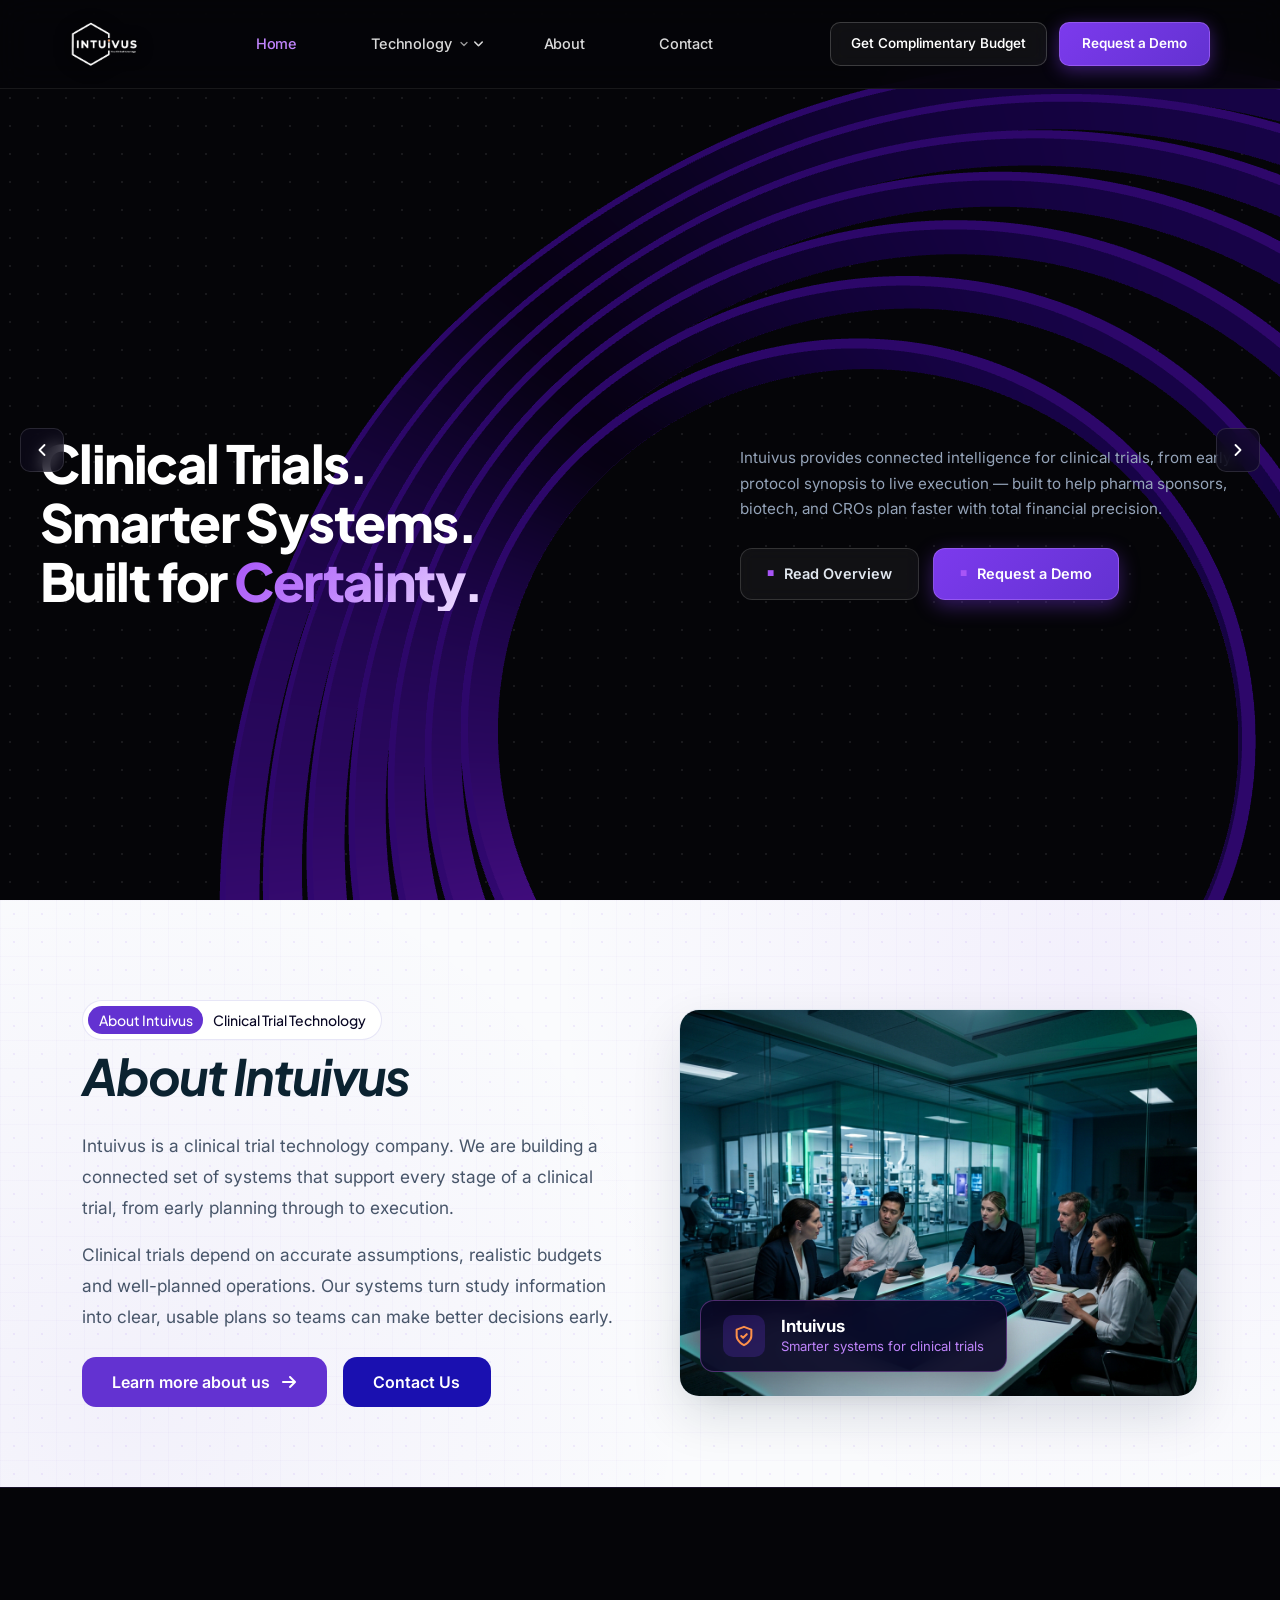
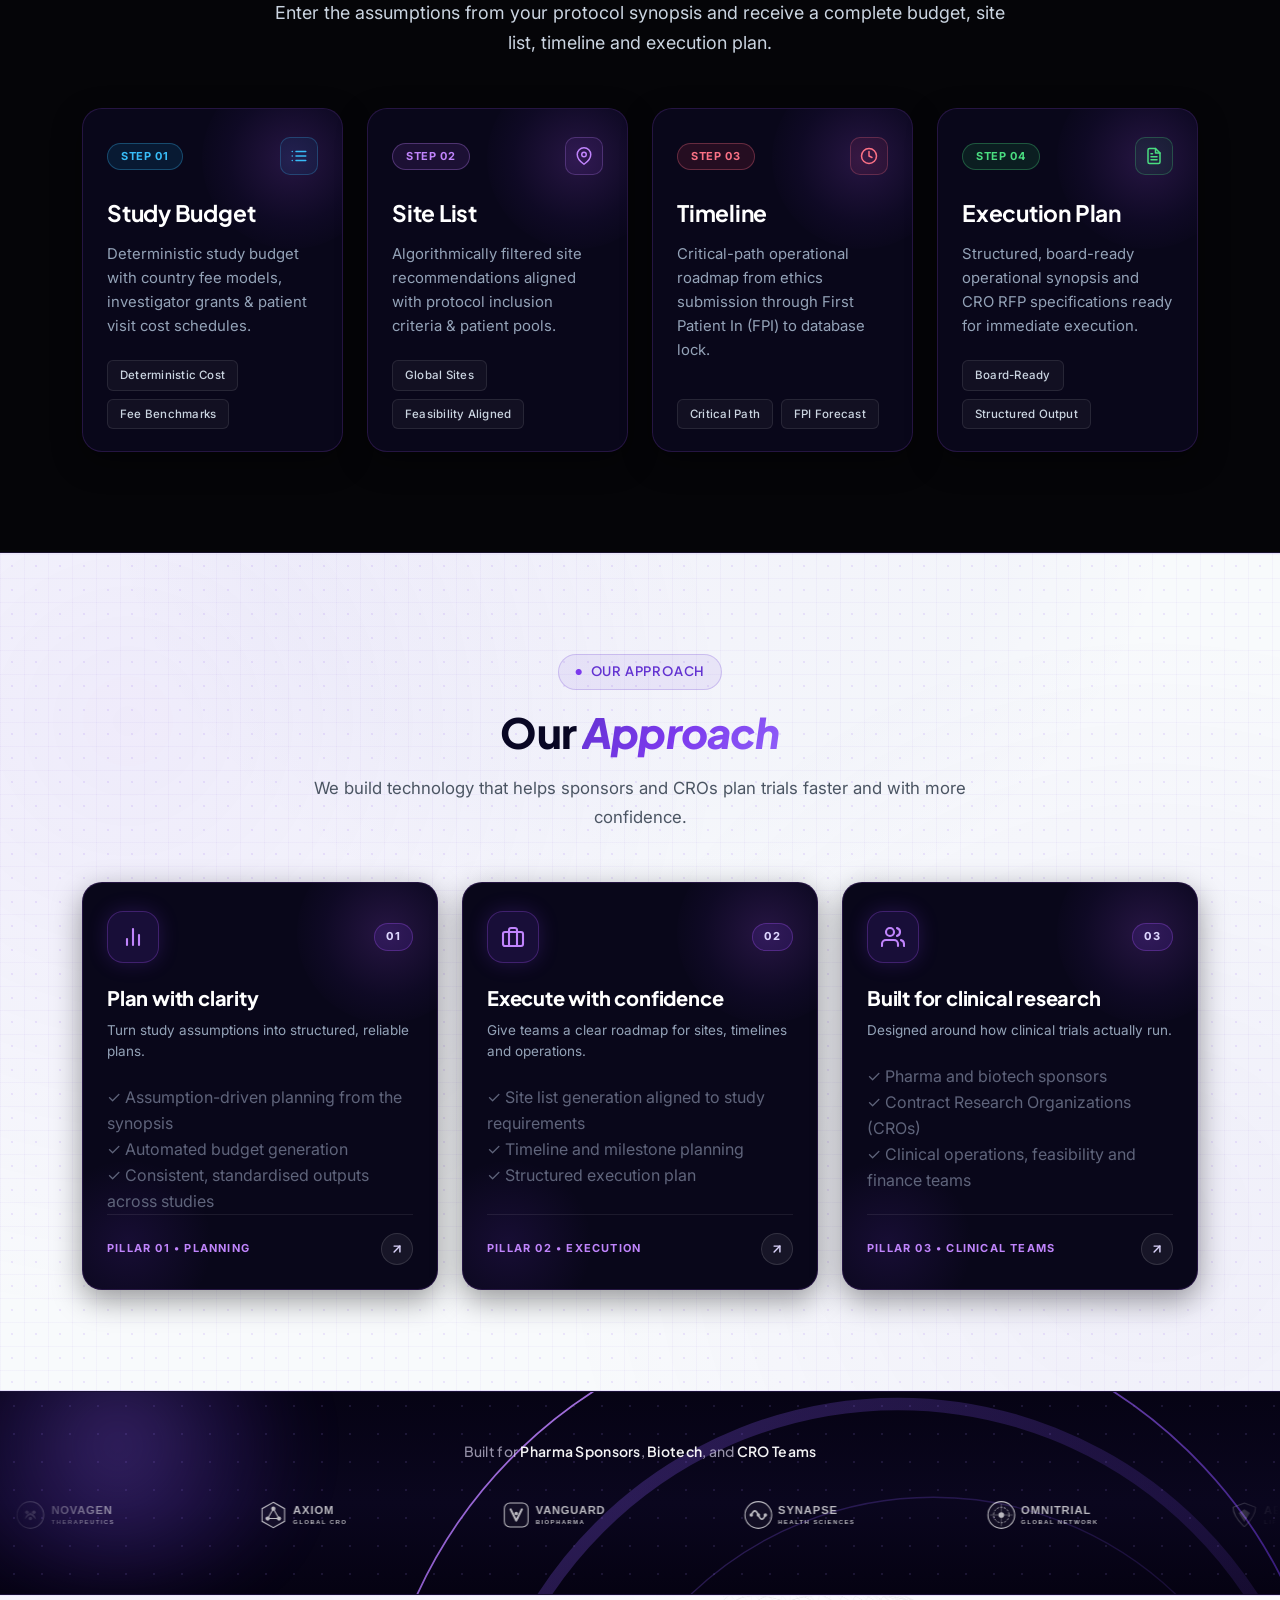
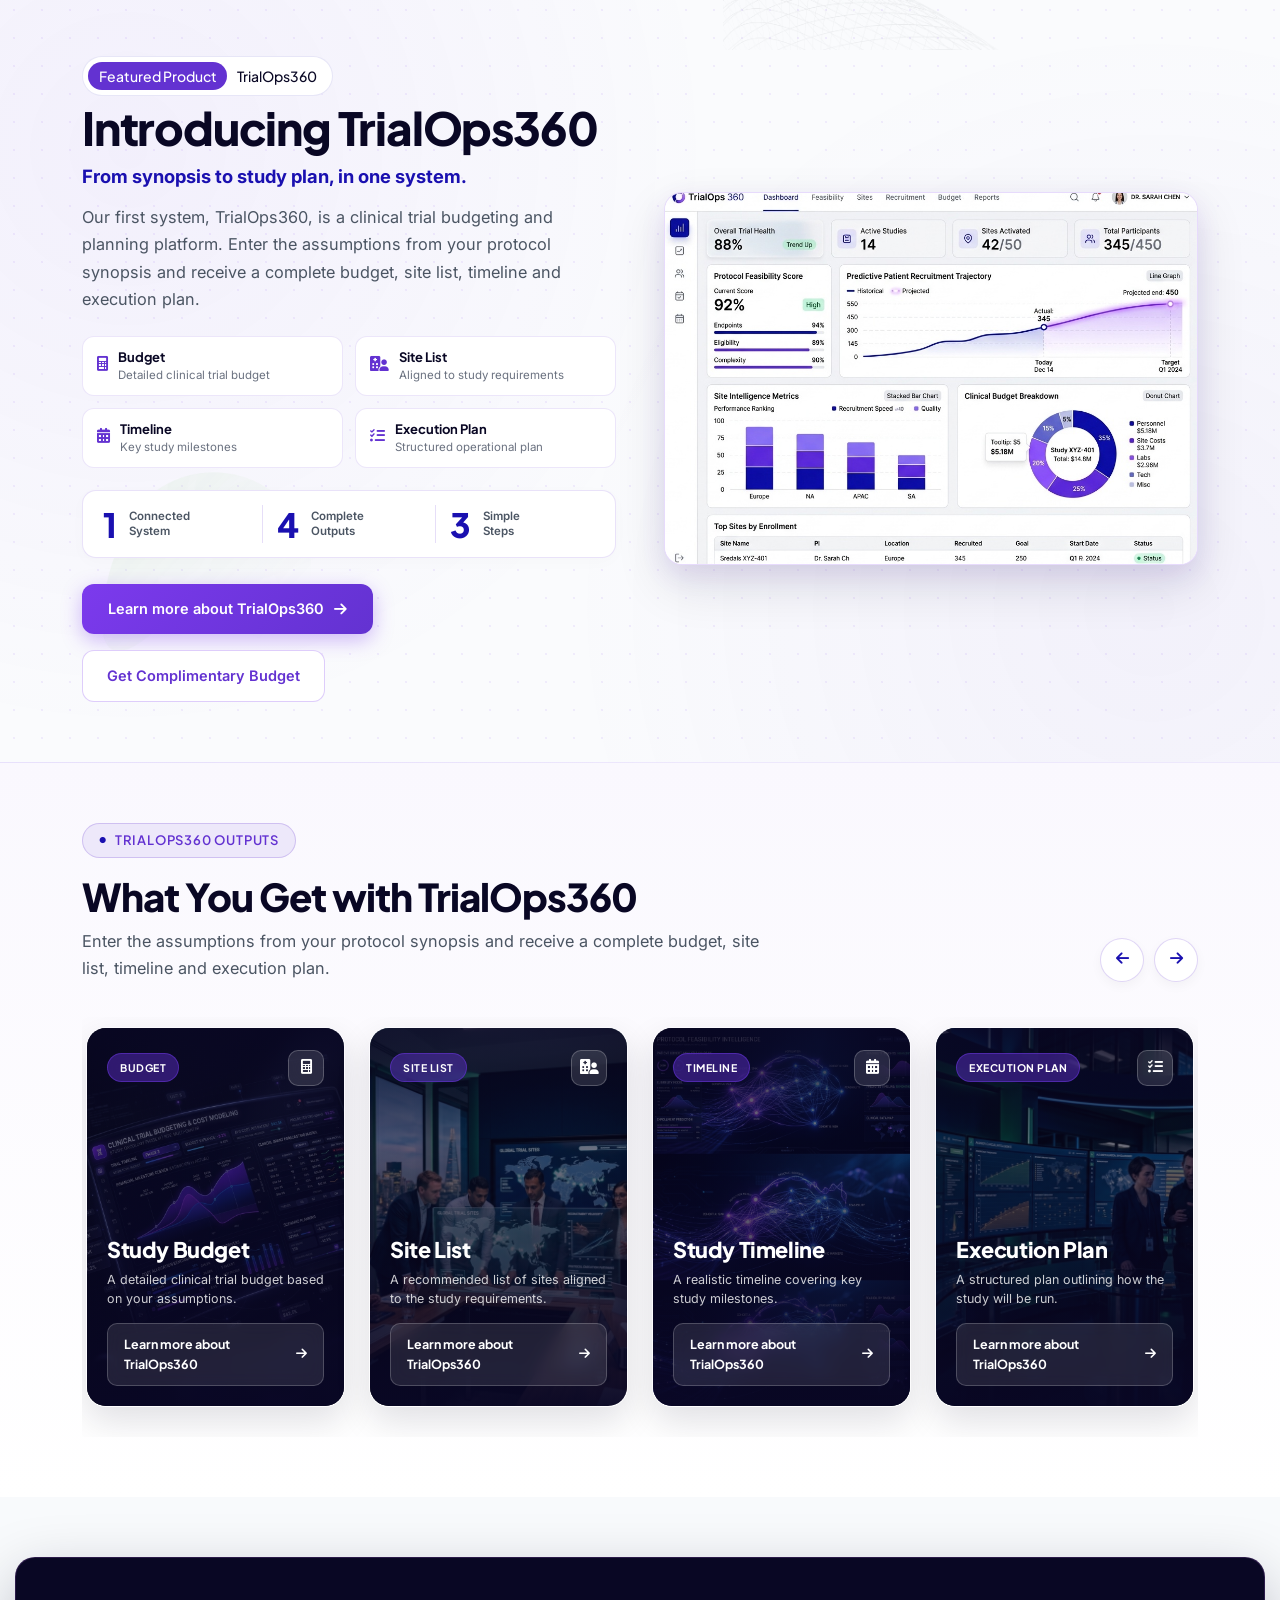
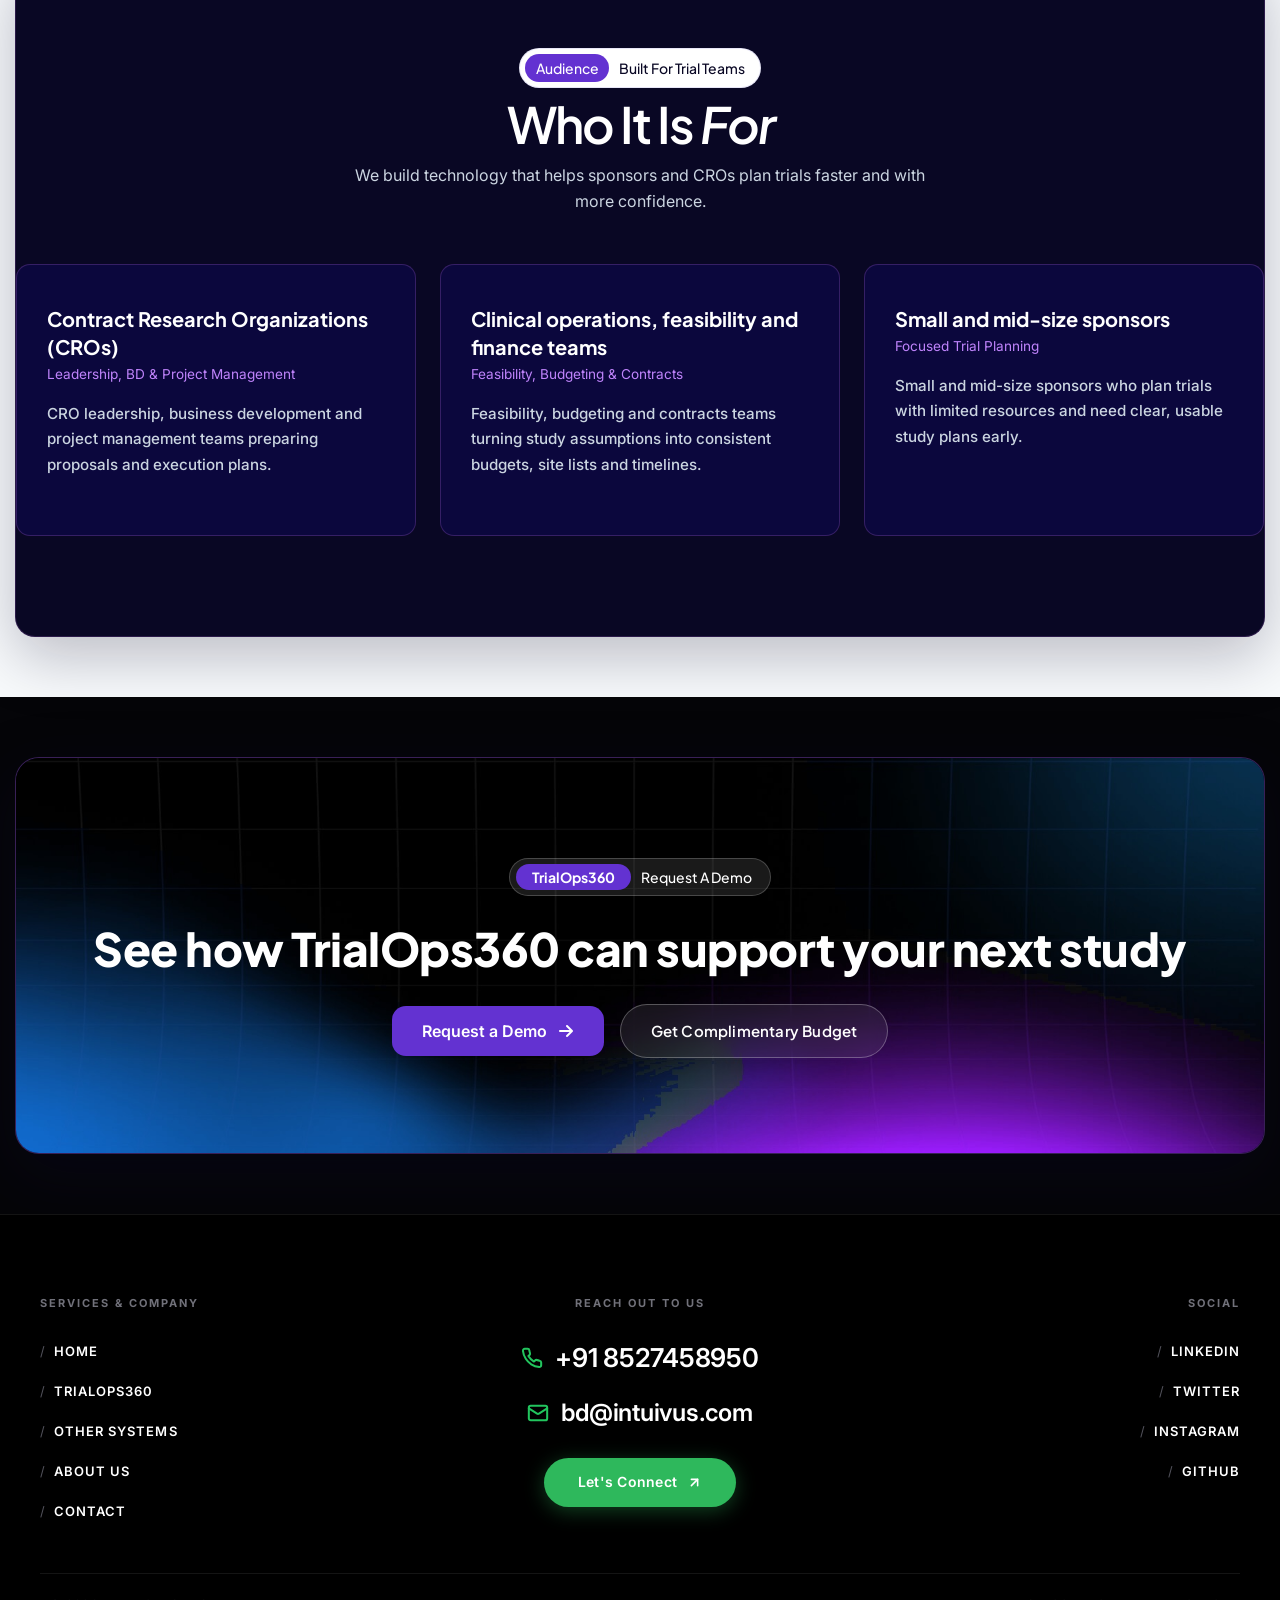
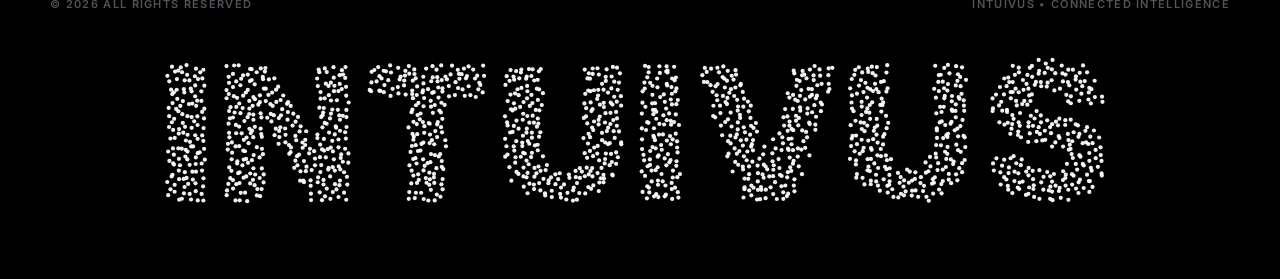
==== index.html @ eaa9f109 "Add WebTycoons style footer with interactive dot matrix INTUIVUS particle text effect" ====
<!DOCTYPE html>
<html lang="en" class="has-loader">
<head>
  <script>document.documentElement.classList.add("has-loader");</script>
  

<head>
  <meta charset="utf-8" />
  <title>Intuivus | Clinical Trial Technology Systems</title>
  <meta name="description" content="Smarter systems for clinical trials, from planning to execution. Intuivus builds clinical trial technology including TrialOps360, a clinical trial budgeting and planning system." />
  <meta name="keywords" content="clinical trial budgeting software, clinical trial planning system, clinical trial budget, site list, study timeline, TrialOps360" />

  <!-- Google Fonts: Inter & Plus Jakarta Sans (Enterprise Life Sciences Typography) -->
  <link rel="preconnect" href="https://fonts.googleapis.com">
  <link rel="preconnect" href="https://fonts.gstatic.com" crossorigin>
  <link
    href="https://fonts.googleapis.com/css2?family=Inter:ital,opsz,wght@0,14..32,100..900;1,14..32,100..900&family=Plus+Jakarta+Sans:ital,wght@0,200..800;1,200..800&display=swap"
    rel="stylesheet">

  <link href="css/bootstrap.min.css" rel="stylesheet">
  <link href="css/swiper.min.css" rel="stylesheet">
  <link href="css/style.css?v=8.5" rel="stylesheet">

  <link rel="shortcut icon" href="images/favicon.png?v=3" type="image/x-icon">
  <link rel="icon" href="images/favicon.png?v=3" type="image/png">

  <!-- Responsive -->
  <meta http-equiv="X-UA-Compatible" content="IE=edge">
  <meta name="viewport" content="width=device-width, initial-scale=1.0">
</head>

<body class="home-page-tlp">
  <div class="page-wrapper">

  <!-- Partner Clleancode Style Dynamic Preloader -->
  <div class="o-loader" data-loader role="status" aria-live="polite" aria-label="Loading">
    <div class="o-loader__stack" data-loader-stack aria-hidden="true">
      <img class="o-loader__shot" style="--shot-x: -16px; --shot-y: -12px; --shot-out-r: -12deg; --shot-r: -5deg; z-index: 1;" src="images/loader/loader-shot-1.webp" width="340" height="340" alt="" decoding="async">
      <img class="o-loader__shot" style="--shot-x: 14px; --shot-y: 9px; --shot-out-r: 9deg; --shot-r: 4deg; z-index: 2;" src="images/loader/loader-shot-2.webp" width="340" height="340" alt="" decoding="async">
      <img class="o-loader__shot" style="--shot-x: -6px; --shot-y: 14px; --shot-out-r: -6deg; --shot-r: -2.5deg; z-index: 3;" src="images/loader/loader-shot-3.webp" width="340" height="340" alt="" decoding="async">
      <img class="o-loader__shot" style="--shot-x: 18px; --shot-y: -8px; --shot-out-r: 14deg; --shot-r: 6deg; z-index: 4;" src="images/loader/loader-shot-4.webp" width="340" height="340" alt="" decoding="async">
      <img class="o-loader__shot" style="--shot-x: -20px; --shot-y: 4px; --shot-out-r: -15deg; --shot-r: -3.5deg; z-index: 5;" src="images/loader/loader-shot-5.webp" width="340" height="340" alt="" decoding="async">
      <img class="o-loader__shot" style="--shot-x: 8px; --shot-y: -16px; --shot-out-r: 7deg; --shot-r: 2deg; z-index: 6;" src="images/loader/loader-shot-6.webp" width="340" height="340" alt="" decoding="async">
      <img class="o-loader__shot" style="--shot-x: -10px; --shot-y: -6px; --shot-out-r: -9deg; --shot-r: 5deg; z-index: 7;" src="images/loader/loader-shot-7.webp" width="340" height="340" alt="" decoding="async">
      <img class="o-loader__shot" style="--shot-x: 16px; --shot-y: 12px; --shot-out-r: 11deg; --shot-r: -4.5deg; z-index: 8;" src="images/loader/loader-shot-8.webp" width="340" height="340" alt="" decoding="async">
    </div>

    <div class="o-loader__word" aria-hidden="true">
      <span class="o-loader__part">intui</span>
      <span class="o-loader__gap" data-loader-gap>
        <span class="o-loader__count"><span data-loader-count>0</span>%</span>
      </span>
      <span class="o-loader__part">vus.</span>
    </div>
  </div>

  <!-- Preloader start -->

<!-- Preloader end -->

    <!-- Shared Header Placeholder -->
    <div id="site-header"></div>

    <!-- The Lonely Pixel Style Hero Slider (Powered by Swiper.js) -->
        <!-- Hero Slider Section (Full-Width Background Image + Centered Typography & Actions) -->
        <!-- Hyperiux Vault Inspired Enterprise Hero Slider -->
    <section class="hyper-hero-section" id="hero-showcase">
      <!-- 3D Concentric Toroidal Metallic Ribbon & Authentic Eulerian Fluid Interactive Stage -->
      <div class="hyper-torus-stage" id="hyperTorusStage" aria-hidden="true">
        <canvas id="hyperDotsCanvas" class="hyper-dots-canvas" aria-hidden="true"></canvas>
        <canvas id="hyperRibbonCanvas" class="hyper-ribbon-canvas" aria-hidden="true"></canvas>
        <canvas id="hyperInkCanvas" class="hyper-ink-canvas" aria-hidden="true"></canvas>
        <div class="hyper-cursor-spotlight" id="hyperSpotlight" aria-hidden="true"></div>
        <div class="hyper-ring-cursor" id="hyperRingCursor" aria-hidden="true"></div>
      </div>

      <!-- Main Swiper Slider Container -->
      <div class="hyper-main-swiper swiper">
        <div class="swiper-wrapper">

          <!-- Slide 1: Clinical Trials. Smarter Systems. Built for Certainty. -->
          <div class="swiper-slide hyper-slide-item">
            <div class="hyper-slide-inner container">
              <div class="hyper-split-row">
                <!-- Left Column: Giant Display Title -->
                <div class="hyper-col-left">
                  <h1 class="hyper-title">
                    Clinical Trials.<br>
                    Smarter Systems.<br>
                    Built for <span class="hyper-accent">Certainty.</span>
                  </h1>
                </div>

                <!-- Right Column: Description & Action Buttons -->
                <div class="hyper-col-right">
                  <p class="hyper-desc">
                    Intuivus provides connected intelligence for clinical trials, from early protocol synopsis to live execution — built to help pharma sponsors, biotech, and CROs plan faster with total financial precision.
                  </p>
                  <div class="hyper-actions">
                    <a href="#about" class="hyper-btn hyper-btn-secondary">
                      <span class="btn-sq" aria-hidden="true">■</span>
                      <span>Read Overview</span>
                    </a>
                    <a href="contact.html?enquiry=demo" class="hyper-btn hyper-btn-primary">
                      <span class="btn-sq" aria-hidden="true">■</span>
                      <span>Request a Demo</span>
                    </a>
                  </div>
                </div>
              </div>
            </div>
          </div>

          <!-- Slide 2: Accurate Budgets. Deterministic Costs. Zero Surprises. -->
          <div class="swiper-slide hyper-slide-item">
            <div class="hyper-slide-inner container">
              <div class="hyper-split-row">
                <!-- Left Column: Giant Display Title -->
                <div class="hyper-col-left">
                  <h1 class="hyper-title">
                    Accurate Budgets.<br>
                    Deterministic Costs.<br>
                    Zero <span class="hyper-accent">Surprises.</span>
                  </h1>
                </div>

                <!-- Right Column: Description & Action Buttons -->
                <div class="hyper-col-right">
                  <p class="hyper-desc">
                    Automated financial modeling powered by real protocol assumptions. Deterministic cost benchmarks, country fee models, and predictable site payment curves.
                  </p>
                  <div class="hyper-actions">
                    <a href="contact.html?enquiry=pricing" class="hyper-btn hyper-btn-secondary">
                      <span class="btn-sq" aria-hidden="true">■</span>
                      <span>Cost Models</span>
                    </a>
                    <a href="contact.html?enquiry=budget" class="hyper-btn hyper-btn-primary">
                      <span class="btn-sq" aria-hidden="true">■</span>
                      <span>Get Instant Budget</span>
                    </a>
                  </div>
                </div>
              </div>
            </div>
          </div>

          <!-- Slide 3: Connected Operations. Milestone Clarity. Quietly Ahead. -->
          <div class="swiper-slide hyper-slide-item">
            <div class="hyper-slide-inner container">
              <div class="hyper-split-row">
                <!-- Left Column: Giant Display Title -->
                <div class="hyper-col-left">
                  <h1 class="hyper-title">
                    Connected Operations.<br>
                    Milestone Clarity.<br>
                    Quietly <span class="hyper-accent">Ahead.</span>
                  </h1>
                </div>

                <!-- Right Column: Description & Action Buttons -->
                <div class="hyper-col-right">
                  <p class="hyper-desc">
                    Align global site selection, critical path milestones, and clinical workflows into one cohesive execution plan — reducing timeline slippage with complete clarity.
                  </p>
                  <div class="hyper-actions">
                    <a href="#about" class="hyper-btn hyper-btn-secondary">
                      <span class="btn-sq" aria-hidden="true">■</span>
                      <span>Explore Platform</span>
                    </a>
                    <a href="contact.html?enquiry=demo" class="hyper-btn hyper-btn-primary">
                      <span class="btn-sq" aria-hidden="true">■</span>
                      <span>Schedule Walkthrough</span>
                    </a>
                  </div>
                </div>
              </div>
            </div>
          </div>

        </div>

        <!-- Sleek Glass Navigation Arrows -->
        <button type="button" class="hyper-nav-btn hyper-nav-prev" aria-label="Previous Slide">
          <svg width="20" height="20" viewBox="0 0 24 24" fill="none" stroke="currentColor" stroke-width="2.2" stroke-linecap="round" stroke-linejoin="round">
            <polyline points="15 18 9 12 15 6"></polyline>
          </svg>
        </button>
        <button type="button" class="hyper-nav-btn hyper-nav-next" aria-label="Next Slide">
          <svg width="20" height="20" viewBox="0 0 24 24" fill="none" stroke="currentColor" stroke-width="2.2" stroke-linecap="round" stroke-linejoin="round">
            <polyline points="9 18 15 12 9 6"></polyline>
          </svg>
        </button>

        <!-- Bottom Controls Bar -->
        <div class="hyper-bottom-bar">
          <div class="hyper-bottom-inner container">
            
            <div class="hyper-swiper-pagination"></div>
          </div>
        </div>
      </div>
    </section>
    <!-- End The Lonely Pixel Style Scrollytelling Hero Section -->

    <!-- Section 2: About Intuivus (short) -->
    <section class="about-section pt-100 pb-80" id="about" style="scroll-margin-top: 90px;">
      <div class="container">
        <div class="row align-items-center">
          <div class="col-xl-6 col-lg-6 about-reveal-wrap">
            <div class="sec-title mb-4">
              <span class="sub-title about-reveal-subtitle"><span>About Intuivus</span> Clinical Trial Technology</span>
              <h2 class="title about-reveal-title" style="color: #0B2230; font-weight: 700;">About Intuivus</h2>
            </div>
            <div class="text mb-4">
              <p class="mb-3 about-reveal-para" style="color: #475569; font-size: 1.08rem; line-height: 1.8;">
                Intuivus is a clinical trial technology company. We are building a connected set of systems that support every stage of a clinical trial, from early planning through to execution.
              </p>
              <p class="mb-3 about-reveal-para" style="color: #475569; font-size: 1.08rem; line-height: 1.8;">
                Clinical trials depend on accurate assumptions, realistic budgets and well-planned operations. Our systems turn study information into clear, usable plans so teams can make better decisions early.
              </p>
            </div>
            <div class="btn-box d-flex flex-wrap align-items-center gap-3 mt-4 about-reveal-btns">
              <a class="btn-style-one" href="about.html"><span class="btn-text">Learn more about us <i
                    class="fa fa-arrow-right ms-2"></i></span></a>
              <a class="btn-style-two" href="contact.html"><span class="btn-text">Contact Us</span></a>
            </div>
          </div>
          <div class="col-xl-6 col-lg-6 mt-5 mt-lg-0">
            <div class="about-image-wrapper position-relative ps-xl-4" data-aos="fade-left" data-aos-duration="1000">
              <div class="image-inner position-relative"
                style="border-radius: 20px; overflow: hidden; box-shadow: 0 20px 50px rgba(11, 34, 48, 0.12); border: 1px solid #e2e8f0;">
                <img src="images/resource/about-clinical-research.jpg" alt="Intuivus Clinical Research Team"
                  class="w-100 h-auto" style="display: block; object-fit: cover;">
              </div>
              <div class="experience-badge position-absolute"
                style="bottom: 25px; left: 45px; background: rgba(9, 7, 36, 0.92); backdrop-filter: blur(10px); border: 1px solid rgba(180, 99, 219, 0.4); border-radius: 14px; padding: 14px 22px; z-index: 2; box-shadow: 0 10px 30px rgba(0,0,0,0.35);">
                <div class="d-flex align-items-center gap-3">
                  <div
                    style="width: 42px; height: 42px; border-radius: 10px; background: rgba(99, 50, 209, 0.25); display: flex; align-items: center; justify-content: center; color: #FD904A; font-size: 1.25rem; flex-shrink: 0;">
                    <svg width="22" height="22" viewBox="0 0 24 24" fill="none" stroke="currentColor" stroke-width="2.2"
                      stroke-linecap="round" stroke-linejoin="round">
                      <path d="M12 22s8-4 8-10V5l-8-3-8 3v7c0 6 8 10 8 10z"></path>
                      <path d="m9 12 2 2 4-4"></path>
                    </svg>
                  </div>
                  <div>
                    <div style="color: #ffffff; font-weight: 700; font-size: 1.05rem; line-height: 1.2;">Intuivus</div>
                    <div style="color: #C084FC; font-size: 0.82rem;">Smarter systems for clinical trials</div>
                  </div>
                </div>
              </div>
            </div>
          </div>
        </div>
      </div>
    </section>
    <!-- End About Us Section -->

    <!-- Dark Obsidian 4-Card Section (TrialOps360 Outputs Overview) -->
    <!-- 4-Card Section: Protocol Synopsis to Live Execution (Exact Image 1 Spec) -->
    <section class="metrics-section synopsis-flow-section pt-100 pb-100" id="metrics">
      <div class="container">
        <div class="sec-title text-center mb-50" data-aos="fade-up">
          <p class="metrics-sub-desc mx-auto" style="max-width: 760px; color: #CBD5E1; font-size: 1.12rem; line-height: 1.7; font-weight: 400;">
            Enter the assumptions from your protocol synopsis and receive a complete budget, site list, timeline and execution plan.
          </p>
        </div>

        <div class="row g-4 justify-content-center">
          <!-- Card 1: Step 01 Study Budget -->
          <div class="col-xl-3 col-lg-6 col-md-6 col-12" data-aos="fade-up" data-aos-delay="100">
            <div class="hyper-ref-card">
              <div class="hyper-card-glow-bg" aria-hidden="true"></div>
              
              <div class="hyper-card-content">
                <div>
                  <div class="hyper-card-top-row">
                    <span class="hyper-step-pill pill-step-1">STEP 01</span>
                    <div class="hyper-step-icon icon-step-1" aria-hidden="true">
                      <svg width="18" height="18" viewBox="0 0 24 24" fill="none" stroke="currentColor" stroke-width="2" stroke-linecap="round" stroke-linejoin="round">
                        <line x1="8" y1="6" x2="21" y2="6"></line>
                        <line x1="8" y1="12" x2="21" y2="12"></line>
                        <line x1="8" y1="18" x2="21" y2="18"></line>
                        <line x1="3" y1="6" x2="3.01" y2="6"></line>
                        <line x1="3" y1="12" x2="3.01" y2="12"></line>
                        <line x1="3" y1="18" x2="3.01" y2="18"></line>
                      </svg>
                    </div>
                  </div>
                  <h3 class="hyper-step-title">Study Budget</h3>
                  <p class="hyper-step-desc">
                    Deterministic study budget with country fee models, investigator grants &amp; patient visit cost schedules.
                  </p>
                </div>

                <div class="hyper-step-tags">
                  <span class="hyper-tag">Deterministic Cost</span>
                  <span class="hyper-tag">Fee Benchmarks</span>
                </div>
              </div>
            </div>
          </div>

          <!-- Card 2: Step 02 Site List -->
          <div class="col-xl-3 col-lg-6 col-md-6 col-12" data-aos="fade-up" data-aos-delay="200">
            <div class="hyper-ref-card">
              <div class="hyper-card-glow-bg" aria-hidden="true"></div>
              
              <div class="hyper-card-content">
                <div>
                  <div class="hyper-card-top-row">
                    <span class="hyper-step-pill pill-step-2">STEP 02</span>
                    <div class="hyper-step-icon icon-step-2" aria-hidden="true">
                      <svg width="18" height="18" viewBox="0 0 24 24" fill="none" stroke="currentColor" stroke-width="2" stroke-linecap="round" stroke-linejoin="round">
                        <path d="M21 10c0 7-9 13-9 13s-9-6-9-13a9 9 0 0 1 18 0z"></path>
                        <circle cx="12" cy="10" r="3"></circle>
                      </svg>
                    </div>
                  </div>
                  <h3 class="hyper-step-title">Site List</h3>
                  <p class="hyper-step-desc">
                    Algorithmically filtered site recommendations aligned with protocol inclusion criteria &amp; patient pools.
                  </p>
                </div>

                <div class="hyper-step-tags">
                  <span class="hyper-tag">Global Sites</span>
                  <span class="hyper-tag">Feasibility Aligned</span>
                </div>
              </div>
            </div>
          </div>

          <!-- Card 3: Step 03 Timeline -->
          <div class="col-xl-3 col-lg-6 col-md-6 col-12" data-aos="fade-up" data-aos-delay="300">
            <div class="hyper-ref-card">
              <div class="hyper-card-glow-bg" aria-hidden="true"></div>
              
              <div class="hyper-card-content">
                <div>
                  <div class="hyper-card-top-row">
                    <span class="hyper-step-pill pill-step-3">STEP 03</span>
                    <div class="hyper-step-icon icon-step-3" aria-hidden="true">
                      <svg width="18" height="18" viewBox="0 0 24 24" fill="none" stroke="currentColor" stroke-width="2" stroke-linecap="round" stroke-linejoin="round">
                        <circle cx="12" cy="12" r="10"></circle>
                        <polyline points="12 6 12 12 16 14"></polyline>
                      </svg>
                    </div>
                  </div>
                  <h3 class="hyper-step-title">Timeline</h3>
                  <p class="hyper-step-desc">
                    Critical-path operational roadmap from ethics submission through First Patient In (FPI) to database lock.
                  </p>
                </div>

                <div class="hyper-step-tags">
                  <span class="hyper-tag">Critical Path</span>
                  <span class="hyper-tag">FPI Forecast</span>
                </div>
              </div>
            </div>
          </div>

          <!-- Card 4: Step 04 Execution Plan -->
          <div class="col-xl-3 col-lg-6 col-md-6 col-12" data-aos="fade-up" data-aos-delay="400">
            <div class="hyper-ref-card">
              <div class="hyper-card-glow-bg" aria-hidden="true"></div>
              
              <div class="hyper-card-content">
                <div>
                  <div class="hyper-card-top-row">
                    <span class="hyper-step-pill pill-step-4">STEP 04</span>
                    <div class="hyper-step-icon icon-step-4" aria-hidden="true">
                      <svg width="18" height="18" viewBox="0 0 24 24" fill="none" stroke="currentColor" stroke-width="2" stroke-linecap="round" stroke-linejoin="round">
                        <path d="M14 2H6a2 2 0 0 0-2 2v16a2 2 0 0 0 2 2h12a2 2 0 0 0 2-2V8z"></path>
                        <polyline points="14 2 14 8 20 8"></polyline>
                        <line x1="16" y1="13" x2="8" y2="13"></line>
                        <line x1="16" y1="17" x2="8" y2="17"></line>
                        <polyline points="10 9 9 9 8 9"></polyline>
                      </svg>
                    </div>
                  </div>
                  <h3 class="hyper-step-title">Execution Plan</h3>
                  <p class="hyper-step-desc">
                    Structured, board-ready operational synopsis and CRO RFP specifications ready for immediate execution.
                  </p>
                </div>

                <div class="hyper-step-tags">
                  <span class="hyper-tag">Board-Ready</span>
                  <span class="hyper-tag">Structured Output</span>
                </div>
              </div>
            </div>
          </div>
        </div>
      </div>
    </section>
    <!-- End Metrics Section -->

    <!-- Section 3: Our Approach (3-Pillar Minimalist Grid) -->
    <section class="why-us-section pt-100 pb-100" id="our-approach">
      <div class="container">
        <div class="sec-title text-center mb-55" data-aos="fade-up">
          <span class="metrics-pill-badge mb-3">
            <span class="badge-dot">●</span> Our Approach
          </span>
          <h2 class="title" style="font-size: 2.6rem; font-weight: 800; color: #090724 !important; line-height: 1.25; letter-spacing: -0.02em;">
            Our <span class="approach-gradient-text">Approach</span>
          </h2>
          <div class="text mx-auto mt-3" style="max-width: 680px; color: #4B5563 !important; font-size: 1.05rem; line-height: 1.75;">
            We build technology that helps sponsors and CROs plan trials faster and with more confidence.
          </div>
        </div>

        <div class="row g-4 justify-content-center">
          <!-- Card 1: Plan with clarity -->
          <div class="col-lg-4 col-md-6 col-12" data-aos="fade-up" data-aos-delay="100">
            <div class="hyper-ref-card">
              <div class="hyper-card-glow-bg" aria-hidden="true"></div>
              <div class="hyper-card-glow-bg-bottom" aria-hidden="true"></div>

              <div class="hyper-card-content">
                <div>
                  <div class="hyper-card-top-row">
                    <div class="hyper-card-icon-box" aria-hidden="true">
                      <svg width="24" height="24" viewBox="0 0 24 24" fill="none" stroke="currentColor" stroke-width="2.1" stroke-linecap="round" stroke-linejoin="round">
                        <line x1="18" y1="20" x2="18" y2="10"></line>
                        <line x1="12" y1="20" x2="12" y2="4"></line>
                        <line x1="6" y1="20" x2="6" y2="14"></line>
                      </svg>
                    </div>
                    <span class="hyper-card-badge-pill">01</span>
                  </div>
                  <h3 class="hyper-card-title">Plan with clarity</h3>
                  <p class="hyper-card-desc">
                    Turn study assumptions into structured, reliable plans.
                  </p>

                  <ul class="hyper-card-points">
                    <li class="hyper-card-point-item">
                      <span class="hyper-card-check">✓</span>
                      <span>Assumption-driven planning from the synopsis</span>
                    </li>
                    <li class="hyper-card-point-item">
                      <span class="hyper-card-check">✓</span>
                      <span>Automated budget generation</span>
                    </li>
                    <li class="hyper-card-point-item">
                      <span class="hyper-card-check">✓</span>
                      <span>Consistent, standardised outputs across studies</span>
                    </li>
                  </ul>
                </div>

                <div class="hyper-card-footer">
                  <span class="hyper-card-footer-label">PILLAR 01 &bull; PLANNING</span>
                  <div class="hyper-card-arrow-btn" aria-label="Explore Plan with clarity">
                    <svg width="14" height="14" viewBox="0 0 24 24" fill="none" stroke="currentColor" stroke-width="2.4" stroke-linecap="round" stroke-linejoin="round">
                      <line x1="7" y1="17" x2="17" y2="7"></line>
                      <polyline points="7 7 17 7 17 17"></polyline>
                    </svg>
                  </div>
                </div>
              </div>
            </div>
          </div>

          <!-- Card 2: Execute with confidence -->
          <div class="col-lg-4 col-md-6 col-12" data-aos="fade-up" data-aos-delay="200">
            <div class="hyper-ref-card">
              <div class="hyper-card-glow-bg" aria-hidden="true"></div>
              <div class="hyper-card-glow-bg-bottom" aria-hidden="true"></div>

              <div class="hyper-card-content">
                <div>
                  <div class="hyper-card-top-row">
                    <div class="hyper-card-icon-box" aria-hidden="true">
                      <svg width="24" height="24" viewBox="0 0 24 24" fill="none" stroke="currentColor" stroke-width="2.1" stroke-linecap="round" stroke-linejoin="round">
                        <rect x="2" y="7" width="20" height="14" rx="2" ry="2"></rect>
                        <path d="M16 21V5a2 2 0 0 0-2-2h-4a2 2 0 0 0-2 2v16"></path>
                      </svg>
                    </div>
                    <span class="hyper-card-badge-pill">02</span>
                  </div>
                  <h3 class="hyper-card-title">Execute with confidence</h3>
                  <p class="hyper-card-desc">
                    Give teams a clear roadmap for sites, timelines and operations.
                  </p>

                  <ul class="hyper-card-points">
                    <li class="hyper-card-point-item">
                      <span class="hyper-card-check">✓</span>
                      <span>Site list generation aligned to study requirements</span>
                    </li>
                    <li class="hyper-card-point-item">
                      <span class="hyper-card-check">✓</span>
                      <span>Timeline and milestone planning</span>
                    </li>
                    <li class="hyper-card-point-item">
                      <span class="hyper-card-check">✓</span>
                      <span>Structured execution plan</span>
                    </li>
                  </ul>
                </div>

                <div class="hyper-card-footer">
                  <span class="hyper-card-footer-label">PILLAR 02 &bull; EXECUTION</span>
                  <div class="hyper-card-arrow-btn" aria-label="Explore Execute with confidence">
                    <svg width="14" height="14" viewBox="0 0 24 24" fill="none" stroke="currentColor" stroke-width="2.4" stroke-linecap="round" stroke-linejoin="round">
                      <line x1="7" y1="17" x2="17" y2="7"></line>
                      <polyline points="7 7 17 7 17 17"></polyline>
                    </svg>
                  </div>
                </div>
              </div>
            </div>
          </div>

          <!-- Card 3: Built for clinical research -->
          <div class="col-lg-4 col-md-6 col-12" data-aos="fade-up" data-aos-delay="300">
            <div class="hyper-ref-card">
              <div class="hyper-card-glow-bg" aria-hidden="true"></div>
              <div class="hyper-card-glow-bg-bottom" aria-hidden="true"></div>

              <div class="hyper-card-content">
                <div>
                  <div class="hyper-card-top-row">
                    <div class="hyper-card-icon-box" aria-hidden="true">
                      <svg width="24" height="24" viewBox="0 0 24 24" fill="none" stroke="currentColor" stroke-width="2.1" stroke-linecap="round" stroke-linejoin="round">
                        <path d="M17 21v-2a4 4 0 0 0-4-4H5a4 4 0 0 0-4 4v2"></path>
                        <circle cx="9" cy="7" r="4"></circle>
                        <path d="M23 21v-2a4 4 0 0 0-3-3.87"></path>
                        <path d="M16 3.13a4 4 0 0 1 0 7.75"></path>
                      </svg>
                    </div>
                    <span class="hyper-card-badge-pill">03</span>
                  </div>
                  <h3 class="hyper-card-title">Built for clinical research</h3>
                  <p class="hyper-card-desc">
                    Designed around how clinical trials actually run.
                  </p>

                  <ul class="hyper-card-points">
                    <li class="hyper-card-point-item">
                      <span class="hyper-card-check">✓</span>
                      <span>Pharma and biotech sponsors</span>
                    </li>
                    <li class="hyper-card-point-item">
                      <span class="hyper-card-check">✓</span>
                      <span>Contract Research Organizations (CROs)</span>
                    </li>
                    <li class="hyper-card-point-item">
                      <span class="hyper-card-check">✓</span>
                      <span>Clinical operations, feasibility and finance teams</span>
                    </li>
                  </ul>
                </div>

                <div class="hyper-card-footer">
                  <span class="hyper-card-footer-label">PILLAR 03 &bull; CLINICAL TEAMS</span>
                  <div class="hyper-card-arrow-btn" aria-label="Explore Built for clinical research">
                    <svg width="14" height="14" viewBox="0 0 24 24" fill="none" stroke="currentColor" stroke-width="2.4" stroke-linecap="round" stroke-linejoin="round">
                      <line x1="7" y1="17" x2="17" y2="7"></line>
                      <polyline points="7 7 17 7 17 17"></polyline>
                    </svg>
                  </div>
                </div>
              </div>
            </div>
          </div>
        </div>
      </div>
    </section>
    <!-- End Our Approach Section -->

    <!-- Section 4: Featured Product, TrialOps360 (Original Command Canvas Layout) -->
    <!-- Clients Section (Dark Orbital Ticker Strip) -->
    <section class="clients-section clients-orbital-strip" aria-label="Built for clinical trial teams">
      <div class="clients-orbital-dots" aria-hidden="true"></div>
      <div class="clients-orbital-glow" aria-hidden="true"></div>
      <svg class="clients-orbital-arcs" viewBox="0 0 1440 240" preserveAspectRatio="xMidYMid slice" fill="none" aria-hidden="true">
        <defs>
          <linearGradient id="intuivus-arc-bright" x1="25%" y1="0%" x2="85%" y2="100%">
            <stop offset="0%" stop-color="#c084fc" stop-opacity="0.9" />
            <stop offset="50%" stop-color="#6332D1" stop-opacity="0.55" />
            <stop offset="100%" stop-color="#6332D1" stop-opacity="0.05" />
          </linearGradient>
          <linearGradient id="intuivus-arc-soft" x1="15%" y1="0%" x2="100%" y2="90%">
            <stop offset="0%" stop-color="#8b5cf6" stop-opacity="0.28" />
            <stop offset="100%" stop-color="#6332D1" stop-opacity="0.04" />
          </linearGradient>
        </defs>
        <circle cx="960" cy="460" r="540" stroke="url(#intuivus-arc-bright)" stroke-width="2" />
        <circle cx="1010" cy="495" r="475" stroke="url(#intuivus-arc-soft)" stroke-width="14" />
        <circle cx="1050" cy="520" r="395" stroke="url(#intuivus-arc-soft)" stroke-width="1.5" />
        <circle cx="1105" cy="555" r="310" stroke="url(#intuivus-arc-bright)" stroke-width="4" opacity="0.45" />
      </svg>

      <div class="container position-relative" style="z-index: 3;">
        <h3 class="client-title">
          Built for <span>Pharma Sponsors</span>, <span>Biotech</span>, and <span>CRO Teams</span>
        </h3>
      </div>

      <div class="clients-marquee-viewport">
        <div class="clients-marquee-track">
          <div class="clients-marquee-logo"><img src="images/resource/client-placeholder-1.svg" alt="Novagen Therapeutics"></div>
          <div class="clients-marquee-logo"><img src="images/resource/client-placeholder-2.svg" alt="Axiom Global CRO"></div>
          <div class="clients-marquee-logo"><img src="images/resource/client-placeholder-3.svg" alt="Vanguard Biopharma"></div>
          <div class="clients-marquee-logo"><img src="images/resource/client-placeholder-4.svg" alt="Synapse Health Sciences"></div>
          <div class="clients-marquee-logo"><img src="images/resource/client-placeholder-5.svg" alt="OmniTrial Global Network"></div>
          <div class="clients-marquee-logo"><img src="images/resource/client-placeholder-6.svg" alt="Aegis Life Sciences"></div>
          <!-- Duplicate track for seamless loop -->
          <div class="clients-marquee-logo" aria-hidden="true"><img src="images/resource/client-placeholder-1.svg" alt=""></div>
          <div class="clients-marquee-logo" aria-hidden="true"><img src="images/resource/client-placeholder-2.svg" alt=""></div>
          <div class="clients-marquee-logo" aria-hidden="true"><img src="images/resource/client-placeholder-3.svg" alt=""></div>
          <div class="clients-marquee-logo" aria-hidden="true"><img src="images/resource/client-placeholder-4.svg" alt=""></div>
          <div class="clients-marquee-logo" aria-hidden="true"><img src="images/resource/client-placeholder-5.svg" alt=""></div>
          <div class="clients-marquee-logo" aria-hidden="true"><img src="images/resource/client-placeholder-6.svg" alt=""></div>
        </div>
      </div>
    </section>
    <!-- End Clients Section -->



    <section class="trialops-canvas-section pt-60 pb-60" id="flagship-product">
      <div class="large-container">
        <div class="trialops-canvas-box">
          <div class="trialops-canvas-mesh bounce-x">
            <img src="images/icons/shape-40.png" alt="" loading="lazy">
          </div>
          <div class="trialops-canvas-shape2 bounce-y">
            <img src="images/icons/shape-41.png" alt="" loading="lazy">
          </div>

          <div class="container position-relative" style="z-index: 2;">
            <div class="row align-items-center g-5">
              <div class="col-xl-6 col-lg-6 col-12" data-aos="fade-right">
                <div class="sec-title light mb-0">
                  <div class="sub-title">
                    <span>Featured Product</span> TrialOps360
                  </div>

                  <h2 class="flagship-heading">Introducing TrialOps360</h2>

                  <span class="flagship-tagline">From synopsis to study plan, <span>in one system.</span></span>

                  <p class="flagship-description">
                    Our first system, TrialOps360, is a clinical trial budgeting and planning platform. Enter the assumptions from your protocol synopsis and receive a complete budget, site list, timeline and execution plan.
                  </p>

                  <!-- Simple 4-icon row: Budget, Site List, Timeline, Execution Plan -->
                  <div class="flagship-caps-grid">
                    <div class="flagship-cap-item">
                      <i class="fa-solid fa-calculator"></i>
                      <div>
                        <div class="flagship-cap-title">Budget</div>
                        <div class="flagship-cap-desc">Detailed clinical trial budget</div>
                      </div>
                    </div>
                    <div class="flagship-cap-item">
                      <i class="fa-solid fa-hospital-user"></i>
                      <div>
                        <div class="flagship-cap-title">Site List</div>
                        <div class="flagship-cap-desc">Aligned to study requirements</div>
                      </div>
                    </div>
                    <div class="flagship-cap-item">
                      <i class="fa-solid fa-calendar-days"></i>
                      <div>
                        <div class="flagship-cap-title">Timeline</div>
                        <div class="flagship-cap-desc">Key study milestones</div>
                      </div>
                    </div>
                    <div class="flagship-cap-item">
                      <i class="fa-solid fa-list-check"></i>
                      <div>
                        <div class="flagship-cap-title">Execution Plan</div>
                        <div class="flagship-cap-desc">Structured operational plan</div>
                      </div>
                    </div>
                  </div>

                  <!-- Metrics Band -->
                  <div class="flagship-metrics-band">
                    <div class="flagship-metric-pod">
                      <span class="num">1</span>
                      <span class="lbl">Connected<br>System</span>
                    </div>
                    <div class="flagship-metric-divider"></div>
                    <div class="flagship-metric-pod">
                      <span class="num">4</span>
                      <span class="lbl">Complete<br>Outputs</span>
                    </div>
                    <div class="flagship-metric-divider"></div>
                    <div class="flagship-metric-pod">
                      <span class="num">3</span>
                      <span class="lbl">Simple<br>Steps</span>
                    </div>
                  </div>

                  <!-- Action Buttons -->
                  <div class="trialops-btn-group d-flex flex-wrap align-items-center gap-3">
                    <a class="trialops-primary-btn" href="trialops360.html">
                      <span>Learn more about TrialOps360</span>
                      <i class="fa-solid fa-arrow-right"></i>
                    </a>
                    <a class="trialops-ghost-btn" href="contact.html?enquiry=budget">
                      <span>Get Complimentary Budget</span>
                    </a>
                  </div>
                </div>
              </div>

              <div class="col-xl-6 col-lg-6 col-12" data-aos="fade-left">
                <div class="trialops-canvas-visual-box">
                  <div class="image text-center">
                    <img src="images/resource/trialops-360-dashboard-full.jpg"
                      alt="TrialOps360 clinical trial budgeting and planning platform"
                      class="img-fluid trialops-img-frame" loading="lazy">
                  </div>
                </div>
              </div>
            </div>
          </div>
        </div>
      </div>
    </section>
    <!-- End TrialOps360 Canvas Section -->

    <!-- Section 5B: Modular Outputs Carousel (Original modular-card-visual Swiper Carousel) -->
    <section class="modular-products-section pt-60 pb-60" id="products">
      <div class="container">
        <div class="modular-section-header-wrap" data-aos="fade-up">
          <div class="row align-items-end">
            <div class="col-lg-8 col-md-8 col-12">
              <span class="metrics-pill-badge mb-3">
                <span class="badge-dot">●</span> TrialOps360 Outputs
              </span>
              <h2 class="title"
                style="font-size: 2.4rem; font-weight: 800; color: #090724; line-height: 1.2; letter-spacing: -1px; margin-bottom: 8px;">
                What You Get with TrialOps360
              </h2>
              <div class="text" style="color: #4B5563; font-size: 1.02rem; line-height: 1.65; max-width: 680px;">
                Enter the assumptions from your protocol synopsis and receive a complete budget, site list, timeline and execution plan.
              </div>
            </div>
            <div class="col-lg-4 col-md-4 col-12 text-md-end mt-3 mt-md-0">
              <div class="modular-carousel-controls">
                <button class="modular-nav-btn modular-prev-btn" aria-label="Previous Slide">
                  <i class="fa-solid fa-arrow-left"></i>
                </button>
                <button class="modular-nav-btn modular-next-btn" aria-label="Next Slide">
                  <i class="fa-solid fa-arrow-right"></i>
                </button>
              </div>
            </div>
          </div>
        </div>

        <div class="swiper-container modular-products-swiper">
          <div class="swiper-wrapper" id="modular-products-container">
            <!-- Slide 1: Study Budget -->
            <div class="swiper-slide">
              <div class="modular-card-visual">
                <div class="modular-card-bg" style="background-image: url('images/resource/product-bg-budget.jpg');"></div>
                <div class="modular-card-overlay"></div>
                <div class="modular-card-top">
                  <span class="modular-cat-glass-badge">Budget</span>
                  <div class="modular-card-glass-icon">
                    <i class="fa-solid fa-calculator"></i>
                  </div>
                </div>
                <div class="modular-card-content">
                  <h3 class="modular-card-title">
                    <a href="trialops360.html#what-you-get">Study Budget</a>
                  </h3>
                  <p class="modular-card-desc">A detailed clinical trial budget based on your assumptions.</p>
                  <div class="modular-card-action">
                    <a href="trialops360.html#what-you-get" class="modular-action-btn">
                      <span>Learn more about TrialOps360</span>
                      <i class="fa-solid fa-arrow-right"></i>
                    </a>
                  </div>
                </div>
              </div>
            </div>

            <!-- Slide 2: Site List -->
            <div class="swiper-slide">
              <div class="modular-card-visual">
                <div class="modular-card-bg" style="background-image: url('images/resource/product-bg-site.jpg');"></div>
                <div class="modular-card-overlay"></div>
                <div class="modular-card-top">
                  <span class="modular-cat-glass-badge">Site List</span>
                  <div class="modular-card-glass-icon">
                    <i class="fa-solid fa-hospital-user"></i>
                  </div>
                </div>
                <div class="modular-card-content">
                  <h3 class="modular-card-title">
                    <a href="trialops360.html#what-you-get">Site List</a>
                  </h3>
                  <p class="modular-card-desc">A recommended list of sites aligned to the study requirements.</p>
                  <div class="modular-card-action">
                    <a href="trialops360.html#what-you-get" class="modular-action-btn">
                      <span>Learn more about TrialOps360</span>
                      <i class="fa-solid fa-arrow-right"></i>
                    </a>
                  </div>
                </div>
              </div>
            </div>

            <!-- Slide 3: Study Timeline -->
            <div class="swiper-slide">
              <div class="modular-card-visual">
                <div class="modular-card-bg" style="background-image: url('images/resource/product-bg-feasibility.jpg');"></div>
                <div class="modular-card-overlay"></div>
                <div class="modular-card-top">
                  <span class="modular-cat-glass-badge">Timeline</span>
                  <div class="modular-card-glass-icon">
                    <i class="fa-solid fa-calendar-days"></i>
                  </div>
                </div>
                <div class="modular-card-content">
                  <h3 class="modular-card-title">
                    <a href="trialops360.html#what-you-get">Study Timeline</a>
                  </h3>
                  <p class="modular-card-desc">A realistic timeline covering key study milestones.</p>
                  <div class="modular-card-action">
                    <a href="trialops360.html#what-you-get" class="modular-action-btn">
                      <span>Learn more about TrialOps360</span>
                      <i class="fa-solid fa-arrow-right"></i>
                    </a>
                  </div>
                </div>
              </div>
            </div>

            <!-- Slide 4: Execution Plan -->
            <div class="swiper-slide">
              <div class="modular-card-visual">
                <div class="modular-card-bg" style="background-image: url('images/resource/product-bg-recruitment.jpg');"></div>
                <div class="modular-card-overlay"></div>
                <div class="modular-card-top">
                  <span class="modular-cat-glass-badge">Execution Plan</span>
                  <div class="modular-card-glass-icon">
                    <i class="fa-solid fa-list-check"></i>
                  </div>
                </div>
                <div class="modular-card-content">
                  <h3 class="modular-card-title">
                    <a href="trialops360.html#what-you-get">Execution Plan</a>
                  </h3>
                  <p class="modular-card-desc">A structured plan outlining how the study will be run.</p>
                  <div class="modular-card-action">
                    <a href="trialops360.html#what-you-get" class="modular-action-btn">
                      <span>Learn more about TrialOps360</span>
                      <i class="fa-solid fa-arrow-right"></i>
                    </a>
                  </div>
                </div>
              </div>
            </div>
          </div>
          <div class="swiper-pagination modular-swiper-pagination text-center mt-4"></div>
        </div>
      </div>
    </section>
    <!-- End Modular Section -->

    <!-- Section 6: Who It Is For (Original Dark Obsidian Card Slider Layout) -->
    <section class="testimonial-section pt-60 pb-60" id="who-it-is-for" style="background: #f8fafc;">
      <div class="large-container">
        <div class="outer-box pt-90 pb-80"
          style="background: #090724; border: 1px solid rgba(180, 99, 219, 0.2); border-radius: 20px; position: relative; overflow: hidden; box-shadow: 0 20px 60px rgba(9, 7, 36, 0.25);">
          <div class="sec-title text-center light mb-50">
            <span class="sub-title"><span>Audience</span> Built for Trial Teams</span>
            <div class="h2 title" style="color: #ffffff;">Who It Is <span>For</span></div>
            <div class="text mx-auto mt-2" style="max-width: 600px; color: #cbd5e1; font-size: 1rem;">
              We build technology that helps sponsors and CROs plan trials faster and with more confidence.
            </div>
          </div>

          <div class="swiper-outer">
            <div class="swiper testimonial-swiper-h1">
              <div class="swiper-wrapper">
                <!-- Card 1 -->
                <div class="swiper-slide">
                  <div class="testimonial-block">
                    <div class="inner-block"
                      style="background: rgba(26, 16, 176, 0.18); border: 1px solid rgba(180, 99, 219, 0.25); border-radius: 14px; padding: 40px 30px;">
                      <div class="author-box mb-3 d-flex align-items-center gap-3">
                        <div class="author-info">
                          <div class="h6 name" style="color: #ffffff; font-weight: 700; margin-bottom: 2px;">Pharma and biotech sponsors</div>
                          <div class="designation" style="color: #C084FC; font-size: 0.85rem;">Clinical Operations &amp; Development</div>
                        </div>
                      </div>
                      <div class="text mb-3" style="color: #cbd5e1; font-size: 0.95rem; line-height: 1.7;">
                        Clinical operations and clinical development heads at pharma and biotech companies planning studies from synopsis to execution.
                      </div>
                    </div>
                  </div>
                </div>

                <!-- Card 2 -->
                <div class="swiper-slide">
                  <div class="testimonial-block">
                    <div class="inner-block"
                      style="background: rgba(26, 16, 176, 0.18); border: 1px solid rgba(180, 99, 219, 0.25); border-radius: 14px; padding: 40px 30px;">
                      <div class="author-box mb-3 d-flex align-items-center gap-3">
                        <div class="author-info">
                          <div class="h6 name" style="color: #ffffff; font-weight: 700; margin-bottom: 2px;">Contract Research Organizations (CROs)</div>
                          <div class="designation" style="color: #C084FC; font-size: 0.85rem;">Leadership, BD &amp; Project Management</div>
                        </div>
                      </div>
                      <div class="text mb-3" style="color: #cbd5e1; font-size: 0.95rem; line-height: 1.7;">
                        CRO leadership, business development and project management teams preparing proposals and execution plans.
                      </div>
                    </div>
                  </div>
                </div>

                <!-- Card 3 -->
                <div class="swiper-slide">
                  <div class="testimonial-block">
                    <div class="inner-block"
                      style="background: rgba(26, 16, 176, 0.18); border: 1px solid rgba(180, 99, 219, 0.25); border-radius: 14px; padding: 40px 30px;">
                      <div class="author-box mb-3 d-flex align-items-center gap-3">
                        <div class="author-info">
                          <div class="h6 name" style="color: #ffffff; font-weight: 700; margin-bottom: 2px;">Clinical operations, feasibility and finance teams</div>
                          <div class="designation" style="color: #C084FC; font-size: 0.85rem;">Feasibility, Budgeting &amp; Contracts</div>
                        </div>
                      </div>
                      <div class="text mb-3" style="color: #cbd5e1; font-size: 0.95rem; line-height: 1.7;">
                        Feasibility, budgeting and contracts teams turning study assumptions into consistent budgets, site lists and timelines.
                      </div>
                    </div>
                  </div>
                </div>

                <!-- Card 4 -->
                <div class="swiper-slide">
                  <div class="testimonial-block">
                    <div class="inner-block"
                      style="background: rgba(26, 16, 176, 0.18); border: 1px solid rgba(180, 99, 219, 0.25); border-radius: 14px; padding: 40px 30px;">
                      <div class="author-box mb-3 d-flex align-items-center gap-3">
                        <div class="author-info">
                          <div class="h6 name" style="color: #ffffff; font-weight: 700; margin-bottom: 2px;">Small and mid-size sponsors</div>
                          <div class="designation" style="color: #C084FC; font-size: 0.85rem;">Focused Trial Planning</div>
                        </div>
                      </div>
                      <div class="text mb-3" style="color: #cbd5e1; font-size: 0.95rem; line-height: 1.7;">
                        Small and mid-size sponsors who plan trials with limited resources and need clear, usable study plans early.
                      </div>
                    </div>
                  </div>
                </div>
              </div>
            </div>
          </div>
        </div>
      </div>
    </section>
    <!-- End Audience Section -->

    <!-- Section 5: Closing Call to Action -->
    <section class="cta-section-layout1 pt-60 pb-60" id="cta">
      <div class="shape1 bounce-x"><img src="images/icons/shape-45.png" alt="" loading="lazy"></div>
      <div class="large-container">
        <div class="outer-box">
          <div class="bg-image bg"><img src="images/background/cta4-bg-intuivus.jpg" alt="" loading="lazy"></div>
          <div class="sec-title text-center light mb-0">
            <span class="sub-title"><span>TrialOps360</span> Request a Demo</span>
            <div class="h2 title">See how TrialOps360 can support your next study</div>
          </div>
          <div class="cta-action-wrap text-center mt-4 pt-1">
            <div class="d-flex flex-wrap align-items-center justify-content-center gap-3">
              <a href="contact.html?enquiry=demo" class="btn-style-one theme-btn">
                <span class="btn-text">Request a Demo <i class="fa fa-arrow-right ms-2"></i></span>
              </a>
              <a href="contact.html?enquiry=budget" class="cta-glass-btn">
                <span>Get Complimentary Budget</span>
              </a>
            </div>
          </div>
        </div>
      </div>
    </section>
    <!-- End Closing CTA Section -->

    <!-- Shared Footer Placeholder -->
    <div id="site-footer"></div>

  </div>
  <!-- End Page Wrapper -->

  <!-- Theme Scripts -->
  <script src="js/jquery.js"></script>
  <script src="js/popper.min.js"></script>
  <script src="js/bootstrap.min.js"></script>
  <script src="js/jquery.fancybox.js"></script>
  <script src="js/jquery-ui.js"></script>
  <script src="js/wow.js"></script>
  <script src="js/select2.min.js"></script>
  <script src="js/appear.js"></script>
  <script src="js/knob.js"></script>
  <script src="js/three.min.js"></script>
  <script src="js/swiper.min.js"></script>
  <script src="js/aos.js"></script>
  <script src="js/gsap.min.js"></script>
  <script src="js/nice-select.min.js"></script>
  <script src="js/ScrollTrigger.min.js"></script>
  <script src="js/splitType.js"></script>
  <script src="js/gsap-scroll-smoother.js"></script>
  <script src="js/gsap-scroll-to-plugin.js"></script>
  <script src="js/SplitText.min.js"></script>
  <script src="js/custom-gsap.js"></script>
  <script src="js/script.js?v=7.1"></script>

  <!-- Shared Partials & Dynamic Nav Loader -->
  <script src="js/footer-particles.js?v=1.0"></script>
<script src="js/include-partials.js?v=9.0"></script>

  <!-- Swiper & Card Equal Heights Initializer -->
  <script>
    let modularSwiperInstance = null;

    function initModularSwiper() {
      if (typeof Swiper === 'undefined') return;
      if (modularSwiperInstance) {
        modularSwiperInstance.update();
        return;
      }
      modularSwiperInstance = new Swiper('.modular-products-swiper', {
        slidesPerView: 1,
        spaceBetween: 20,
        grabCursor: true,
        loop: false,
        autoplay: {
          delay: 4500,
          disableOnInteraction: false,
          pauseOnMouseEnter: true
        },
        navigation: {
          nextEl: '.modular-next-btn',
          prevEl: '.modular-prev-btn'
        },
        pagination: {
          el: '.modular-swiper-pagination',
          clickable: true
        },
        breakpoints: {
          576: {
            slidesPerView: 2,
            spaceBetween: 20
          },
          992: {
            slidesPerView: 3,
            spaceBetween: 22
          },
          1200: {
            slidesPerView: 4,
            spaceBetween: 24
          }
        }
      });
    }

    function initTestimonialEqualHeights() {
      const swiperContainer = document.querySelector('.testimonial-swiper-h1');
      if (!swiperContainer) return;

      function syncTestimonialHeights() {
        const innerBlocks = swiperContainer.querySelectorAll('.testimonial-block .inner-block');
        if (!innerBlocks.length) return;

        innerBlocks.forEach(function (block) {
          block.style.minHeight = '';
        });

        let maxCardHeight = 0;
        innerBlocks.forEach(function (block) {
          const h = block.offsetHeight;
          if (h > maxCardHeight) {
            maxCardHeight = h;
          }
        });

        if (maxCardHeight > 0) {
          innerBlocks.forEach(function (block) {
            block.style.minHeight = maxCardHeight + 'px';
          });
        }
      }

      syncTestimonialHeights();
      setTimeout(syncTestimonialHeights, 200);
      setTimeout(syncTestimonialHeights, 600);
      setTimeout(syncTestimonialHeights, 1200);

      let resizeTimer = null;
      window.addEventListener('resize', function () {
        clearTimeout(resizeTimer);
        resizeTimer = setTimeout(syncTestimonialHeights, 50);
      });

      if (document.fonts && document.fonts.ready) {
        document.fonts.ready.then(syncTestimonialHeights);
      }

      if (window.ResizeObserver) {
        const ro = new ResizeObserver(function () {
          syncTestimonialHeights();
        });
        ro.observe(swiperContainer);
      }
    }

    document.addEventListener('DOMContentLoaded', function () {
      initModularSwiper();
      initTestimonialEqualHeights();
    });
  </script>

  <!-- The Lonely Pixel Style Scrollytelling Script -->
    <!-- Partner Clleancode Style Dynamic Preloader Script -->
  <script>
  (function initClleanLoader() {
    var loader = document.querySelector('[data-loader]');
    if (!loader) return;

    var docEl = document.documentElement;
    var gap = loader.querySelector('[data-loader-gap]');
    var countEl = loader.querySelector('[data-loader-count]');
    var stack = loader.querySelector('[data-loader-stack]');
    var shots = stack ? Array.from(stack.querySelectorAll('.o-loader__shot')) : [];

    function completeLoader() {
      docEl.classList.remove('has-loader', 'is-ready', 'is-filling', 'is-loaded');
      if (loader && loader.parentNode) {
        loader.parentNode.removeChild(loader);
      }
      document.dispatchEvent(new CustomEvent('loader:complete'));
      if (window.ScrollTrigger) ScrollTrigger.refresh();
      if (window.heroSwiperInstance) {
        window.heroSwiperInstance.update();
      }
      window.dispatchEvent(new Event("resize"));
    }

    function easeOutCubic(t) {
      return 1 - Math.pow(1 - t, 3);
    }

    var currentVal = 0;
    var isWindowLoaded = false;
    var isCompleted = false;
    var startTime = performance.now();

    function setProgress(val) {
      currentVal = val;
      if (countEl) countEl.textContent = String(Math.round(val));
      if (gap) {
        var maxGap = Math.max(96, Math.min(0.32 * window.innerWidth, 380));
        gap.style.setProperty('--loader-gap', (val / 100 * maxGap) + 'px');
      }
    }

    var isFinishing = false;
    function finishLoader() {
      if (isFinishing || isCompleted) return;
      isFinishing = true;

      var startVal = currentVal;
      var finishStartTime = performance.now();

      function stepFinish(time) {
        if (isCompleted) return;
        var p = Math.min(1, (time - finishStartTime) / 360);
        setProgress(startVal + (100 - startVal) * easeOutCubic(p));

        if (p < 1) {
          requestAnimationFrame(stepFinish);
        } else {
          if (isCompleted) return;
          isCompleted = true;

          var r = gap.getBoundingClientRect();
          var scaleX = (window.innerWidth / Math.max(r.width, 1)) * 1.06;
          var scaleY = (window.innerHeight / Math.max(r.height, 1)) * 1.06;

          docEl.classList.add('is-filling');
          setTimeout(function() {
            gap.style.transform = 'scale(' + scaleX + ', ' + scaleY + ')';
            setTimeout(function() {
              docEl.classList.add('is-loaded');
              setTimeout(completeLoader, 550);
            }, 380);
          }, 140);
        }
      }
      requestAnimationFrame(stepFinish);
    }

    function stepProgress(time) {
      if (isCompleted || isFinishing) return;
      var p = Math.min(1, (time - startTime) / 850);
      setProgress(Math.max(currentVal, 94 * easeOutCubic(p)));

      if (p >= 1 && isWindowLoaded) {
        finishLoader();
      } else {
        requestAnimationFrame(stepProgress);
      }
    }

    function onWindowLoaded() {
      isWindowLoaded = true;
    }

    setProgress(0);

    function startWordPhase() {
      requestAnimationFrame(function() {
        requestAnimationFrame(function() {
          docEl.classList.add('is-ready');
        });
      });
      setTimeout(function() {
        startTime = performance.now();
        requestAnimationFrame(stepProgress);
      }, 260);
    }

    // Phase 1: Stack Animation (images deal in staggered, then fly up out)
    if (shots.length) {
      shots.forEach(function(shot, idx) {
        shot.style.zIndex = String(idx + 1);
        setTimeout(function() {
          shot.classList.add('is-in');
        }, 110 * idx);
      });

      var totalInTime = 110 * (shots.length - 1) + 160;
      setTimeout(function() {
        shots.slice().reverse().forEach(function(shot, idx) {
          setTimeout(function() {
            shot.classList.add('is-out');
          }, 40 * idx);
        });

        var totalOutTime = 40 * (shots.length - 1);
        setTimeout(startWordPhase, totalOutTime + 450);
      }, totalInTime);
    } else {
      startWordPhase();
    }

    if (document.readyState === 'complete') {
      onWindowLoaded();
    } else {
      window.addEventListener('load', onWindowLoaded, { once: true });
    }

    // Safety timeout: never hang more than 5s
    setTimeout(function() {
      onWindowLoaded();
      finishLoader();
    }, 5000);
  })();
  </script>

  <!-- 3D Concentric Toroidal Metallic Ribbon & Authentic Eulerian Fluid Interactive Stage -->
  <script>
(function () {
    'use strict';

    function initHyperInteractiveStage() {
      var hero = document.getElementById('hero-showcase');
      var stage = document.getElementById('hyperTorusStage');
      var ribbonCanvas = document.getElementById('hyperRibbonCanvas');
      var dotsCanvas = document.getElementById('hyperDotsCanvas');
      var inkCanvas = document.getElementById('hyperInkCanvas');
      var spotlight = document.getElementById('hyperSpotlight');
      var ring = document.getElementById('hyperRingCursor');

      if (!stage || !ribbonCanvas || !dotsCanvas || !inkCanvas || typeof THREE === 'undefined') return;

      var width = hero ? hero.clientWidth : window.innerWidth;
      var height = hero ? hero.clientHeight : window.innerHeight;
      var dpr = Math.min(window.devicePixelRatio || 1, 2);

      // ==========================================
      // 1. EULERIAN FLUID INK & DOT GRID ENGINE
      // ==========================================
      var cell = 18;
      var iterations = 10;
      var dyeDecay = 0.984;
      var velocityDamping = 0.988;
      var dotSpacing = 28;
      var dotColor = 'rgba(255, 255, 255, 0.16)';
      var dotHotColor = [224, 185, 255]; // Luminous Lilac
      var pointerForce = 0.52;
      var pointerInk = 0.040;

      var nCtx = inkCanvas.getContext('2d');
      var oCtx = dotsCanvas.getContext('2d');

      var iWidth, iHeight, uGrid, vGrid, prevU, prevV, dens, prevDens, pGrid, divGrid;
      var imgData, dotBuf;
      var ptr = { x: -1, y: -1, px: -1, py: -1 };

      function fIdx(x, y) {
        var cx = x < 0 ? 0 : x >= iWidth ? iWidth - 1 : x;
        var cy = y < 0 ? 0 : y >= iHeight ? iHeight - 1 : y;
        return cy * iWidth + cx;
      }

      function fSample(arr, x, y) {
        var fx = Math.floor(x), fy = Math.floor(y);
        var s = x - fx, t = y - fy;
        return (arr[fIdx(fx, fy)] * (1 - s) + arr[fIdx(fx + 1, fy)] * s) * (1 - t) +
               (arr[fIdx(fx, fy + 1)] * (1 - s) + arr[fIdx(fx + 1, fy + 1)] * s) * t;
      }

      function injectFluid(x, y, vx, vy, radius, amount) {
        var gx = x / cell + 1;
        var gy = y / cell + 1;
        var rad = Math.ceil(1.6 * radius);
        for (var j = Math.floor(gy - rad); j <= gy + rad; j++) {
          for (var i = Math.floor(gx - rad); i <= gx + rad; i++) {
            if (i < 1 || j < 1 || i >= iWidth - 1 || j >= iHeight - 1) continue;
            var dx = i - gx, dy = j - gy;
            var w = Math.exp(-(dx * dx + dy * dy) / (radius * radius));
            var id = j * iWidth + i;
            uGrid[id] += vx * w;
            vGrid[id] += vy * w;
            dens[id] = Math.min(2.0, dens[id] + amount * w);
          }
        }
      }

      function resizeFluid() {
        iWidth = Math.ceil(width / cell) + 2;
        iHeight = Math.ceil(height / cell) + 2;
        var totalCells = iWidth * iHeight;

        uGrid = new Float32Array(totalCells);
        vGrid = new Float32Array(totalCells);
        prevU = new Float32Array(totalCells);
        prevV = new Float32Array(totalCells);
        dens = new Float32Array(totalCells);
        prevDens = new Float32Array(totalCells);
        pGrid = new Float32Array(totalCells);
        divGrid = new Float32Array(totalCells);

        inkCanvas.width = iWidth;
        inkCanvas.height = iHeight;
        imgData = nCtx.createImageData(iWidth, iHeight);

        var maxDots = Math.ceil(width / dotSpacing + 1) * Math.ceil(height / dotSpacing + 1);
        dotBuf = new Float32Array(maxDots * 4);

        dotsCanvas.width = width * dpr;
        dotsCanvas.height = height * dpr;
      }

      function stepFluid() {
        if (ptr.px >= 0 && ptr.x >= 0) {
          var dx = ptr.x - ptr.px;
          var dy = ptr.y - ptr.py;
          var speed = Math.sqrt(dx * dx + dy * dy);
          if (speed > 0.2) {
            injectFluid(ptr.x, ptr.y, (dx / cell) * pointerForce, (dy / cell) * pointerForce, 2.5, Math.min(0.85, speed * pointerInk));
          }
        }
        ptr.px = ptr.x;
        ptr.py = ptr.y;

        prevU.set(uGrid);
        prevV.set(vGrid);
        prevDens.set(dens);

        for (var j = 1; j < iHeight - 1; j++) {
          for (var i = 1; i < iWidth - 1; i++) {
            var cIdx = j * iWidth + i;
            var srcX = i - prevU[cIdx];
            var srcY = j - prevV[cIdx];
            uGrid[cIdx] = fSample(prevU, srcX, srcY);
            vGrid[cIdx] = fSample(prevV, srcX, srcY);
            dens[cIdx] = fSample(prevDens, srcX, srcY) * dyeDecay;
          }
        }

        for (var j = 1; j < iHeight - 1; j++) {
          for (var i = 1; i < iWidth - 1; i++) {
            var cIdx = j * iWidth + i;
            divGrid[cIdx] = -0.5 * (uGrid[cIdx + 1] - uGrid[cIdx - 1] + vGrid[cIdx + iWidth] - vGrid[cIdx - iWidth]);
            pGrid[cIdx] = 0;
          }
        }

        for (var it = 0; it < iterations; it++) {
          for (var j = 1; j < iHeight - 1; j++) {
            for (var i = 1; i < iWidth - 1; i++) {
              var cIdx = j * iWidth + i;
              pGrid[cIdx] = (divGrid[cIdx] + pGrid[cIdx - 1] + pGrid[cIdx + 1] + pGrid[cIdx - iWidth] + pGrid[cIdx + iWidth]) * 0.25;
            }
          }
        }

        for (var j = 1; j < iHeight - 1; j++) {
          for (var i = 1; i < iWidth - 1; i++) {
            var cIdx = j * iWidth + i;
            uGrid[cIdx] = (uGrid[cIdx] - 0.5 * (pGrid[cIdx + 1] - pGrid[cIdx - 1])) * velocityDamping;
            vGrid[cIdx] = (vGrid[cIdx] - 0.5 * (pGrid[cIdx + iWidth] - pGrid[cIdx - iWidth])) * velocityDamping;
          }
        }

        // Render ink canvas with Intuivus Royal Violet / Electric Amethyst ramp
        var data = imgData.data;
        for (var e = 0; e < iWidth * iHeight; e++) {
          var d = Math.min(1.0, dens[e]);
          var r, gVal, b;
          if (d < 0.45) {
            var f = d / 0.45;
            r = 138 + 42 * f;
            gVal = 58 + 42 * f;
            b = 245 + 10 * f;
          } else {
            var f = (d - 0.45) / 0.55;
            r = 180 + 75 * f;
            gVal = 100 + 130 * f;
            b = 255;
          }
          var pIdx = e * 4;
          data[pIdx] = r;
          data[pIdx + 1] = gVal;
          data[pIdx + 2] = b;
          data[pIdx + 3] = Math.min(255, Math.pow(d, 0.78) * 255 * 1.25);
        }
        nCtx.putImageData(imgData, 0, 0);

        // Render dot grid
        oCtx.setTransform(dpr, 0, 0, dpr, 0, 0);
        oCtx.clearRect(0, 0, width, height);

        var spacing = dotSpacing;
        var offsetX = (width % spacing) / 2;
        var hotCount = 0;

        oCtx.beginPath();
        for (var y = spacing / 2; y < height; y += spacing) {
          for (var x = offsetX; x < width; x += spacing) {
            var gx = x / cell + 1;
            var gy = y / cell + 1;
            var uVel = fSample(uGrid, gx, gy);
            var vVel = fSample(vGrid, gx, gy);
            var dVal = fSample(dens, gx, gy);

            var size = 1.4 + 2.0 * Math.min(1.0, dVal);
            var px = x + uVel * cell * 0.85 - size / 2;
            var py = y + vVel * cell * 0.85 - size / 2;

            if (dVal > 0.05) {
              dotBuf[hotCount++] = px;
              dotBuf[hotCount++] = py;
              dotBuf[hotCount++] = size;
              dotBuf[hotCount++] = dVal;
            } else {
              oCtx.rect(px, py, size, size);
            }
          }
        }
        oCtx.fillStyle = dotColor;
        oCtx.fill();

        for (var h = 0; h < hotCount; h += 4) {
          var glowAlpha = Math.min(0.98, 0.30 + 0.70 * dotBuf[h + 3]);
          oCtx.fillStyle = 'rgba(' + dotHotColor[0] + ',' + dotHotColor[1] + ',' + dotHotColor[2] + ',' + glowAlpha + ')';
          oCtx.fillRect(dotBuf[h], dotBuf[h + 1], dotBuf[h + 2], dotBuf[h + 2]);
        }
      }

      // ==========================================
      // 2. THREE.JS 3D CONCENTRIC RIBBON SCENE
      // ==========================================
      var scene = new THREE.Scene();
      var camera = new THREE.PerspectiveCamera(42, width / height, 0.1, 100);
      camera.position.set(0, 0, 19.5);

      var renderer = new THREE.WebGLRenderer({
        canvas: ribbonCanvas,
        alpha: true,
        antialias: true,
        powerPreference: 'high-performance'
      });
      renderer.setPixelRatio(dpr);
      renderer.setSize(width, height);
      renderer.toneMapping = THREE.ACESFilmicToneMapping;
      renderer.toneMappingExposure = 1.25;

      var ambientLight = new THREE.AmbientLight(0xffffff, 0.95);
      scene.add(ambientLight);

      var dirLight1 = new THREE.DirectionalLight(0xD8B4FE, 3.4);
      dirLight1.position.set(6, 9, 8);
      scene.add(dirLight1);

      var dirLight2 = new THREE.DirectionalLight(0xA855F7, 2.2);
      dirLight2.position.set(-8, -4, 4);
      scene.add(dirLight2);

      var rimLight = new THREE.DirectionalLight(0xEDE9FE, 2.0);
      rimLight.position.set(0, 12, -4);
      scene.add(rimLight);

      var group = new THREE.Group();
      scene.add(group);

      // Hyperiux Authentic 3D Ribbon Pose: starts from right top and gracefully arches over
      group.position.set(2.8, -4.6, 0);
      group.rotation.set(-0.28, -0.42, 0.22);
      var baseScale = Math.min(Math.max(1 + (width - 1440) / 1600, 0.96), 1.25);
      group.scale.setScalar(1.12 * baseScale);

      var mouse = {
        x: -9999, y: -9999,
        targetX: -9999, targetY: -9999,
        vx: 0, vy: 0,
        intensity: 0, targetIntensity: 0
      };
      var raycaster = new THREE.Raycaster();
      var mouseNorm = new THREE.Vector2(-999, -999);
      var groupPlane = new THREE.Plane(new THREE.Vector3(0, 0, 1), 0);
      var intersectPt = new THREE.Vector3(99, 99, 0);

      var TRAIL_COUNT = 6;
      var trail = [];
      var uTrailArray = [];
      for (var i = 0; i < TRAIL_COUNT; i++) {
        trail.push({ x: -9999, y: -9999, w: 0 });
        uTrailArray.push(new THREE.Vector4(99, 99, 0, 0));
      }

      var uTime = { value: 0 };
      var uniforms = {
        uTime: uTime,
        uTrail: { value: uTrailArray }
      };

      var vShaderHeader = `
        uniform float uTime;
        uniform vec4 uTrail[6];
        varying float vGlow;
      `;

      var vShaderWarp = `
        #include <begin_vertex>
        vec3 wp = (modelMatrix * vec4(transformed, 1.0)).xyz;
        float bul = 0.0;
        for (int i = 0; i < 6; i++) {
          float d = distance(wp, uTrail[i].xyz);
          bul += exp(-d * d * 0.18) * uTrail[i].w;
        }
        float dv = distance(wp, uTrail[0].xyz);
        float wake = sin(dv * 1.5 - uTime * 2.6) * exp(-dv * 0.42) * uTrail[0].w * 0.28;
        float idle = sin(wp.x * 0.35 + uTime * 1.05) * sin(wp.y * 0.3 + uTime * 2.1) * 0.12;
        vec2 rdir = normalize(position.xy + vec2(0.0001));
        transformed.xy += rdir * (bul * 0.42 + wake + idle);
        vGlow = bul;
      `;

      var fShaderHeader = `
        varying float vGlow;
      `;

      var fShaderGlow = `
        #include <emissivemap_fragment>
        totalEmissiveRadiance += vec3(0.78, 0.45, 1.0) * clamp(vGlow, 0.0, 1.5) * 0.75;
      `;

      function buildRibbonGeometry(curveFunc, minAngle, maxAngle, segments) {
        var positions = [];
        var normals = [];
        var uvs = [];
        var indices = [];

        var getNormal = function(angle) {
          var cosA = Math.cos(angle);
          var sinA = 0.92 * Math.sin(angle);
          var len = Math.hypot(cosA, sinA);
          return [cosA / len, sinA / len];
        };

        var faces = [
          [[-1, 1], [1, 1], function() { return [0, 0, 1]; }],
          [[1, -1], [-1, -1], function() { return [0, 0, -1]; }],
          [[1, 1], [1, -1], function(p) { return [p[0], p[1], 0]; }],
          [[-1, -1], [-1, 1], function(p) { return [-p[0], -p[1], 0]; }]
        ];

        faces.forEach(function(face) {
          var v1 = face[0];
          var v2 = face[1];
          var getFaceN = face[2];
          var baseIndex = positions.length / 3;

          for (var r = 0; r <= segments; r++) {
            var angle = minAngle + (maxAngle - minAngle) * r / segments;
            var pt = curveFunc(angle);
            var norm = getNormal(angle);
            var faceN = getFaceN(norm);

            [v1, v2].forEach(function(side) {
              positions.push(
                pt.x + norm[0] * side[0] * 0.16 / 2,
                pt.y + norm[1] * side[0] * 0.16 / 2,
                pt.z + 1.05 * side[1] / 2
              );
              normals.push(faceN[0], faceN[1], faceN[2]);
              uvs.push(r / segments, side[0] > 0 ? 1 : 0);
            });
          }

          for (var e = 0; e < segments; e++) {
            var idx = baseIndex + 2 * e;
            indices.push(idx, idx + 1, idx + 2, idx + 1, idx + 3, idx + 2);
          }
        });

        var geo = new THREE.BufferGeometry();
        geo.setAttribute('position', new THREE.Float32BufferAttribute(positions, 3));
        geo.setAttribute('normal', new THREE.Float32BufferAttribute(normals, 3));
        geo.setAttribute('uv', new THREE.Float32BufferAttribute(uvs, 2));
        geo.setIndex(indices);
        return geo;
      }

      var maxAngle = 1.42 * Math.PI;
      var minAngle = -1.0;
      var ribbonCount = 7;

      var sharedMaterial = new THREE.MeshPhysicalMaterial({
        color: new THREE.Color('#160728'),
        metalness: 0.52,
        roughness: 0.22,
        clearcoat: 1.0,
        clearcoatRoughness: 0.12,
        envMapIntensity: 1.35,
        side: THREE.DoubleSide
      });

      sharedMaterial.onBeforeCompile = function(shader) {
        Object.assign(shader.uniforms, uniforms);
        shader.vertexShader = vShaderHeader + shader.vertexShader.replace('#include <begin_vertex>', vShaderWarp);
        shader.fragmentShader = fShaderHeader + shader.fragmentShader.replace('#include <emissivemap_fragment>', fShaderGlow);
      };

      for (var e = 0; e < ribbonCount; e++) {
        (function(idx) {
          var radius = 6.2 + 1.32 * idx;
          var curveFunc = function(n) {
            return new THREE.Vector3(
              Math.cos(n) * radius,
              Math.sin(n) * radius * 0.92,
              0.90 * Math.sin(1.3 * n + 0.4 * idx) - 0.55 * idx
            );
          };
          var geo = buildRibbonGeometry(curveFunc, minAngle, maxAngle, 360);
          var mesh = new THREE.Mesh(geo, sharedMaterial);
          group.add(mesh);
        })(e);
      }

      // ==========================================
      // 3. ZERO-LAG MOUSE TRACKING & INTERACTION
      // ==========================================
      window.addEventListener('mousemove', function(e) {
        if (!hero) return;
        var rect = hero.getBoundingClientRect();
        if (e.clientX >= rect.left && e.clientX <= rect.right && e.clientY >= rect.top && e.clientY <= rect.bottom) {
          var curX = e.clientX - rect.left;
          var curY = e.clientY - rect.top;

          ptr.x = curX;
          ptr.y = curY;
          mouse.targetX = curX;
          mouse.targetY = curY;
          mouse.targetIntensity = 1;

          // ZERO-LAG Concentric Spotlight & Ring Cursor Positioning
          if (spotlight) {
            spotlight.style.transform = 'translate3d(' + curX + 'px, ' + curY + 'px, 0)';
            spotlight.classList.add('is-active');
          }
          if (ring) {
            ring.style.transform = 'translate3d(' + curX + 'px, ' + curY + 'px, 0)';
            ring.classList.add('is-active');
          }
        } else {
          ptr.x = ptr.px = -1;
          mouse.targetIntensity = 0;
          if (spotlight) spotlight.classList.remove('is-active');
          if (ring) {
            ring.classList.remove('is-active');
            ring.classList.remove('on-ribbon');
          }
        }
      }, { passive: true });

      window.addEventListener('mouseleave', function() {
        ptr.x = ptr.px = -1;
        mouse.targetIntensity = 0;
        if (spotlight) spotlight.classList.remove('is-active');
        if (ring) {
          ring.classList.remove('is-active');
          ring.classList.remove('on-ribbon');
        }
      }, { passive: true });

      function onResize() {
        width = hero ? hero.clientWidth : window.innerWidth;
        height = hero ? hero.clientHeight : window.innerHeight;
        dpr = Math.min(window.devicePixelRatio || 1, 2);

        camera.aspect = width / height;
        camera.updateProjectionMatrix();
        renderer.setSize(width, height);
        renderer.setPixelRatio(dpr);

        var s = Math.min(Math.max(1 + (width - 1440) / 1600, 0.96), 1.25);
        group.scale.setScalar(1.12 * s);

        resizeFluid();
      }

      window.addEventListener('resize', onResize);
      document.addEventListener('loader:complete', onResize);
      resizeFluid();

      var clock = new THREE.Clock();

      function render() {
        requestAnimationFrame(render);
        var dt = clock.getDelta();
        var elapsed = clock.getElapsedTime();
        uTime.value = elapsed;

        // Step fluid simulation & render dot grid
        stepFluid();

        // Smooth ribbon warp response
        mouse.x += (mouse.targetX - mouse.x) * 0.35;
        mouse.y += (mouse.targetY - mouse.y) * 0.35;
        mouse.intensity += (mouse.targetIntensity - mouse.intensity) * 0.15;

        if (mouse.intensity > 0.01) {
          mouseNorm.x = (mouse.x / width) * 2 - 1;
          mouseNorm.y = -(mouse.y / height) * 2 + 1;
          raycaster.setFromCamera(mouseNorm, camera);
          raycaster.ray.intersectPlane(groupPlane, intersectPt);

          trail[0].x = intersectPt.x;
          trail[0].y = intersectPt.y;
          trail[0].w = mouse.intensity;

          // Check if cursor is over the 3D ribbons
          var intersects = raycaster.intersectObjects(group.children);
          if (intersects.length > 0 && ring) {
            ring.classList.add('on-ribbon');
          } else if (ring) {
            ring.classList.remove('on-ribbon');
          }
        } else {
          trail[0].w *= 0.90;
        }

        for (var t = 1; t < TRAIL_COUNT; t++) {
          trail[t].x += (trail[t - 1].x - trail[t].x) * 0.35;
          trail[t].y += (trail[t - 1].y - trail[t].y) * 0.35;
          trail[t].w += (trail[t - 1].w - trail[t].w) * 0.35;
        }

        for (var u = 0; u < TRAIL_COUNT; u++) {
          uTrailArray[u].set(trail[u].x, trail[u].y, 0, trail[u].w);
        }

        var mxNorm = mouse.intensity > 0 ? (mouse.x / width - 0.5) : 0;
        var myNorm = mouse.intensity > 0 ? (mouse.y / height - 0.5) : 0;
        group.rotation.y = -0.42 + mxNorm * 0.10;
        group.rotation.x = -0.28 + myNorm * 0.08;

        renderer.render(scene, camera);
        window.__threeRendered = true;
      }

      render();
    }

    if (document.readyState === 'loading') {
      document.addEventListener('DOMContentLoaded', initHyperInteractiveStage);
    } else {
      initHyperInteractiveStage();
    }
  })();
  </script>
</body>

</html>
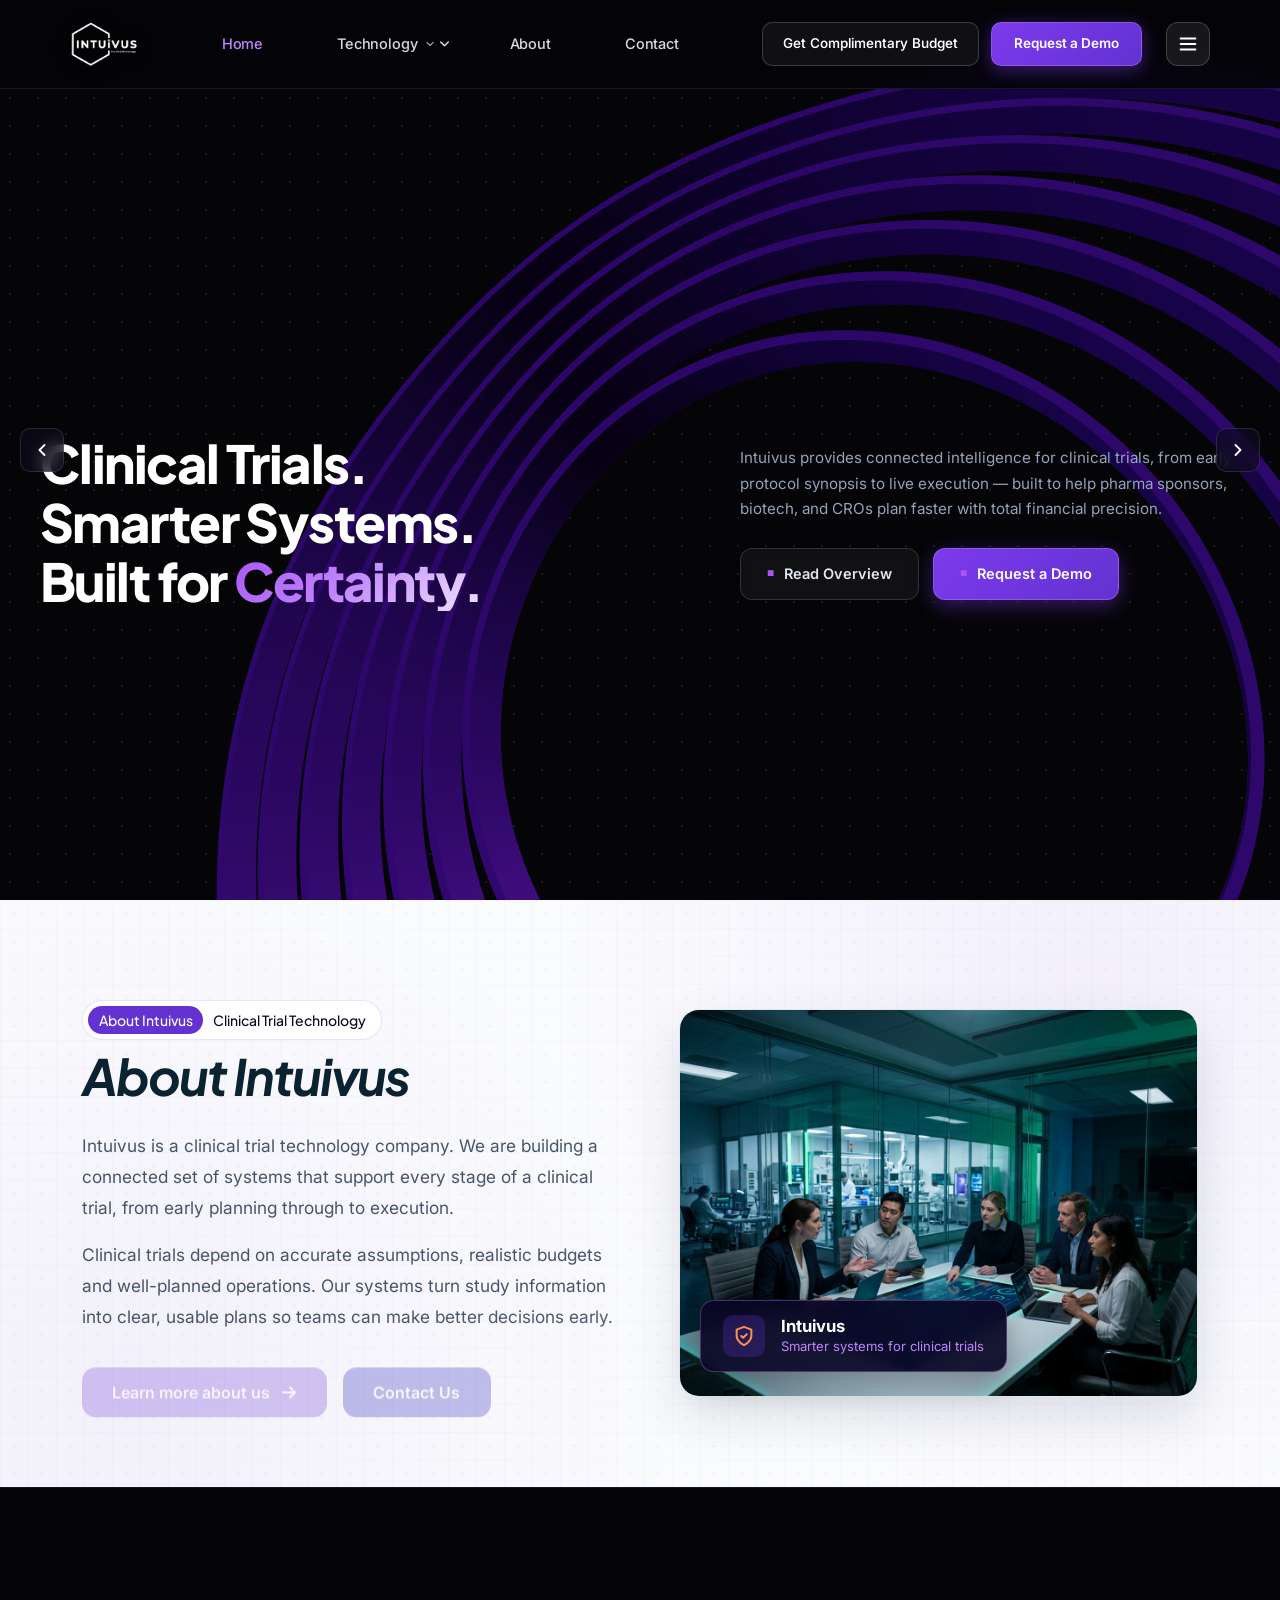
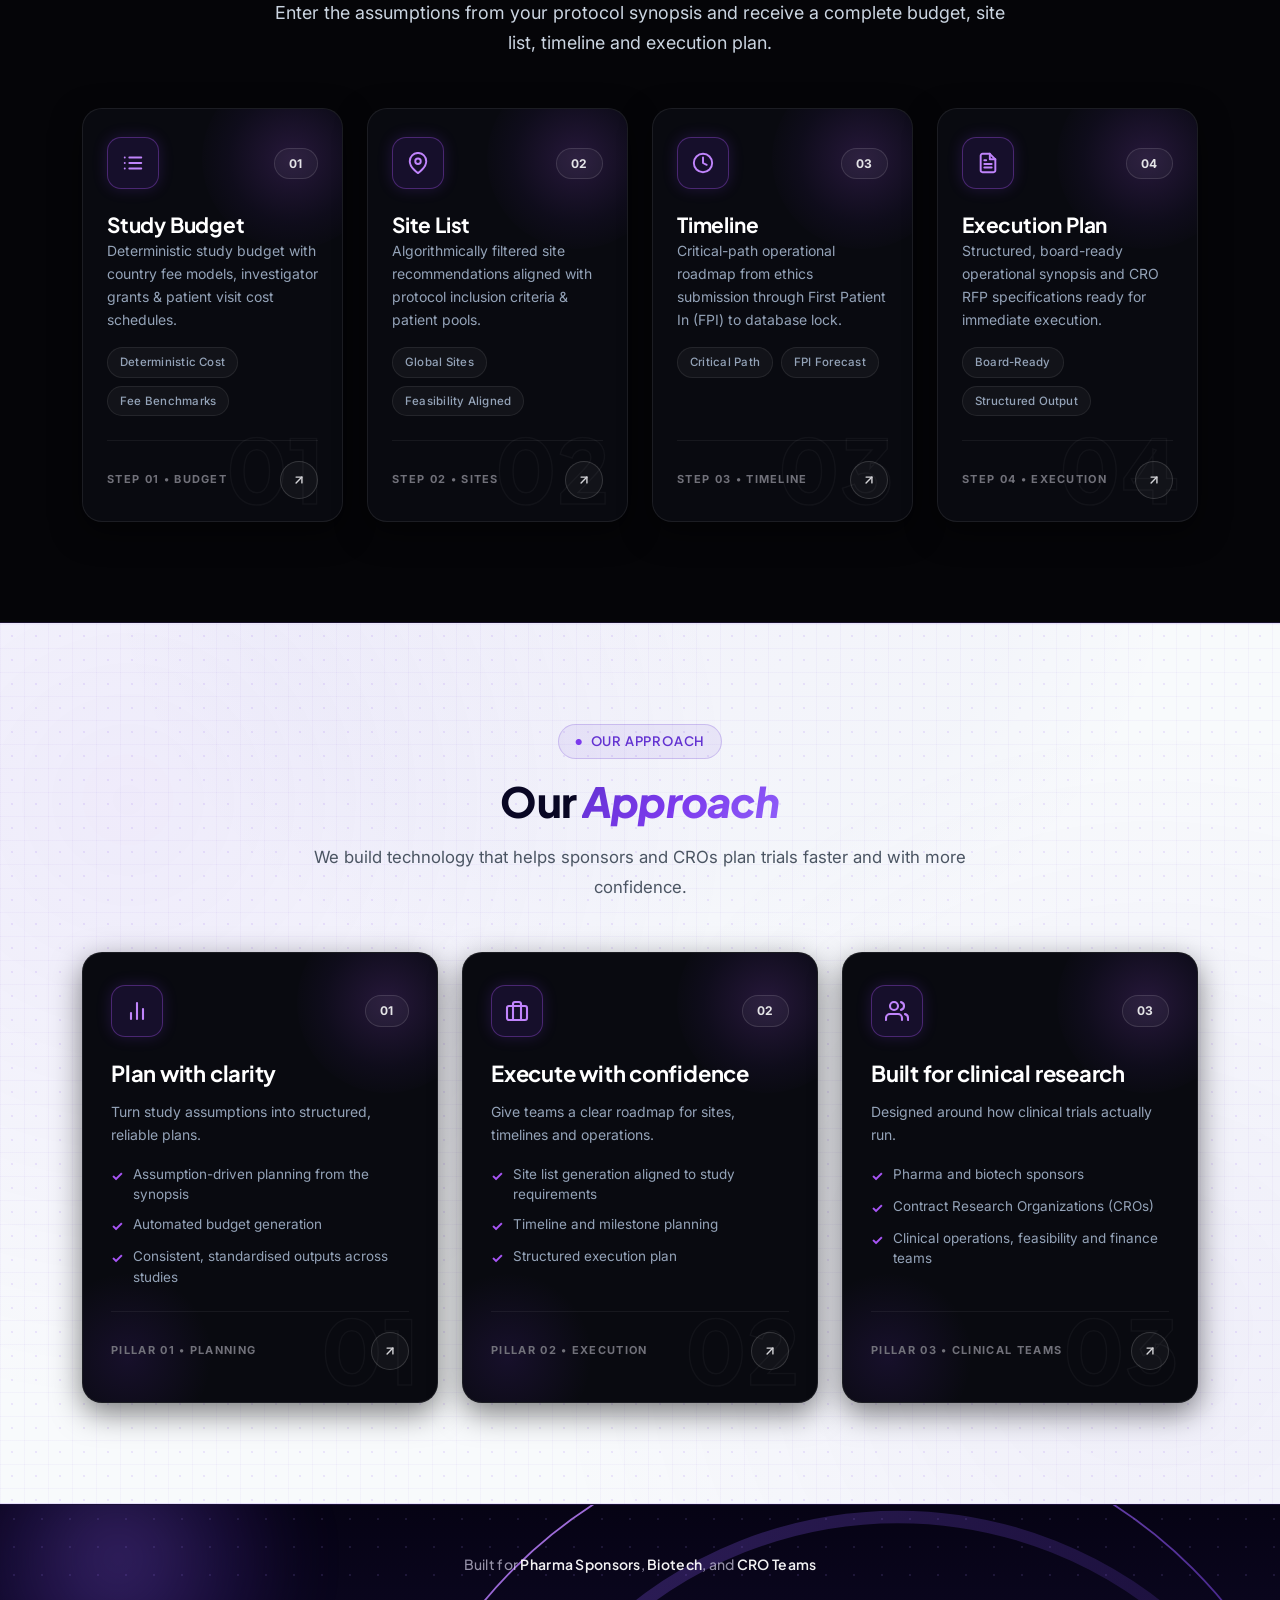
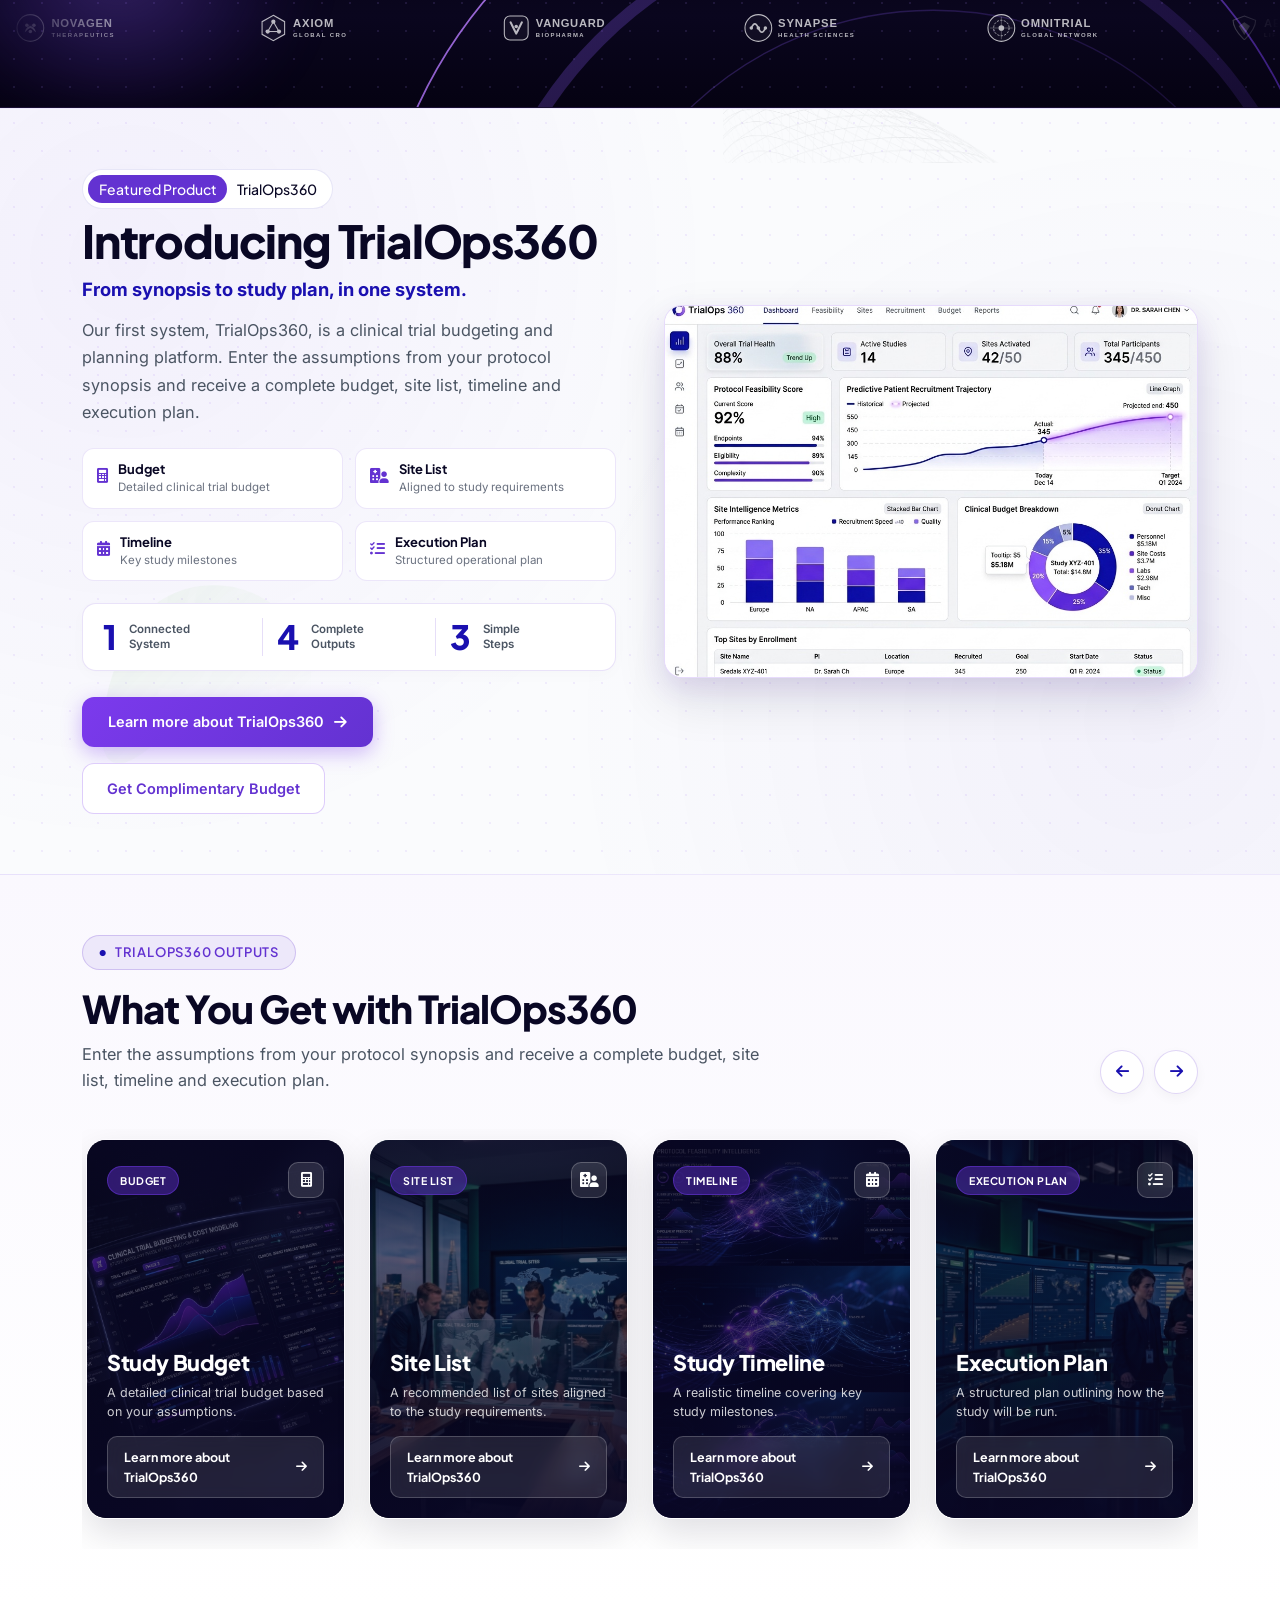
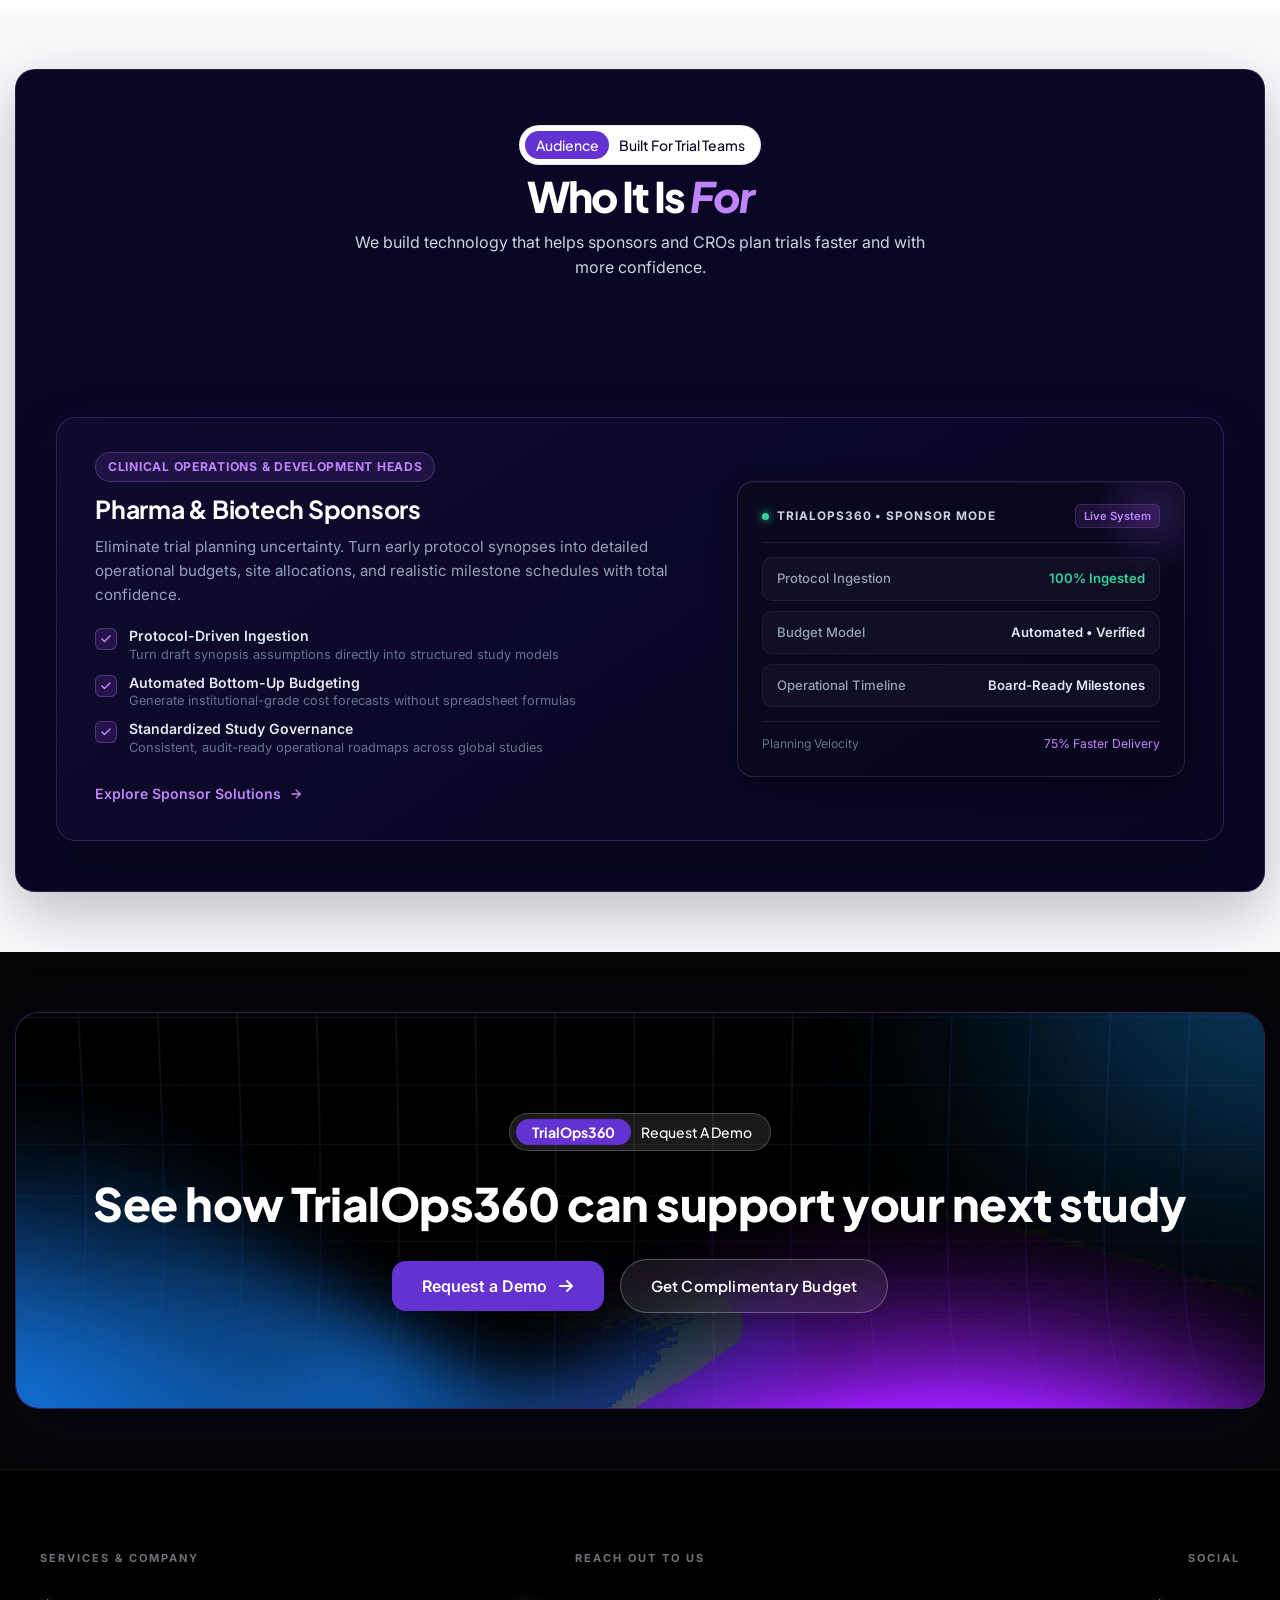
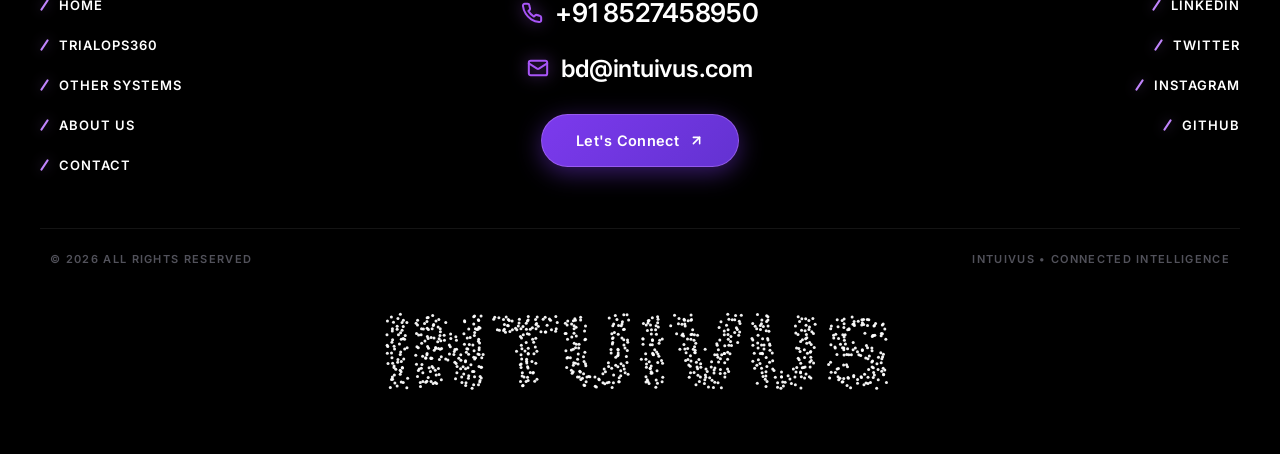
==== commit 54899308: "fix content" ====
--- a/index.html
+++ b/index.html
@@ -27,6 +27,7 @@
   <!-- Responsive -->
   <meta http-equiv="X-UA-Compatible" content="IE=edge">
   <meta name="viewport" content="width=device-width, initial-scale=1.0">
+  <link rel="stylesheet" href="css/responsive-fixes.css">
 </head>
 
 <body class="home-page-tlp">
@@ -271,13 +272,13 @@
           <div class="col-xl-3 col-lg-6 col-md-6 col-12" data-aos="fade-up" data-aos-delay="100">
             <div class="hyper-ref-card">
               <div class="hyper-card-glow-bg" aria-hidden="true"></div>
+              <span class="hyper-card-watermark" aria-hidden="true">01</span>
               
               <div class="hyper-card-content">
                 <div>
                   <div class="hyper-card-top-row">
-                    <span class="hyper-step-pill pill-step-1">STEP 01</span>
-                    <div class="hyper-step-icon icon-step-1" aria-hidden="true">
-                      <svg width="18" height="18" viewBox="0 0 24 24" fill="none" stroke="currentColor" stroke-width="2" stroke-linecap="round" stroke-linejoin="round">
+                    <div class="hyper-card-icon-box" aria-hidden="true">
+                      <svg width="22" height="22" viewBox="0 0 24 24" fill="none" stroke="currentColor" stroke-width="2.1" stroke-linecap="round" stroke-linejoin="round">
                         <line x1="8" y1="6" x2="21" y2="6"></line>
                         <line x1="8" y1="12" x2="21" y2="12"></line>
                         <line x1="8" y1="18" x2="21" y2="18"></line>
@@ -286,16 +287,26 @@
                         <line x1="3" y1="18" x2="3.01" y2="18"></line>
                       </svg>
                     </div>
-                  </div>
-                  <h3 class="hyper-step-title">Study Budget</h3>
-                  <p class="hyper-step-desc">
+                    <span class="hyper-card-badge-pill">01</span>
+                  </div>
+                  <h3 class="hyper-card-title">Study Budget</h3>
+                  <p class="hyper-card-desc">
                     Deterministic study budget with country fee models, investigator grants &amp; patient visit cost schedules.
                   </p>
-                </div>
-
-                <div class="hyper-step-tags">
-                  <span class="hyper-tag">Deterministic Cost</span>
-                  <span class="hyper-tag">Fee Benchmarks</span>
+                  <div class="hyper-step-tags mt-3">
+                    <span class="hyper-tag">Deterministic Cost</span>
+                    <span class="hyper-tag">Fee Benchmarks</span>
+                  </div>
+                </div>
+
+                <div class="hyper-card-footer mt-4">
+                  <span class="hyper-card-footer-label">STEP 01 &bull; BUDGET</span>
+                  <div class="hyper-card-arrow-btn" aria-label="Explore Study Budget">
+                    <svg width="14" height="14" viewBox="0 0 24 24" fill="none" stroke="currentColor" stroke-width="2.4" stroke-linecap="round" stroke-linejoin="round">
+                      <line x1="7" y1="17" x2="17" y2="7"></line>
+                      <polyline points="7 7 17 7 17 17"></polyline>
+                    </svg>
+                  </div>
                 </div>
               </div>
             </div>
@@ -305,27 +316,37 @@
           <div class="col-xl-3 col-lg-6 col-md-6 col-12" data-aos="fade-up" data-aos-delay="200">
             <div class="hyper-ref-card">
               <div class="hyper-card-glow-bg" aria-hidden="true"></div>
+              <span class="hyper-card-watermark" aria-hidden="true">02</span>
               
               <div class="hyper-card-content">
                 <div>
                   <div class="hyper-card-top-row">
-                    <span class="hyper-step-pill pill-step-2">STEP 02</span>
-                    <div class="hyper-step-icon icon-step-2" aria-hidden="true">
-                      <svg width="18" height="18" viewBox="0 0 24 24" fill="none" stroke="currentColor" stroke-width="2" stroke-linecap="round" stroke-linejoin="round">
+                    <div class="hyper-card-icon-box" aria-hidden="true">
+                      <svg width="22" height="22" viewBox="0 0 24 24" fill="none" stroke="currentColor" stroke-width="2.1" stroke-linecap="round" stroke-linejoin="round">
                         <path d="M21 10c0 7-9 13-9 13s-9-6-9-13a9 9 0 0 1 18 0z"></path>
                         <circle cx="12" cy="10" r="3"></circle>
                       </svg>
                     </div>
-                  </div>
-                  <h3 class="hyper-step-title">Site List</h3>
-                  <p class="hyper-step-desc">
+                    <span class="hyper-card-badge-pill">02</span>
+                  </div>
+                  <h3 class="hyper-card-title">Site List</h3>
+                  <p class="hyper-card-desc">
                     Algorithmically filtered site recommendations aligned with protocol inclusion criteria &amp; patient pools.
                   </p>
-                </div>
-
-                <div class="hyper-step-tags">
-                  <span class="hyper-tag">Global Sites</span>
-                  <span class="hyper-tag">Feasibility Aligned</span>
+                  <div class="hyper-step-tags mt-3">
+                    <span class="hyper-tag">Global Sites</span>
+                    <span class="hyper-tag">Feasibility Aligned</span>
+                  </div>
+                </div>
+
+                <div class="hyper-card-footer mt-4">
+                  <span class="hyper-card-footer-label">STEP 02 &bull; SITES</span>
+                  <div class="hyper-card-arrow-btn" aria-label="Explore Site List">
+                    <svg width="14" height="14" viewBox="0 0 24 24" fill="none" stroke="currentColor" stroke-width="2.4" stroke-linecap="round" stroke-linejoin="round">
+                      <line x1="7" y1="17" x2="17" y2="7"></line>
+                      <polyline points="7 7 17 7 17 17"></polyline>
+                    </svg>
+                  </div>
                 </div>
               </div>
             </div>
@@ -335,27 +356,37 @@
           <div class="col-xl-3 col-lg-6 col-md-6 col-12" data-aos="fade-up" data-aos-delay="300">
             <div class="hyper-ref-card">
               <div class="hyper-card-glow-bg" aria-hidden="true"></div>
+              <span class="hyper-card-watermark" aria-hidden="true">03</span>
               
               <div class="hyper-card-content">
                 <div>
                   <div class="hyper-card-top-row">
-                    <span class="hyper-step-pill pill-step-3">STEP 03</span>
-                    <div class="hyper-step-icon icon-step-3" aria-hidden="true">
-                      <svg width="18" height="18" viewBox="0 0 24 24" fill="none" stroke="currentColor" stroke-width="2" stroke-linecap="round" stroke-linejoin="round">
+                    <div class="hyper-card-icon-box" aria-hidden="true">
+                      <svg width="22" height="22" viewBox="0 0 24 24" fill="none" stroke="currentColor" stroke-width="2.1" stroke-linecap="round" stroke-linejoin="round">
                         <circle cx="12" cy="12" r="10"></circle>
                         <polyline points="12 6 12 12 16 14"></polyline>
                       </svg>
                     </div>
-                  </div>
-                  <h3 class="hyper-step-title">Timeline</h3>
-                  <p class="hyper-step-desc">
+                    <span class="hyper-card-badge-pill">03</span>
+                  </div>
+                  <h3 class="hyper-card-title">Timeline</h3>
+                  <p class="hyper-card-desc">
                     Critical-path operational roadmap from ethics submission through First Patient In (FPI) to database lock.
                   </p>
-                </div>
-
-                <div class="hyper-step-tags">
-                  <span class="hyper-tag">Critical Path</span>
-                  <span class="hyper-tag">FPI Forecast</span>
+                  <div class="hyper-step-tags mt-3">
+                    <span class="hyper-tag">Critical Path</span>
+                    <span class="hyper-tag">FPI Forecast</span>
+                  </div>
+                </div>
+
+                <div class="hyper-card-footer mt-4">
+                  <span class="hyper-card-footer-label">STEP 03 &bull; TIMELINE</span>
+                  <div class="hyper-card-arrow-btn" aria-label="Explore Timeline">
+                    <svg width="14" height="14" viewBox="0 0 24 24" fill="none" stroke="currentColor" stroke-width="2.4" stroke-linecap="round" stroke-linejoin="round">
+                      <line x1="7" y1="17" x2="17" y2="7"></line>
+                      <polyline points="7 7 17 7 17 17"></polyline>
+                    </svg>
+                  </div>
                 </div>
               </div>
             </div>
@@ -365,13 +396,13 @@
           <div class="col-xl-3 col-lg-6 col-md-6 col-12" data-aos="fade-up" data-aos-delay="400">
             <div class="hyper-ref-card">
               <div class="hyper-card-glow-bg" aria-hidden="true"></div>
+              <span class="hyper-card-watermark" aria-hidden="true">04</span>
               
               <div class="hyper-card-content">
                 <div>
                   <div class="hyper-card-top-row">
-                    <span class="hyper-step-pill pill-step-4">STEP 04</span>
-                    <div class="hyper-step-icon icon-step-4" aria-hidden="true">
-                      <svg width="18" height="18" viewBox="0 0 24 24" fill="none" stroke="currentColor" stroke-width="2" stroke-linecap="round" stroke-linejoin="round">
+                    <div class="hyper-card-icon-box" aria-hidden="true">
+                      <svg width="22" height="22" viewBox="0 0 24 24" fill="none" stroke="currentColor" stroke-width="2.1" stroke-linecap="round" stroke-linejoin="round">
                         <path d="M14 2H6a2 2 0 0 0-2 2v16a2 2 0 0 0 2 2h12a2 2 0 0 0 2-2V8z"></path>
                         <polyline points="14 2 14 8 20 8"></polyline>
                         <line x1="16" y1="13" x2="8" y2="13"></line>
@@ -379,16 +410,26 @@
                         <polyline points="10 9 9 9 8 9"></polyline>
                       </svg>
                     </div>
-                  </div>
-                  <h3 class="hyper-step-title">Execution Plan</h3>
-                  <p class="hyper-step-desc">
+                    <span class="hyper-card-badge-pill">04</span>
+                  </div>
+                  <h3 class="hyper-card-title">Execution Plan</h3>
+                  <p class="hyper-card-desc">
                     Structured, board-ready operational synopsis and CRO RFP specifications ready for immediate execution.
                   </p>
-                </div>
-
-                <div class="hyper-step-tags">
-                  <span class="hyper-tag">Board-Ready</span>
-                  <span class="hyper-tag">Structured Output</span>
+                  <div class="hyper-step-tags mt-3">
+                    <span class="hyper-tag">Board-Ready</span>
+                    <span class="hyper-tag">Structured Output</span>
+                  </div>
+                </div>
+
+                <div class="hyper-card-footer mt-4">
+                  <span class="hyper-card-footer-label">STEP 04 &bull; EXECUTION</span>
+                  <div class="hyper-card-arrow-btn" aria-label="Explore Execution Plan">
+                    <svg width="14" height="14" viewBox="0 0 24 24" fill="none" stroke="currentColor" stroke-width="2.4" stroke-linecap="round" stroke-linejoin="round">
+                      <line x1="7" y1="17" x2="17" y2="7"></line>
+                      <polyline points="7 7 17 7 17 17"></polyline>
+                    </svg>
+                  </div>
                 </div>
               </div>
             </div>
@@ -417,6 +458,7 @@
           <!-- Card 1: Plan with clarity -->
           <div class="col-lg-4 col-md-6 col-12" data-aos="fade-up" data-aos-delay="100">
             <div class="hyper-ref-card">
+              <span class="hyper-card-watermark" aria-hidden="true">01</span>
               <div class="hyper-card-glow-bg" aria-hidden="true"></div>
               <div class="hyper-card-glow-bg-bottom" aria-hidden="true"></div>
 
@@ -469,6 +511,7 @@
           <!-- Card 2: Execute with confidence -->
           <div class="col-lg-4 col-md-6 col-12" data-aos="fade-up" data-aos-delay="200">
             <div class="hyper-ref-card">
+              <span class="hyper-card-watermark" aria-hidden="true">02</span>
               <div class="hyper-card-glow-bg" aria-hidden="true"></div>
               <div class="hyper-card-glow-bg-bottom" aria-hidden="true"></div>
 
@@ -520,6 +563,7 @@
           <!-- Card 3: Built for clinical research -->
           <div class="col-lg-4 col-md-6 col-12" data-aos="fade-up" data-aos-delay="300">
             <div class="hyper-ref-card">
+              <span class="hyper-card-watermark" aria-hidden="true">03</span>
               <div class="hyper-card-glow-bg" aria-hidden="true"></div>
               <div class="hyper-card-glow-bg-bottom" aria-hidden="true"></div>
 
@@ -643,7 +687,7 @@
                     <span>Featured Product</span> TrialOps360
                   </div>
 
-                  <h2 class="flagship-heading">Introducing TrialOps360</h2>
+                  <h2 class="flagship-heading">Introducing <span class="d-inline-block">TrialOps360</span></h2>
 
                   <span class="flagship-tagline">From synopsis to study plan, <span>in one system.</span></span>
 
@@ -872,96 +916,408 @@
     </section>
     <!-- End Modular Section -->
 
-    <!-- Section 6: Who It Is For (Original Dark Obsidian Card Slider Layout) -->
+    <!-- Section 6: Who It Is For (Target Audience Section) -->
     <section class="testimonial-section pt-60 pb-60" id="who-it-is-for" style="background: #f8fafc;">
       <div class="large-container">
-        <div class="outer-box pt-90 pb-80"
+        <div class="outer-box who-it-is-for-box"
           style="background: #090724; border: 1px solid rgba(180, 99, 219, 0.2); border-radius: 20px; position: relative; overflow: hidden; box-shadow: 0 20px 60px rgba(9, 7, 36, 0.25);">
           <div class="sec-title text-center light mb-50">
             <span class="sub-title"><span>Audience</span> Built for Trial Teams</span>
-            <div class="h2 title" style="color: #ffffff;">Who It Is <span>For</span></div>
-            <div class="text mx-auto mt-2" style="max-width: 600px; color: #cbd5e1; font-size: 1rem;">
+            <h2 class="title" style="color: #ffffff; font-weight: 800; font-size: clamp(26px, 6vw, 42px); line-height: 1.2;">Who It Is <span style="color: #C084FC;">For</span></h2>
+            <div class="text mx-auto mt-2" style="max-width: 600px; color: #cbd5e1; font-size: 1rem; line-height: 1.6;">
               We build technology that helps sponsors and CROs plan trials faster and with more confidence.
             </div>
           </div>
 
-          <div class="swiper-outer">
-            <div class="swiper testimonial-swiper-h1">
-              <div class="swiper-wrapper">
-                <!-- Card 1 -->
-                <div class="swiper-slide">
-                  <div class="testimonial-block">
-                    <div class="inner-block"
-                      style="background: rgba(26, 16, 176, 0.18); border: 1px solid rgba(180, 99, 219, 0.25); border-radius: 14px; padding: 40px 30px;">
-                      <div class="author-box mb-3 d-flex align-items-center gap-3">
-                        <div class="author-info">
-                          <div class="h6 name" style="color: #ffffff; font-weight: 700; margin-bottom: 2px;">Pharma and biotech sponsors</div>
-                          <div class="designation" style="color: #C084FC; font-size: 0.85rem;">Clinical Operations &amp; Development</div>
-                        </div>
-                      </div>
-                      <div class="text mb-3" style="color: #cbd5e1; font-size: 0.95rem; line-height: 1.7;">
-                        Clinical operations and clinical development heads at pharma and biotech companies planning studies from synopsis to execution.
-                      </div>
-                    </div>
-                  </div>
-                </div>
-
-                <!-- Card 2 -->
-                <div class="swiper-slide">
-                  <div class="testimonial-block">
-                    <div class="inner-block"
-                      style="background: rgba(26, 16, 176, 0.18); border: 1px solid rgba(180, 99, 219, 0.25); border-radius: 14px; padding: 40px 30px;">
-                      <div class="author-box mb-3 d-flex align-items-center gap-3">
-                        <div class="author-info">
-                          <div class="h6 name" style="color: #ffffff; font-weight: 700; margin-bottom: 2px;">Contract Research Organizations (CROs)</div>
-                          <div class="designation" style="color: #C084FC; font-size: 0.85rem;">Leadership, BD &amp; Project Management</div>
-                        </div>
-                      </div>
-                      <div class="text mb-3" style="color: #cbd5e1; font-size: 0.95rem; line-height: 1.7;">
-                        CRO leadership, business development and project management teams preparing proposals and execution plans.
-                      </div>
-                    </div>
-                  </div>
-                </div>
-
-                <!-- Card 3 -->
-                <div class="swiper-slide">
-                  <div class="testimonial-block">
-                    <div class="inner-block"
-                      style="background: rgba(26, 16, 176, 0.18); border: 1px solid rgba(180, 99, 219, 0.25); border-radius: 14px; padding: 40px 30px;">
-                      <div class="author-box mb-3 d-flex align-items-center gap-3">
-                        <div class="author-info">
-                          <div class="h6 name" style="color: #ffffff; font-weight: 700; margin-bottom: 2px;">Clinical operations, feasibility and finance teams</div>
-                          <div class="designation" style="color: #C084FC; font-size: 0.85rem;">Feasibility, Budgeting &amp; Contracts</div>
-                        </div>
-                      </div>
-                      <div class="text mb-3" style="color: #cbd5e1; font-size: 0.95rem; line-height: 1.7;">
-                        Feasibility, budgeting and contracts teams turning study assumptions into consistent budgets, site lists and timelines.
-                      </div>
-                    </div>
-                  </div>
-                </div>
-
-                <!-- Card 4 -->
-                <div class="swiper-slide">
-                  <div class="testimonial-block">
-                    <div class="inner-block"
-                      style="background: rgba(26, 16, 176, 0.18); border: 1px solid rgba(180, 99, 219, 0.25); border-radius: 14px; padding: 40px 30px;">
-                      <div class="author-box mb-3 d-flex align-items-center gap-3">
-                        <div class="author-info">
-                          <div class="h6 name" style="color: #ffffff; font-weight: 700; margin-bottom: 2px;">Small and mid-size sponsors</div>
-                          <div class="designation" style="color: #C084FC; font-size: 0.85rem;">Focused Trial Planning</div>
-                        </div>
-                      </div>
-                      <div class="text mb-3" style="color: #cbd5e1; font-size: 0.95rem; line-height: 1.7;">
-                        Small and mid-size sponsors who plan trials with limited resources and need clear, usable study plans early.
-                      </div>
-                    </div>
-                  </div>
-                </div>
-              </div>
-            </div>
-          </div>
+          <!-- Interactive Tabbed Switcher Navigation -->
+          <div class="audience-tabs-wrapper" data-aos="fade-up">
+            <nav class="audience-tabs-nav" role="tablist" aria-label="Who It Is For Tabs">
+              <button class="audience-tab-btn active" role="tab" aria-selected="true" aria-controls="panel-sponsors" data-target="panel-sponsors">
+                <span class="tab-dot" aria-hidden="true"></span>
+                <svg width="15" height="15" viewBox="0 0 24 24" fill="none" stroke="currentColor" stroke-width="2.2" stroke-linecap="round" stroke-linejoin="round" aria-hidden="true">
+                  <path d="M10 2v7.31"></path>
+                  <path d="M14 9.3V2"></path>
+                  <path d="M8.5 2h7"></path>
+                  <path d="M14 9.3a6.5 6.5 0 1 1-4 0"></path>
+                  <path d="M5.52 16h12.96"></path>
+                </svg>
+                <span>Pharma &amp; Biotech</span>
+              </button>
+
+              <button class="audience-tab-btn" role="tab" aria-selected="false" aria-controls="panel-cros" data-target="panel-cros">
+                <span class="tab-dot" aria-hidden="true"></span>
+                <svg width="15" height="15" viewBox="0 0 24 24" fill="none" stroke="currentColor" stroke-width="2.2" stroke-linecap="round" stroke-linejoin="round" aria-hidden="true">
+                  <rect x="2" y="7" width="20" height="14" rx="2" ry="2"></rect>
+                  <path d="M16 21V5a2 2 0 0 0-2-2h-4a2 2 0 0 0-2 2v16"></path>
+                </svg>
+                <span>CRO Teams</span>
+              </button>
+
+              <button class="audience-tab-btn" role="tab" aria-selected="false" aria-controls="panel-clinops" data-target="panel-clinops">
+                <span class="tab-dot" aria-hidden="true"></span>
+                <svg width="15" height="15" viewBox="0 0 24 24" fill="none" stroke="currentColor" stroke-width="2.2" stroke-linecap="round" stroke-linejoin="round" aria-hidden="true">
+                  <line x1="18" y1="20" x2="18" y2="10"></line>
+                  <line x1="12" y1="20" x2="12" y2="4"></line>
+                  <line x1="6" y1="20" x2="6" y2="14"></line>
+                </svg>
+                <span>ClinOps &amp; Finance</span>
+              </button>
+
+              <button class="audience-tab-btn" role="tab" aria-selected="false" aria-controls="panel-biotech" data-target="panel-biotech">
+                <span class="tab-dot" aria-hidden="true"></span>
+                <svg width="15" height="15" viewBox="0 0 24 24" fill="none" stroke="currentColor" stroke-width="2.2" stroke-linecap="round" stroke-linejoin="round" aria-hidden="true">
+                  <circle cx="12" cy="12" r="10"></circle>
+                  <circle cx="12" cy="12" r="6"></circle>
+                  <circle cx="12" cy="12" r="2"></circle>
+                </svg>
+                <span>Small &amp; Mid-Size</span>
+              </button>
+            </nav>
+          </div>
+
+          <!-- Showcase Panels Container -->
+          <div class="audience-showcase-container" data-aos="fade-up" data-aos-delay="100">
+            <!-- Panel 1: Pharma & Biotech Sponsors -->
+            <div class="audience-showcase-panel active" id="panel-sponsors" role="tabpanel">
+              <div class="audience-panel-grid">
+                <div class="audience-panel-left">
+                  <span class="audience-role-pill">Clinical Operations &amp; Development Heads</span>
+                  <h3 class="audience-panel-title">Pharma &amp; Biotech Sponsors</h3>
+                  <p class="audience-panel-desc">
+                    Eliminate trial planning uncertainty. Turn early protocol synopses into detailed operational budgets, site allocations, and realistic milestone schedules with total confidence.
+                  </p>
+                  <div class="audience-checklist">
+                    <div class="audience-check-item">
+                      <div class="audience-check-icon">
+                        <svg width="12" height="12" viewBox="0 0 24 24" fill="none" stroke="currentColor" stroke-width="3" stroke-linecap="round" stroke-linejoin="round"><polyline points="20 6 9 17 4 12"></polyline></svg>
+                      </div>
+                      <div class="audience-check-text">
+                        <strong>Protocol-Driven Ingestion</strong>
+                        <span>Turn draft synopsis assumptions directly into structured study models</span>
+                      </div>
+                    </div>
+                    <div class="audience-check-item">
+                      <div class="audience-check-icon">
+                        <svg width="12" height="12" viewBox="0 0 24 24" fill="none" stroke="currentColor" stroke-width="3" stroke-linecap="round" stroke-linejoin="round"><polyline points="20 6 9 17 4 12"></polyline></svg>
+                      </div>
+                      <div class="audience-check-text">
+                        <strong>Automated Bottom-Up Budgeting</strong>
+                        <span>Generate institutional-grade cost forecasts without spreadsheet formulas</span>
+                      </div>
+                    </div>
+                    <div class="audience-check-item">
+                      <div class="audience-check-icon">
+                        <svg width="12" height="12" viewBox="0 0 24 24" fill="none" stroke="currentColor" stroke-width="3" stroke-linecap="round" stroke-linejoin="round"><polyline points="20 6 9 17 4 12"></polyline></svg>
+                      </div>
+                      <div class="audience-check-text">
+                        <strong>Standardized Study Governance</strong>
+                        <span>Consistent, audit-ready operational roadmaps across global studies</span>
+                      </div>
+                    </div>
+                  </div>
+                  <a href="#cta" class="audience-cta-link">
+                    Explore Sponsor Solutions
+                    <svg width="14" height="14" viewBox="0 0 24 24" fill="none" stroke="currentColor" stroke-width="2.2" stroke-linecap="round" stroke-linejoin="round"><line x1="5" y1="12" x2="19" y2="12"></line><polyline points="12 5 19 12 12 19"></polyline></svg>
+                  </a>
+                </div>
+
+                <div class="audience-panel-right">
+                  <div class="audience-preview-widget">
+                    <div class="widget-header">
+                      <div class="widget-header-title">
+                        <span class="live-pulse"></span>
+                        TrialOps360 &bull; Sponsor Mode
+                      </div>
+                      <span class="widget-header-badge">Live System</span>
+                    </div>
+                    <div class="widget-rows">
+                      <div class="widget-row">
+                        <span class="widget-row-label">Protocol Ingestion</span>
+                        <span class="widget-row-value val-accent">100% Ingested</span>
+                      </div>
+                      <div class="widget-row">
+                        <span class="widget-row-label">Budget Model</span>
+                        <span class="widget-row-value">Automated &bull; Verified</span>
+                      </div>
+                      <div class="widget-row">
+                        <span class="widget-row-label">Operational Timeline</span>
+                        <span class="widget-row-value">Board-Ready Milestones</span>
+                      </div>
+                    </div>
+                    <div class="widget-footer">
+                      <span>Planning Velocity</span>
+                      <strong>75% Faster Delivery</strong>
+                    </div>
+                  </div>
+                </div>
+              </div>
+            </div>
+
+            <!-- Panel 2: CRO Leadership & Teams -->
+            <div class="audience-showcase-panel" id="panel-cros" role="tabpanel">
+              <div class="audience-panel-grid">
+                <div class="audience-panel-left">
+                  <span class="audience-role-pill">BD, Proposals &amp; Project Management</span>
+                  <h3 class="audience-panel-title">CRO Leadership &amp; Teams</h3>
+                  <p class="audience-panel-desc">
+                    Empower proposal and operations teams to build competitive, transparent study budgets and execution plans that defend margins and win sponsor trust.
+                  </p>
+                  <div class="audience-checklist">
+                    <div class="audience-check-item">
+                      <div class="audience-check-icon">
+                        <svg width="12" height="12" viewBox="0 0 24 24" fill="none" stroke="currentColor" stroke-width="3" stroke-linecap="round" stroke-linejoin="round"><polyline points="20 6 9 17 4 12"></polyline></svg>
+                      </div>
+                      <div class="audience-check-text">
+                        <strong>Rapid RFP Turnaround</strong>
+                        <span>Build compliant bids in hours instead of weeks with high confidence</span>
+                      </div>
+                    </div>
+                    <div class="audience-check-item">
+                      <div class="audience-check-icon">
+                        <svg width="12" height="12" viewBox="0 0 24 24" fill="none" stroke="currentColor" stroke-width="3" stroke-linecap="round" stroke-linejoin="round"><polyline points="20 6 9 17 4 12"></polyline></svg>
+                      </div>
+                      <div class="audience-check-text">
+                        <strong>Site Feasibility Alignment</strong>
+                        <span>Accurate country-specific site counts and patient recruitment rates</span>
+                      </div>
+                    </div>
+                    <div class="audience-check-item">
+                      <div class="audience-check-icon">
+                        <svg width="12" height="12" viewBox="0 0 24 24" fill="none" stroke="currentColor" stroke-width="3" stroke-linecap="round" stroke-linejoin="round"><polyline points="20 6 9 17 4 12"></polyline></svg>
+                      </div>
+                      <div class="audience-check-text">
+                        <strong>Transparent Cost Defenses</strong>
+                        <span>Line-item clarity that satisfies sponsor procurement and finance</span>
+                      </div>
+                    </div>
+                  </div>
+                  <a href="#cta" class="audience-cta-link">
+                    Explore CRO Solutions
+                    <svg width="14" height="14" viewBox="0 0 24 24" fill="none" stroke="currentColor" stroke-width="2.2" stroke-linecap="round" stroke-linejoin="round"><line x1="5" y1="12" x2="19" y2="12"></line><polyline points="12 5 19 12 12 19"></polyline></svg>
+                  </a>
+                </div>
+
+                <div class="audience-panel-right">
+                  <div class="audience-preview-widget">
+                    <div class="widget-header">
+                      <div class="widget-header-title">
+                        <span class="live-pulse"></span>
+                        TrialOps360 &bull; CRO Bid Suite
+                      </div>
+                      <span class="widget-header-badge">Proposal Mode</span>
+                    </div>
+                    <div class="widget-rows">
+                      <div class="widget-row">
+                        <span class="widget-row-label">RFP Turnaround</span>
+                        <span class="widget-row-value val-accent">&lt; 48 Hours</span>
+                      </div>
+                      <div class="widget-row">
+                        <span class="widget-row-label">Site Feasibility</span>
+                        <span class="widget-row-value">Country-Level Accuracy</span>
+                      </div>
+                      <div class="widget-row">
+                        <span class="widget-row-label">Cost Transparency</span>
+                        <span class="widget-row-value">Defensible Line Items</span>
+                      </div>
+                    </div>
+                    <div class="widget-footer">
+                      <span>Bid Readiness</span>
+                      <strong>100% Sponsor Aligned</strong>
+                    </div>
+                  </div>
+                </div>
+              </div>
+            </div>
+
+            <!-- Panel 3: ClinOps, Feasibility & Finance -->
+            <div class="audience-showcase-panel" id="panel-clinops" role="tabpanel">
+              <div class="audience-panel-grid">
+                <div class="audience-panel-left">
+                  <span class="audience-role-pill">Feasibility, Budgets &amp; Contracts</span>
+                  <h3 class="audience-panel-title">ClinOps, Feasibility &amp; Finance</h3>
+                  <p class="audience-panel-desc">
+                    Connect clinical feasibility directly with financial execution. Replace chaotic spreadsheet templates with a synchronized, error-free planning engine.
+                  </p>
+                  <div class="audience-checklist">
+                    <div class="audience-check-item">
+                      <div class="audience-check-icon">
+                        <svg width="12" height="12" viewBox="0 0 24 24" fill="none" stroke="currentColor" stroke-width="3" stroke-linecap="round" stroke-linejoin="round"><polyline points="20 6 9 17 4 12"></polyline></svg>
+                      </div>
+                      <div class="audience-check-text">
+                        <strong>Zero Spreadsheet Fragility</strong>
+                        <span>Eliminate broken formulas and unlinked version errors permanently</span>
+                      </div>
+                    </div>
+                    <div class="audience-check-item">
+                      <div class="audience-check-icon">
+                        <svg width="12" height="12" viewBox="0 0 24 24" fill="none" stroke="currentColor" stroke-width="3" stroke-linecap="round" stroke-linejoin="round"><polyline points="20 6 9 17 4 12"></polyline></svg>
+                      </div>
+                      <div class="audience-check-text">
+                        <strong>Milestone-Based Accruals</strong>
+                        <span>Predictable cash flow curves tied directly to study gate progress</span>
+                      </div>
+                    </div>
+                    <div class="audience-check-item">
+                      <div class="audience-check-icon">
+                        <svg width="12" height="12" viewBox="0 0 24 24" fill="none" stroke="currentColor" stroke-width="3" stroke-linecap="round" stroke-linejoin="round"><polyline points="20 6 9 17 4 12"></polyline></svg>
+                      </div>
+                      <div class="audience-check-text">
+                        <strong>Reliable Trial Benchmarks</strong>
+                        <span>Validated assumptions for investigator grants and pass-through costs</span>
+                      </div>
+                    </div>
+                  </div>
+                  <a href="#cta" class="audience-cta-link">
+                    Explore Finance Solutions
+                    <svg width="14" height="14" viewBox="0 0 24 24" fill="none" stroke="currentColor" stroke-width="2.2" stroke-linecap="round" stroke-linejoin="round"><line x1="5" y1="12" x2="19" y2="12"></line><polyline points="12 5 19 12 12 19"></polyline></svg>
+                  </a>
+                </div>
+
+                <div class="audience-panel-right">
+                  <div class="audience-preview-widget">
+                    <div class="widget-header">
+                      <div class="widget-header-title">
+                        <span class="live-pulse"></span>
+                        TrialOps360 &bull; Financial Engine
+                      </div>
+                      <span class="widget-header-badge">Real-Time Sync</span>
+                    </div>
+                    <div class="widget-rows">
+                      <div class="widget-row">
+                        <span class="widget-row-label">Spreadsheets</span>
+                        <span class="widget-row-value val-accent">Fully Replaced</span>
+                      </div>
+                      <div class="widget-row">
+                        <span class="widget-row-label">Variance Tracking</span>
+                        <span class="widget-row-value">&lt; 2% Projected Drift</span>
+                      </div>
+                      <div class="widget-row">
+                        <span class="widget-row-label">Milestone Accrual</span>
+                        <span class="widget-row-value">Synchronized Curve</span>
+                      </div>
+                    </div>
+                    <div class="widget-footer">
+                      <span>Financial Precision</span>
+                      <strong>100% Audit Ready</strong>
+                    </div>
+                  </div>
+                </div>
+              </div>
+            </div>
+
+            <!-- Panel 4: Small & Mid-Size Sponsors -->
+            <div class="audience-showcase-panel" id="panel-biotech" role="tabpanel">
+              <div class="audience-panel-grid">
+                <div class="audience-panel-left">
+                  <span class="audience-role-pill">Focused Trial Planning &amp; Agile Teams</span>
+                  <h3 class="audience-panel-title">Small &amp; Mid-Size Sponsors</h3>
+                  <p class="audience-panel-desc">
+                    Built for agile teams with focused resources who need institutional-grade study plans, realistic timelines, and investor-grade capital allocations early.
+                  </p>
+                  <div class="audience-checklist">
+                    <div class="audience-check-item">
+                      <div class="audience-check-icon">
+                        <svg width="12" height="12" viewBox="0 0 24 24" fill="none" stroke="currentColor" stroke-width="3" stroke-linecap="round" stroke-linejoin="round"><polyline points="20 6 9 17 4 12"></polyline></svg>
+                      </div>
+                      <div class="audience-check-text">
+                        <strong>Lean Team Acceleration</strong>
+                        <span>Empower small teams to plan like large pharma without bloated overhead</span>
+                      </div>
+                    </div>
+                    <div class="audience-check-item">
+                      <div class="audience-check-icon">
+                        <svg width="12" height="12" viewBox="0 0 24 24" fill="none" stroke="currentColor" stroke-width="3" stroke-linecap="round" stroke-linejoin="round"><polyline points="20 6 9 17 4 12"></polyline></svg>
+                      </div>
+                      <div class="audience-check-text">
+                        <strong>Early Decision Certainty</strong>
+                        <span>Model multiple trial designs before committing clinical runway</span>
+                      </div>
+                    </div>
+                    <div class="audience-check-item">
+                      <div class="audience-check-icon">
+                        <svg width="12" height="12" viewBox="0 0 24 24" fill="none" stroke="currentColor" stroke-width="3" stroke-linecap="round" stroke-linejoin="round"><polyline points="20 6 9 17 4 12"></polyline></svg>
+                      </div>
+                      <div class="audience-check-text">
+                        <strong>Investor-Ready Plans</strong>
+                        <span>Comprehensive documentation formatted for funding gates and board signoff</span>
+                      </div>
+                    </div>
+                  </div>
+                  <a href="#cta" class="audience-cta-link">
+                    Explore Biotech Solutions
+                    <svg width="14" height="14" viewBox="0 0 24 24" fill="none" stroke="currentColor" stroke-width="2.2" stroke-linecap="round" stroke-linejoin="round"><line x1="5" y1="12" x2="19" y2="12"></line><polyline points="12 5 19 12 12 19"></polyline></svg>
+                  </a>
+                </div>
+
+                <div class="audience-panel-right">
+                  <div class="audience-preview-widget">
+                    <div class="widget-header">
+                      <div class="widget-header-title">
+                        <span class="live-pulse"></span>
+                        TrialOps360 &bull; Agile Suite
+                      </div>
+                      <span class="widget-header-badge">Investor Ready</span>
+                    </div>
+                    <div class="widget-rows">
+                      <div class="widget-row">
+                        <span class="widget-row-label">Study Options</span>
+                        <span class="widget-row-value val-accent">Multi-Scenario Modeled</span>
+                      </div>
+                      <div class="widget-row">
+                        <span class="widget-row-label">Capital Runway</span>
+                        <span class="widget-row-value">Optimized Allocations</span>
+                      </div>
+                      <div class="widget-row">
+                        <span class="widget-row-label">Board Reporting</span>
+                        <span class="widget-row-value">Instant Export</span>
+                      </div>
+                    </div>
+                    <div class="widget-footer">
+                      <span>Resource Efficiency</span>
+                      <strong>3x Team Leverage</strong>
+                    </div>
+                  </div>
+                </div>
+              </div>
+            </div>
+          </div>
+
+          <script>
+            (function() {
+              function setupAudienceTabs() {
+                var tabBtns = document.querySelectorAll('.audience-tab-btn');
+                var panels = document.querySelectorAll('.audience-showcase-panel');
+                if (!tabBtns.length || !panels.length) return;
+
+                tabBtns.forEach(function(btn) {
+                  btn.addEventListener('click', function(e) {
+                    e.preventDefault();
+                    var targetId = btn.getAttribute('data-target');
+                    tabBtns.forEach(function(b) {
+                      b.classList.remove('active');
+                      b.setAttribute('aria-selected', 'false');
+                    });
+                    btn.classList.add('active');
+                    btn.setAttribute('aria-selected', 'true');
+
+                    panels.forEach(function(panel) {
+                      if (panel.id === targetId) {
+                        panel.classList.add('active');
+                      } else {
+                        panel.classList.remove('active');
+                      }
+                    });
+                  });
+                });
+              }
+
+              if (document.readyState === 'loading') {
+                document.addEventListener('DOMContentLoaded', setupAudienceTabs);
+              } else {
+                setupAudienceTabs();
+              }
+            })();
+          </script>
         </div>
       </div>
     </section>
@@ -1023,7 +1379,7 @@
 
   <!-- Shared Partials & Dynamic Nav Loader -->
   <script src="js/footer-particles.js?v=1.0"></script>
-<script src="js/include-partials.js?v=9.0"></script>
+<script src="js/include-partials.js?v=9.5"></script>
 
   <!-- Swiper & Card Equal Heights Initializer -->
   <script>
--- a/css/style.css
+++ b/css/style.css
@@ -12983,7 +12983,9 @@
   letter-spacing: -1.2px;
   line-height: 1.15;
   margin-bottom: 8px;
-  white-space: nowrap;
+  white-space: normal;
+  word-break: normal;
+  overflow-wrap: break-word;
 }
 
 .flagship-tagline {
@@ -25028,7 +25030,7 @@
 
 
 /* ==========================================================================
-   TYCOON STYLE FOOTER WITH DOTTED PARTICLE BRAND
+   TYCOON STYLE FOOTER WITH DOTTED PARTICLE BRAND (THEME PURPLE ACCENT)
    ========================================================================== */
 
 .tycoon-footer {
@@ -25084,23 +25086,42 @@
   text-transform: uppercase !important;
   display: inline-flex !important;
   align-items: center !important;
-  gap: 8px !important;
+  gap: 10px !important;
   transition: all 0.25s ease !important;
 }
 
+/* Stylish Diagonal Icon / Bullet */
+.tycoon-footer .footer-link-item a .slash-icon,
 .tycoon-footer .footer-link-item a .slash {
-  color: #52525b !important;
-  font-weight: 400 !important;
-  transition: color 0.25s ease !important;
+  display: inline-flex !important;
+  align-items: center !important;
+  justify-content: center !important;
+  color: #C084FC !important; /* Intuivus theme accent */
+  font-weight: 800 !important;
+  font-size: 14px !important;
+  line-height: 1 !important;
+  transition: all 0.25s ease !important;
+  filter: drop-shadow(0 0 6px rgba(192, 132, 252, 0.4));
+}
+
+.tycoon-footer .footer-link-item a .slash-icon svg {
+  stroke: #C084FC !important;
+  transition: all 0.25s ease !important;
 }
 
 .tycoon-footer .footer-link-item a:hover {
-  color: #22c55e !important;
+  color: #C084FC !important;
   transform: translateX(4px);
 }
 
+.tycoon-footer .footer-link-item a:hover .slash-icon,
 .tycoon-footer .footer-link-item a:hover .slash {
-  color: #22c55e !important;
+  color: #E879F9 !important;
+  filter: drop-shadow(0 0 10px rgba(232, 121, 249, 0.8));
+}
+
+.tycoon-footer .footer-link-item a:hover .slash-icon svg {
+  stroke: #E879F9 !important;
 }
 
 /* Center Reach Out Col */
@@ -25128,7 +25149,7 @@
   font-size: 26px !important;
   font-weight: 600 !important;
   letter-spacing: -0.01em !important;
-  transition: color 0.25s ease !important;
+  transition: all 0.25s ease !important;
 }
 
 .tycoon-footer .footer-contact-line.email-line {
@@ -25136,47 +25157,57 @@
 }
 
 .tycoon-footer .footer-contact-line:hover {
-  color: #22c55e !important;
-}
-
+  color: #C084FC !important;
+}
+
+/* Intuivus Theme Color Icons */
 .tycoon-footer .footer-contact-icon {
-  color: #22c55e !important;
+  color: #A855F7 !important;
   display: inline-flex;
   align-items: center;
   justify-content: center;
+  filter: drop-shadow(0 0 8px rgba(168, 85, 247, 0.65));
+  transition: transform 0.25s ease, filter 0.25s ease;
 }
 
 .tycoon-footer .footer-contact-icon svg {
-  stroke: #22c55e !important;
-}
-
+  stroke: #A855F7 !important;
+}
+
+.tycoon-footer .footer-contact-line:hover .footer-contact-icon {
+  transform: scale(1.1);
+  filter: drop-shadow(0 0 12px rgba(192, 132, 252, 0.9));
+}
+
+/* Intuivus Theme Gradient Connect Button */
 .tycoon-footer .footer-connect-btn {
   display: inline-flex !important;
   align-items: center !important;
   justify-content: center !important;
   gap: 10px !important;
-  background: #2eb85c !important;
-  color: #ffffff !important;
+  background: linear-gradient(135deg, #7C3AED 0%, #6332D1 100%) !important;
+  color: #FFFFFF !important;
   text-decoration: none !important;
-  padding: 13px 34px !important;
+  padding: 14px 34px !important;
   border-radius: 9999px !important;
-  font-size: 14px !important;
+  font-size: 14.5px !important;
   font-weight: 600 !important;
   letter-spacing: 0.02em !important;
+  border: 1px solid rgba(192, 132, 252, 0.45) !important;
+  box-shadow: 0 6px 24px rgba(124, 58, 237, 0.45) !important;
   transition: all 0.3s cubic-bezier(0.2, 0.8, 0.2, 1) !important;
-  box-shadow: 0 4px 20px rgba(46, 184, 92, 0.35) !important;
 }
 
 .tycoon-footer .footer-connect-btn:hover {
-  background: #34d399 !important;
-  transform: translateY(-2px);
-  box-shadow: 0 8px 30px rgba(46, 184, 92, 0.55) !important;
-  color: #030408 !important;
+  background: linear-gradient(135deg, #8B5CF6 0%, #7C3AED 100%) !important;
+  transform: translateY(-2px) !important;
+  box-shadow: 0 10px 32px rgba(124, 58, 237, 0.70) !important;
+  color: #FFFFFF !important;
 }
 
 .tycoon-footer .footer-connect-btn svg {
   transition: transform 0.25s ease;
-  stroke: currentColor !important;
+  stroke: #FFFFFF !important;
 }
 
 .tycoon-footer .footer-connect-btn:hover svg {
@@ -25218,7 +25249,7 @@
   width: 100%;
   max-width: 1440px;
   margin: 0 auto;
-  height: 220px;
+  height: 140px;
   position: relative;
   cursor: crosshair;
 }
@@ -25252,6 +25283,436 @@
     font-size: 18px !important;
   }
   .tycoon-footer .footer-particle-container {
-    height: 140px;
-  }
-}
+    height: 90px;
+  }
+}
+
+
+/* ==========================================================================
+   IMAGE 1 REPLICA CARD DESIGN & FULL MOBILE RESPONSIVENESS
+   ========================================================================== */
+
+/* --- CARD DESIGN (Matching Image 1: Client-First, Innovation, Integrity, Passion) --- */
+.hyper-ref-card {
+  position: relative !important;
+  background: #090A10 !important;
+  border: 1px solid rgba(255, 255, 255, 0.08) !important;
+  border-radius: 20px !important;
+  padding: 32px 28px !important;
+  overflow: hidden !important;
+  transition: all 0.35s cubic-bezier(0.16, 1, 0.3, 1) !important;
+  display: flex !important;
+  flex-direction: column !important;
+  justify-content: space-between !important;
+  height: 100% !important;
+  min-height: 380px !important;
+  box-shadow: 0 10px 30px rgba(0, 0, 0, 0.5) !important;
+}
+
+/* Synopsis section cards can match height gracefully */
+.synopsis-flow-section .hyper-ref-card {
+  min-height: 380px !important;
+}
+
+/* Card Content Container */
+.hyper-card-content {
+  position: relative !important;
+  z-index: 2 !important;
+  display: flex !important;
+  flex-direction: column !important;
+  justify-content: space-between !important;
+  height: 100% !important;
+}
+
+/* Top Row: Squircle Icon Left, Number Badge Right */
+.hyper-card-top-row {
+  display: flex !important;
+  align-items: center !important;
+  justify-content: space-between !important;
+  margin-bottom: 22px !important;
+}
+
+/* Squircle Icon Box (Image 1 style) */
+.hyper-card-icon-box {
+  width: 52px !important;
+  height: 52px !important;
+  border-radius: 14px !important;
+  background: rgba(124, 58, 237, 0.12) !important;
+  border: 1px solid rgba(168, 85, 247, 0.35) !important;
+  display: flex !important;
+  align-items: center !important;
+  justify-content: center !important;
+  color: #C084FC !important;
+  box-shadow: 0 0 15px rgba(124, 58, 237, 0.20) !important;
+  transition: all 0.35s ease !important;
+}
+
+.hyper-card-icon-box svg {
+  stroke: #C084FC !important;
+  transition: all 0.35s ease !important;
+}
+
+/* Number Badge Pill (Image 1 style e.g. 01, 02, 03, 04) */
+.hyper-card-badge-pill {
+  display: inline-flex !important;
+  align-items: center !important;
+  justify-content: center !important;
+  padding: 5px 14px !important;
+  border-radius: 9999px !important;
+  background: rgba(255, 255, 255, 0.04) !important;
+  border: 1px solid rgba(255, 255, 255, 0.12) !important;
+  font-size: 12px !important;
+  font-weight: 700 !important;
+  letter-spacing: 0.05em !important;
+  color: #E4E4E7 !important;
+  transition: all 0.35s ease !important;
+}
+
+/* Card Title */
+.hyper-card-title,
+.hyper-step-title {
+  font-size: 22px !important;
+  font-weight: 700 !important;
+  color: #FFFFFF !important;
+  margin-top: 20px !important;
+  margin-bottom: 12px !important;
+  line-height: 1.3 !important;
+  letter-spacing: -0.01em !important;
+}
+
+/* Card Description */
+.hyper-card-desc,
+.hyper-step-desc {
+  font-size: 14px !important;
+  color: #94A3B8 !important;
+  line-height: 1.65 !important;
+  margin-bottom: 0 !important;
+}
+
+/* Tags in 4-Step Synopsis */
+.hyper-step-tags {
+  display: flex !important;
+  flex-wrap: wrap !important;
+  gap: 8px !important;
+  margin-top: 16px !important;
+}
+
+.hyper-tag {
+  display: inline-flex !important;
+  align-items: center !important;
+  padding: 5px 12px !important;
+  border-radius: 9999px !important;
+  background: rgba(255, 255, 255, 0.04) !important;
+  border: 1px solid rgba(255, 255, 255, 0.08) !important;
+  font-size: 11.5px !important;
+  font-weight: 500 !important;
+  color: #94A3B8 !important;
+  transition: all 0.25s ease !important;
+}
+
+.hyper-ref-card:hover .hyper-tag {
+  border-color: rgba(168, 85, 247, 0.3) !important;
+  color: #E4E4E7 !important;
+}
+
+/* Card Points list in Our Approach */
+.hyper-card-points {
+  list-style: none !important;
+  padding: 0 !important;
+  margin: 18px 0 0 0 !important;
+  display: flex !important;
+  flex-direction: column !important;
+  gap: 10px !important;
+}
+
+.hyper-card-point-item {
+  display: flex !important;
+  align-items: flex-start !important;
+  gap: 10px !important;
+  font-size: 13.5px !important;
+  color: #94A3B8 !important;
+  line-height: 1.5 !important;
+}
+
+.hyper-card-check {
+  color: #A855F7 !important;
+  font-weight: 700 !important;
+  font-size: 14px !important;
+  margin-top: 1px !important;
+}
+
+/* Card Footer Row: Tag Left, Arrow Button Right */
+.hyper-card-footer {
+  display: flex !important;
+  align-items: center !important;
+  justify-content: space-between !important;
+  padding-top: 20px !important;
+  margin-top: 24px !important;
+  border-top: 1px solid rgba(255, 255, 255, 0.06) !important;
+  position: relative !important;
+  z-index: 3 !important;
+}
+
+.hyper-card-footer-label {
+  font-size: 11px !important;
+  font-weight: 700 !important;
+  letter-spacing: 0.12em !important;
+  text-transform: uppercase !important;
+  color: #71717A !important;
+  transition: color 0.3s ease !important;
+}
+
+/* Circular Arrow Button (Image 1 style ↗) */
+.hyper-card-arrow-btn {
+  width: 38px !important;
+  height: 38px !important;
+  border-radius: 50% !important;
+  background: rgba(255, 255, 255, 0.04) !important;
+  border: 1px solid rgba(255, 255, 255, 0.15) !important;
+  color: #D4D4D8 !important;
+  display: flex !important;
+  align-items: center !important;
+  justify-content: center !important;
+  cursor: pointer !important;
+  transition: all 0.3s cubic-bezier(0.2, 0.8, 0.2, 1) !important;
+  flex-shrink: 0 !important;
+}
+
+.hyper-card-arrow-btn svg {
+  stroke: currentColor !important;
+  transition: transform 0.25s ease !important;
+}
+
+/* Giant Subtle Watermark Number (Image 1 style) */
+.hyper-card-watermark {
+  position: absolute !important;
+  right: 18px !important;
+  bottom: 8px !important;
+  font-family: 'Plus Jakarta Sans', sans-serif !important;
+  font-size: 88px !important;
+  font-weight: 900 !important;
+  line-height: 1 !important;
+  color: transparent !important;
+  -webkit-text-stroke: 1.5px rgba(255, 255, 255, 0.04) !important;
+  pointer-events: none !important;
+  user-select: none !important;
+  z-index: 1 !important;
+  transition: all 0.35s ease !important;
+}
+
+/* --- ACTIVE / HOVER STATE (Matching Card 3 "Integrity" in Image 1) --- */
+.hyper-ref-card.is-highlighted,
+.hyper-ref-card:hover {
+  border-color: rgba(168, 85, 247, 0.75) !important;
+  transform: translateY(-5px) !important;
+  box-shadow: 0 20px 45px rgba(0, 0, 0, 0.6), 0 0 35px rgba(124, 58, 237, 0.32) !important;
+  background: radial-gradient(circle at 50% 0%, rgba(168, 85, 247, 0.22) 0%, #090A10 70%) !important;
+}
+
+.hyper-ref-card.is-highlighted .hyper-card-icon-box,
+.hyper-ref-card:hover .hyper-card-icon-box {
+  border-color: #C084FC !important;
+  background: rgba(124, 58, 237, 0.28) !important;
+  box-shadow: 0 0 24px rgba(168, 85, 247, 0.65) !important;
+  color: #FFFFFF !important;
+  transform: scale(1.05);
+}
+
+.hyper-ref-card.is-highlighted .hyper-card-icon-box svg,
+.hyper-ref-card:hover .hyper-card-icon-box svg {
+  stroke: #FFFFFF !important;
+}
+
+.hyper-ref-card.is-highlighted .hyper-card-badge-pill,
+.hyper-ref-card:hover .hyper-card-badge-pill {
+  border-color: rgba(168, 85, 247, 0.5) !important;
+  color: #FFFFFF !important;
+  box-shadow: 0 0 12px rgba(124, 58, 237, 0.3) !important;
+}
+
+.hyper-ref-card.is-highlighted .hyper-card-footer-label,
+.hyper-ref-card:hover .hyper-card-footer-label {
+  color: #C084FC !important;
+}
+
+.hyper-ref-card.is-highlighted .hyper-card-arrow-btn,
+.hyper-ref-card:hover .hyper-card-arrow-btn {
+  background: #7C3AED !important;
+  color: #FFFFFF !important;
+  border-color: #A855F7 !important;
+  box-shadow: 0 0 16px rgba(124, 58, 237, 0.6) !important;
+  transform: scale(1.08);
+}
+
+.hyper-ref-card.is-highlighted .hyper-card-arrow-btn svg,
+.hyper-ref-card:hover .hyper-card-arrow-btn svg {
+  transform: translate(2px, -2px);
+}
+
+.hyper-ref-card.is-highlighted .hyper-card-watermark,
+.hyper-ref-card:hover .hyper-card-watermark {
+  -webkit-text-stroke: 1.5px rgba(168, 85, 247, 0.16) !important;
+  transform: scale(1.04);
+}
+
+
+/* ==========================================================================
+   FULL MOBILE RESPONSIVENESS FIXES (Screen <= 991px & iPhone SE 375px)
+   ========================================================================== */
+
+/* Prevent any horizontal screen shifting / overflow on mobile */
+html, body {
+  overflow-x: hidden !important;
+  max-width: 100vw !important;
+  position: relative !important;
+}
+
+@media (max-width: 991px) {
+  /* 1. Header Mobile Responsiveness */
+  .main-header .action-box .header-btn {
+    display: none !important; /* Hide oversized desktop buttons from header on mobile */
+  }
+
+  .main-header .action-box {
+    display: flex !important;
+    align-items: center !important;
+    justify-content: flex-end !important;
+    margin: 0 !important;
+    padding: 0 !important;
+  }
+
+  .main-header .mobile-nav-toggler {
+    display: flex !important;
+    align-items: center !important;
+    justify-content: center !important;
+    width: 42px !important;
+    height: 42px !important;
+    border-radius: 10px !important;
+    background: rgba(255, 255, 255, 0.08) !important;
+    border: 1px solid rgba(255, 255, 255, 0.15) !important;
+    color: #FFFFFF !important;
+    font-size: 20px !important;
+    cursor: pointer !important;
+    margin: 0 !important;
+    transition: all 0.2s ease !important;
+  }
+
+  .main-header .mobile-nav-toggler:hover {
+    background: rgba(124, 58, 237, 0.25) !important;
+    border-color: #A855F7 !important;
+  }
+
+  .main-header .logo img {
+    height: 38px !important;
+    width: auto !important;
+    max-width: 135px !important;
+  }
+
+  .main-header .main-box {
+    display: flex !important;
+    align-items: center !important;
+    justify-content: space-between !important;
+    padding: 12px 16px !important;
+    width: 100% !important;
+  }
+
+  .header-lower {
+    padding: 0 !important;
+  }
+
+  /* 2. Hero Section Mobile Responsiveness */
+  .hyper-split-row {
+    flex-direction: column !important;
+    align-items: flex-start !important;
+    gap: 20px !important;
+    margin-top: 15px !important;
+    padding: 0 16px !important;
+    width: 100% !important;
+  }
+
+  .hyper-col-left,
+  .hyper-col-right {
+    flex: 1 1 100% !important;
+    max-width: 100% !important;
+    width: 100% !important;
+  }
+
+  .hyper-title {
+    font-size: clamp(28px, 7.8vw, 42px) !important;
+    line-height: 1.15 !important;
+    letter-spacing: -0.02em !important;
+    margin-bottom: 12px !important;
+    word-break: break-word !important;
+  }
+
+  .hyper-subtext {
+    font-size: 14.5px !important;
+    line-height: 1.6 !important;
+    color: #CBD5E1 !important;
+    margin-bottom: 22px !important;
+  }
+
+  .hyper-btn-group {
+    display: flex !important;
+    flex-direction: column !important;
+    width: 100% !important;
+    gap: 12px !important;
+  }
+
+  .hyper-btn {
+    width: 100% !important;
+    justify-content: center !important;
+    text-align: center !important;
+    padding: 13px 20px !important;
+    font-size: 14.5px !important;
+  }
+
+  /* Hide floating navigation buttons on mobile to prevent blocking text */
+  .hyper-nav-btn {
+    display: none !important;
+  }
+
+  .hyper-hero-slider {
+    padding: 40px 0 60px !important;
+    min-height: auto !important;
+  }
+}
+
+@media (max-width: 767px) {
+  /* Cards Mobile Padding & Watermark Scale */
+  .hyper-ref-card {
+    padding: 24px 20px 22px !important;
+    min-height: auto !important;
+    border-radius: 18px !important;
+  }
+
+  .synopsis-flow-section .hyper-ref-card {
+    min-height: auto !important;
+  }
+
+  .hyper-card-title,
+  .hyper-step-title {
+    font-size: 19px !important;
+  }
+
+  .hyper-card-desc,
+  .hyper-step-desc {
+    font-size: 13.5px !important;
+  }
+
+  .hyper-card-watermark {
+    font-size: 64px !important;
+    right: 12px !important;
+    bottom: 4px !important;
+  }
+
+  .sec-title h2.title {
+    font-size: 2rem !important;
+  }
+
+  .metrics-section,
+  .why-us-section {
+    padding-top: 60px !important;
+    padding-bottom: 60px !important;
+  }
+}
--- a/css/responsive-fixes.css
+++ b/css/responsive-fixes.css
@@ -0,0 +1,1175 @@
+/* ==========================================================================
+   IMAGE 1 REPLICA CARD DESIGN & FULL MOBILE RESPONSIVENESS
+   ========================================================================== */
+
+/* --- CARD DESIGN (Matching Image 1: Client-First, Innovation, Integrity, Passion) --- */
+.hyper-ref-card {
+  position: relative !important;
+  background: #090A10 !important;
+  border: 1px solid rgba(255, 255, 255, 0.08) !important;
+  border-radius: 20px !important;
+  padding: 32px 28px !important;
+  overflow: hidden !important;
+  transition: all 0.35s cubic-bezier(0.16, 1, 0.3, 1) !important;
+  display: flex !important;
+  flex-direction: column !important;
+  justify-content: space-between !important;
+  height: 100% !important;
+  min-height: 380px !important;
+  box-shadow: 0 10px 30px rgba(0, 0, 0, 0.5) !important;
+}
+
+/* Synopsis section cards can match height gracefully */
+.synopsis-flow-section .hyper-ref-card {
+  min-height: 380px !important;
+}
+
+/* Card Content Container */
+.hyper-card-content {
+  position: relative !important;
+  z-index: 2 !important;
+  display: flex !important;
+  flex-direction: column !important;
+  justify-content: space-between !important;
+  height: 100% !important;
+}
+
+/* Top Row: Squircle Icon Left, Number Badge Right */
+.hyper-card-top-row {
+  display: flex !important;
+  align-items: center !important;
+  justify-content: space-between !important;
+  margin-bottom: 22px !important;
+}
+
+/* Squircle Icon Box (Image 1 style) */
+.hyper-card-icon-box {
+  width: 52px !important;
+  height: 52px !important;
+  border-radius: 14px !important;
+  background: rgba(124, 58, 237, 0.12) !important;
+  border: 1px solid rgba(168, 85, 247, 0.35) !important;
+  display: flex !important;
+  align-items: center !important;
+  justify-content: center !important;
+  color: #C084FC !important;
+  box-shadow: 0 0 15px rgba(124, 58, 237, 0.20) !important;
+  transition: all 0.35s ease !important;
+}
+
+.hyper-card-icon-box svg {
+  stroke: #C084FC !important;
+  transition: all 0.35s ease !important;
+}
+
+/* Number Badge Pill (Image 1 style e.g. 01, 02, 03, 04) */
+.hyper-card-badge-pill {
+  display: inline-flex !important;
+  align-items: center !important;
+  justify-content: center !important;
+  padding: 5px 14px !important;
+  border-radius: 9999px !important;
+  background: rgba(255, 255, 255, 0.04) !important;
+  border: 1px solid rgba(255, 255, 255, 0.12) !important;
+  font-size: 12px !important;
+  font-weight: 700 !important;
+  letter-spacing: 0.05em !important;
+  color: #E4E4E7 !important;
+  transition: all 0.35s ease !important;
+}
+
+/* Card Title */
+.hyper-card-title,
+.hyper-step-title {
+  font-size: 22px !important;
+  font-weight: 700 !important;
+  color: #FFFFFF !important;
+  margin-top: 20px !important;
+  margin-bottom: 12px !important;
+  line-height: 1.3 !important;
+  letter-spacing: -0.01em !important;
+}
+
+/* Card Description */
+.hyper-card-desc,
+.hyper-step-desc {
+  font-size: 14px !important;
+  color: #94A3B8 !important;
+  line-height: 1.65 !important;
+  margin-bottom: 0 !important;
+}
+
+/* Tags in 4-Step Synopsis */
+.hyper-step-tags {
+  display: flex !important;
+  flex-wrap: wrap !important;
+  gap: 8px !important;
+  margin-top: 16px !important;
+}
+
+.hyper-tag {
+  display: inline-flex !important;
+  align-items: center !important;
+  padding: 5px 12px !important;
+  border-radius: 9999px !important;
+  background: rgba(255, 255, 255, 0.04) !important;
+  border: 1px solid rgba(255, 255, 255, 0.08) !important;
+  font-size: 11.5px !important;
+  font-weight: 500 !important;
+  color: #94A3B8 !important;
+  transition: all 0.25s ease !important;
+}
+
+.hyper-ref-card:hover .hyper-tag {
+  border-color: rgba(168, 85, 247, 0.3) !important;
+  color: #E4E4E7 !important;
+}
+
+/* Card Points list in Our Approach */
+.hyper-card-points {
+  list-style: none !important;
+  padding: 0 !important;
+  margin: 18px 0 0 0 !important;
+  display: flex !important;
+  flex-direction: column !important;
+  gap: 10px !important;
+}
+
+.hyper-card-point-item {
+  display: flex !important;
+  align-items: flex-start !important;
+  gap: 10px !important;
+  font-size: 13.5px !important;
+  color: #94A3B8 !important;
+  line-height: 1.5 !important;
+}
+
+.hyper-card-check {
+  color: #A855F7 !important;
+  font-weight: 700 !important;
+  font-size: 14px !important;
+  margin-top: 1px !important;
+}
+
+/* Card Footer Row: Tag Left, Arrow Button Right */
+.hyper-card-footer {
+  display: flex !important;
+  align-items: center !important;
+  justify-content: space-between !important;
+  padding-top: 20px !important;
+  margin-top: 24px !important;
+  border-top: 1px solid rgba(255, 255, 255, 0.06) !important;
+  position: relative !important;
+  z-index: 3 !important;
+}
+
+.hyper-card-footer-label {
+  font-size: 11px !important;
+  font-weight: 700 !important;
+  letter-spacing: 0.12em !important;
+  text-transform: uppercase !important;
+  color: #71717A !important;
+  transition: color 0.3s ease !important;
+}
+
+/* Circular Arrow Button (Image 1 style ↗) */
+.hyper-card-arrow-btn {
+  width: 38px !important;
+  height: 38px !important;
+  border-radius: 50% !important;
+  background: rgba(255, 255, 255, 0.04) !important;
+  border: 1px solid rgba(255, 255, 255, 0.15) !important;
+  color: #D4D4D8 !important;
+  display: flex !important;
+  align-items: center !important;
+  justify-content: center !important;
+  cursor: pointer !important;
+  transition: all 0.3s cubic-bezier(0.2, 0.8, 0.2, 1) !important;
+  flex-shrink: 0 !important;
+}
+
+.hyper-card-arrow-btn svg {
+  stroke: currentColor !important;
+  transition: transform 0.25s ease !important;
+}
+
+/* Giant Subtle Watermark Number (Image 1 style) */
+.hyper-card-watermark {
+  position: absolute !important;
+  right: 18px !important;
+  bottom: 8px !important;
+  font-family: 'Plus Jakarta Sans', sans-serif !important;
+  font-size: 88px !important;
+  font-weight: 900 !important;
+  line-height: 1 !important;
+  color: transparent !important;
+  -webkit-text-stroke: 1.5px rgba(255, 255, 255, 0.04) !important;
+  pointer-events: none !important;
+  user-select: none !important;
+  z-index: 1 !important;
+  transition: all 0.35s ease !important;
+}
+
+/* --- PREMIUM SLEEK HOVER STATE (High Contrast, Deep Dark, Neon Accents) --- */
+.hyper-ref-card:hover {
+  border-color: rgba(168, 85, 247, 0.7) !important;
+  transform: translateY(-8px) !important;
+  box-shadow: 0 24px 50px rgba(0, 0, 0, 0.75), 0 0 35px rgba(124, 58, 237, 0.28) !important;
+  background: linear-gradient(180deg, #100C22 0%, #090A10 100%) !important;
+}
+
+.hyper-ref-card:hover .hyper-card-icon-box {
+  border-color: #C084FC !important;
+  background: rgba(124, 58, 237, 0.28) !important;
+  box-shadow: 0 0 24px rgba(168, 85, 247, 0.6) !important;
+  color: #FFFFFF !important;
+  transform: scale(1.06);
+}
+
+.hyper-ref-card:hover .hyper-card-icon-box svg {
+  stroke: #FFFFFF !important;
+}
+
+.hyper-ref-card:hover .hyper-card-badge-pill {
+  border-color: rgba(168, 85, 247, 0.55) !important;
+  background: rgba(124, 58, 237, 0.16) !important;
+  color: #FFFFFF !important;
+  box-shadow: 0 0 14px rgba(124, 58, 237, 0.35) !important;
+}
+
+.hyper-ref-card:hover .hyper-card-footer-label {
+  color: #C084FC !important;
+}
+
+.hyper-ref-card:hover .hyper-card-arrow-btn {
+  background: linear-gradient(135deg, #8B5CF6 0%, #6D28D9 100%) !important;
+  color: #FFFFFF !important;
+  border-color: #A855F7 !important;
+  box-shadow: 0 0 18px rgba(124, 58, 237, 0.65) !important;
+  transform: scale(1.08);
+}
+
+.hyper-ref-card:hover .hyper-card-arrow-btn svg {
+  stroke: #FFFFFF !important;
+  transform: translate(2.5px, -2.5px);
+}
+
+.hyper-ref-card:hover .hyper-card-watermark {
+  -webkit-text-stroke: 1.5px rgba(168, 85, 247, 0.2) !important;
+  transform: scale(1.05);
+}
+
+.hyper-ref-card:hover .hyper-tag {
+  border-color: rgba(168, 85, 247, 0.4) !important;
+  background: rgba(124, 58, 237, 0.12) !important;
+  color: #F1F5F9 !important;
+}
+
+.hyper-ref-card:hover .hyper-card-point-item {
+  color: #E2E8F0 !important;
+}
+
+
+/* ==========================================================================
+   FULL MOBILE RESPONSIVENESS FIXES (Screen <= 991px & iPhone SE 375px)
+   ========================================================================== */
+
+/* Prevent any horizontal screen shifting / overflow on mobile */
+html, body {
+  overflow-x: hidden !important;
+  max-width: 100vw !important;
+  position: relative !important;
+}
+
+@media (max-width: 991px) {
+  /* 1. Header Mobile Responsiveness */
+  .main-header .action-box .header-btn {
+    display: none !important; /* Hide oversized desktop buttons from header on mobile */
+  }
+
+  .main-header .action-box {
+    display: flex !important;
+    align-items: center !important;
+    justify-content: flex-end !important;
+    margin: 0 !important;
+    padding: 0 !important;
+  }
+
+  .main-header .mobile-nav-toggler {
+    display: flex !important;
+    align-items: center !important;
+    justify-content: center !important;
+    width: 42px !important;
+    height: 42px !important;
+    border-radius: 10px !important;
+    background: rgba(255, 255, 255, 0.08) !important;
+    border: 1px solid rgba(255, 255, 255, 0.15) !important;
+    color: #FFFFFF !important;
+    font-size: 20px !important;
+    cursor: pointer !important;
+    margin: 0 !important;
+    transition: all 0.2s ease !important;
+  }
+
+  .main-header .mobile-nav-toggler:hover {
+    background: rgba(124, 58, 237, 0.25) !important;
+    border-color: #A855F7 !important;
+  }
+
+  .main-header .logo img {
+    height: 38px !important;
+    width: auto !important;
+    max-width: 135px !important;
+  }
+
+  .main-header .main-box {
+    display: flex !important;
+    align-items: center !important;
+    justify-content: space-between !important;
+    padding: 12px 16px !important;
+    width: 100% !important;
+  }
+
+  .header-lower {
+    padding: 0 !important;
+  }
+
+  /* 2. Hero Section Mobile Responsiveness */
+  .hyper-split-row {
+    flex-direction: column !important;
+    align-items: flex-start !important;
+    gap: 20px !important;
+    margin-top: 15px !important;
+    padding: 0 16px !important;
+    width: 100% !important;
+  }
+
+  .hyper-col-left,
+  .hyper-col-right {
+    flex: 1 1 100% !important;
+    max-width: 100% !important;
+    width: 100% !important;
+  }
+
+  .hyper-title {
+    font-size: clamp(28px, 7.8vw, 42px) !important;
+    line-height: 1.15 !important;
+    letter-spacing: -0.02em !important;
+    margin-bottom: 12px !important;
+    word-break: break-word !important;
+  }
+
+  .hyper-subtext {
+    font-size: 14.5px !important;
+    line-height: 1.6 !important;
+    color: #CBD5E1 !important;
+    margin-bottom: 22px !important;
+  }
+
+  .hyper-btn-group {
+    display: flex !important;
+    flex-direction: column !important;
+    width: 100% !important;
+    gap: 12px !important;
+  }
+
+  .hyper-btn {
+    width: 100% !important;
+    justify-content: center !important;
+    text-align: center !important;
+    padding: 13px 20px !important;
+    font-size: 14.5px !important;
+  }
+
+  /* Hide floating navigation buttons on mobile to prevent blocking text */
+  .hyper-nav-btn {
+    display: none !important;
+  }
+
+  .hyper-hero-slider {
+    padding: 40px 0 60px !important;
+    min-height: auto !important;
+  }
+}
+
+@media (max-width: 767px) {
+  /* Cards Mobile Padding & Watermark Scale */
+  .hyper-ref-card {
+    padding: 24px 20px 22px !important;
+    min-height: auto !important;
+    border-radius: 18px !important;
+  }
+
+  .synopsis-flow-section .hyper-ref-card {
+    min-height: auto !important;
+  }
+
+  .hyper-card-title,
+  .hyper-step-title {
+    font-size: 19px !important;
+  }
+
+  .hyper-card-desc,
+  .hyper-step-desc {
+    font-size: 13.5px !important;
+  }
+
+  .hyper-card-watermark {
+    font-size: 64px !important;
+    right: 12px !important;
+    bottom: 4px !important;
+  }
+
+  .sec-title h2.title {
+    font-size: 2rem !important;
+  }
+
+  .metrics-section,
+  .why-us-section {
+    padding-top: 60px !important;
+    padding-bottom: 60px !important;
+  }
+
+  /* Flagship Spotlight (TrialOps360) Heading Mobile Fix */
+  .flagship-spotlight-section {
+    padding: 60px 0 70px !important;
+  }
+
+  .flagship-heading {
+    white-space: normal !important;
+    word-break: normal !important;
+    overflow-wrap: break-word !important;
+    font-size: clamp(24px, 7vw, 32px) !important;
+    line-height: 1.22 !important;
+    letter-spacing: -0.02em !important;
+    margin-bottom: 10px !important;
+  }
+
+  .flagship-tagline {
+    font-size: 15px !important;
+    line-height: 1.45 !important;
+    white-space: normal !important;
+  }
+
+  .flagship-description {
+    font-size: 14px !important;
+    line-height: 1.62 !important;
+  }
+
+  .flagship-caps-grid {
+    grid-template-columns: 1fr !important;
+    gap: 10px !important;
+  }
+}
+
+/* ==========================================================================
+   WHO IT IS FOR (AUDIENCE) SECTION RESPONSIVE STYLING
+   ========================================================================== */
+.who-it-is-for-box {
+  padding: 80px 40px 75px !important;
+}
+
+@media (max-width: 991px) {
+  .who-it-is-for-box {
+    padding: 50px 24px 45px !important;
+  }
+}
+
+@media (max-width: 575px) {
+  .who-it-is-for-box {
+    padding: 36px 16px 36px !important;
+    border-radius: 16px !important;
+  }
+
+  .testimonial-section {
+    padding-top: 40px !important;
+    padding-bottom: 40px !important;
+  }
+
+  .testimonial-section .sec-title {
+    margin-bottom: 30px !important;
+  }
+}
+
+/* ==========================================================================
+   WHO IT IS FOR - INTERACTIVE TABBED SWITCHER STYLING
+   ========================================================================== */
+.who-it-is-for-box {
+  padding: 55px 40px 50px !important;
+}
+
+.audience-tabs-wrapper {
+  display: flex;
+  justify-content: center;
+  margin-bottom: 30px;
+  position: relative;
+  z-index: 5;
+}
+
+.audience-tabs-nav {
+  display: inline-flex;
+  align-items: center;
+  gap: 6px;
+  background: rgba(18, 14, 52, 0.7);
+  border: 1px solid rgba(192, 132, 252, 0.22);
+  border-radius: 999px;
+  padding: 6px;
+  backdrop-filter: blur(12px);
+  -webkit-backdrop-filter: blur(12px);
+  max-width: 100%;
+}
+
+.audience-tab-btn {
+  display: inline-flex;
+  align-items: center;
+  gap: 8px;
+  padding: 9px 18px;
+  font-size: 0.86rem;
+  font-weight: 600;
+  color: #94a3b8;
+  border-radius: 999px;
+  background: transparent;
+  border: 1px solid transparent;
+  transition: all 0.25s cubic-bezier(0.2, 0.8, 0.2, 1);
+  cursor: pointer;
+  white-space: nowrap;
+  user-select: none;
+}
+
+.audience-tab-btn:hover {
+  color: #e2e8f0;
+  background: rgba(255, 255, 255, 0.05);
+}
+
+.audience-tab-btn.active {
+  background: linear-gradient(135deg, rgba(168, 85, 247, 0.28) 0%, rgba(147, 51, 234, 0.45) 100%);
+  color: #ffffff;
+  border-color: rgba(192, 132, 252, 0.45);
+  box-shadow: 0 4px 16px rgba(147, 51, 234, 0.35);
+}
+
+.audience-tab-btn .tab-dot {
+  width: 6px;
+  height: 6px;
+  border-radius: 50%;
+  background: #c084fc;
+  box-shadow: 0 0 8px #c084fc;
+  display: none;
+}
+
+.audience-tab-btn.active .tab-dot {
+  display: inline-block;
+}
+
+.audience-tab-btn svg {
+  color: #c084fc;
+  flex-shrink: 0;
+  transition: transform 0.25s ease;
+}
+
+.audience-tab-btn.active svg {
+  color: #ffffff;
+}
+
+/* Showcase Container & Panels */
+.audience-showcase-container {
+  position: relative;
+  z-index: 3;
+}
+
+.audience-showcase-panel {
+  display: none;
+  background: linear-gradient(145deg, rgba(16, 12, 48, 0.9) 0%, rgba(8, 6, 32, 0.96) 100%);
+  border: 1px solid rgba(192, 132, 252, 0.2);
+  border-radius: 20px;
+  padding: 34px 38px;
+  box-shadow: 0 16px 45px rgba(0, 0, 0, 0.4), 0 0 30px rgba(147, 51, 234, 0.08);
+  backdrop-filter: blur(14px);
+  -webkit-backdrop-filter: blur(14px);
+  animation: panelFadeIn 0.35s cubic-bezier(0.2, 0.8, 0.2, 1) forwards;
+}
+
+.audience-showcase-panel.active {
+  display: block;
+}
+
+@keyframes panelFadeIn {
+  from {
+    opacity: 0;
+    transform: translateY(8px);
+  }
+  to {
+    opacity: 1;
+    transform: translateY(0);
+  }
+}
+
+.audience-panel-grid {
+  display: grid;
+  grid-template-columns: 1.15fr 0.85fr;
+  gap: 36px;
+  align-items: center;
+}
+
+/* Left Column */
+.audience-role-pill {
+  display: inline-block;
+  font-size: 0.76rem;
+  font-weight: 700;
+  letter-spacing: 0.06em;
+  text-transform: uppercase;
+  color: #c084fc;
+  background: rgba(168, 85, 247, 0.12);
+  border: 1px solid rgba(192, 132, 252, 0.25);
+  padding: 4px 12px;
+  border-radius: 999px;
+  margin-bottom: 12px;
+}
+
+.audience-panel-title {
+  color: #ffffff;
+  font-size: 1.55rem;
+  font-weight: 700;
+  line-height: 1.25;
+  margin-bottom: 10px;
+  letter-spacing: -0.01em;
+}
+
+.audience-panel-desc {
+  color: #94a3b8;
+  font-size: 0.94rem;
+  line-height: 1.6;
+  margin-bottom: 20px;
+}
+
+.audience-checklist {
+  display: flex;
+  flex-direction: column;
+  gap: 11px;
+  margin-bottom: 24px;
+}
+
+.audience-check-item {
+  display: flex;
+  align-items: flex-start;
+  gap: 12px;
+}
+
+.audience-check-icon {
+  width: 22px;
+  height: 22px;
+  border-radius: 6px;
+  background: rgba(168, 85, 247, 0.15);
+  border: 1px solid rgba(192, 132, 252, 0.3);
+  display: flex;
+  align-items: center;
+  justify-content: center;
+  color: #c084fc;
+  flex-shrink: 0;
+  margin-top: 1px;
+}
+
+.audience-check-text strong {
+  display: block;
+  color: #e2e8f0;
+  font-size: 0.88rem;
+  font-weight: 600;
+  line-height: 1.3;
+}
+
+.audience-check-text span {
+  display: block;
+  color: #64748b;
+  font-size: 0.8rem;
+  line-height: 1.35;
+}
+
+.audience-cta-link {
+  display: inline-flex;
+  align-items: center;
+  gap: 8px;
+  font-size: 0.88rem;
+  font-weight: 600;
+  color: #c084fc;
+  transition: all 0.25s ease;
+  text-decoration: none;
+}
+
+.audience-cta-link:hover {
+  color: #e9d5ff;
+  transform: translateX(4px);
+}
+
+/* Right Column: Preview Widget */
+.audience-preview-widget {
+  background: rgba(10, 8, 30, 0.75);
+  border: 1px solid rgba(192, 132, 252, 0.18);
+  border-radius: 16px;
+  padding: 22px 24px;
+  position: relative;
+  overflow: hidden;
+  box-shadow: inset 0 1px 0 rgba(255, 255, 255, 0.06), 0 8px 24px rgba(0, 0, 0, 0.35);
+}
+
+.audience-preview-widget::before {
+  content: '';
+  position: absolute;
+  top: -30px;
+  right: -30px;
+  width: 120px;
+  height: 120px;
+  background: radial-gradient(circle, rgba(168, 85, 247, 0.18) 0%, transparent 70%);
+  pointer-events: none;
+}
+
+.widget-header {
+  display: flex;
+  align-items: center;
+  justify-content: space-between;
+  padding-bottom: 14px;
+  margin-bottom: 14px;
+  border-bottom: 1px solid rgba(255, 255, 255, 0.08);
+}
+
+.widget-header-title {
+  display: flex;
+  align-items: center;
+  gap: 8px;
+  font-size: 0.74rem;
+  font-weight: 700;
+  letter-spacing: 0.08em;
+  text-transform: uppercase;
+  color: #cbd5e1;
+}
+
+.widget-header-title .live-pulse {
+  width: 7px;
+  height: 7px;
+  border-radius: 50%;
+  background: #34d399;
+  box-shadow: 0 0 8px #34d399;
+}
+
+.widget-header-badge {
+  font-size: 0.7rem;
+  font-weight: 600;
+  color: #c084fc;
+  background: rgba(168, 85, 247, 0.12);
+  padding: 2px 8px;
+  border-radius: 6px;
+  border: 1px solid rgba(192, 132, 252, 0.2);
+}
+
+.widget-rows {
+  display: flex;
+  flex-direction: column;
+  gap: 10px;
+  margin-bottom: 14px;
+}
+
+.widget-row {
+  display: flex;
+  align-items: center;
+  justify-content: space-between;
+  background: rgba(255, 255, 255, 0.03);
+  border: 1px solid rgba(255, 255, 255, 0.06);
+  border-radius: 10px;
+  padding: 10px 14px;
+  font-size: 0.82rem;
+}
+
+.widget-row-label {
+  color: #94a3b8;
+  font-weight: 500;
+}
+
+.widget-row-value {
+  color: #e2e8f0;
+  font-weight: 600;
+  display: flex;
+  align-items: center;
+  gap: 5px;
+}
+
+.widget-row-value.val-accent {
+  color: #34d399;
+}
+
+.widget-footer {
+  padding-top: 12px;
+  border-top: 1px solid rgba(255, 255, 255, 0.08);
+  display: flex;
+  align-items: center;
+  justify-content: space-between;
+  font-size: 0.76rem;
+  color: #64748b;
+}
+
+.widget-footer strong {
+  color: #c084fc;
+}
+
+/* Responsive Rules for Tabbed Switcher */
+@media (max-width: 991px) {
+  .who-it-is-for-box {
+    padding: 40px 22px 36px !important;
+  }
+
+  .audience-tabs-wrapper {
+    overflow-x: auto;
+    justify-content: flex-start;
+    -webkit-overflow-scrolling: touch;
+    scrollbar-width: none;
+    padding-bottom: 6px;
+    margin-bottom: 22px;
+  }
+
+  .audience-tabs-wrapper::-webkit-scrollbar {
+    display: none;
+  }
+
+  .audience-panel-grid {
+    grid-template-columns: 1fr;
+    gap: 26px;
+  }
+
+  .audience-showcase-panel {
+    padding: 26px 20px;
+  }
+
+  .audience-panel-title {
+    font-size: 1.3rem;
+  }
+}
+
+@media (max-width: 575px) {
+  .audience-tab-btn {
+    padding: 8px 14px;
+    font-size: 0.8rem;
+  }
+
+  .audience-panel-title {
+    font-size: 1.2rem;
+  }
+
+  .audience-panel-desc {
+    font-size: 0.88rem;
+  }
+
+  .widget-row {
+    padding: 8px 10px;
+    font-size: 0.78rem;
+  }
+}
+
+/* ==========================================================================
+   MOBILE MENU DRAWER & TOGGLER FULLSCREEN FIXES
+   ========================================================================== */
+
+/* 1. Toggler button in header */
+.main-header .mobile-nav-toggler {
+  display: flex !important;
+  align-items: center !important;
+  justify-content: center !important;
+  width: 44px !important;
+  height: 44px !important;
+  border-radius: 12px !important;
+  background: rgba(255, 255, 255, 0.08) !important;
+  border: 1px solid rgba(255, 255, 255, 0.18) !important;
+  color: #FFFFFF !important;
+  font-size: 20px !important;
+  cursor: pointer !important;
+  margin: 0 !important;
+  position: relative !important;
+  z-index: 100 !important;
+  pointer-events: auto !important;
+  user-select: none !important;
+  -webkit-tap-highlight-color: transparent !important;
+  transition: all 0.25s ease !important;
+}
+
+.main-header .mobile-nav-toggler:hover,
+.main-header .mobile-nav-toggler:active {
+  background: rgba(124, 58, 237, 0.25) !important;
+  border-color: #A855F7 !important;
+  color: #C084FC !important;
+  transform: scale(1.05);
+}
+
+.main-header .mobile-nav-toggler svg,
+.main-header .mobile-nav-toggler i {
+  pointer-events: none !important;
+}
+
+/* 2. Fullscreen Mobile Menu Overlay Container */
+.mobile-menu {
+  position: fixed !important;
+  top: 0 !important;
+  left: 0 !important;
+  right: 0 !important;
+  bottom: 0 !important;
+  width: 100vw !important;
+  height: 100vh !important;
+  height: 100dvh !important;
+  max-width: 100vw !important;
+  max-height: 100vh !important;
+  z-index: 99999999 !important;
+  opacity: 0 !important;
+  visibility: hidden !important;
+  pointer-events: none !important;
+  margin: 0 !important;
+  padding: 0 !important;
+  transition: opacity 0.32s cubic-bezier(0.16, 1, 0.3, 1), visibility 0.32s !important;
+}
+
+body.mobile-menu-visible {
+  overflow: hidden !important;
+}
+
+body.mobile-menu-visible .mobile-menu {
+  opacity: 1 !important;
+  visibility: visible !important;
+  pointer-events: auto !important;
+}
+
+/* 3. Dimmed Backdrop covering full screen */
+.mobile-menu .menu-backdrop {
+  position: fixed !important;
+  top: 0 !important;
+  left: 0 !important;
+  right: 0 !important;
+  bottom: 0 !important;
+  width: 100% !important;
+  height: 100% !important;
+  background: rgba(4, 3, 10, 0.8) !important;
+  backdrop-filter: blur(8px) !important;
+  -webkit-backdrop-filter: blur(8px) !important;
+  z-index: 1 !important;
+  cursor: pointer !important;
+  opacity: 0 !important;
+  visibility: hidden !important;
+  transition: opacity 0.3s ease, visibility 0.3s !important;
+}
+
+body.mobile-menu-visible .mobile-menu .menu-backdrop {
+  opacity: 1 !important;
+  visibility: visible !important;
+}
+
+/* 4. Sliding Drawer from Right */
+.mobile-menu .menu-box {
+  position: fixed !important;
+  top: 0 !important;
+  right: 0 !important;
+  left: auto !important;
+  bottom: 0 !important;
+  width: 320px !important;
+  max-width: 86vw !important;
+  height: 100% !important;
+  height: 100vh !important;
+  height: 100dvh !important;
+  background: #090815 !important;
+  border-left: 1px solid rgba(168, 85, 247, 0.28) !important;
+  box-shadow: -12px 0 40px rgba(0, 0, 0, 0.85), 0 0 30px rgba(124, 58, 237, 0.15) !important;
+  z-index: 2 !important;
+  display: flex !important;
+  flex-direction: column !important;
+  justify-content: space-between !important;
+  overflow-y: auto !important;
+  overflow-x: hidden !important;
+  padding: 0 !important;
+  margin: 0 !important;
+  opacity: 1 !important;
+  visibility: visible !important;
+  transform: translateX(105%) !important;
+  transition: transform 0.35s cubic-bezier(0.16, 1, 0.3, 1) !important;
+}
+
+body.mobile-menu-visible .mobile-menu .menu-box {
+  transform: translateX(0%) !important;
+}
+
+/* 5. Upper Box inside Drawer (Logo + Close Button) */
+.mobile-menu .upper-box {
+  display: flex !important;
+  align-items: center !important;
+  justify-content: space-between !important;
+  padding: 20px 20px 16px !important;
+  border-bottom: 1px solid rgba(255, 255, 255, 0.08) !important;
+  width: 100% !important;
+  flex-shrink: 0 !important;
+}
+
+.mobile-menu .nav-logo img {
+  height: 38px !important;
+  width: auto !important;
+  max-width: 140px !important;
+  object-fit: contain !important;
+}
+
+.mobile-menu .close-btn {
+  width: 38px !important;
+  height: 38px !important;
+  border-radius: 10px !important;
+  background: rgba(255, 255, 255, 0.06) !important;
+  border: 1px solid rgba(255, 255, 255, 0.12) !important;
+  color: #FFFFFF !important;
+  display: flex !important;
+  align-items: center !important;
+  justify-content: center !important;
+  cursor: pointer !important;
+  font-size: 16px !important;
+  top: 0 !important;
+  transform: none !important;
+  transition: all 0.25s ease !important;
+}
+
+.mobile-menu .close-btn:hover {
+  background: rgba(239, 68, 68, 0.2) !important;
+  border-color: #EF4444 !important;
+  color: #EF4444 !important;
+}
+
+/* 6. Navigation Links inside Drawer */
+.mobile-menu .navigation {
+  list-style: none !important;
+  padding: 12px 0 !important;
+  margin: 0 !important;
+  width: 100% !important;
+  flex: 1 1 auto !important;
+  overflow-y: auto !important;
+  border-top: none !important;
+}
+
+.mobile-menu .navigation li {
+  position: relative !important;
+  border-bottom: 1px solid rgba(255, 255, 255, 0.05) !important;
+}
+
+.mobile-menu .navigation li > a {
+  display: flex !important;
+  align-items: center !important;
+  justify-content: space-between !important;
+  padding: 13px 22px !important;
+  color: #E2E8F0 !important;
+  font-size: 15.5px !important;
+  font-weight: 500 !important;
+  text-decoration: none !important;
+  transition: all 0.2s ease !important;
+}
+
+.mobile-menu .navigation li:hover > a,
+.mobile-menu .navigation li.current > a {
+  color: #C084FC !important;
+  background: rgba(168, 85, 247, 0.08) !important;
+  padding-left: 26px !important;
+}
+
+/* 7. Dropdown Submenu inside Drawer */
+.mobile-menu .navigation li.dropdown .dropdown-btn {
+  position: absolute !important;
+  right: 14px !important;
+  top: 9px !important;
+  width: 34px !important;
+  height: 34px !important;
+  border-radius: 8px !important;
+  background: rgba(255, 255, 255, 0.06) !important;
+  display: flex !important;
+  align-items: center !important;
+  justify-content: center !important;
+  color: #A1A1AA !important;
+  cursor: pointer !important;
+  transition: all 0.25s ease !important;
+  z-index: 5 !important;
+}
+
+.mobile-menu .navigation li.dropdown .dropdown-btn.active {
+  background: rgba(168, 85, 247, 0.25) !important;
+  color: #C084FC !important;
+  transform: rotate(180deg);
+}
+
+.mobile-menu .navigation li.dropdown > ul {
+  display: none;
+  background: rgba(0, 0, 0, 0.4) !important;
+  border-top: 1px solid rgba(255, 255, 255, 0.04) !important;
+  padding: 8px 0 !important;
+  margin: 0 !important;
+  list-style: none !important;
+  position: static !important;
+  width: 100% !important;
+  transform: none !important;
+  opacity: 1 !important;
+  visibility: visible !important;
+  pointer-events: auto !important;
+  box-shadow: none !important;
+  border-radius: 0 !important;
+}
+
+.mobile-menu .navigation li.dropdown.open > ul {
+  display: block !important;
+}
+
+.mobile-menu .navigation li.dropdown > ul a {
+  padding: 10px 22px 10px 36px !important;
+  font-size: 14px !important;
+  color: #CBD5E1 !important;
+  display: block !important;
+}
+
+.mobile-menu .navigation li.dropdown > ul .nav-dd-header {
+  display: none !important;
+}
+
+.mobile-menu .navigation li.dropdown > ul .nav-dd-card {
+  display: flex !important;
+  align-items: center !important;
+  gap: 12px !important;
+  padding: 10px 22px 10px 32px !important;
+  background: transparent !important;
+  border: none !important;
+}
+
+.mobile-menu .navigation li.dropdown > ul .nav-dd-icon {
+  display: flex !important;
+  color: #A855F7 !important;
+  font-size: 16px !important;
+}
+
+.mobile-menu .navigation li.dropdown > ul .nav-dd-title {
+  color: #FFFFFF !important;
+  font-size: 14px !important;
+  font-weight: 600 !important;
+}
+
+.mobile-menu .navigation li.dropdown > ul .nav-dd-desc {
+  color: #94A3B8 !important;
+  font-size: 12px !important;
+  display: block !important;
+}
+
+/* 8. Bottom CTA Buttons in Drawer */
+.mobile-menu .drawer-cta-box {
+  padding: 18px 20px 24px !important;
+  border-top: 1px solid rgba(255, 255, 255, 0.08) !important;
+  display: flex !important;
+  flex-direction: column !important;
+  gap: 10px !important;
+  flex-shrink: 0 !important;
+  background: rgba(5, 5, 10, 0.6) !important;
+}
+
+.mobile-menu .drawer-cta-box .header-btn-primary,
+.mobile-menu .drawer-cta-box .header-btn-secondary {
+  display: flex !important;
+  align-items: center !important;
+  justify-content: center !important;
+  width: 100% !important;
+  padding: 12px 16px !important;
+  border-radius: 10px !important;
+  font-size: 14px !important;
+  font-weight: 600 !important;
+  text-decoration: none !important;
+}
+
+
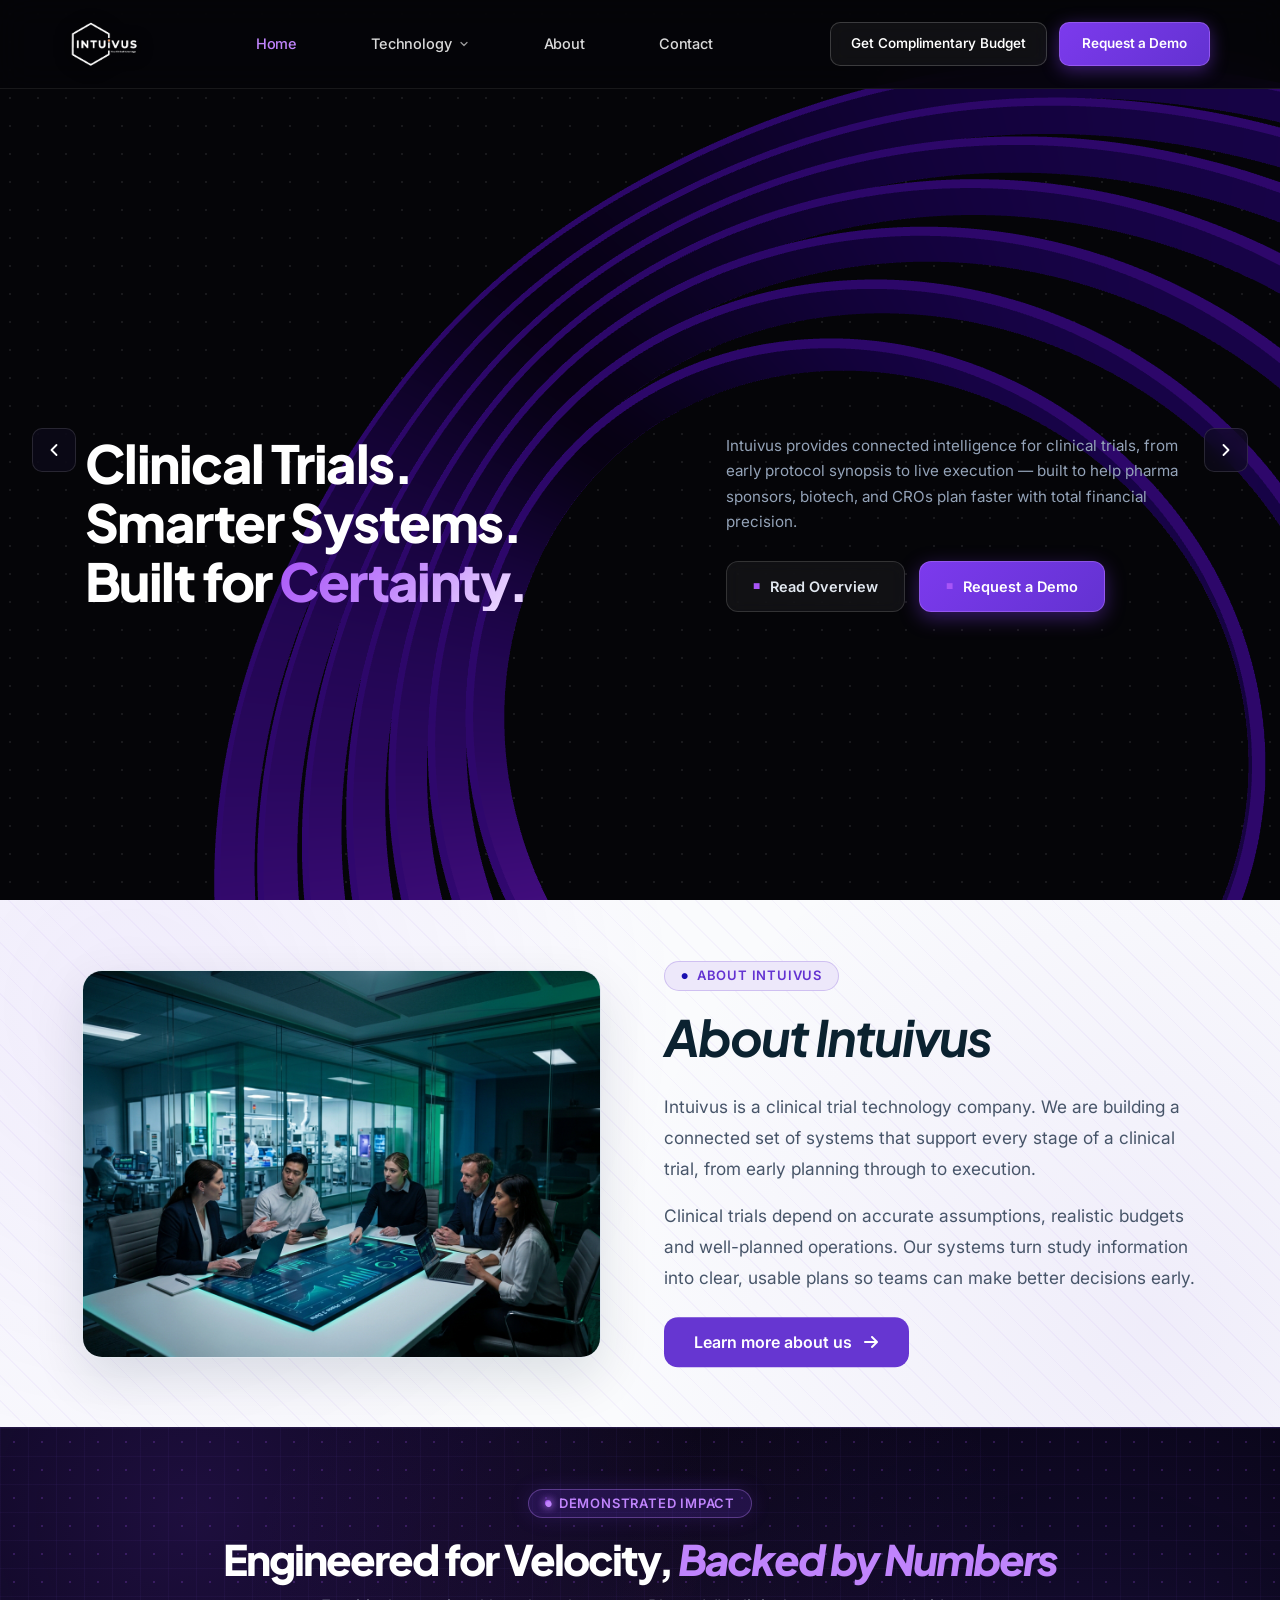
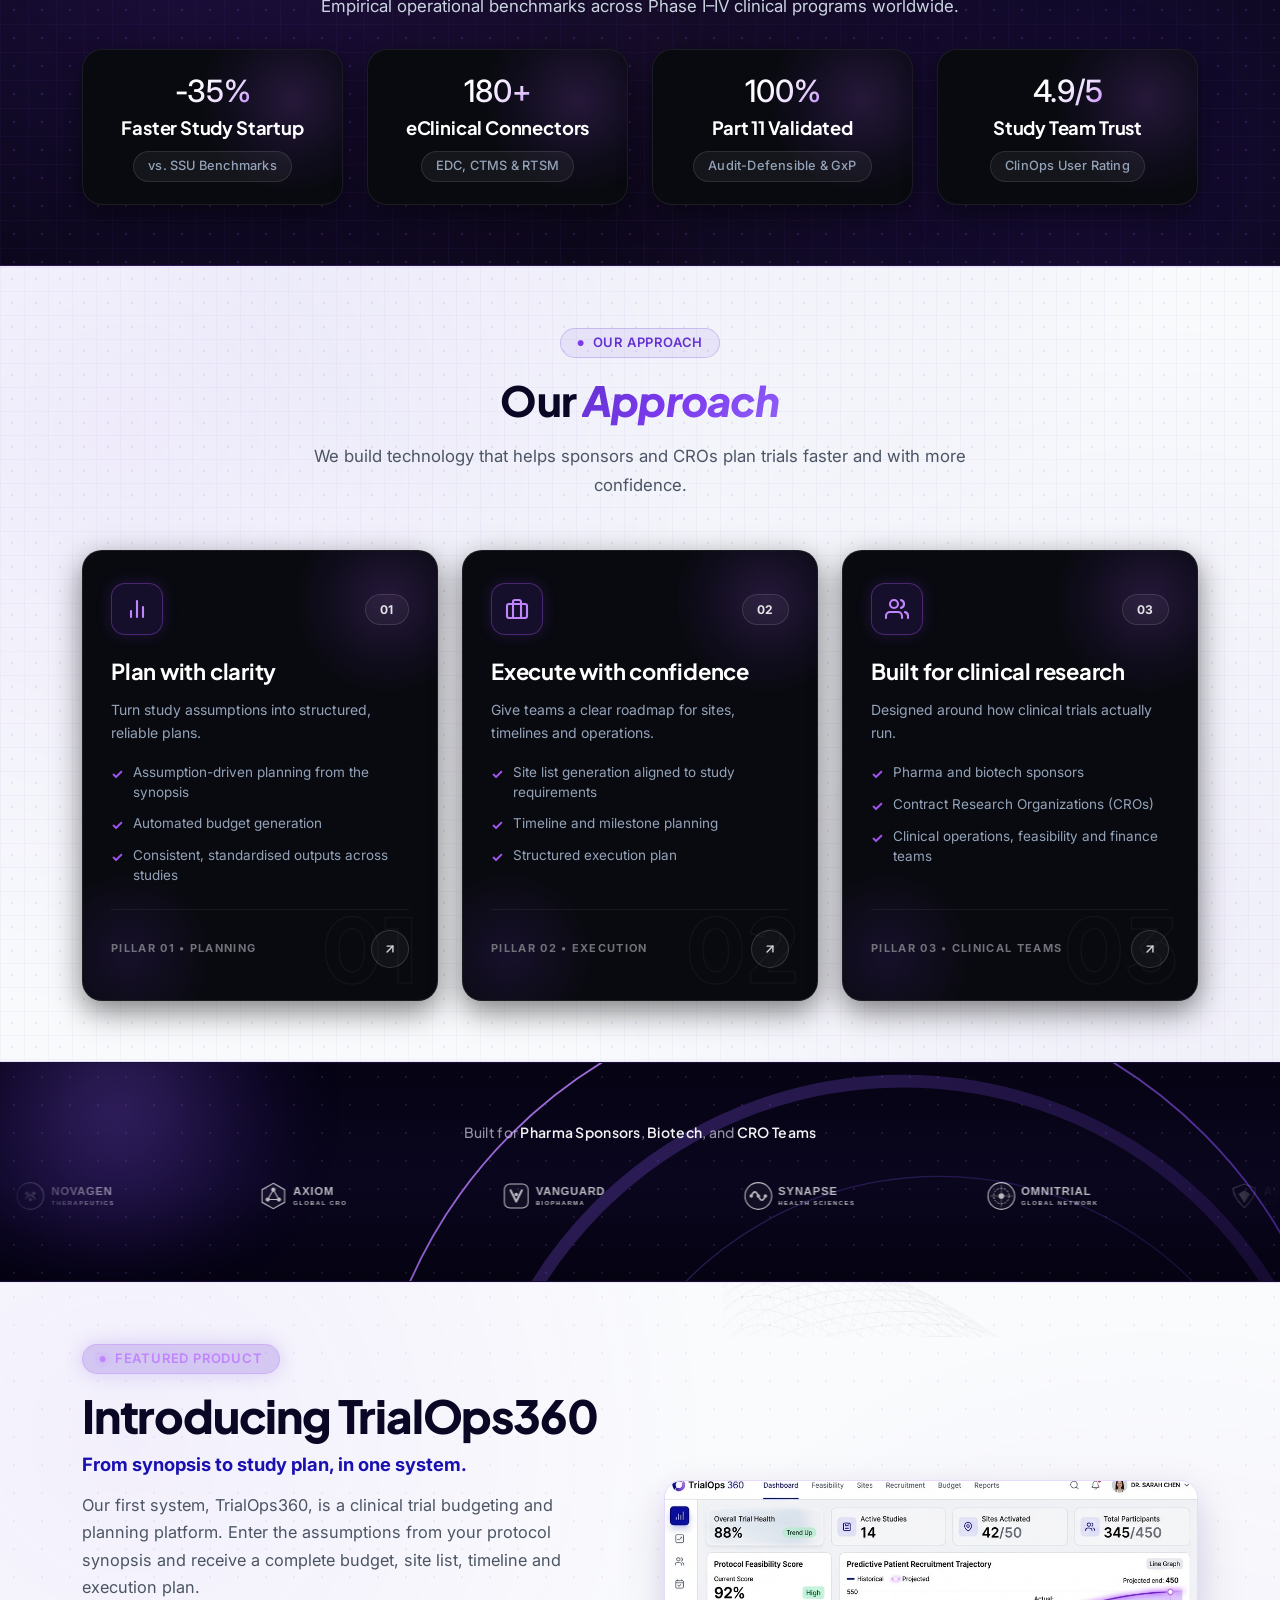
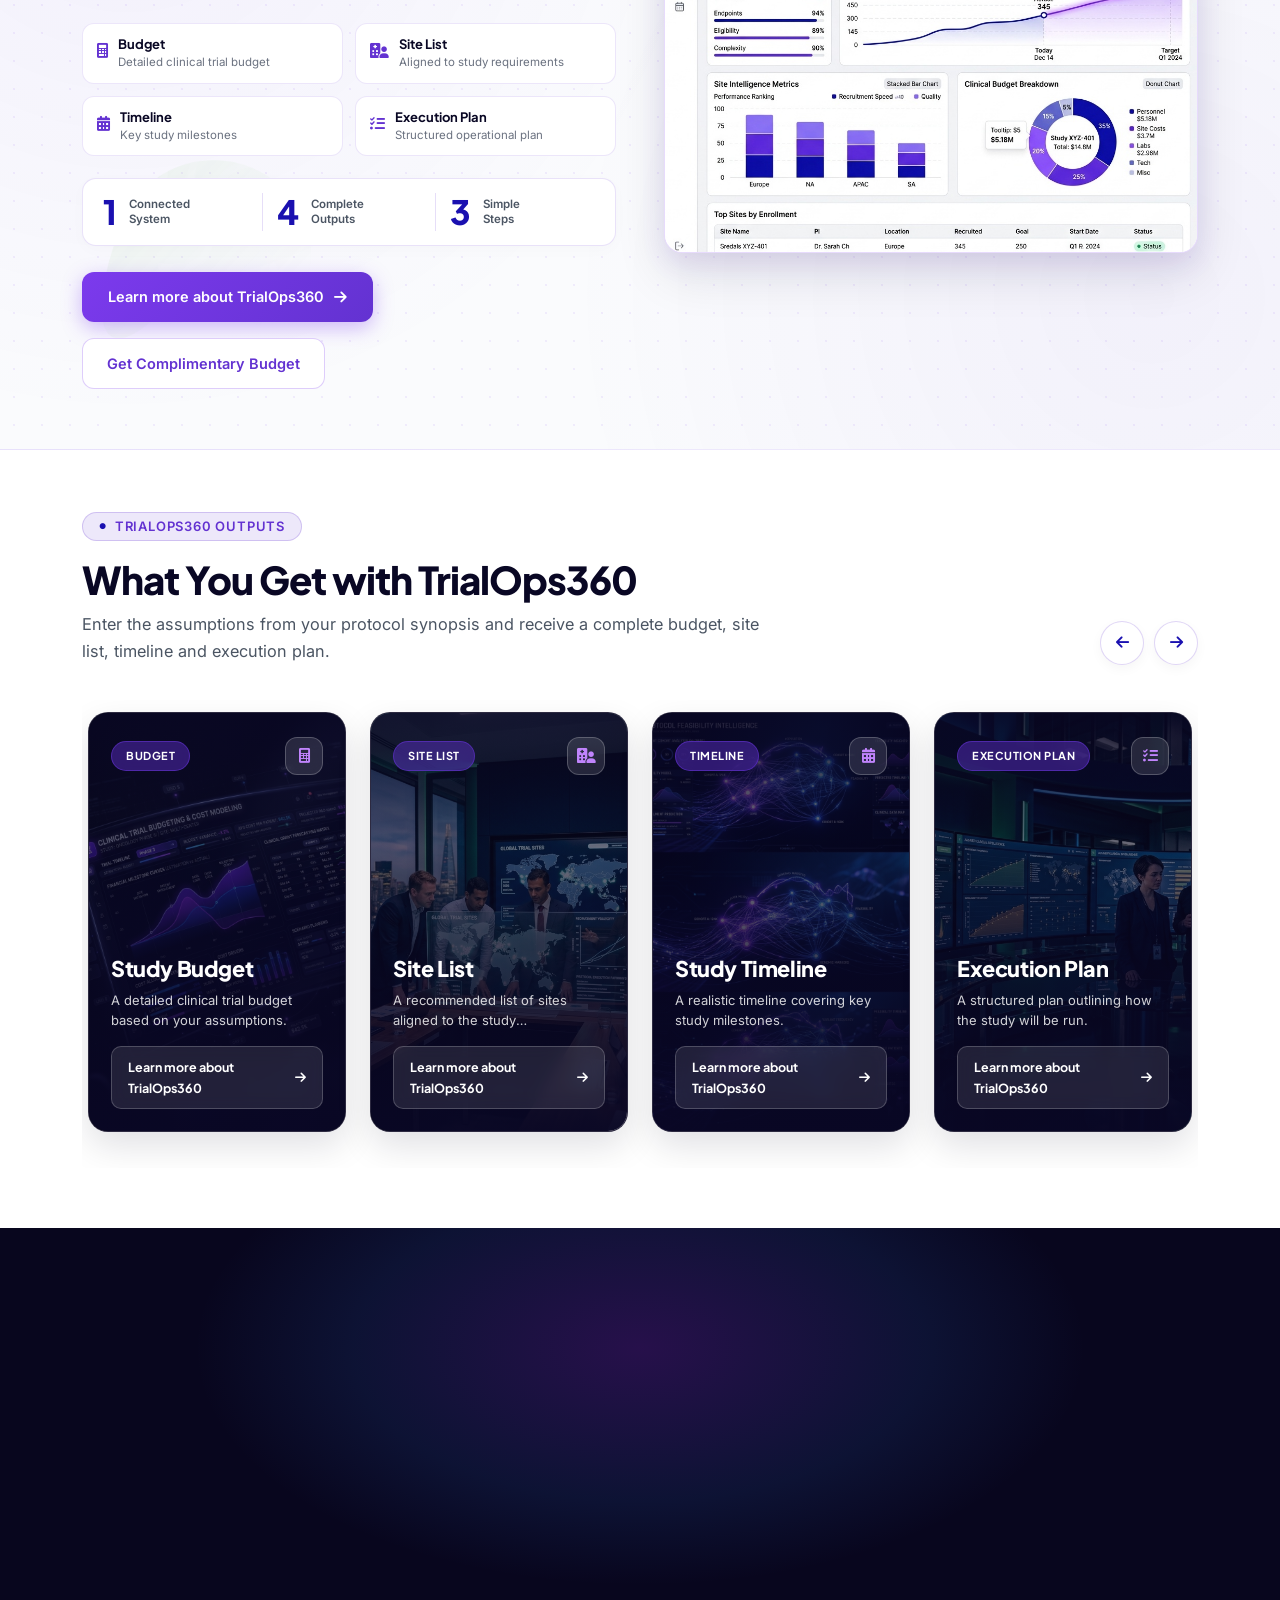
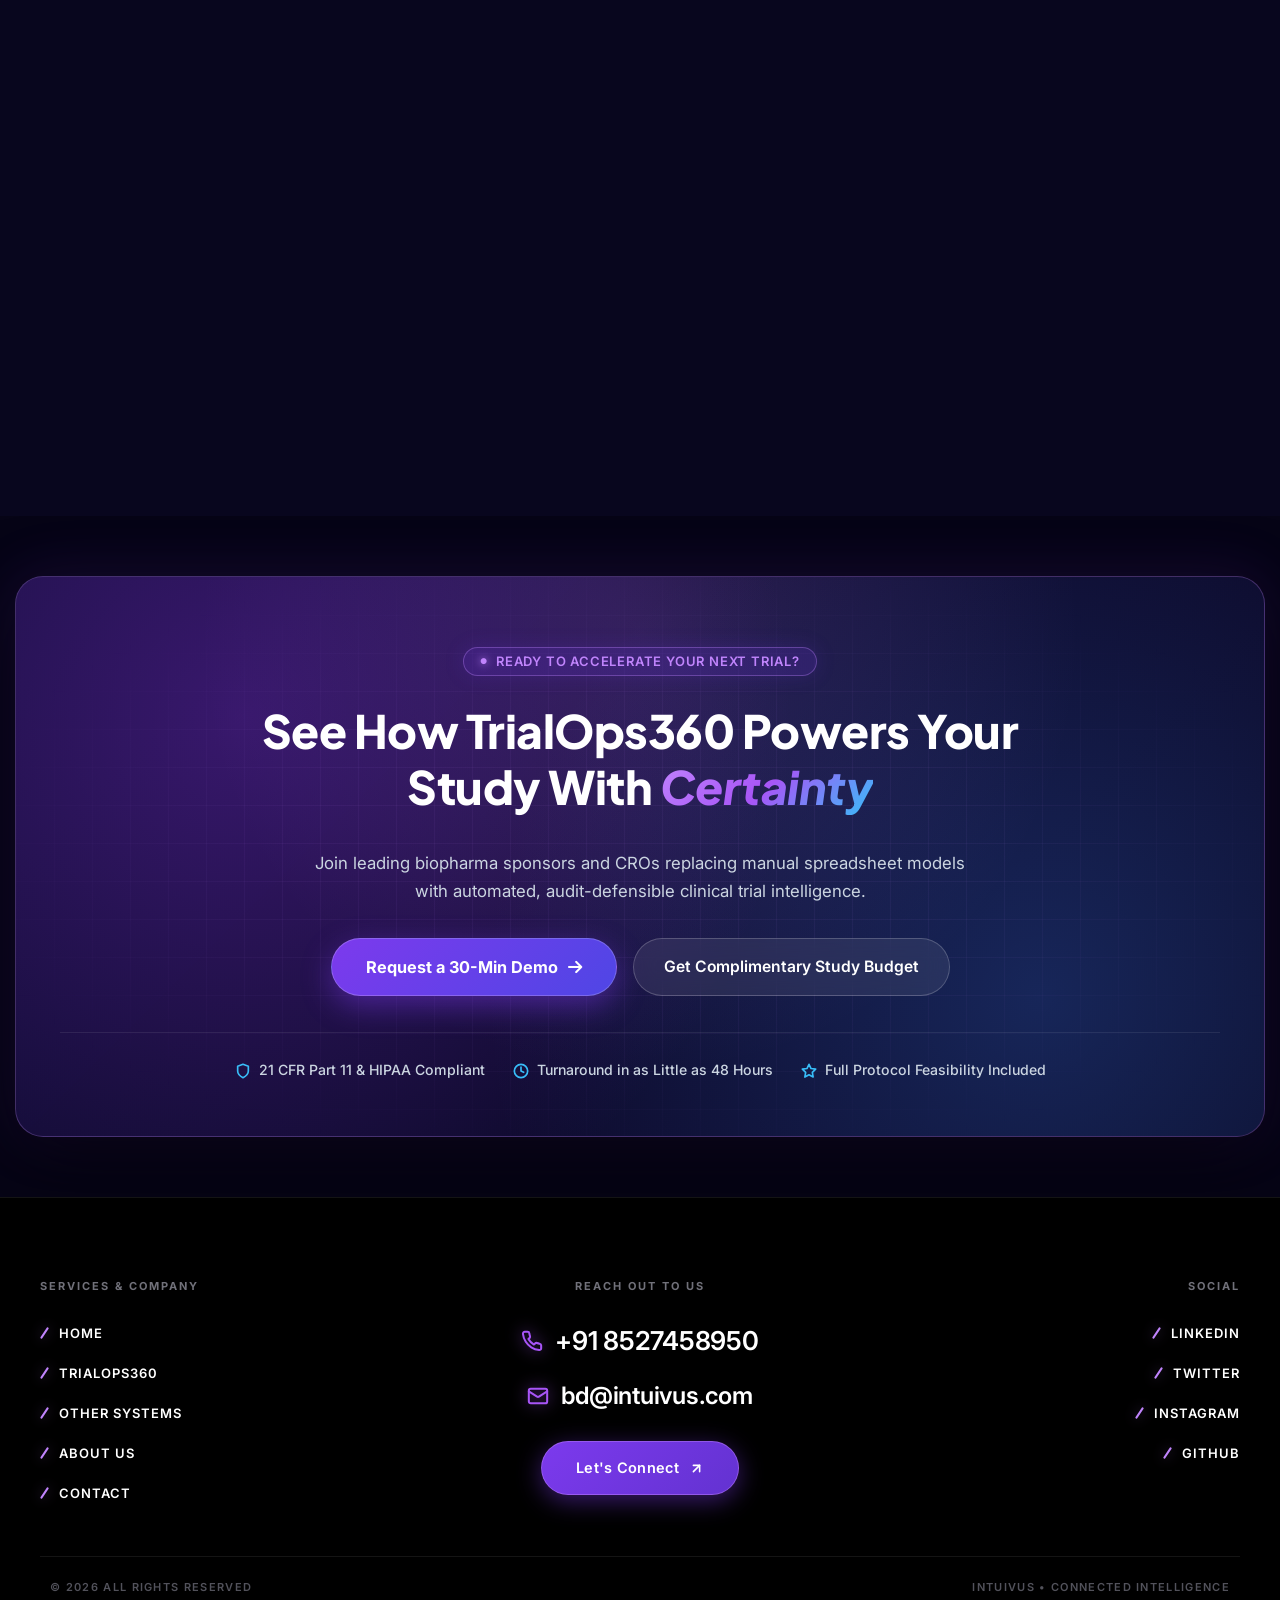
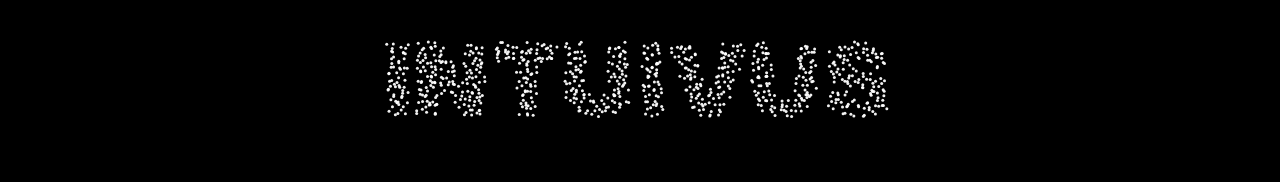
==== commit c7d09ca9: "fix content" ====
--- a/index.html
+++ b/index.html
@@ -204,12 +204,25 @@
     <!-- End The Lonely Pixel Style Scrollytelling Hero Section -->
 
     <!-- Section 2: About Intuivus (short) -->
-    <section class="about-section pt-100 pb-80" id="about" style="scroll-margin-top: 90px;">
+    <section class="about-section pt-60 pb-60" id="about" style="scroll-margin-top: 90px;">
       <div class="container">
         <div class="row align-items-center">
-          <div class="col-xl-6 col-lg-6 about-reveal-wrap">
+          <!-- Swapped: Image on Left -->
+          <div class="col-xl-6 col-lg-6 mb-5 mb-lg-0">
+            <div class="about-image-wrapper position-relative pe-xl-4" data-aos="fade-right" data-aos-duration="1000">
+              <div class="image-inner position-relative"
+                style="border-radius: 20px; overflow: hidden; box-shadow: 0 20px 50px rgba(11, 34, 48, 0.12); border: 1px solid #e2e8f0;">
+                <img src="images/resource/about-clinical-research.jpg" alt="Intuivus Clinical Research Team"
+                  class="w-100 h-auto" style="display: block; object-fit: cover;">
+              </div>
+            </div>
+          </div>
+          <!-- Swapped: Content on Right -->
+          <div class="col-xl-6 col-lg-6 about-reveal-wrap ps-xl-4" data-aos="fade-left" data-aos-duration="1000">
             <div class="sec-title mb-4">
-              <span class="sub-title about-reveal-subtitle"><span>About Intuivus</span> Clinical Trial Technology</span>
+              <span class="metrics-pill-badge mb-3">
+                <span class="badge-dot">●</span> About Intuivus
+              </span>
               <h2 class="title about-reveal-title" style="color: #0B2230; font-weight: 700;">About Intuivus</h2>
             </div>
             <div class="text mb-4">
@@ -223,33 +236,6 @@
             <div class="btn-box d-flex flex-wrap align-items-center gap-3 mt-4 about-reveal-btns">
               <a class="btn-style-one" href="about.html"><span class="btn-text">Learn more about us <i
                     class="fa fa-arrow-right ms-2"></i></span></a>
-              <a class="btn-style-two" href="contact.html"><span class="btn-text">Contact Us</span></a>
-            </div>
-          </div>
-          <div class="col-xl-6 col-lg-6 mt-5 mt-lg-0">
-            <div class="about-image-wrapper position-relative ps-xl-4" data-aos="fade-left" data-aos-duration="1000">
-              <div class="image-inner position-relative"
-                style="border-radius: 20px; overflow: hidden; box-shadow: 0 20px 50px rgba(11, 34, 48, 0.12); border: 1px solid #e2e8f0;">
-                <img src="images/resource/about-clinical-research.jpg" alt="Intuivus Clinical Research Team"
-                  class="w-100 h-auto" style="display: block; object-fit: cover;">
-              </div>
-              <div class="experience-badge position-absolute"
-                style="bottom: 25px; left: 45px; background: rgba(9, 7, 36, 0.92); backdrop-filter: blur(10px); border: 1px solid rgba(180, 99, 219, 0.4); border-radius: 14px; padding: 14px 22px; z-index: 2; box-shadow: 0 10px 30px rgba(0,0,0,0.35);">
-                <div class="d-flex align-items-center gap-3">
-                  <div
-                    style="width: 42px; height: 42px; border-radius: 10px; background: rgba(99, 50, 209, 0.25); display: flex; align-items: center; justify-content: center; color: #FD904A; font-size: 1.25rem; flex-shrink: 0;">
-                    <svg width="22" height="22" viewBox="0 0 24 24" fill="none" stroke="currentColor" stroke-width="2.2"
-                      stroke-linecap="round" stroke-linejoin="round">
-                      <path d="M12 22s8-4 8-10V5l-8-3-8 3v7c0 6 8 10 8 10z"></path>
-                      <path d="m9 12 2 2 4-4"></path>
-                    </svg>
-                  </div>
-                  <div>
-                    <div style="color: #ffffff; font-weight: 700; font-size: 1.05rem; line-height: 1.2;">Intuivus</div>
-                    <div style="color: #C084FC; font-size: 0.82rem;">Smarter systems for clinical trials</div>
-                  </div>
-                </div>
-              </div>
             </div>
           </div>
         </div>
@@ -259,177 +245,77 @@
 
     <!-- Dark Obsidian 4-Card Section (TrialOps360 Outputs Overview) -->
     <!-- 4-Card Section: Protocol Synopsis to Live Execution (Exact Image 1 Spec) -->
-    <section class="metrics-section synopsis-flow-section pt-100 pb-100" id="metrics">
+    <!-- Demonstrated Impact Metrics Section (Exact Image 2 Spec with Image 1 Card Design) -->
+    <section class="metrics-section synopsis-flow-section pt-60 pb-60" id="metrics">
       <div class="container">
-        <div class="sec-title text-center mb-50" data-aos="fade-up">
-          <p class="metrics-sub-desc mx-auto" style="max-width: 760px; color: #CBD5E1; font-size: 1.12rem; line-height: 1.7; font-weight: 400;">
-            Enter the assumptions from your protocol synopsis and receive a complete budget, site list, timeline and execution plan.
-          </p>
+        <div class="sec-title text-center light mb-35" data-aos="fade-up">
+          <span class="metrics-pill-badge mb-3">
+            <span class="badge-dot">●</span> Demonstrated Impact
+          </span>
+          <h2 class="title" style="color: #ffffff; font-weight: 800; font-size: clamp(26px, 5.5vw, 42px); line-height: 1.2;">
+            Engineered for Velocity, <span style="color: #C084FC;">Backed by Numbers</span>
+          </h2>
+          <div class="text mx-auto mt-2" style="max-width: 720px; color: #cbd5e1; font-size: 1.05rem; line-height: 1.6;">
+            Empirical operational benchmarks across Phase I&ndash;IV clinical programs worldwide.
+          </div>
         </div>
 
         <div class="row g-4 justify-content-center">
-          <!-- Card 1: Step 01 Study Budget -->
+          <!-- Card 1: Faster Study Startup -->
           <div class="col-xl-3 col-lg-6 col-md-6 col-12" data-aos="fade-up" data-aos-delay="100">
             <div class="hyper-ref-card">
               <div class="hyper-card-glow-bg" aria-hidden="true"></div>
-              <span class="hyper-card-watermark" aria-hidden="true">01</span>
               
-              <div class="hyper-card-content">
-                <div>
-                  <div class="hyper-card-top-row">
-                    <div class="hyper-card-icon-box" aria-hidden="true">
-                      <svg width="22" height="22" viewBox="0 0 24 24" fill="none" stroke="currentColor" stroke-width="2.1" stroke-linecap="round" stroke-linejoin="round">
-                        <line x1="8" y1="6" x2="21" y2="6"></line>
-                        <line x1="8" y1="12" x2="21" y2="12"></line>
-                        <line x1="8" y1="18" x2="21" y2="18"></line>
-                        <line x1="3" y1="6" x2="3.01" y2="6"></line>
-                        <line x1="3" y1="12" x2="3.01" y2="12"></line>
-                        <line x1="3" y1="18" x2="3.01" y2="18"></line>
-                      </svg>
-                    </div>
-                    <span class="hyper-card-badge-pill">01</span>
-                  </div>
-                  <h3 class="hyper-card-title">Study Budget</h3>
-                  <p class="hyper-card-desc">
-                    Deterministic study budget with country fee models, investigator grants &amp; patient visit cost schedules.
-                  </p>
-                  <div class="hyper-step-tags mt-3">
-                    <span class="hyper-tag">Deterministic Cost</span>
-                    <span class="hyper-tag">Fee Benchmarks</span>
-                  </div>
-                </div>
-
-                <div class="hyper-card-footer mt-4">
-                  <span class="hyper-card-footer-label">STEP 01 &bull; BUDGET</span>
-                  <div class="hyper-card-arrow-btn" aria-label="Explore Study Budget">
-                    <svg width="14" height="14" viewBox="0 0 24 24" fill="none" stroke="currentColor" stroke-width="2.4" stroke-linecap="round" stroke-linejoin="round">
-                      <line x1="7" y1="17" x2="17" y2="7"></line>
-                      <polyline points="7 7 17 7 17 17"></polyline>
-                    </svg>
-                  </div>
-                </div>
-              </div>
-            </div>
-          </div>
-
-          <!-- Card 2: Step 02 Site List -->
+              <div class="hyper-card-content text-center">
+                <div class="hyper-stat-number">-35%</div>
+                <h3 class="hyper-card-title">Faster Study Startup</h3>
+                <div class="hyper-step-tags justify-content-center">
+                  <span class="hyper-tag">vs. SSU Benchmarks</span>
+                </div>
+              </div>
+            </div>
+          </div>
+
+          <!-- Card 2: eClinical Connectors -->
           <div class="col-xl-3 col-lg-6 col-md-6 col-12" data-aos="fade-up" data-aos-delay="200">
             <div class="hyper-ref-card">
               <div class="hyper-card-glow-bg" aria-hidden="true"></div>
-              <span class="hyper-card-watermark" aria-hidden="true">02</span>
               
-              <div class="hyper-card-content">
-                <div>
-                  <div class="hyper-card-top-row">
-                    <div class="hyper-card-icon-box" aria-hidden="true">
-                      <svg width="22" height="22" viewBox="0 0 24 24" fill="none" stroke="currentColor" stroke-width="2.1" stroke-linecap="round" stroke-linejoin="round">
-                        <path d="M21 10c0 7-9 13-9 13s-9-6-9-13a9 9 0 0 1 18 0z"></path>
-                        <circle cx="12" cy="10" r="3"></circle>
-                      </svg>
-                    </div>
-                    <span class="hyper-card-badge-pill">02</span>
-                  </div>
-                  <h3 class="hyper-card-title">Site List</h3>
-                  <p class="hyper-card-desc">
-                    Algorithmically filtered site recommendations aligned with protocol inclusion criteria &amp; patient pools.
-                  </p>
-                  <div class="hyper-step-tags mt-3">
-                    <span class="hyper-tag">Global Sites</span>
-                    <span class="hyper-tag">Feasibility Aligned</span>
-                  </div>
-                </div>
-
-                <div class="hyper-card-footer mt-4">
-                  <span class="hyper-card-footer-label">STEP 02 &bull; SITES</span>
-                  <div class="hyper-card-arrow-btn" aria-label="Explore Site List">
-                    <svg width="14" height="14" viewBox="0 0 24 24" fill="none" stroke="currentColor" stroke-width="2.4" stroke-linecap="round" stroke-linejoin="round">
-                      <line x1="7" y1="17" x2="17" y2="7"></line>
-                      <polyline points="7 7 17 7 17 17"></polyline>
-                    </svg>
-                  </div>
-                </div>
-              </div>
-            </div>
-          </div>
-
-          <!-- Card 3: Step 03 Timeline -->
+              <div class="hyper-card-content text-center">
+                <div class="hyper-stat-number">180+</div>
+                <h3 class="hyper-card-title">eClinical Connectors</h3>
+                <div class="hyper-step-tags justify-content-center">
+                  <span class="hyper-tag">EDC, CTMS &amp; RTSM</span>
+                </div>
+              </div>
+            </div>
+          </div>
+
+          <!-- Card 3: Part 11 Validated -->
           <div class="col-xl-3 col-lg-6 col-md-6 col-12" data-aos="fade-up" data-aos-delay="300">
             <div class="hyper-ref-card">
               <div class="hyper-card-glow-bg" aria-hidden="true"></div>
-              <span class="hyper-card-watermark" aria-hidden="true">03</span>
               
-              <div class="hyper-card-content">
-                <div>
-                  <div class="hyper-card-top-row">
-                    <div class="hyper-card-icon-box" aria-hidden="true">
-                      <svg width="22" height="22" viewBox="0 0 24 24" fill="none" stroke="currentColor" stroke-width="2.1" stroke-linecap="round" stroke-linejoin="round">
-                        <circle cx="12" cy="12" r="10"></circle>
-                        <polyline points="12 6 12 12 16 14"></polyline>
-                      </svg>
-                    </div>
-                    <span class="hyper-card-badge-pill">03</span>
-                  </div>
-                  <h3 class="hyper-card-title">Timeline</h3>
-                  <p class="hyper-card-desc">
-                    Critical-path operational roadmap from ethics submission through First Patient In (FPI) to database lock.
-                  </p>
-                  <div class="hyper-step-tags mt-3">
-                    <span class="hyper-tag">Critical Path</span>
-                    <span class="hyper-tag">FPI Forecast</span>
-                  </div>
-                </div>
-
-                <div class="hyper-card-footer mt-4">
-                  <span class="hyper-card-footer-label">STEP 03 &bull; TIMELINE</span>
-                  <div class="hyper-card-arrow-btn" aria-label="Explore Timeline">
-                    <svg width="14" height="14" viewBox="0 0 24 24" fill="none" stroke="currentColor" stroke-width="2.4" stroke-linecap="round" stroke-linejoin="round">
-                      <line x1="7" y1="17" x2="17" y2="7"></line>
-                      <polyline points="7 7 17 7 17 17"></polyline>
-                    </svg>
-                  </div>
-                </div>
-              </div>
-            </div>
-          </div>
-
-          <!-- Card 4: Step 04 Execution Plan -->
+              <div class="hyper-card-content text-center">
+                <div class="hyper-stat-number">100%</div>
+                <h3 class="hyper-card-title">Part 11 Validated</h3>
+                <div class="hyper-step-tags justify-content-center">
+                  <span class="hyper-tag">Audit-Defensible &amp; GxP</span>
+                </div>
+              </div>
+            </div>
+          </div>
+
+          <!-- Card 4: Study Team Trust -->
           <div class="col-xl-3 col-lg-6 col-md-6 col-12" data-aos="fade-up" data-aos-delay="400">
             <div class="hyper-ref-card">
               <div class="hyper-card-glow-bg" aria-hidden="true"></div>
-              <span class="hyper-card-watermark" aria-hidden="true">04</span>
               
-              <div class="hyper-card-content">
-                <div>
-                  <div class="hyper-card-top-row">
-                    <div class="hyper-card-icon-box" aria-hidden="true">
-                      <svg width="22" height="22" viewBox="0 0 24 24" fill="none" stroke="currentColor" stroke-width="2.1" stroke-linecap="round" stroke-linejoin="round">
-                        <path d="M14 2H6a2 2 0 0 0-2 2v16a2 2 0 0 0 2 2h12a2 2 0 0 0 2-2V8z"></path>
-                        <polyline points="14 2 14 8 20 8"></polyline>
-                        <line x1="16" y1="13" x2="8" y2="13"></line>
-                        <line x1="16" y1="17" x2="8" y2="17"></line>
-                        <polyline points="10 9 9 9 8 9"></polyline>
-                      </svg>
-                    </div>
-                    <span class="hyper-card-badge-pill">04</span>
-                  </div>
-                  <h3 class="hyper-card-title">Execution Plan</h3>
-                  <p class="hyper-card-desc">
-                    Structured, board-ready operational synopsis and CRO RFP specifications ready for immediate execution.
-                  </p>
-                  <div class="hyper-step-tags mt-3">
-                    <span class="hyper-tag">Board-Ready</span>
-                    <span class="hyper-tag">Structured Output</span>
-                  </div>
-                </div>
-
-                <div class="hyper-card-footer mt-4">
-                  <span class="hyper-card-footer-label">STEP 04 &bull; EXECUTION</span>
-                  <div class="hyper-card-arrow-btn" aria-label="Explore Execution Plan">
-                    <svg width="14" height="14" viewBox="0 0 24 24" fill="none" stroke="currentColor" stroke-width="2.4" stroke-linecap="round" stroke-linejoin="round">
-                      <line x1="7" y1="17" x2="17" y2="7"></line>
-                      <polyline points="7 7 17 7 17 17"></polyline>
-                    </svg>
-                  </div>
+              <div class="hyper-card-content text-center">
+                <div class="hyper-stat-number">4.9/5</div>
+                <h3 class="hyper-card-title">Study Team Trust</h3>
+                <div class="hyper-step-tags justify-content-center">
+                  <span class="hyper-tag">ClinOps User Rating</span>
                 </div>
               </div>
             </div>
@@ -440,7 +326,7 @@
     <!-- End Metrics Section -->
 
     <!-- Section 3: Our Approach (3-Pillar Minimalist Grid) -->
-    <section class="why-us-section pt-100 pb-100" id="our-approach">
+    <section class="why-us-section pt-60 pb-60" id="our-approach">
       <div class="container">
         <div class="sec-title text-center mb-55" data-aos="fade-up">
           <span class="metrics-pill-badge mb-3">
@@ -683,9 +569,9 @@
             <div class="row align-items-center g-5">
               <div class="col-xl-6 col-lg-6 col-12" data-aos="fade-right">
                 <div class="sec-title light mb-0">
-                  <div class="sub-title">
-                    <span>Featured Product</span> TrialOps360
-                  </div>
+                  <span class="metrics-pill-badge mb-3">
+                    <span class="badge-dot">●</span> Featured Product
+                  </span>
 
                   <h2 class="flagship-heading">Introducing <span class="d-inline-block">TrialOps360</span></h2>
 
@@ -804,7 +690,8 @@
           </div>
         </div>
 
-        <div class="swiper-container modular-products-swiper">
+        <!-- Modular Outputs Swiper Carousel (Standard Clean Modern SaaS Slider) -->
+        <div class="swiper swiper-container modular-products-swiper">
           <div class="swiper-wrapper" id="modular-products-container">
             <!-- Slide 1: Study Budget -->
             <div class="swiper-slide">
@@ -916,16 +803,17 @@
     </section>
     <!-- End Modular Section -->
 
-    <!-- Section 6: Who It Is For (Target Audience Section) -->
-    <section class="testimonial-section pt-60 pb-60" id="who-it-is-for" style="background: #f8fafc;">
+        <!-- Section 6: Who It Is For (Target Audience Section - Redesigned Modern SaaS) -->
+    <section class="testimonial-section pt-60 pb-60" id="who-it-is-for">
       <div class="large-container">
-        <div class="outer-box who-it-is-for-box"
-          style="background: #090724; border: 1px solid rgba(180, 99, 219, 0.2); border-radius: 20px; position: relative; overflow: hidden; box-shadow: 0 20px 60px rgba(9, 7, 36, 0.25);">
-          <div class="sec-title text-center light mb-50">
-            <span class="sub-title"><span>Audience</span> Built for Trial Teams</span>
-            <h2 class="title" style="color: #ffffff; font-weight: 800; font-size: clamp(26px, 6vw, 42px); line-height: 1.2;">Who It Is <span style="color: #C084FC;">For</span></h2>
-            <div class="text mx-auto mt-2" style="max-width: 600px; color: #cbd5e1; font-size: 1rem; line-height: 1.6;">
-              We build technology that helps sponsors and CROs plan trials faster and with more confidence.
+        <div class="outer-box who-it-is-for-box">
+          <div class="sec-title text-center light mb-50" data-aos="fade-up">
+            <span class="metrics-pill-badge mb-3">
+              <span class="badge-dot">●</span> Built for Clinical Teams
+            </span>
+            <h2 class="title" style="color: #ffffff; font-weight: 800; font-size: clamp(28px, 5vw, 44px); line-height: 1.2;">Who It Is <span style="background: linear-gradient(135deg, #c084fc 0%, #a855f7 100%); -webkit-background-clip: text; -webkit-text-fill-color: transparent;">For</span></h2>
+            <div class="text mx-auto mt-2" style="max-width: 650px; color: #94a3b8; font-size: 1.02rem; line-height: 1.65;">
+              Purpose-built intelligence workflows designed for sponsors, CROs, clinops leaders, and emerging biotech innovators.
             </div>
           </div>
 
@@ -968,7 +856,7 @@
                 <svg width="15" height="15" viewBox="0 0 24 24" fill="none" stroke="currentColor" stroke-width="2.2" stroke-linecap="round" stroke-linejoin="round" aria-hidden="true">
                   <circle cx="12" cy="12" r="10"></circle>
                   <circle cx="12" cy="12" r="6"></circle>
-                  <circle cx="12" cy="12" r="2"></circle>
+                  <circle cx="12" cy="2" r="2"></circle>
                 </svg>
                 <span>Small &amp; Mid-Size</span>
               </button>
@@ -982,41 +870,28 @@
               <div class="audience-panel-grid">
                 <div class="audience-panel-left">
                   <span class="audience-role-pill">Clinical Operations &amp; Development Heads</span>
-                  <h3 class="audience-panel-title">Pharma &amp; Biotech Sponsors</h3>
+                  <h3 class="audience-panel-title">Turn Protocol Synopses into Board-Approved Budgets in Days</h3>
                   <p class="audience-panel-desc">
-                    Eliminate trial planning uncertainty. Turn early protocol synopses into detailed operational budgets, site allocations, and realistic milestone schedules with total confidence.
+                    Eliminate trial planning uncertainty. Replace weeks of fragmented spreadsheet modeling with automated bottom-up budgets, site allocations, and realistic milestone schedules with total certainty.
                   </p>
-                  <div class="audience-checklist">
-                    <div class="audience-check-item">
-                      <div class="audience-check-icon">
-                        <svg width="12" height="12" viewBox="0 0 24 24" fill="none" stroke="currentColor" stroke-width="3" stroke-linecap="round" stroke-linejoin="round"><polyline points="20 6 9 17 4 12"></polyline></svg>
-                      </div>
-                      <div class="audience-check-text">
-                        <strong>Protocol-Driven Ingestion</strong>
-                        <span>Turn draft synopsis assumptions directly into structured study models</span>
-                      </div>
-                    </div>
-                    <div class="audience-check-item">
-                      <div class="audience-check-icon">
-                        <svg width="12" height="12" viewBox="0 0 24 24" fill="none" stroke="currentColor" stroke-width="3" stroke-linecap="round" stroke-linejoin="round"><polyline points="20 6 9 17 4 12"></polyline></svg>
-                      </div>
-                      <div class="audience-check-text">
-                        <strong>Automated Bottom-Up Budgeting</strong>
-                        <span>Generate institutional-grade cost forecasts without spreadsheet formulas</span>
-                      </div>
-                    </div>
-                    <div class="audience-check-item">
-                      <div class="audience-check-icon">
-                        <svg width="12" height="12" viewBox="0 0 24 24" fill="none" stroke="currentColor" stroke-width="3" stroke-linecap="round" stroke-linejoin="round"><polyline points="20 6 9 17 4 12"></polyline></svg>
-                      </div>
-                      <div class="audience-check-text">
-                        <strong>Standardized Study Governance</strong>
-                        <span>Consistent, audit-ready operational roadmaps across global studies</span>
-                      </div>
-                    </div>
-                  </div>
+
+                  <div class="audience-metrics-grid">
+                    <div class="audience-metric-card">
+                      <div class="audience-metric-num"><span class="metric-icon">⚡</span> 75% Faster</div>
+                      <div class="audience-metric-label">Operational Model Delivery</div>
+                    </div>
+                    <div class="audience-metric-card">
+                      <div class="audience-metric-num"><span class="metric-icon">🎯</span> 98%+ Accuracy</div>
+                      <div class="audience-metric-label">Site Feasibility &amp; Capacity</div>
+                    </div>
+                    <div class="audience-metric-card">
+                      <div class="audience-metric-num"><span class="metric-icon">🛡️</span> 100% GxP</div>
+                      <div class="audience-metric-label">Part 11 Audit-Defensible</div>
+                    </div>
+                  </div>
+
                   <a href="#cta" class="audience-cta-link">
-                    Explore Sponsor Solutions
+                    <span>Explore Sponsor Solutions</span>
                     <svg width="14" height="14" viewBox="0 0 24 24" fill="none" stroke="currentColor" stroke-width="2.2" stroke-linecap="round" stroke-linejoin="round"><line x1="5" y1="12" x2="19" y2="12"></line><polyline points="12 5 19 12 12 19"></polyline></svg>
                   </a>
                 </div>
@@ -1024,20 +899,34 @@
                 <div class="audience-panel-right">
                   <div class="audience-preview-widget">
                     <div class="widget-header">
-                      <div class="widget-header-title">
-                        <span class="live-pulse"></span>
-                        TrialOps360 &bull; Sponsor Mode
+                      <div class="widget-header-left">
+                        <div class="widget-mac-dots"><span></span><span></span><span></span></div>
+                        <div class="widget-header-title">
+                          <span class="live-pulse"></span>
+                          TrialOps360 &bull; Sponsor Mode
+                        </div>
                       </div>
                       <span class="widget-header-badge">Live System</span>
                     </div>
+
+                    <div class="widget-progress-wrap">
+                      <div class="widget-progress-header">
+                        <span>Study Budget Allocation</span>
+                        <strong>$18.4M Total Forecast</strong>
+                      </div>
+                      <div class="widget-progress-track">
+                        <div class="widget-progress-fill" style="width: 82%;"></div>
+                      </div>
+                    </div>
+
                     <div class="widget-rows">
                       <div class="widget-row">
                         <span class="widget-row-label">Protocol Ingestion</span>
-                        <span class="widget-row-value val-accent">100% Ingested</span>
+                        <span class="widget-row-value val-accent">100% Ingested &bull; Verified</span>
                       </div>
                       <div class="widget-row">
-                        <span class="widget-row-label">Budget Model</span>
-                        <span class="widget-row-value">Automated &bull; Verified</span>
+                        <span class="widget-row-label">Global Sites Activated</span>
+                        <span class="widget-row-value">42 Sites &bull; 6 Countries</span>
                       </div>
                       <div class="widget-row">
                         <span class="widget-row-label">Operational Timeline</span>
@@ -1058,41 +947,28 @@
               <div class="audience-panel-grid">
                 <div class="audience-panel-left">
                   <span class="audience-role-pill">BD, Proposals &amp; Project Management</span>
-                  <h3 class="audience-panel-title">CRO Leadership &amp; Teams</h3>
+                  <h3 class="audience-panel-title">Build Competitive, Margin-Defended Bids with Total Precision</h3>
                   <p class="audience-panel-desc">
-                    Empower proposal and operations teams to build competitive, transparent study budgets and execution plans that defend margins and win sponsor trust.
+                    Empower proposal and operations teams to build transparent, institutional-grade clinical trial budgets that win sponsor trust while defending project margins against scope creep.
                   </p>
-                  <div class="audience-checklist">
-                    <div class="audience-check-item">
-                      <div class="audience-check-icon">
-                        <svg width="12" height="12" viewBox="0 0 24 24" fill="none" stroke="currentColor" stroke-width="3" stroke-linecap="round" stroke-linejoin="round"><polyline points="20 6 9 17 4 12"></polyline></svg>
-                      </div>
-                      <div class="audience-check-text">
-                        <strong>Rapid RFP Turnaround</strong>
-                        <span>Build compliant bids in hours instead of weeks with high confidence</span>
-                      </div>
-                    </div>
-                    <div class="audience-check-item">
-                      <div class="audience-check-icon">
-                        <svg width="12" height="12" viewBox="0 0 24 24" fill="none" stroke="currentColor" stroke-width="3" stroke-linecap="round" stroke-linejoin="round"><polyline points="20 6 9 17 4 12"></polyline></svg>
-                      </div>
-                      <div class="audience-check-text">
-                        <strong>Site Feasibility Alignment</strong>
-                        <span>Accurate country-specific site counts and patient recruitment rates</span>
-                      </div>
-                    </div>
-                    <div class="audience-check-item">
-                      <div class="audience-check-icon">
-                        <svg width="12" height="12" viewBox="0 0 24 24" fill="none" stroke="currentColor" stroke-width="3" stroke-linecap="round" stroke-linejoin="round"><polyline points="20 6 9 17 4 12"></polyline></svg>
-                      </div>
-                      <div class="audience-check-text">
-                        <strong>Transparent Cost Defenses</strong>
-                        <span>Line-item clarity that satisfies sponsor procurement and finance</span>
-                      </div>
-                    </div>
-                  </div>
+
+                  <div class="audience-metrics-grid">
+                    <div class="audience-metric-card">
+                      <div class="audience-metric-num"><span class="metric-icon">⚡</span> &lt; 48 Hours</div>
+                      <div class="audience-metric-label">Rapid RFP Bid Turnaround</div>
+                    </div>
+                    <div class="audience-metric-card">
+                      <div class="audience-metric-num"><span class="metric-icon">📈</span> 18.4% Margin</div>
+                      <div class="audience-metric-label">Protected Project Margin</div>
+                    </div>
+                    <div class="audience-metric-card">
+                      <div class="audience-metric-num"><span class="metric-icon">🤝</span> +40% Win</div>
+                      <div class="audience-metric-label">Sponsor Proposal Trust</div>
+                    </div>
+                  </div>
+
                   <a href="#cta" class="audience-cta-link">
-                    Explore CRO Solutions
+                    <span>Explore CRO Solutions</span>
                     <svg width="14" height="14" viewBox="0 0 24 24" fill="none" stroke="currentColor" stroke-width="2.2" stroke-linecap="round" stroke-linejoin="round"><line x1="5" y1="12" x2="19" y2="12"></line><polyline points="12 5 19 12 12 19"></polyline></svg>
                   </a>
                 </div>
@@ -1100,24 +976,38 @@
                 <div class="audience-panel-right">
                   <div class="audience-preview-widget">
                     <div class="widget-header">
-                      <div class="widget-header-title">
-                        <span class="live-pulse"></span>
-                        TrialOps360 &bull; CRO Bid Suite
+                      <div class="widget-header-left">
+                        <div class="widget-mac-dots"><span></span><span></span><span></span></div>
+                        <div class="widget-header-title">
+                          <span class="live-pulse"></span>
+                          TrialOps360 &bull; CRO Bid Suite
+                        </div>
                       </div>
                       <span class="widget-header-badge">Proposal Mode</span>
                     </div>
+
+                    <div class="widget-progress-wrap">
+                      <div class="widget-progress-header">
+                        <span>Margin Protection Guard</span>
+                        <strong>22.5% Target Baseline</strong>
+                      </div>
+                      <div class="widget-progress-track">
+                        <div class="widget-progress-fill" style="width: 90%; background: linear-gradient(90deg, #10b981 0%, #38bdf8 100%);"></div>
+                      </div>
+                    </div>
+
                     <div class="widget-rows">
                       <div class="widget-row">
                         <span class="widget-row-label">RFP Turnaround</span>
-                        <span class="widget-row-value val-accent">&lt; 48 Hours</span>
+                        <span class="widget-row-value val-accent">&lt; 48 Hours Delivered</span>
                       </div>
                       <div class="widget-row">
                         <span class="widget-row-label">Site Feasibility</span>
-                        <span class="widget-row-value">Country-Level Accuracy</span>
+                        <span class="widget-row-value">Country-Level Benchmark</span>
                       </div>
                       <div class="widget-row">
                         <span class="widget-row-label">Cost Transparency</span>
-                        <span class="widget-row-value">Defensible Line Items</span>
+                        <span class="widget-row-value">Audit-Defensible Items</span>
                       </div>
                     </div>
                     <div class="widget-footer">
@@ -1134,41 +1024,28 @@
               <div class="audience-panel-grid">
                 <div class="audience-panel-left">
                   <span class="audience-role-pill">Feasibility, Budgets &amp; Contracts</span>
-                  <h3 class="audience-panel-title">ClinOps, Feasibility &amp; Finance</h3>
+                  <h3 class="audience-panel-title">Total Visibility Over Trial Expenditure &amp; Milestone Escrow</h3>
                   <p class="audience-panel-desc">
-                    Connect clinical feasibility directly with financial execution. Replace chaotic spreadsheet templates with a synchronized, error-free planning engine.
+                    Connect clinical feasibility directly with financial execution. Compare multi-scenario forecasts, track milestone escrow gates, and eliminate mid-trial cost overruns permanently.
                   </p>
-                  <div class="audience-checklist">
-                    <div class="audience-check-item">
-                      <div class="audience-check-icon">
-                        <svg width="12" height="12" viewBox="0 0 24 24" fill="none" stroke="currentColor" stroke-width="3" stroke-linecap="round" stroke-linejoin="round"><polyline points="20 6 9 17 4 12"></polyline></svg>
-                      </div>
-                      <div class="audience-check-text">
-                        <strong>Zero Spreadsheet Fragility</strong>
-                        <span>Eliminate broken formulas and unlinked version errors permanently</span>
-                      </div>
-                    </div>
-                    <div class="audience-check-item">
-                      <div class="audience-check-icon">
-                        <svg width="12" height="12" viewBox="0 0 24 24" fill="none" stroke="currentColor" stroke-width="3" stroke-linecap="round" stroke-linejoin="round"><polyline points="20 6 9 17 4 12"></polyline></svg>
-                      </div>
-                      <div class="audience-check-text">
-                        <strong>Milestone-Based Accruals</strong>
-                        <span>Predictable cash flow curves tied directly to study gate progress</span>
-                      </div>
-                    </div>
-                    <div class="audience-check-item">
-                      <div class="audience-check-icon">
-                        <svg width="12" height="12" viewBox="0 0 24 24" fill="none" stroke="currentColor" stroke-width="3" stroke-linecap="round" stroke-linejoin="round"><polyline points="20 6 9 17 4 12"></polyline></svg>
-                      </div>
-                      <div class="audience-check-text">
-                        <strong>Reliable Trial Benchmarks</strong>
-                        <span>Validated assumptions for investigator grants and pass-through costs</span>
-                      </div>
-                    </div>
-                  </div>
+
+                  <div class="audience-metrics-grid">
+                    <div class="audience-metric-card">
+                      <div class="audience-metric-num"><span class="metric-icon">🔍</span> 0 Errors</div>
+                      <div class="audience-metric-label">Spreadsheet Formulas Replaced</div>
+                    </div>
+                    <div class="audience-metric-card">
+                      <div class="audience-metric-num"><span class="metric-icon">📊</span> 3 Scenarios</div>
+                      <div class="audience-metric-label">Base &bull; Fast &bull; Lean Models</div>
+                    </div>
+                    <div class="audience-metric-card">
+                      <div class="audience-metric-num"><span class="metric-icon">⏱️</span> -35% Drift</div>
+                      <div class="audience-metric-label">Milestone Startup Delays</div>
+                    </div>
+                  </div>
+
                   <a href="#cta" class="audience-cta-link">
-                    Explore Finance Solutions
+                    <span>Explore Finance Solutions</span>
                     <svg width="14" height="14" viewBox="0 0 24 24" fill="none" stroke="currentColor" stroke-width="2.2" stroke-linecap="round" stroke-linejoin="round"><line x1="5" y1="12" x2="19" y2="12"></line><polyline points="12 5 19 12 12 19"></polyline></svg>
                   </a>
                 </div>
@@ -1176,12 +1053,26 @@
                 <div class="audience-panel-right">
                   <div class="audience-preview-widget">
                     <div class="widget-header">
-                      <div class="widget-header-title">
-                        <span class="live-pulse"></span>
-                        TrialOps360 &bull; Financial Engine
+                      <div class="widget-header-left">
+                        <div class="widget-mac-dots"><span></span><span></span><span></span></div>
+                        <div class="widget-header-title">
+                          <span class="live-pulse"></span>
+                          TrialOps360 &bull; Financial Engine
+                        </div>
                       </div>
                       <span class="widget-header-badge">Real-Time Sync</span>
                     </div>
+
+                    <div class="widget-progress-wrap">
+                      <div class="widget-progress-header">
+                        <span>Milestone Escrow Reconciliation</span>
+                        <strong>100% On-Target</strong>
+                      </div>
+                      <div class="widget-progress-track">
+                        <div class="widget-progress-fill" style="width: 78%; background: linear-gradient(90deg, #a855f7 0%, #06b6d4 100%);"></div>
+                      </div>
+                    </div>
+
                     <div class="widget-rows">
                       <div class="widget-row">
                         <span class="widget-row-label">Spreadsheets</span>
@@ -1189,7 +1080,7 @@
                       </div>
                       <div class="widget-row">
                         <span class="widget-row-label">Variance Tracking</span>
-                        <span class="widget-row-value">&lt; 2% Projected Drift</span>
+                        <span class="widget-row-value">&lt; 1.5% Projected Drift</span>
                       </div>
                       <div class="widget-row">
                         <span class="widget-row-label">Milestone Accrual</span>
@@ -1210,41 +1101,28 @@
               <div class="audience-panel-grid">
                 <div class="audience-panel-left">
                   <span class="audience-role-pill">Focused Trial Planning &amp; Agile Teams</span>
-                  <h3 class="audience-panel-title">Small &amp; Mid-Size Sponsors</h3>
+                  <h3 class="audience-panel-title">Enterprise-Grade Intelligence Without Enterprise Overhead</h3>
                   <p class="audience-panel-desc">
-                    Built for agile teams with focused resources who need institutional-grade study plans, realistic timelines, and investor-grade capital allocations early.
+                    Scale your clinical runway with lean teams. Leverage pre-built operational templates, benchmark cost indices, and automated site selection to launch studies with institutional confidence.
                   </p>
-                  <div class="audience-checklist">
-                    <div class="audience-check-item">
-                      <div class="audience-check-icon">
-                        <svg width="12" height="12" viewBox="0 0 24 24" fill="none" stroke="currentColor" stroke-width="3" stroke-linecap="round" stroke-linejoin="round"><polyline points="20 6 9 17 4 12"></polyline></svg>
-                      </div>
-                      <div class="audience-check-text">
-                        <strong>Lean Team Acceleration</strong>
-                        <span>Empower small teams to plan like large pharma without bloated overhead</span>
-                      </div>
-                    </div>
-                    <div class="audience-check-item">
-                      <div class="audience-check-icon">
-                        <svg width="12" height="12" viewBox="0 0 24 24" fill="none" stroke="currentColor" stroke-width="3" stroke-linecap="round" stroke-linejoin="round"><polyline points="20 6 9 17 4 12"></polyline></svg>
-                      </div>
-                      <div class="audience-check-text">
-                        <strong>Early Decision Certainty</strong>
-                        <span>Model multiple trial designs before committing clinical runway</span>
-                      </div>
-                    </div>
-                    <div class="audience-check-item">
-                      <div class="audience-check-icon">
-                        <svg width="12" height="12" viewBox="0 0 24 24" fill="none" stroke="currentColor" stroke-width="3" stroke-linecap="round" stroke-linejoin="round"><polyline points="20 6 9 17 4 12"></polyline></svg>
-                      </div>
-                      <div class="audience-check-text">
-                        <strong>Investor-Ready Plans</strong>
-                        <span>Comprehensive documentation formatted for funding gates and board signoff</span>
-                      </div>
-                    </div>
-                  </div>
+
+                  <div class="audience-metrics-grid">
+                    <div class="audience-metric-card">
+                      <div class="audience-metric-num"><span class="metric-icon">🚀</span> Fast-Track</div>
+                      <div class="audience-metric-label">Phase I/II Launchpad</div>
+                    </div>
+                    <div class="audience-metric-card">
+                      <div class="audience-metric-num"><span class="metric-icon">💡</span> Global Data</div>
+                      <div class="audience-metric-label">Fair-Market Benchmarks</div>
+                    </div>
+                    <div class="audience-metric-card">
+                      <div class="audience-metric-num"><span class="metric-icon">🏆</span> Board Ready</div>
+                      <div class="audience-metric-label">Institutional Documentation</div>
+                    </div>
+                  </div>
+
                   <a href="#cta" class="audience-cta-link">
-                    Explore Biotech Solutions
+                    <span>Explore Biotech Solutions</span>
                     <svg width="14" height="14" viewBox="0 0 24 24" fill="none" stroke="currentColor" stroke-width="2.2" stroke-linecap="round" stroke-linejoin="round"><line x1="5" y1="12" x2="19" y2="12"></line><polyline points="12 5 19 12 12 19"></polyline></svg>
                   </a>
                 </div>
@@ -1252,12 +1130,26 @@
                 <div class="audience-panel-right">
                   <div class="audience-preview-widget">
                     <div class="widget-header">
-                      <div class="widget-header-title">
-                        <span class="live-pulse"></span>
-                        TrialOps360 &bull; Agile Suite
+                      <div class="widget-header-left">
+                        <div class="widget-mac-dots"><span></span><span></span><span></span></div>
+                        <div class="widget-header-title">
+                          <span class="live-pulse"></span>
+                          TrialOps360 &bull; Agile Suite
+                        </div>
                       </div>
                       <span class="widget-header-badge">Investor Ready</span>
                     </div>
+
+                    <div class="widget-progress-wrap">
+                      <div class="widget-progress-header">
+                        <span>Clinical Capital Efficiency</span>
+                        <strong>Top 5% Benchmark</strong>
+                      </div>
+                      <div class="widget-progress-track">
+                        <div class="widget-progress-fill" style="width: 95%; background: linear-gradient(90deg, #ec4899 0%, #8b5cf6 100%);"></div>
+                      </div>
+                    </div>
+
                     <div class="widget-rows">
                       <div class="widget-row">
                         <span class="widget-row-label">Study Options</span>
@@ -1273,7 +1165,7 @@
                       </div>
                     </div>
                     <div class="widget-footer">
-                      <span>Resource Efficiency</span>
+                      <span>Resource Leverage</span>
                       <strong>3x Team Leverage</strong>
                     </div>
                   </div>
@@ -1323,24 +1215,49 @@
     </section>
     <!-- End Audience Section -->
 
-    <!-- Section 5: Closing Call to Action -->
+        <!-- Section 5: Closing Call to Action (Redesigned Enterprise Card) -->
     <section class="cta-section-layout1 pt-60 pb-60" id="cta">
-      <div class="shape1 bounce-x"><img src="images/icons/shape-45.png" alt="" loading="lazy"></div>
       <div class="large-container">
-        <div class="outer-box">
-          <div class="bg-image bg"><img src="images/background/cta4-bg-intuivus.jpg" alt="" loading="lazy"></div>
-          <div class="sec-title text-center light mb-0">
-            <span class="sub-title"><span>TrialOps360</span> Request a Demo</span>
-            <div class="h2 title">See how TrialOps360 can support your next study</div>
-          </div>
-          <div class="cta-action-wrap text-center mt-4 pt-1">
-            <div class="d-flex flex-wrap align-items-center justify-content-center gap-3">
-              <a href="contact.html?enquiry=demo" class="btn-style-one theme-btn">
-                <span class="btn-text">Request a Demo <i class="fa fa-arrow-right ms-2"></i></span>
-              </a>
-              <a href="contact.html?enquiry=budget" class="cta-glass-btn">
-                <span>Get Complimentary Budget</span>
-              </a>
+        <div class="outer-box position-relative" data-aos="fade-up">
+          <div class="cta-aurora-glow"></div>
+          <div class="cta-grid-lines"></div>
+          <div class="position-relative" style="z-index: 2;">
+            <div class="sec-title text-center light mb-0">
+              <span class="metrics-pill-badge mb-3">
+                <span class="badge-dot">●</span> READY TO ACCELERATE YOUR NEXT TRIAL?
+              </span>
+              <h2 class="title" style="font-size: clamp(28px, 4.2vw, 46px); font-weight: 800; color: #ffffff; line-height: 1.2; letter-spacing: -1px; max-width: 820px; margin: 0 auto 16px;">
+                See How TrialOps360 Powers Your Study With <span class="cta-title-gradient">Certainty</span>
+              </h2>
+              <p class="text mx-auto" style="max-width: 680px; color: #cbd5e1; font-size: 1.05rem; line-height: 1.65;">
+                Join leading biopharma sponsors and CROs replacing manual spreadsheet models with automated, audit-defensible clinical trial intelligence.
+              </p>
+            </div>
+            <div class="cta-action-wrap text-center mt-4 pt-2">
+              <div class="d-flex flex-wrap align-items-center justify-content-center gap-3">
+                <a href="contact.html?enquiry=demo" class="cta-action-btn-primary">
+                  <span>Request a 30-Min Demo</span>
+                  <i class="fa-solid fa-arrow-right"></i>
+                </a>
+                <a href="contact.html?enquiry=budget" class="cta-action-btn-secondary">
+                  <span>Get Complimentary Study Budget</span>
+                </a>
+              </div>
+            </div>
+            <!-- Enterprise Trust Badges Strip -->
+            <div class="cta-trust-strip">
+              <div class="cta-trust-item">
+                <svg width="16" height="16" viewBox="0 0 24 24" fill="none" stroke="currentColor" stroke-width="2.5" stroke-linecap="round" stroke-linejoin="round"><path d="M12 22s8-4 8-10V5l-8-3-8 3v7c0 6 8 10 8 10z"></path></svg>
+                <span>21 CFR Part 11 &amp; HIPAA Compliant</span>
+              </div>
+              <div class="cta-trust-item">
+                <svg width="16" height="16" viewBox="0 0 24 24" fill="none" stroke="currentColor" stroke-width="2.5" stroke-linecap="round" stroke-linejoin="round"><circle cx="12" cy="12" r="10"></circle><polyline points="12 6 12 12 16 14"></polyline></svg>
+                <span>Turnaround in as Little as 48 Hours</span>
+              </div>
+              <div class="cta-trust-item">
+                <svg width="16" height="16" viewBox="0 0 24 24" fill="none" stroke="currentColor" stroke-width="2.5" stroke-linecap="round" stroke-linejoin="round"><polygon points="12 2 15.09 8.26 22 9.27 17 14.14 18.18 21.02 12 17.77 5.82 21.02 7 14.14 2 9.27 8.91 8.26 12 2"></polygon></svg>
+                <span>Full Protocol Feasibility Included</span>
+              </div>
             </div>
           </div>
         </div>
@@ -1384,23 +1301,22 @@
   <!-- Swiper & Card Equal Heights Initializer -->
   <script>
     let modularSwiperInstance = null;
-
-    function initModularSwiper() {
+    function initModularProductsSwiper() {
       if (typeof Swiper === 'undefined') return;
+      var container = document.querySelector('.modular-products-swiper');
+      if (!container) return;
+
       if (modularSwiperInstance) {
-        modularSwiperInstance.update();
-        return;
+        modularSwiperInstance.destroy(true, true);
+        modularSwiperInstance = null;
       }
+
       modularSwiperInstance = new Swiper('.modular-products-swiper', {
         slidesPerView: 1,
         spaceBetween: 20,
         grabCursor: true,
         loop: false,
-        autoplay: {
-          delay: 4500,
-          disableOnInteraction: false,
-          pauseOnMouseEnter: true
-        },
+        speed: 600,
         navigation: {
           nextEl: '.modular-next-btn',
           prevEl: '.modular-prev-btn'
@@ -1477,7 +1393,7 @@
     }
 
     document.addEventListener('DOMContentLoaded', function () {
-      initModularSwiper();
+      initModularProductsSwiper();
       initTestimonialEqualHeights();
     });
   </script>
--- a/css/style.css
+++ b/css/style.css
@@ -5313,20 +5313,8 @@
 }
 
 .main-menu .navigation>li.dropdown>a:after {
-  content: "\f107";
-  font-family: "Font Awesome 6 Pro";
-  font-size: 12px;
-  font-weight: 900;
-  height: 20px;
-  line-height: 24px;
-  margin-top: -2px;
-  position: absolute;
-  right: -14px;
-  top: 50%;
-  width: 10px;
-  z-index: 5;
-  -webkit-transform: translateY(-50%);
-  transform: translateY(-50%);
+  content: none !important;
+  display: none !important;
 }
 
 .main-menu .navigation>li.dropdown:hover>ul {
@@ -24088,7 +24076,7 @@
     linear-gradient(to right, rgba(99, 50, 209, 0.035) 1px, transparent 1px),
     linear-gradient(to bottom, rgba(99, 50, 209, 0.035) 1px, transparent 1px) !important;
   background-size: 100% 100%, 100% 100%, 24px 24px, 24px 24px, 24px 24px !important;
-  padding: 100px 0 !important;
+  padding: 60px 0 !important;
   border-top: 1px solid rgba(139, 92, 246, 0.12) !important;
   border-bottom: 1px solid rgba(139, 92, 246, 0.12) !important;
   overflow: hidden;
@@ -24269,12 +24257,9 @@
   position: relative;
   background-color: #FAFBFD !important;
   background-image:
-    radial-gradient(rgba(124, 58, 237, 0.08) 1.2px, transparent 1.2px),
-    radial-gradient(circle at 85% 15%, rgba(124, 58, 237, 0.06) 0%, transparent 45%),
-    radial-gradient(circle at 10% 85%, rgba(99, 50, 209, 0.05) 0%, transparent 45%),
-    linear-gradient(to right, rgba(99, 50, 209, 0.025) 1px, transparent 1px),
-    linear-gradient(to bottom, rgba(99, 50, 209, 0.025) 1px, transparent 1px) !important;
-  background-size: 28px 28px, 100% 100%, 100% 100%, 28px 28px, 28px 28px !important;
+    repeating-linear-gradient(45deg, rgba(124, 58, 237, 0.045) 0px, rgba(124, 58, 237, 0.045) 1.2px, transparent 1.2px, transparent 18px),
+    radial-gradient(circle at 10% 20%, rgba(124, 58, 237, 0.08) 0%, transparent 45%),
+    radial-gradient(circle at 90% 80%, rgba(99, 50, 209, 0.07) 0%, transparent 45%) !important;
   overflow: hidden;
 }
 
@@ -24628,9 +24613,9 @@
   position: relative;
   z-index: 10;
   width: 100%;
-  max-width: 1440px;
+  max-width: 1320px;
   margin: 0 auto;
-  padding: 0 40px;
+  padding: 0 20px;
   box-sizing: border-box;
 }
 
@@ -24731,9 +24716,21 @@
 /* ==========================================================================
    4-STEP PROTOCOL SYNOPSIS CARDS (EXACT IMAGE 1 SPECIFICATION)
    ========================================================================== */
-.synopsis-flow-section {
-  background: #050508 !important;
-  position: relative;
+.synopsis-flow-section,
+.metrics-section.synopsis-flow-section,
+#metrics {
+  background-color: #060412 !important;
+  background-image:
+    radial-gradient(rgba(168, 85, 247, 0.22) 1.2px, transparent 1.2px),
+    radial-gradient(circle at 15% 20%, rgba(124, 58, 237, 0.20) 0%, transparent 45%),
+    radial-gradient(circle at 85% 75%, rgba(99, 50, 209, 0.18) 0%, transparent 45%),
+    radial-gradient(circle at 50% 50%, rgba(168, 85, 247, 0.08) 0%, transparent 60%),
+    linear-gradient(to right, rgba(139, 92, 246, 0.05) 1px, transparent 1px),
+    linear-gradient(to bottom, rgba(139, 92, 246, 0.05) 1px, transparent 1px) !important;
+  background-size: 28px 28px, 100% 100%, 100% 100%, 100% 100%, 28px 28px, 28px 28px !important;
+  position: relative !important;
+  border-top: 1px solid rgba(139, 92, 246, 0.18) !important;
+  border-bottom: 1px solid rgba(139, 92, 246, 0.18) !important;
   z-index: 10;
 }
 
--- a/css/responsive-fixes.css
+++ b/css/responsive-fixes.css
@@ -269,6 +269,103 @@
   color: #E2E8F0 !important;
 }
 
+/* ==========================================================================
+   HERO SLIDER CONTAINER ALIGNMENT (Match standard site container)
+   ========================================================================== */
+.hyper-slide-inner,
+.hyper-slide-inner.container {
+  position: relative !important;
+  z-index: 10 !important;
+  width: 100% !important;
+  margin-left: auto !important;
+  margin-right: auto !important;
+  box-sizing: border-box !important;
+}
+
+@media (min-width: 1400px) {
+  .hyper-slide-inner,
+  .hyper-slide-inner.container {
+    max-width: 1320px !important;
+    padding-left: 20px !important;
+    padding-right: 20px !important;
+  }
+}
+
+@media (min-width: 1200px) and (max-width: 1399.98px) {
+  .hyper-slide-inner,
+  .hyper-slide-inner.container {
+    max-width: 1140px !important;
+    padding-left: 15px !important;
+    padding-right: 15px !important;
+  }
+}
+
+@media (min-width: 992px) and (max-width: 1199.98px) {
+  .hyper-slide-inner,
+  .hyper-slide-inner.container {
+    max-width: 960px !important;
+    padding-left: 15px !important;
+    padding-right: 15px !important;
+  }
+}
+
+@media (min-width: 768px) and (max-width: 991.98px) {
+  .hyper-slide-inner,
+  .hyper-slide-inner.container {
+    max-width: 720px !important;
+    padding-left: 15px !important;
+    padding-right: 15px !important;
+  }
+}
+
+@media (max-width: 767.98px) {
+  .hyper-slide-inner,
+  .hyper-slide-inner.container {
+    max-width: 100% !important;
+    padding-left: 16px !important;
+    padding-right: 16px !important;
+  }
+}
+
+.hyper-split-row {
+  gap: clamp(24px, 3.5vw, 48px) !important;
+}
+
+.hyper-col-left {
+  flex: 1 1 56% !important;
+  max-width: 660px !important;
+}
+
+.hyper-col-right {
+  flex: 1 1 44% !important;
+  max-width: 500px !important;
+}
+
+/* Bottom pagination bar container */
+.hyper-bottom-bar {
+  position: absolute !important;
+  bottom: 28px !important;
+  left: 0 !important;
+  width: 100% !important;
+  z-index: 25 !important;
+  pointer-events: none !important;
+}
+
+.hyper-bottom-inner {
+  display: flex !important;
+  align-items: center !important;
+  justify-content: flex-start !important;
+  pointer-events: auto !important;
+}
+
+/* Nav arrows positioning: elegant clearance from container */
+.hyper-nav-prev {
+  left: clamp(16px, 2.5vw, 36px) !important;
+}
+
+.hyper-nav-next {
+  right: clamp(16px, 2.5vw, 36px) !important;
+}
 
 /* ==========================================================================
    FULL MOBILE RESPONSIVENESS FIXES (Screen <= 991px & iPhone SE 375px)
@@ -463,6 +560,240 @@
 }
 
 /* ==========================================================================
+   UNIFORM 60PX SECTION PADDING (Consistent vertical rhythm across all sections)
+   ========================================================================== */
+.about-section,
+#about,
+.metrics-section,
+.metrics-section.synopsis-flow-section,
+#metrics,
+.why-us-section,
+.why-us-section#our-approach,
+#our-approach,
+.clients-section.clients-orbital-strip,
+.trialops-canvas-section,
+#flagship-product,
+.modular-products-section,
+#products,
+.testimonial-section,
+#who-it-is-for,
+.cta-section-layout1,
+#cta {
+  padding-top: 60px !important;
+  padding-bottom: 60px !important;
+}
+
+@media (max-width: 767.98px) {
+  .about-section,
+  #about,
+  .metrics-section,
+  .metrics-section.synopsis-flow-section,
+  #metrics,
+  .why-us-section,
+  .why-us-section#our-approach,
+  #our-approach,
+  .clients-section.clients-orbital-strip,
+  .trialops-canvas-section,
+  #flagship-product,
+  .modular-products-section,
+  #products,
+  .testimonial-section,
+  #who-it-is-for,
+  .cta-section-layout1,
+  #cta {
+    padding-top: 45px !important;
+    padding-bottom: 45px !important;
+  }
+}
+
+/* ==========================================================================
+   DEMONSTRATED IMPACT METRICS SECTION STYLES
+   ========================================================================== */
+.metrics-section.synopsis-flow-section {
+  padding: 60px 0 !important;
+}
+
+.metrics-section .sec-title {
+  margin-bottom: 30px !important;
+}
+
+.metrics-section.synopsis-flow-section .hyper-ref-card,
+.metrics-section .hyper-ref-card {
+  min-height: auto !important;
+  height: 100% !important;
+  padding: 24px 20px 22px !important;
+  display: flex !important;
+  flex-direction: column !important;
+  justify-content: center !important;
+  align-items: center !important;
+  text-align: center !important;
+  border-radius: 20px !important;
+}
+
+.metrics-section .hyper-card-content {
+  display: flex !important;
+  flex-direction: column !important;
+  justify-content: center !important;
+  align-items: center !important;
+  text-align: center !important;
+  width: 100% !important;
+  height: auto !important;
+}
+
+.hyper-stat-number,
+.metrics-section .hyper-stat-number {
+  font-size: clamp(30px, 2.4vw, 36px) !important;
+  font-weight: 500 !important;
+  line-height: 1.1 !important;
+  letter-spacing: -0.01em !important;
+  color: #FFFFFF !important;
+  margin: 0 0 8px 0 !important;
+  background: linear-gradient(135deg, #FFFFFF 30%, #E9D5FF 70%, #C084FC 100%) !important;
+  -webkit-background-clip: text !important;
+  -webkit-text-fill-color: transparent !important;
+  display: inline-block !important;
+  text-shadow: none !important;
+  transition: all 0.3s ease !important;
+}
+
+.hyper-ref-card:hover .hyper-stat-number,
+.metrics-section .hyper-ref-card:hover .hyper-stat-number {
+  background: linear-gradient(135deg, #FFFFFF 15%, #F3E8FF 55%, #C084FC 100%) !important;
+  -webkit-background-clip: text !important;
+  -webkit-text-fill-color: transparent !important;
+  transform: none !important;
+}
+
+.metrics-section .hyper-card-title {
+  font-size: 1.15rem !important;
+  font-weight: 700 !important;
+  color: #FFFFFF !important;
+  margin: 0 0 10px 0 !important;
+  text-align: center !important;
+  line-height: 1.35 !important;
+  letter-spacing: -0.01em !important;
+}
+
+.metrics-section .hyper-step-tags {
+  margin-top: 0 !important;
+  display: flex !important;
+  justify-content: center !important;
+  width: 100% !important;
+}
+
+.metrics-section .hyper-tag {
+  font-size: 0.8rem !important;
+  font-weight: 500 !important;
+  padding: 4px 14px !important;
+  border-radius: 9999px !important;
+  background: rgba(255, 255, 255, 0.05) !important;
+  border: 1px solid rgba(255, 255, 255, 0.1) !important;
+  color: #94A3B8 !important;
+  letter-spacing: 0.2px !important;
+  transition: all 0.3s ease !important;
+}
+
+.metrics-section .hyper-ref-card:hover .hyper-tag {
+  background: rgba(168, 85, 247, 0.15) !important;
+  border-color: rgba(192, 132, 252, 0.4) !important;
+  color: #E9D5FF !important;
+}
+
+@media (max-width: 767px) {
+  .metrics-section.synopsis-flow-section {
+    padding: 45px 0 50px !important;
+  }
+  .metrics-section .sec-title {
+    margin-bottom: 24px !important;
+  }
+  .metrics-section.synopsis-flow-section .hyper-ref-card,
+  .metrics-section .hyper-ref-card {
+    padding: 20px 16px 18px !important;
+  }
+  .hyper-stat-number,
+  .metrics-section .hyper-stat-number {
+    font-size: clamp(26px, 6.5vw, 32px) !important;
+    font-weight: 500 !important;
+    margin-bottom: 6px !important;
+  }
+  .metrics-section .hyper-card-title {
+    font-size: 1.05rem !important;
+    margin-bottom: 8px !important;
+  }
+}
+
+/* ==========================================================================
+   UNIFIED HEADING PILL BADGES (Matching Image: • OUR APPROACH)
+   ========================================================================== */
+.metrics-pill-badge,
+.sec-title .sub-title {
+  display: inline-flex !important;
+  align-items: center !important;
+  justify-content: center !important;
+  gap: 8px !important;
+  background: #EDE8FA !important;
+  border: 1px solid rgba(99, 50, 209, 0.22) !important;
+  color: #6332D1 !important;
+  font-family: 'Inter', -apple-system, BlinkMacSystemFont, sans-serif !important;
+  font-size: 13px !important;
+  font-weight: 600 !important;
+  text-transform: uppercase !important;
+  letter-spacing: 0.8px !important;
+  padding: 6px 16px !important;
+  border-radius: 50px !important;
+  margin-bottom: 16px !important;
+  box-shadow: none !important;
+  line-height: 1.2 !important;
+  text-decoration: none !important;
+}
+
+.metrics-pill-badge .badge-dot,
+.sec-title .sub-title .badge-dot {
+  color: #1A10B0 !important;
+  font-size: 8px !important;
+  line-height: 1 !important;
+  margin: 0 !important;
+  text-shadow: none !important;
+}
+
+/* Reset any legacy inner span inside sub-title */
+.sec-title .sub-title span:not(.badge-dot) {
+  background: transparent !important;
+  padding: 0 !important;
+  border-radius: 0 !important;
+  color: inherit !important;
+  font-size: inherit !important;
+  font-weight: inherit !important;
+  letter-spacing: inherit !important;
+  text-transform: inherit !important;
+}
+
+/* Dark Section Heading Badges (Obsidian / Dark backgrounds) */
+.sec-title.light .metrics-pill-badge,
+.light .metrics-pill-badge,
+.metrics-section .metrics-pill-badge,
+.who-it-is-for-box .metrics-pill-badge,
+.trialops-canvas-box .metrics-pill-badge,
+.cta-section-layout1 .metrics-pill-badge,
+.sec-title.light .sub-title {
+  background: rgba(99, 50, 209, 0.22) !important;
+  border: 1px solid rgba(192, 132, 252, 0.35) !important;
+  color: #C084FC !important;
+  box-shadow: 0 0 20px rgba(99, 50, 209, 0.2) !important;
+}
+
+.sec-title.light .metrics-pill-badge .badge-dot,
+.light .metrics-pill-badge .badge-dot,
+.metrics-section .metrics-pill-badge .badge-dot,
+.who-it-is-for-box .metrics-pill-badge .badge-dot,
+.trialops-canvas-box .metrics-pill-badge .badge-dot,
+.cta-section-layout1 .metrics-pill-badge .badge-dot,
+.sec-title.light .sub-title .badge-dot {
+  color: #C084FC !important;
+  text-shadow: 0 0 8px #C084FC !important;
+}
+
+/* ==========================================================================
    WHO IT IS FOR (AUDIENCE) SECTION RESPONSIVE STYLING
    ========================================================================== */
 .who-it-is-for-box {
@@ -494,14 +825,44 @@
 /* ==========================================================================
    WHO IT IS FOR - INTERACTIVE TABBED SWITCHER STYLING
    ========================================================================== */
+/* ==========================================================================
+   WHO IT IS FOR - REDESIGNED MODERN SAAS SHOWCASE
+   ========================================================================== */
+#who-it-is-for.testimonial-section {
+  background: #08061e !important;
+  position: relative;
+  overflow: hidden;
+  padding-top: 60px !important;
+  padding-bottom: 60px !important;
+}
+
+#who-it-is-for::before {
+  content: "";
+  position: absolute;
+  top: -120px;
+  left: 50%;
+  transform: translateX(-50%);
+  width: 900px;
+  height: 480px;
+  background: radial-gradient(ellipse at center, rgba(147, 51, 234, 0.22) 0%, rgba(59, 130, 246, 0.1) 45%, transparent 70%);
+  pointer-events: none;
+  z-index: 0;
+}
+
 .who-it-is-for-box {
-  padding: 55px 40px 50px !important;
+  background: transparent !important;
+  border: none !important;
+  border-radius: 0 !important;
+  box-shadow: none !important;
+  padding: 0 !important;
+  position: relative;
+  z-index: 2;
 }
 
 .audience-tabs-wrapper {
   display: flex;
   justify-content: center;
-  margin-bottom: 30px;
+  margin-bottom: 35px;
   position: relative;
   z-index: 5;
 }
@@ -509,13 +870,14 @@
 .audience-tabs-nav {
   display: inline-flex;
   align-items: center;
-  gap: 6px;
-  background: rgba(18, 14, 52, 0.7);
-  border: 1px solid rgba(192, 132, 252, 0.22);
+  gap: 8px;
+  background: rgba(18, 14, 52, 0.85);
+  border: 1px solid rgba(192, 132, 252, 0.25);
   border-radius: 999px;
   padding: 6px;
-  backdrop-filter: blur(12px);
-  -webkit-backdrop-filter: blur(12px);
+  backdrop-filter: blur(16px);
+  -webkit-backdrop-filter: blur(16px);
+  box-shadow: 0 12px 35px rgba(0, 0, 0, 0.4), inset 0 1px 0 rgba(255, 255, 255, 0.08);
   max-width: 100%;
 }
 
@@ -523,37 +885,37 @@
   display: inline-flex;
   align-items: center;
   gap: 8px;
-  padding: 9px 18px;
-  font-size: 0.86rem;
+  padding: 11px 22px;
+  font-size: 0.9rem;
   font-weight: 600;
   color: #94a3b8;
   border-radius: 999px;
   background: transparent;
   border: 1px solid transparent;
-  transition: all 0.25s cubic-bezier(0.2, 0.8, 0.2, 1);
+  transition: all 0.28s cubic-bezier(0.2, 0.8, 0.2, 1);
   cursor: pointer;
   white-space: nowrap;
   user-select: none;
 }
 
 .audience-tab-btn:hover {
-  color: #e2e8f0;
-  background: rgba(255, 255, 255, 0.05);
+  color: #ffffff;
+  background: rgba(255, 255, 255, 0.06);
 }
 
 .audience-tab-btn.active {
-  background: linear-gradient(135deg, rgba(168, 85, 247, 0.28) 0%, rgba(147, 51, 234, 0.45) 100%);
+  background: linear-gradient(135deg, #7c3aed 0%, #6366f1 100%);
   color: #ffffff;
   border-color: rgba(192, 132, 252, 0.45);
-  box-shadow: 0 4px 16px rgba(147, 51, 234, 0.35);
+  box-shadow: 0 4px 20px rgba(124, 58, 237, 0.45), inset 0 1px 0 rgba(255, 255, 255, 0.2);
 }
 
 .audience-tab-btn .tab-dot {
   width: 6px;
   height: 6px;
   border-radius: 50%;
-  background: #c084fc;
-  box-shadow: 0 0 8px #c084fc;
+  background: #ffffff;
+  box-shadow: 0 0 8px #ffffff;
   display: none;
 }
 
@@ -564,11 +926,12 @@
 .audience-tab-btn svg {
   color: #c084fc;
   flex-shrink: 0;
-  transition: transform 0.25s ease;
+  transition: transform 0.25s ease, color 0.25s ease;
 }
 
 .audience-tab-btn.active svg {
   color: #ffffff;
+  transform: scale(1.05);
 }
 
 /* Showcase Container & Panels */
@@ -579,13 +942,13 @@
 
 .audience-showcase-panel {
   display: none;
-  background: linear-gradient(145deg, rgba(16, 12, 48, 0.9) 0%, rgba(8, 6, 32, 0.96) 100%);
-  border: 1px solid rgba(192, 132, 252, 0.2);
-  border-radius: 20px;
-  padding: 34px 38px;
-  box-shadow: 0 16px 45px rgba(0, 0, 0, 0.4), 0 0 30px rgba(147, 51, 234, 0.08);
-  backdrop-filter: blur(14px);
-  -webkit-backdrop-filter: blur(14px);
+  background: linear-gradient(145deg, rgba(19, 14, 56, 0.88) 0%, rgba(10, 8, 36, 0.96) 100%);
+  border: 1px solid rgba(192, 132, 252, 0.24);
+  border-radius: 24px;
+  padding: 44px 48px;
+  box-shadow: 0 25px 60px rgba(0, 0, 0, 0.55), 0 0 40px rgba(147, 51, 234, 0.12), inset 0 1px 0 rgba(255, 255, 255, 0.1);
+  backdrop-filter: blur(18px);
+  -webkit-backdrop-filter: blur(18px);
   animation: panelFadeIn 0.35s cubic-bezier(0.2, 0.8, 0.2, 1) forwards;
 }
 
@@ -596,91 +959,105 @@
 @keyframes panelFadeIn {
   from {
     opacity: 0;
-    transform: translateY(8px);
+    transform: translateY(10px) scale(0.99);
   }
   to {
     opacity: 1;
-    transform: translateY(0);
+    transform: translateY(0) scale(1);
   }
 }
 
 .audience-panel-grid {
   display: grid;
   grid-template-columns: 1.15fr 0.85fr;
-  gap: 36px;
+  gap: 40px;
   align-items: center;
 }
 
 /* Left Column */
 .audience-role-pill {
-  display: inline-block;
+  display: inline-flex;
+  align-items: center;
+  gap: 6px;
   font-size: 0.76rem;
   font-weight: 700;
-  letter-spacing: 0.06em;
+  letter-spacing: 0.08em;
   text-transform: uppercase;
   color: #c084fc;
-  background: rgba(168, 85, 247, 0.12);
-  border: 1px solid rgba(192, 132, 252, 0.25);
-  padding: 4px 12px;
+  background: rgba(168, 85, 247, 0.15);
+  border: 1px solid rgba(192, 132, 252, 0.3);
+  padding: 5px 14px;
   border-radius: 999px;
-  margin-bottom: 12px;
+  margin-bottom: 14px;
+}
+
+.audience-role-pill::before {
+  content: "";
+  width: 6px;
+  height: 6px;
+  border-radius: 50%;
+  background: #34d399;
+  box-shadow: 0 0 6px #34d399;
 }
 
 .audience-panel-title {
   color: #ffffff;
-  font-size: 1.55rem;
-  font-weight: 700;
+  font-size: clamp(1.45rem, 2.2vw, 1.85rem);
+  font-weight: 800;
   line-height: 1.25;
-  margin-bottom: 10px;
+  margin-bottom: 14px;
   letter-spacing: -0.01em;
 }
 
 .audience-panel-desc {
   color: #94a3b8;
-  font-size: 0.94rem;
-  line-height: 1.6;
-  margin-bottom: 20px;
-}
-
-.audience-checklist {
+  font-size: 0.98rem;
+  line-height: 1.68;
+  margin-bottom: 24px;
+}
+
+/* 3 Value Metric Badges */
+.audience-metrics-grid {
+  display: grid;
+  grid-template-columns: repeat(3, 1fr);
+  gap: 14px;
+  margin-bottom: 28px;
+}
+
+.audience-metric-card {
+  background: rgba(255, 255, 255, 0.04);
+  border: 1px solid rgba(192, 132, 252, 0.18);
+  border-radius: 14px;
+  padding: 14px 16px;
   display: flex;
   flex-direction: column;
-  gap: 11px;
-  margin-bottom: 24px;
-}
-
-.audience-check-item {
-  display: flex;
-  align-items: flex-start;
-  gap: 12px;
-}
-
-.audience-check-icon {
-  width: 22px;
-  height: 22px;
-  border-radius: 6px;
-  background: rgba(168, 85, 247, 0.15);
-  border: 1px solid rgba(192, 132, 252, 0.3);
+  gap: 4px;
+  transition: all 0.3s ease;
+}
+
+.audience-metric-card:hover {
+  background: rgba(255, 255, 255, 0.08);
+  border-color: rgba(192, 132, 252, 0.4);
+  transform: translateY(-2px);
+}
+
+.audience-metric-num {
+  font-size: 1.28rem;
+  font-weight: 800;
+  color: #ffffff;
   display: flex;
   align-items: center;
-  justify-content: center;
-  color: #c084fc;
-  flex-shrink: 0;
-  margin-top: 1px;
-}
-
-.audience-check-text strong {
-  display: block;
-  color: #e2e8f0;
-  font-size: 0.88rem;
-  font-weight: 600;
-  line-height: 1.3;
-}
-
-.audience-check-text span {
-  display: block;
-  color: #64748b;
+  gap: 6px;
+  letter-spacing: -0.01em;
+}
+
+.audience-metric-num .metric-icon {
+  font-size: 1rem;
+}
+
+.audience-metric-label {
   font-size: 0.8rem;
+  color: #94a3b8;
   line-height: 1.35;
 }
 
@@ -688,37 +1065,44 @@
   display: inline-flex;
   align-items: center;
   gap: 8px;
-  font-size: 0.88rem;
-  font-weight: 600;
+  font-size: 0.92rem;
+  font-weight: 700;
   color: #c084fc;
   transition: all 0.25s ease;
   text-decoration: none;
+  background: rgba(168, 85, 247, 0.12);
+  border: 1px solid rgba(192, 132, 252, 0.28);
+  padding: 10px 20px;
+  border-radius: 10px;
 }
 
 .audience-cta-link:hover {
-  color: #e9d5ff;
+  color: #ffffff;
+  background: rgba(168, 85, 247, 0.24);
+  border-color: #c084fc;
   transform: translateX(4px);
+  box-shadow: 0 4px 15px rgba(168, 85, 247, 0.25);
 }
 
 /* Right Column: Preview Widget */
 .audience-preview-widget {
-  background: rgba(10, 8, 30, 0.75);
-  border: 1px solid rgba(192, 132, 252, 0.18);
-  border-radius: 16px;
-  padding: 22px 24px;
+  background: rgba(11, 8, 34, 0.92);
+  border: 1px solid rgba(192, 132, 252, 0.24);
+  border-radius: 18px;
+  padding: 24px;
   position: relative;
   overflow: hidden;
-  box-shadow: inset 0 1px 0 rgba(255, 255, 255, 0.06), 0 8px 24px rgba(0, 0, 0, 0.35);
+  box-shadow: inset 0 1px 0 rgba(255, 255, 255, 0.08), 0 16px 40px rgba(0, 0, 0, 0.45);
 }
 
 .audience-preview-widget::before {
   content: '';
   position: absolute;
-  top: -30px;
-  right: -30px;
-  width: 120px;
-  height: 120px;
-  background: radial-gradient(circle, rgba(168, 85, 247, 0.18) 0%, transparent 70%);
+  top: -40px;
+  right: -40px;
+  width: 140px;
+  height: 140px;
+  background: radial-gradient(circle, rgba(168, 85, 247, 0.22) 0%, transparent 70%);
   pointer-events: none;
 }
 
@@ -727,15 +1111,37 @@
   align-items: center;
   justify-content: space-between;
   padding-bottom: 14px;
-  margin-bottom: 14px;
+  margin-bottom: 16px;
   border-bottom: 1px solid rgba(255, 255, 255, 0.08);
 }
+
+.widget-header-left {
+  display: flex;
+  align-items: center;
+  gap: 12px;
+}
+
+.widget-mac-dots {
+  display: flex;
+  gap: 5px;
+}
+
+.widget-mac-dots span {
+  width: 8px;
+  height: 8px;
+  border-radius: 50%;
+  background: rgba(255, 255, 255, 0.2);
+}
+
+.widget-mac-dots span:nth-child(1) { background: #ef4444; }
+.widget-mac-dots span:nth-child(2) { background: #f59e0b; }
+.widget-mac-dots span:nth-child(3) { background: #10b981; }
 
 .widget-header-title {
   display: flex;
   align-items: center;
   gap: 8px;
-  font-size: 0.74rem;
+  font-size: 0.78rem;
   font-weight: 700;
   letter-spacing: 0.08em;
   text-transform: uppercase;
@@ -751,31 +1157,31 @@
 }
 
 .widget-header-badge {
-  font-size: 0.7rem;
+  font-size: 0.72rem;
   font-weight: 600;
   color: #c084fc;
-  background: rgba(168, 85, 247, 0.12);
-  padding: 2px 8px;
+  background: rgba(168, 85, 247, 0.15);
+  padding: 3px 10px;
   border-radius: 6px;
-  border: 1px solid rgba(192, 132, 252, 0.2);
+  border: 1px solid rgba(192, 132, 252, 0.25);
 }
 
 .widget-rows {
   display: flex;
   flex-direction: column;
   gap: 10px;
-  margin-bottom: 14px;
+  margin-bottom: 16px;
 }
 
 .widget-row {
   display: flex;
   align-items: center;
   justify-content: space-between;
-  background: rgba(255, 255, 255, 0.03);
+  background: rgba(255, 255, 255, 0.035);
   border: 1px solid rgba(255, 255, 255, 0.06);
   border-radius: 10px;
-  padding: 10px 14px;
-  font-size: 0.82rem;
+  padding: 11px 16px;
+  font-size: 0.85rem;
 }
 
 .widget-row-label {
@@ -795,13 +1201,49 @@
   color: #34d399;
 }
 
+/* Progress bar inside widget */
+.widget-progress-wrap {
+  margin: 14px 0;
+  background: rgba(255, 255, 255, 0.03);
+  border: 1px solid rgba(255, 255, 255, 0.06);
+  border-radius: 10px;
+  padding: 12px 16px;
+}
+
+.widget-progress-header {
+  display: flex;
+  justify-content: space-between;
+  font-size: 0.78rem;
+  color: #94a3b8;
+  margin-bottom: 6px;
+}
+
+.widget-progress-header strong {
+  color: #ffffff;
+}
+
+.widget-progress-track {
+  width: 100%;
+  height: 6px;
+  border-radius: 999px;
+  background: rgba(255, 255, 255, 0.1);
+  overflow: hidden;
+  display: flex;
+}
+
+.widget-progress-fill {
+  height: 100%;
+  border-radius: 999px;
+  background: linear-gradient(90deg, #7c3aed 0%, #38bdf8 100%);
+}
+
 .widget-footer {
-  padding-top: 12px;
+  padding-top: 14px;
   border-top: 1px solid rgba(255, 255, 255, 0.08);
   display: flex;
   align-items: center;
   justify-content: space-between;
-  font-size: 0.76rem;
+  font-size: 0.8rem;
   color: #64748b;
 }
 
@@ -809,19 +1251,15 @@
   color: #c084fc;
 }
 
-/* Responsive Rules for Tabbed Switcher */
+/* Responsive Rules for Who It Is For */
 @media (max-width: 991px) {
-  .who-it-is-for-box {
-    padding: 40px 22px 36px !important;
-  }
-
   .audience-tabs-wrapper {
     overflow-x: auto;
     justify-content: flex-start;
     -webkit-overflow-scrolling: touch;
     scrollbar-width: none;
     padding-bottom: 6px;
-    margin-bottom: 22px;
+    margin-bottom: 24px;
   }
 
   .audience-tabs-wrapper::-webkit-scrollbar {
@@ -830,23 +1268,29 @@
 
   .audience-panel-grid {
     grid-template-columns: 1fr;
-    gap: 26px;
+    gap: 28px;
   }
 
   .audience-showcase-panel {
-    padding: 26px 20px;
-  }
-
-  .audience-panel-title {
-    font-size: 1.3rem;
+    padding: 30px 24px;
+  }
+
+  .audience-metrics-grid {
+    grid-template-columns: 1fr;
+    gap: 10px;
   }
 }
 
 @media (max-width: 575px) {
   .audience-tab-btn {
-    padding: 8px 14px;
-    font-size: 0.8rem;
-  }
+    padding: 9px 16px;
+    font-size: 0.82rem;
+  }
+  .audience-showcase-panel {
+    padding: 22px 18px;
+    border-radius: 18px;
+  }
+}
 
   .audience-panel-title {
     font-size: 1.2rem;
@@ -866,39 +1310,45 @@
    MOBILE MENU DRAWER & TOGGLER FULLSCREEN FIXES
    ========================================================================== */
 
-/* 1. Toggler button in header */
+/* 1. Toggler button in header: Hide on desktop (min-width: 992px), Show on mobile (max-width: 991px) */
 .main-header .mobile-nav-toggler {
-  display: flex !important;
-  align-items: center !important;
-  justify-content: center !important;
-  width: 44px !important;
-  height: 44px !important;
-  border-radius: 12px !important;
-  background: rgba(255, 255, 255, 0.08) !important;
-  border: 1px solid rgba(255, 255, 255, 0.18) !important;
-  color: #FFFFFF !important;
-  font-size: 20px !important;
-  cursor: pointer !important;
-  margin: 0 !important;
-  position: relative !important;
-  z-index: 100 !important;
-  pointer-events: auto !important;
-  user-select: none !important;
-  -webkit-tap-highlight-color: transparent !important;
-  transition: all 0.25s ease !important;
-}
-
-.main-header .mobile-nav-toggler:hover,
-.main-header .mobile-nav-toggler:active {
-  background: rgba(124, 58, 237, 0.25) !important;
-  border-color: #A855F7 !important;
-  color: #C084FC !important;
-  transform: scale(1.05);
-}
-
-.main-header .mobile-nav-toggler svg,
-.main-header .mobile-nav-toggler i {
-  pointer-events: none !important;
+  display: none !important;
+}
+
+@media (max-width: 991px) {
+  .main-header .mobile-nav-toggler {
+    display: flex !important;
+    align-items: center !important;
+    justify-content: center !important;
+    width: 44px !important;
+    height: 44px !important;
+    border-radius: 12px !important;
+    background: rgba(255, 255, 255, 0.08) !important;
+    border: 1px solid rgba(255, 255, 255, 0.18) !important;
+    color: #FFFFFF !important;
+    font-size: 20px !important;
+    cursor: pointer !important;
+    margin: 0 !important;
+    position: relative !important;
+    z-index: 100 !important;
+    pointer-events: auto !important;
+    user-select: none !important;
+    -webkit-tap-highlight-color: transparent !important;
+    transition: all 0.25s ease !important;
+  }
+
+  .main-header .mobile-nav-toggler:hover,
+  .main-header .mobile-nav-toggler:active {
+    background: rgba(124, 58, 237, 0.25) !important;
+    border-color: #A855F7 !important;
+    color: #C084FC !important;
+    transform: scale(1.05);
+  }
+
+  .main-header .mobile-nav-toggler svg,
+  .main-header .mobile-nav-toggler i {
+    pointer-events: none !important;
+  }
 }
 
 /* 2. Fullscreen Mobile Menu Overlay Container */
@@ -1110,6 +1560,11 @@
   display: block !important;
 }
 
+/* In mobile menu, hide the inline SVG chevron from desktop so only the single dropdown button arrow shows */
+.mobile-menu .nav-chevron {
+  display: none !important;
+}
+
 .mobile-menu .navigation li.dropdown > ul a {
   padding: 10px 22px 10px 36px !important;
   font-size: 14px !important;
@@ -1172,4 +1627,418 @@
   text-decoration: none !important;
 }
 
-
+/* ==========================================================================
+   NAVIGATION DROPDOWN ARROW FIX (Eliminate duplicate chevron on desktop)
+   ========================================================================== */
+.main-menu .navigation > li.dropdown > a:after,
+.main-menu .navigation > li.dropdown > a::after,
+.sticky-header .main-menu .navigation > li.dropdown > a:after,
+.sticky-header .main-menu .navigation > li.dropdown > a::after {
+  content: none !important;
+  display: none !important;
+}
+
+.main-header .main-menu .navigation li.dropdown .dropdown-btn {
+  display: none !important;
+}
+
+/* ==========================================================================
+   DEMONSTRATED IMPACT (#metrics) HIGH-TECH OBSIDIAN BACKGROUND TEXTURE
+   ========================================================================== */
+.metrics-section.synopsis-flow-section,
+#metrics.metrics-section,
+#metrics {
+  background-color: #060412 !important;
+  background-image:
+    radial-gradient(rgba(168, 85, 247, 0.22) 1.2px, transparent 1.2px),
+    radial-gradient(circle at 15% 20%, rgba(124, 58, 237, 0.20) 0%, transparent 45%),
+    radial-gradient(circle at 85% 75%, rgba(99, 50, 209, 0.18) 0%, transparent 45%),
+    radial-gradient(circle at 50% 50%, rgba(168, 85, 247, 0.08) 0%, transparent 60%),
+    linear-gradient(to right, rgba(139, 92, 246, 0.05) 1px, transparent 1px),
+    linear-gradient(to bottom, rgba(139, 92, 246, 0.05) 1px, transparent 1px) !important;
+  background-size: 28px 28px, 100% 100%, 100% 100%, 100% 100%, 28px 28px, 28px 28px !important;
+  position: relative !important;
+  border-top: 1px solid rgba(139, 92, 246, 0.18) !important;
+  border-bottom: 1px solid rgba(139, 92, 246, 0.18) !important;
+  overflow: hidden !important;
+}
+
+/* ==========================================================================
+   ABOUT INTUIVUS (#about) DISTINCTIVE ARCHITECTURAL DIAGONAL TEXTURE
+   ========================================================================== */
+.about-section,
+.about-section#about,
+#about {
+  position: relative !important;
+  background-color: #FAFBFD !important;
+  background-image:
+    repeating-linear-gradient(45deg, rgba(124, 58, 237, 0.045) 0px, rgba(124, 58, 237, 0.045) 1.2px, transparent 1.2px, transparent 18px),
+    radial-gradient(circle at 10% 20%, rgba(124, 58, 237, 0.08) 0%, transparent 45%),
+    radial-gradient(circle at 90% 80%, rgba(99, 50, 209, 0.07) 0%, transparent 45%) !important;
+  overflow: hidden !important;
+}
+
+/* ==========================================================================
+   MODULAR PRODUCTS CAROUSEL (CLEAN NORMAL SWIPER SLIDER)
+   ========================================================================== */
+.modular-products-section {
+  position: relative !important;
+  background: #ffffff !important;
+  padding: 60px 0 !important;
+}
+
+.modular-products-swiper {
+  width: 100%;
+  padding: 12px 6px 36px !important;
+  overflow: hidden;
+}
+
+.modular-products-swiper .swiper-slide {
+  height: auto;
+  display: flex;
+}
+
+.modular-card-visual {
+  position: relative;
+  width: 100%;
+  border-radius: 20px;
+  overflow: hidden;
+  height: 100% !important;
+  min-height: 420px !important;
+  display: flex;
+  flex-direction: column;
+  justify-content: space-between;
+  padding: 24px 22px 22px;
+  background-color: #0B0722;
+  border: 1px solid rgba(255, 255, 255, 0.14);
+  box-shadow: 0 14px 35px rgba(9, 7, 36, 0.12);
+  transition: transform 0.35s cubic-bezier(0.16, 1, 0.3, 1), box-shadow 0.35s ease, border-color 0.35s ease;
+  z-index: 1;
+}
+
+.modular-card-visual:hover {
+  transform: translateY(-8px);
+  border-color: rgba(147, 51, 234, 0.5);
+  box-shadow: 0 24px 50px -10px rgba(99, 50, 209, 0.35);
+}
+
+.modular-card-bg {
+  position: absolute;
+  top: 0;
+  left: 0;
+  width: 100%;
+  height: 100%;
+  background-size: cover;
+  background-position: center;
+  z-index: -2;
+  transition: transform 0.6s cubic-bezier(0.16, 1, 0.3, 1);
+}
+
+.modular-card-visual:hover .modular-card-bg {
+  transform: scale(1.06);
+}
+
+.modular-card-overlay {
+  position: absolute;
+  top: 0;
+  left: 0;
+  width: 100%;
+  height: 100%;
+  background: linear-gradient(180deg, rgba(9, 7, 36, 0.88) 0%, rgba(9, 7, 36, 0.58) 32%, rgba(9, 7, 36, 0.82) 65%, rgba(9, 7, 36, 0.98) 100%);
+  z-index: -1;
+  transition: background 0.35s ease;
+}
+
+.modular-card-visual:hover .modular-card-overlay {
+  background: linear-gradient(180deg, rgba(26, 16, 176, 0.78) 0%, rgba(9, 7, 36, 0.52) 32%, rgba(9, 7, 36, 0.84) 65%, rgba(9, 7, 36, 0.99) 100%);
+}
+
+.modular-card-top {
+  display: flex;
+  align-items: center;
+  justify-content: space-between;
+  gap: 12px;
+  width: 100%;
+}
+
+.modular-cat-glass-badge {
+  background: rgba(99, 50, 209, 0.45);
+  backdrop-filter: blur(10px);
+  -webkit-backdrop-filter: blur(10px);
+  border: 1px solid rgba(99, 50, 209, 0.6);
+  color: #FFFFFF;
+  font-family: var(--heading-font-family, 'Inter', sans-serif);
+  font-size: 11px;
+  font-weight: 700;
+  text-transform: uppercase;
+  letter-spacing: 0.5px;
+  padding: 5px 14px;
+  border-radius: 50px;
+}
+
+.modular-card-glass-icon {
+  flex-shrink: 0;
+  width: 38px;
+  height: 38px;
+  border-radius: 12px;
+  background: rgba(255, 255, 255, 0.12);
+  backdrop-filter: blur(8px);
+  -webkit-backdrop-filter: blur(8px);
+  border: 1px solid rgba(255, 255, 255, 0.22);
+  display: flex;
+  align-items: center;
+  justify-content: center;
+  color: #C084FC;
+  font-size: 15px;
+  transition: all 0.3s ease;
+}
+
+.modular-card-visual:hover .modular-card-glass-icon {
+  background: #6332D1;
+  border-color: #6332D1;
+  color: #ffffff;
+  transform: rotate(6deg) scale(1.06);
+}
+
+.modular-card-content {
+  display: flex;
+  flex-direction: column;
+}
+
+.modular-card-title {
+  font-family: var(--title-font-family, 'Plus Jakarta Sans', sans-serif);
+  font-size: 1.35rem;
+  font-weight: 800;
+  line-height: 1.25;
+  letter-spacing: -0.4px;
+  margin-bottom: 8px;
+}
+
+.modular-card-title a {
+  color: #FFFFFF;
+  text-decoration: none;
+  transition: color 0.2s ease;
+}
+
+.modular-card-title a:hover {
+  color: #EDE8FA;
+}
+
+.modular-card-desc {
+  font-family: var(--body-font-family, 'Inter', sans-serif);
+  color: rgba(255, 255, 255, 0.82);
+  font-size: 13px;
+  line-height: 1.55;
+  margin-bottom: 16px;
+}
+
+.modular-action-btn {
+  display: inline-flex;
+  align-items: center;
+  justify-content: space-between;
+  width: 100%;
+  padding: 10px 16px;
+  border-radius: 10px;
+  background: rgba(255, 255, 255, 0.1);
+  backdrop-filter: blur(8px);
+  -webkit-backdrop-filter: blur(8px);
+  border: 1px solid rgba(255, 255, 255, 0.2);
+  color: #FFFFFF;
+  font-family: var(--heading-font-family, 'Inter', sans-serif);
+  font-size: 12.5px;
+  font-weight: 700;
+  text-decoration: none;
+  transition: all 0.3s ease;
+}
+
+.modular-card-visual:hover .modular-action-btn {
+  background: linear-gradient(135deg, #1A10B0 0%, #6332D1 100%);
+  border-color: #6332D1;
+  box-shadow: 0 6px 18px rgba(99, 50, 209, 0.35);
+}
+
+.modular-card-visual:hover .modular-action-btn i {
+  transform: translateX(4px);
+}
+
+.modular-swiper-pagination {
+  margin-top: 24px;
+}
+
+.modular-swiper-pagination .swiper-pagination-bullet {
+  width: 9px;
+  height: 9px;
+  border-radius: 999px;
+  background: rgba(99, 50, 209, 0.25);
+  opacity: 1;
+  transition: all 0.3s ease;
+  margin: 0 5px;
+}
+
+.modular-swiper-pagination .swiper-pagination-bullet-active {
+  width: 26px;
+  border-radius: 10px;
+  background: linear-gradient(90deg, #1A10B0 0%, #6332D1 100%);
+}
+
+@media (max-width: 991.98px) {
+  .modular-card-visual {
+    height: 100% !important;
+    min-height: 410px !important;
+  }
+}
+
+@media (max-width: 575px) {
+  .modular-card-visual {
+    height: 100% !important;
+    min-height: 410px !important;
+    padding: 22px 18px 20px;
+  }
+  .modular-card-title {
+    font-size: 1.25rem;
+  }
+  .modular-card-desc {
+    font-size: 13px;
+  }
+}
+
+/* ==========================================================================
+   CLOSING CTA - REDESIGNED HIGH-IMPACT ENTERPRISE CARD
+   ========================================================================== */
+.cta-section-layout1 {
+  background: #060416 !important;
+  position: relative;
+  overflow: hidden;
+  padding-top: 60px !important;
+  padding-bottom: 60px !important;
+}
+
+.cta-section-layout1 .outer-box {
+  position: relative;
+  padding: 68px 44px 54px !important;
+  border-radius: 28px !important;
+  overflow: hidden !important;
+  z-index: 1 !important;
+  background: linear-gradient(135deg, rgba(20, 14, 60, 0.95) 0%, rgba(10, 8, 36, 0.98) 100%) !important;
+  border: 1px solid rgba(192, 132, 252, 0.3) !important;
+  box-shadow: 0 30px 80px rgba(0, 0, 0, 0.55), 0 0 60px rgba(124, 58, 237, 0.16) !important;
+}
+
+.cta-aurora-glow {
+  position: absolute;
+  inset: 0;
+  background: 
+    radial-gradient(circle at 18% 25%, rgba(147, 51, 234, 0.3) 0%, transparent 50%),
+    radial-gradient(circle at 82% 75%, rgba(59, 130, 246, 0.24) 0%, transparent 50%),
+    radial-gradient(circle at 50% 10%, rgba(192, 132, 252, 0.16) 0%, transparent 55%);
+  pointer-events: none;
+  z-index: 0;
+}
+
+.cta-grid-lines {
+  position: absolute;
+  inset: 0;
+  background-image: 
+    linear-gradient(rgba(192, 132, 252, 0.06) 1px, transparent 1px),
+    linear-gradient(90deg, rgba(192, 132, 252, 0.06) 1px, transparent 1px);
+  background-size: 38px 38px;
+  mask-image: radial-gradient(ellipse at center, rgba(0,0,0,1) 40%, rgba(0,0,0,0) 80%);
+  -webkit-mask-image: radial-gradient(ellipse at center, rgba(0,0,0,1) 40%, rgba(0,0,0,0) 80%);
+  pointer-events: none;
+  z-index: 0;
+}
+
+.cta-title-gradient {
+  background: linear-gradient(135deg, #c084fc 0%, #a855f7 50%, #38bdf8 100%);
+  -webkit-background-clip: text;
+  -webkit-text-fill-color: transparent;
+}
+
+.cta-action-btn-primary {
+  display: inline-flex;
+  align-items: center;
+  gap: 10px;
+  padding: 15px 34px;
+  font-size: 1.02rem;
+  font-weight: 700;
+  border-radius: 999px;
+  background: linear-gradient(135deg, #7c3aed 0%, #4f46e5 100%);
+  color: #ffffff !important;
+  text-decoration: none;
+  box-shadow: 0 10px 30px rgba(124, 58, 237, 0.45);
+  border: 1px solid rgba(255, 255, 255, 0.2);
+  transition: all 0.3s cubic-bezier(0.2, 0.8, 0.2, 1);
+}
+
+.cta-action-btn-primary:hover {
+  transform: translateY(-2px);
+  box-shadow: 0 16px 40px rgba(124, 58, 237, 0.6);
+  border-color: rgba(255, 255, 255, 0.35);
+  color: #ffffff !important;
+}
+
+.cta-action-btn-secondary {
+  display: inline-flex;
+  align-items: center;
+  gap: 8px;
+  padding: 15px 30px;
+  font-size: 0.98rem;
+  font-weight: 600;
+  border-radius: 999px;
+  background: rgba(255, 255, 255, 0.08);
+  border: 1px solid rgba(255, 255, 255, 0.2);
+  backdrop-filter: blur(12px);
+  -webkit-backdrop-filter: blur(12px);
+  color: #ffffff !important;
+  text-decoration: none;
+  transition: all 0.3s cubic-bezier(0.2, 0.8, 0.2, 1);
+}
+
+.cta-action-btn-secondary:hover {
+  background: rgba(255, 255, 255, 0.14);
+  border-color: rgba(192, 132, 252, 0.45);
+  transform: translateY(-2px);
+  color: #ffffff !important;
+}
+
+.cta-trust-strip {
+  display: flex;
+  align-items: center;
+  justify-content: center;
+  flex-wrap: wrap;
+  gap: 28px;
+  margin-top: 36px;
+  padding-top: 26px;
+  border-top: 1px solid rgba(255, 255, 255, 0.08);
+  position: relative;
+  z-index: 2;
+}
+
+.cta-trust-item {
+  display: inline-flex;
+  align-items: center;
+  gap: 8px;
+  font-size: 0.88rem;
+  color: #cbd5e1;
+  font-weight: 500;
+}
+
+.cta-trust-item svg {
+  color: #38bdf8;
+  flex-shrink: 0;
+}
+
+@media (max-width: 767px) {
+  .cta-section-layout1 .outer-box {
+    padding: 44px 20px 38px !important;
+    border-radius: 20px !important;
+  }
+  .cta-trust-strip {
+    flex-direction: column;
+    gap: 12px;
+  }
+}
+
+
+
+
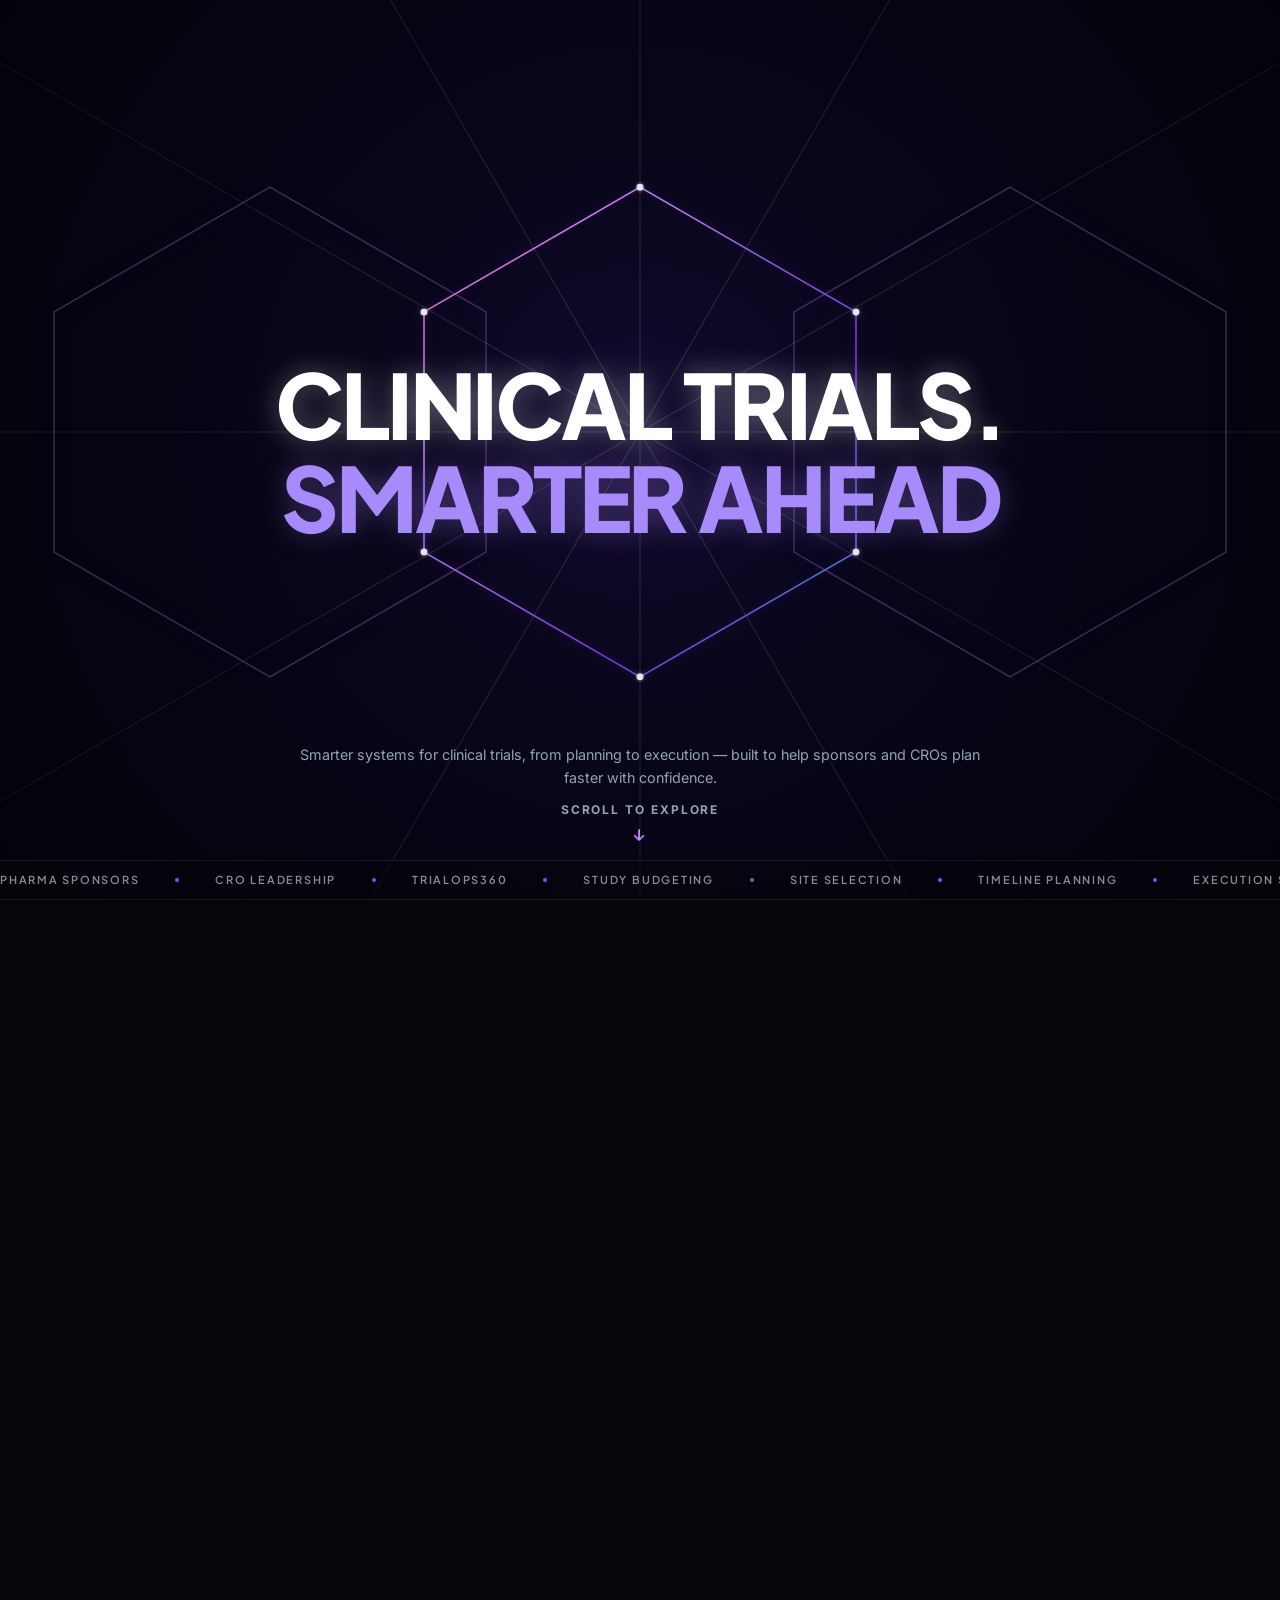
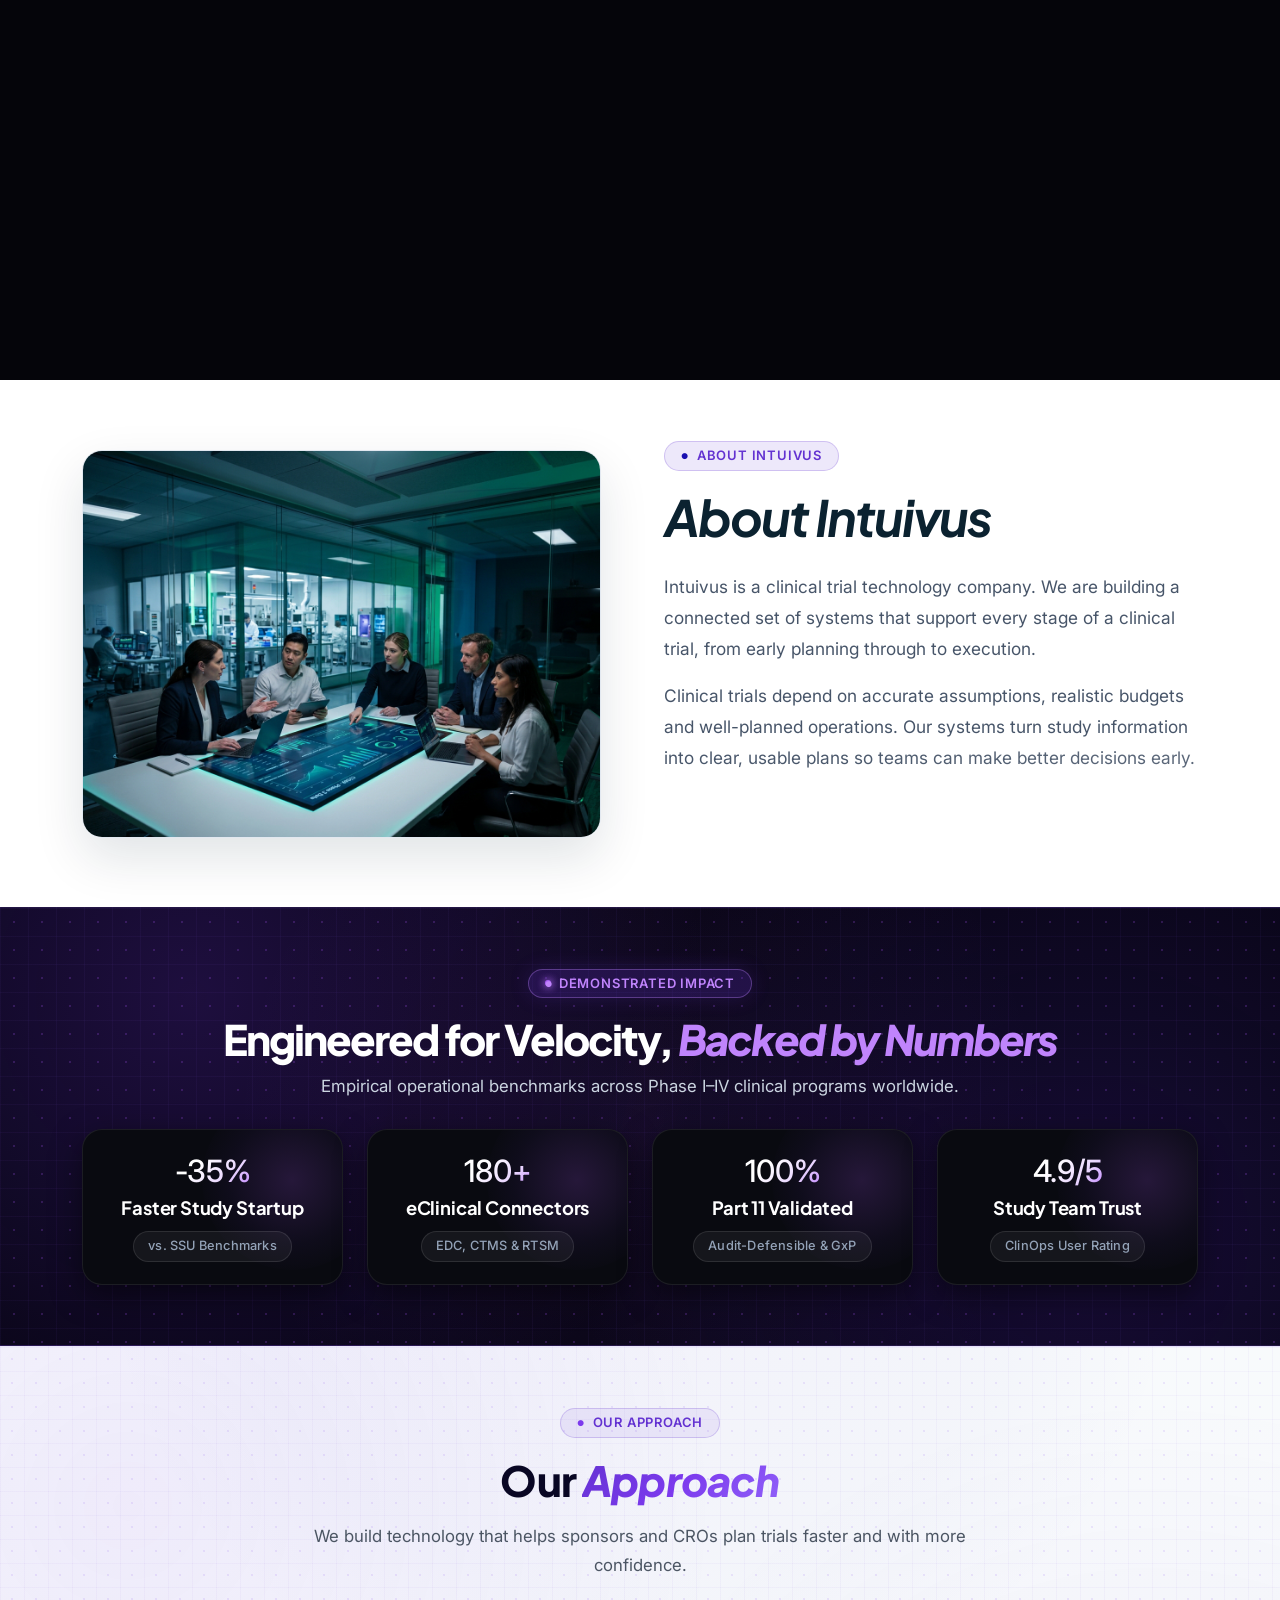
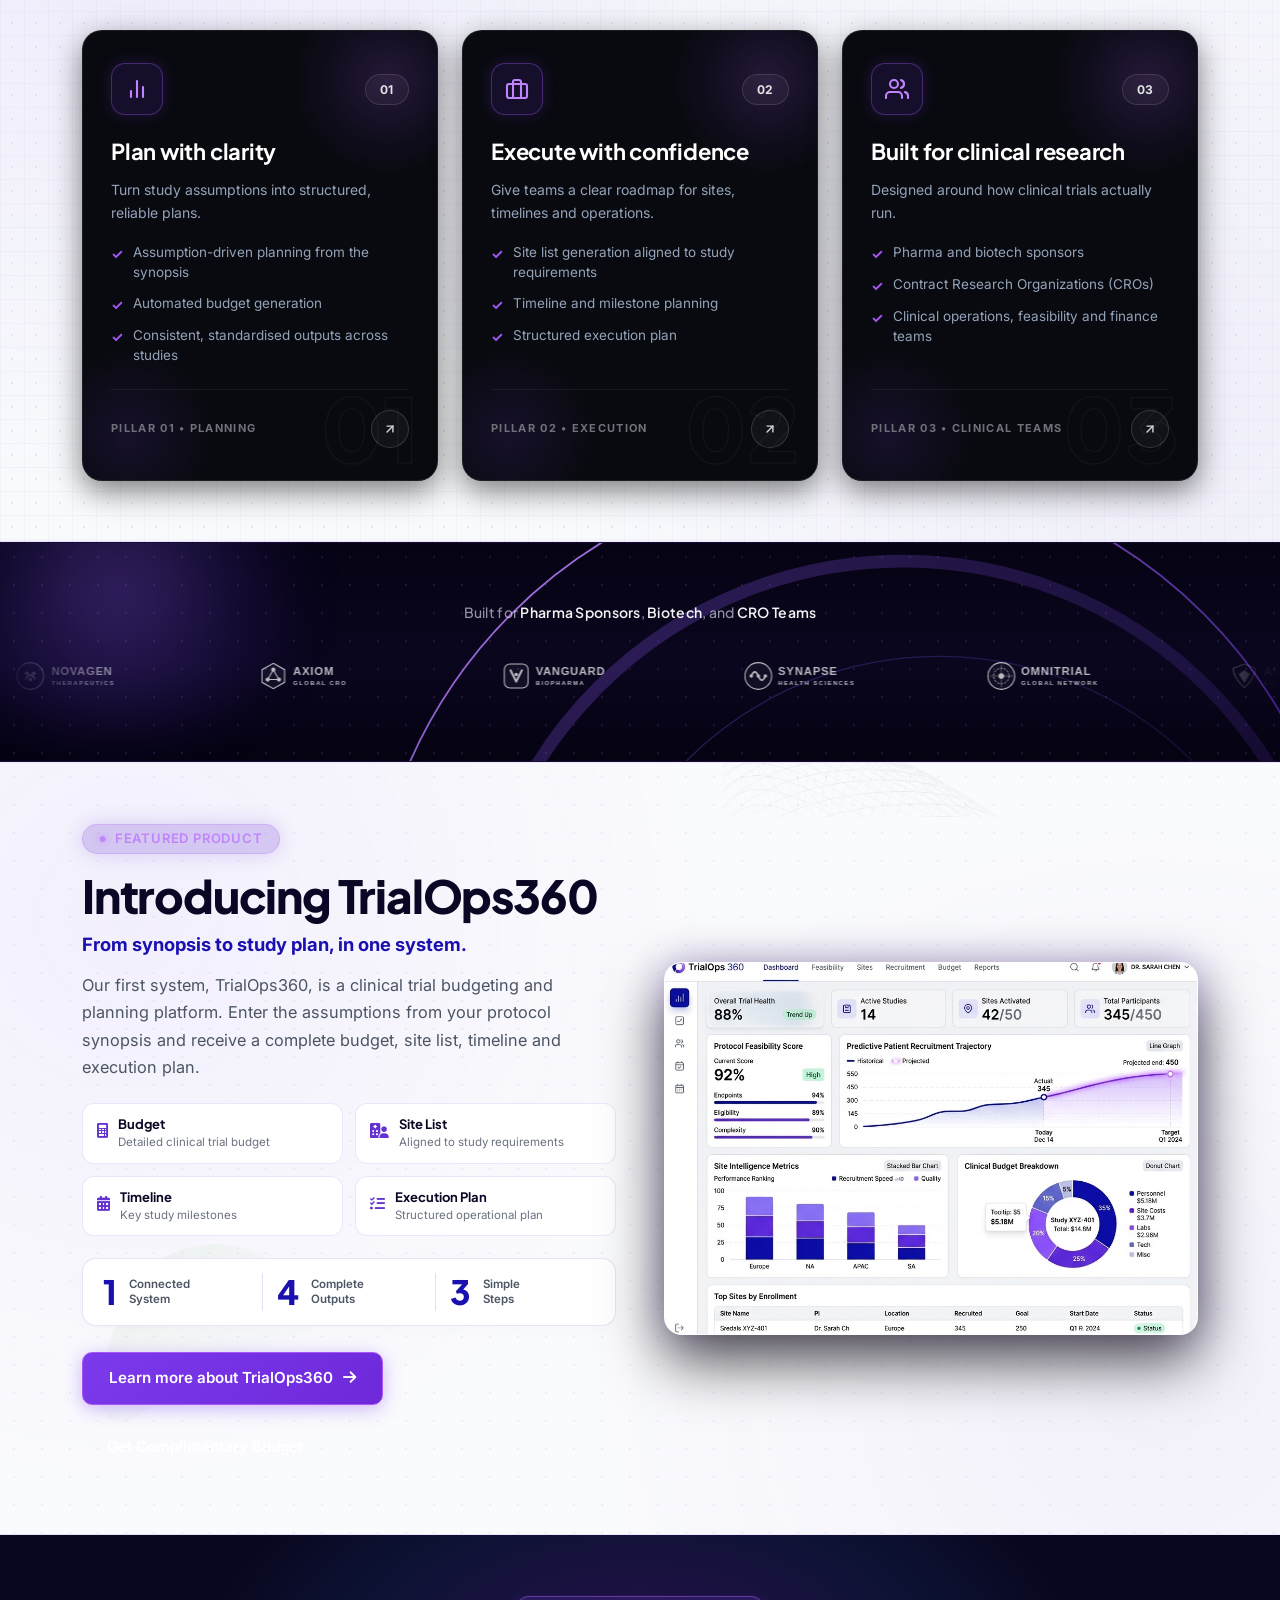
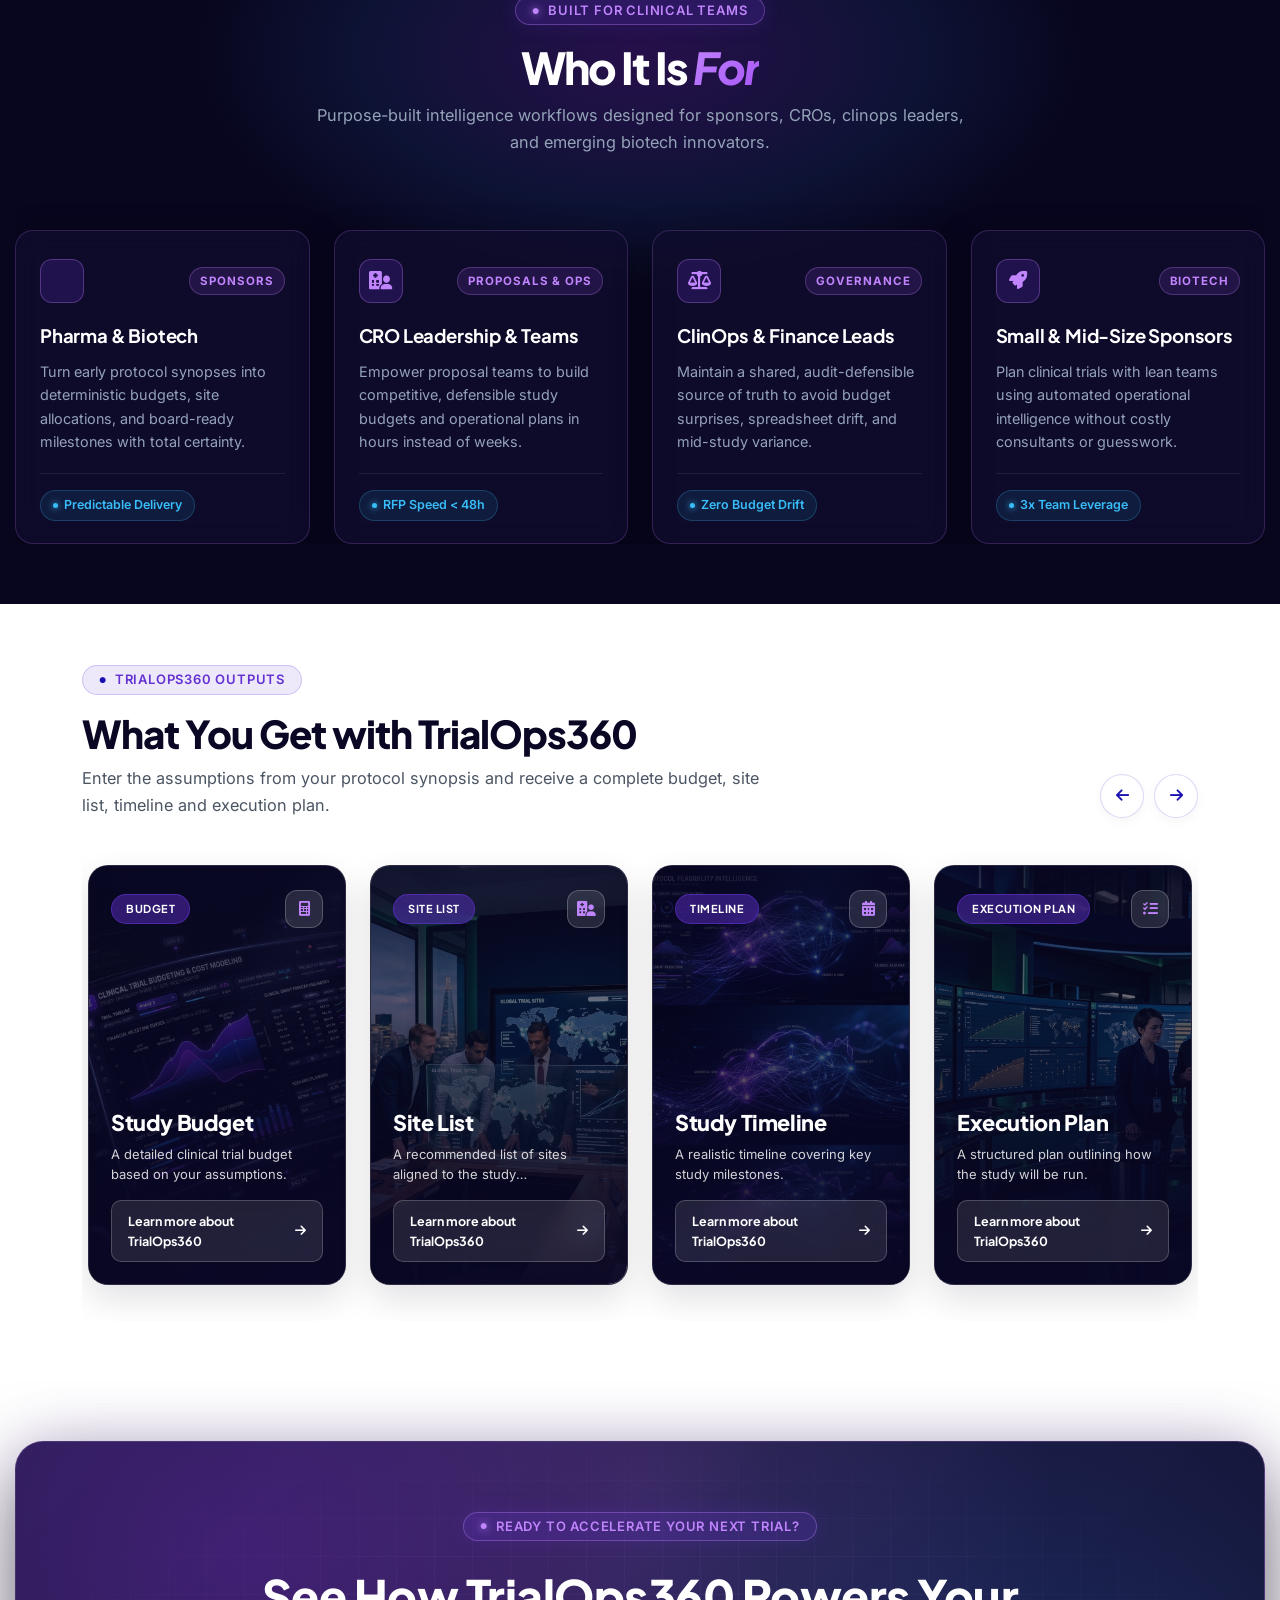
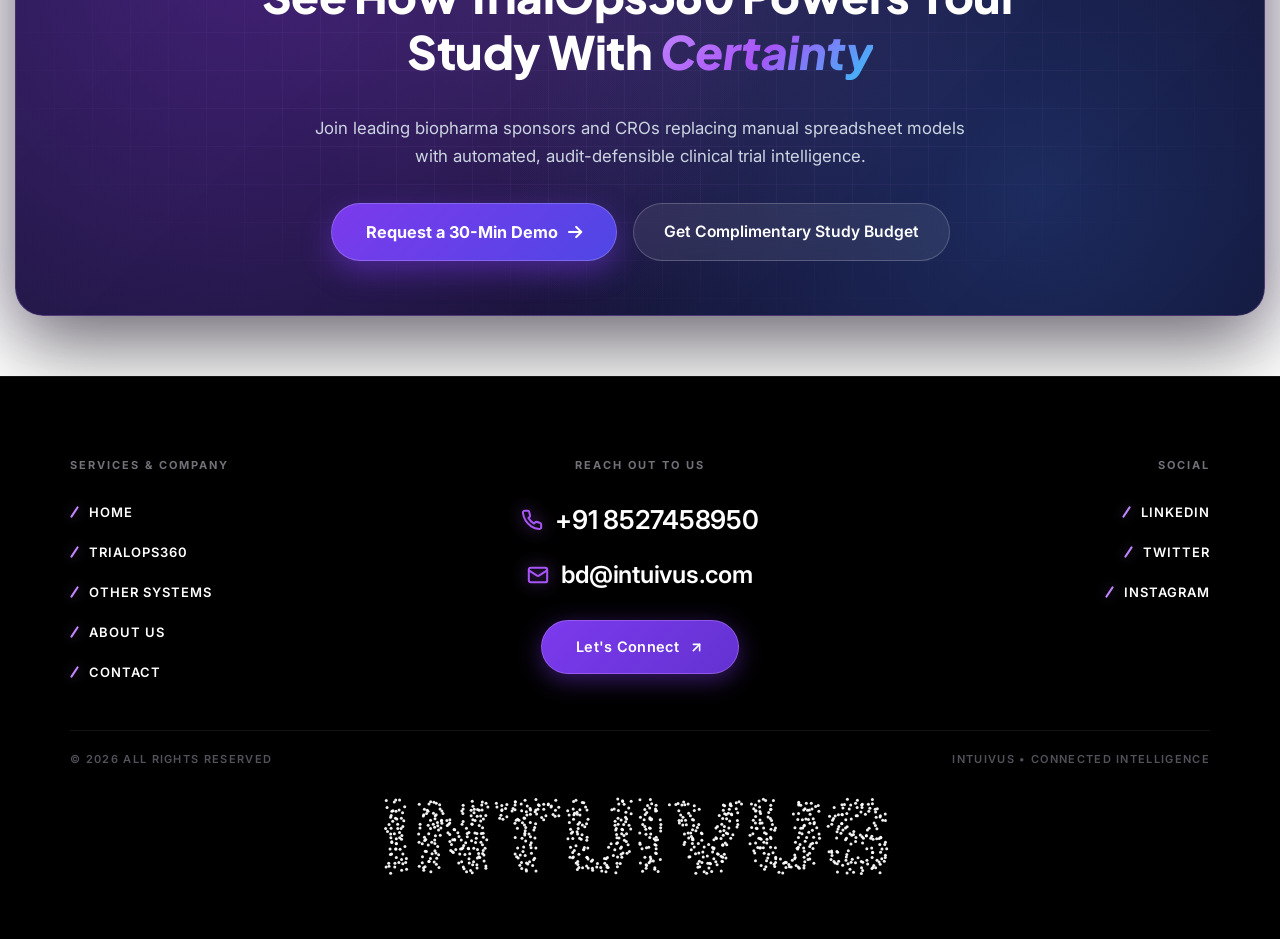
==== commit e4448712: "fix redesign inner pages" ====
--- a/index.html
+++ b/index.html
@@ -36,14 +36,10 @@
   <!-- Partner Clleancode Style Dynamic Preloader -->
   <div class="o-loader" data-loader role="status" aria-live="polite" aria-label="Loading">
     <div class="o-loader__stack" data-loader-stack aria-hidden="true">
-      <img class="o-loader__shot" style="--shot-x: -16px; --shot-y: -12px; --shot-out-r: -12deg; --shot-r: -5deg; z-index: 1;" src="images/loader/loader-shot-1.webp" width="340" height="340" alt="" decoding="async">
-      <img class="o-loader__shot" style="--shot-x: 14px; --shot-y: 9px; --shot-out-r: 9deg; --shot-r: 4deg; z-index: 2;" src="images/loader/loader-shot-2.webp" width="340" height="340" alt="" decoding="async">
-      <img class="o-loader__shot" style="--shot-x: -6px; --shot-y: 14px; --shot-out-r: -6deg; --shot-r: -2.5deg; z-index: 3;" src="images/loader/loader-shot-3.webp" width="340" height="340" alt="" decoding="async">
-      <img class="o-loader__shot" style="--shot-x: 18px; --shot-y: -8px; --shot-out-r: 14deg; --shot-r: 6deg; z-index: 4;" src="images/loader/loader-shot-4.webp" width="340" height="340" alt="" decoding="async">
-      <img class="o-loader__shot" style="--shot-x: -20px; --shot-y: 4px; --shot-out-r: -15deg; --shot-r: -3.5deg; z-index: 5;" src="images/loader/loader-shot-5.webp" width="340" height="340" alt="" decoding="async">
-      <img class="o-loader__shot" style="--shot-x: 8px; --shot-y: -16px; --shot-out-r: 7deg; --shot-r: 2deg; z-index: 6;" src="images/loader/loader-shot-6.webp" width="340" height="340" alt="" decoding="async">
-      <img class="o-loader__shot" style="--shot-x: -10px; --shot-y: -6px; --shot-out-r: -9deg; --shot-r: 5deg; z-index: 7;" src="images/loader/loader-shot-7.webp" width="340" height="340" alt="" decoding="async">
-      <img class="o-loader__shot" style="--shot-x: 16px; --shot-y: 12px; --shot-out-r: 11deg; --shot-r: -4.5deg; z-index: 8;" src="images/loader/loader-shot-8.webp" width="340" height="340" alt="" decoding="async">
+      <img class="o-loader__shot" style="--shot-x: -16px; --shot-y: -12px; --shot-out-r: -12deg; --shot-r: -5deg; z-index: 1; object-fit: cover;" src="images/resource/product-bg-budget.jpg" width="340" height="340" alt="" decoding="async">
+      <img class="o-loader__shot" style="--shot-x: 14px; --shot-y: 9px; --shot-out-r: 9deg; --shot-r: 4deg; z-index: 2; object-fit: cover;" src="images/resource/product-bg-site.jpg" width="340" height="340" alt="" decoding="async">
+      <img class="o-loader__shot" style="--shot-x: -6px; --shot-y: 14px; --shot-out-r: -6deg; --shot-r: -2.5deg; z-index: 3; object-fit: cover;" src="images/resource/product-bg-feasibility.jpg" width="340" height="340" alt="" decoding="async">
+      <img class="o-loader__shot" style="--shot-x: 18px; --shot-y: -8px; --shot-out-r: 14deg; --shot-r: 6deg; z-index: 4; object-fit: cover;" src="images/resource/about-clinical-research.jpg" width="340" height="340" alt="" decoding="async">
     </div>
 
     <div class="o-loader__word" aria-hidden="true">
@@ -65,7 +61,10 @@
     <!-- The Lonely Pixel Style Hero Slider (Powered by Swiper.js) -->
         <!-- Hero Slider Section (Full-Width Background Image + Centered Typography & Actions) -->
         <!-- Hyperiux Vault Inspired Enterprise Hero Slider -->
-    <section class="hyper-hero-section" id="hero-showcase">
+        <!-- O-SCS Aperture Scroll-Portal Wrap (Sticky Reveal of Hero Banner) -->
+    <div class="scs-portal-hero-wrap" id="scs-portal-wrap">
+      <div class="scs-portal-sticky-frame" id="scs-portal-frame">
+<section class="hyper-hero-section" id="hero-showcase">
       <!-- 3D Concentric Toroidal Metallic Ribbon & Authentic Eulerian Fluid Interactive Stage -->
       <div class="hyper-torus-stage" id="hyperTorusStage" aria-hidden="true">
         <canvas id="hyperDotsCanvas" class="hyper-dots-canvas" aria-hidden="true"></canvas>
@@ -202,6 +201,112 @@
       </div>
     </section>
     <!-- End The Lonely Pixel Style Scrollytelling Hero Section -->
+
+    <!-- ==========================================================
+         O-SCS SCROLL-EXPANDING APERTURE PORTAL OVERLAY
+         Resting view on load; splits & opens circular aperture revealing Hero Banner
+         ========================================================== -->
+    <div class="scs-portal-stage" id="scs-portal-stage">
+      <!-- Radiating Cosmic Grid & 3 Interlocking Logo Hexagons (Reference Geometry) -->
+      <div class="scs-portal-grid" aria-hidden="true">
+        <span class="scs-grid-line is-h"></span>
+        <span class="scs-grid-line is-v"></span>
+        <span class="scs-grid-line is-diag-1"></span>
+        <span class="scs-grid-line is-diag-2"></span>
+        <span class="scs-grid-line is-diag-3"></span>
+        <span class="scs-grid-line is-diag-4"></span>
+
+        <!-- Left Intersecting Hexagon (Intuivus Logo Shape) -->
+        <div class="scs-hex-sub is-left">
+          <svg viewBox="0 0 500 540" class="scs-hex-svg" preserveAspectRatio="xMidYMid meet">
+            <polygon class="scs-hex-sub-outer" points="250,15 475,145 475,395 250,525 25,395 25,145" />
+          </svg>
+        </div>
+
+        <!-- Right Intersecting Hexagon (Intuivus Logo Shape) -->
+        <div class="scs-hex-sub is-right">
+          <svg viewBox="0 0 500 540" class="scs-hex-svg" preserveAspectRatio="xMidYMid meet">
+            <polygon class="scs-hex-sub-outer" points="250,15 475,145 475,395 250,525 25,395 25,145" />
+          </svg>
+        </div>
+      </div>
+
+      <!-- Center Luminous Glowing Logo Hexagon (Center Aperture / Orb) -->
+      <div class="scs-portal-orb scs-portal-hex" id="scs-portal-orb" aria-hidden="true">
+        <!-- Glowing Ambient Corona / Aura -->
+        <div class="scs-hex-aura"></div>
+
+        <!-- Center SVG Hexagon with Gradient Stroke (Clean Pure Logo Boundary) -->
+        <svg viewBox="0 0 500 540" class="scs-hex-center-svg" preserveAspectRatio="xMidYMid meet">
+          <defs>
+            <linearGradient id="scsHexAuraGrad" x1="0%" y1="0%" x2="100%" y2="100%">
+              <stop offset="0%" stop-color="#f472b6" stop-opacity="0.95" />
+              <stop offset="28%" stop-color="#c084fc" stop-opacity="1" />
+              <stop offset="70%" stop-color="#7c3aed" stop-opacity="0.95" />
+              <stop offset="100%" stop-color="#38bdf8" stop-opacity="0.9" />
+            </linearGradient>
+          </defs>
+
+          <!-- Outer Radiant Hexagon Stroke -->
+          <polygon class="scs-hex-stroke-glow" points="250,15 475,145 475,395 250,525 25,395 25,145" />
+          <polygon class="scs-hex-stroke-main" points="250,15 475,145 475,395 250,525 25,395 25,145" />
+
+          <!-- Hexagon Vertex Ticks / Laser Precision Nodes -->
+          <circle cx="250" cy="15" r="3.5" class="scs-hex-node" />
+          <circle cx="475" cy="145" r="3.5" class="scs-hex-node" />
+          <circle cx="475" cy="395" r="3.5" class="scs-hex-node" />
+          <circle cx="250" cy="525" r="3.5" class="scs-hex-node" />
+          <circle cx="25" cy="395" r="3.5" class="scs-hex-node" />
+          <circle cx="25" cy="145" r="3.5" class="scs-hex-node" />
+        </svg>
+      </div>
+
+      <!-- Split Display Headline (CLINICAL TRIALS. SMARTER AHEAD) -->
+      <h1 class="scs-portal-title" aria-label="Clinical Trials. Smarter Ahead.">
+        <span class="scs-line scs-line-top" id="scs-line-top">
+          <span class="scs-line-text">CLINICAL TRIALS.</span>
+          <span class="scs-line-glow" aria-hidden="true">CLINICAL TRIALS.</span>
+        </span>
+        <span class="scs-line scs-line-bot" id="scs-line-bot">
+          <span class="scs-line-text">SMARTER AHEAD</span>
+          <span class="scs-line-glow" aria-hidden="true">SMARTER AHEAD</span>
+        </span>
+      </h1>
+
+      <!-- Bottom Subtitle + Continuous Trust Strip -->
+      <div class="scs-portal-bottom" id="scs-portal-bottom">
+        <p class="scs-portal-sub">
+          Smarter systems for clinical trials, from planning to execution &mdash; built to help sponsors and CROs plan faster with confidence.
+        </p>
+        <!-- Scroll Cue cleanly stacked inside flex column (no overlap) -->
+        <a href="#about" class="scs-scroll-cue" id="scsScrollCue" aria-label="Scroll to explore platform">
+          <span>Scroll to Explore</span>
+          <i class="fa-solid fa-arrow-down"></i>
+        </a>
+        <div class="scs-portal-marquee" aria-hidden="true">
+          <div class="scs-marquee-track">
+            <span>PHARMA SPONSORS</span><i class="scs-dot"></i>
+            <span>CRO LEADERSHIP</span><i class="scs-dot"></i>
+            <span>TRIALOPS360</span><i class="scs-dot"></i>
+            <span>STUDY BUDGETING</span><i class="scs-dot"></i>
+            <span>SITE SELECTION</span><i class="scs-dot"></i>
+            <span>TIMELINE PLANNING</span><i class="scs-dot"></i>
+            <span>EXECUTION SYSTEMS</span><i class="scs-dot"></i>
+            <span>PHARMA SPONSORS</span><i class="scs-dot"></i>
+            <span>CRO LEADERSHIP</span><i class="scs-dot"></i>
+            <span>TRIALOPS360</span><i class="scs-dot"></i>
+            <span>STUDY BUDGETING</span><i class="scs-dot"></i>
+            <span>SITE SELECTION</span><i class="scs-dot"></i>
+            <span>TIMELINE PLANNING</span><i class="scs-dot"></i>
+            <span>EXECUTION SYSTEMS</span><i class="scs-dot"></i>
+          </div>
+        </div>
+      </div>
+    </div>
+
+      </div>
+    </div>
+    <!-- End O-SCS Aperture Scroll-Portal Wrap -->
 
     <!-- Section 2: About Intuivus (short) -->
     <section class="about-section pt-60 pb-60" id="about" style="scroll-margin-top: 90px;">
@@ -660,6 +765,103 @@
     </section>
     <!-- End TrialOps360 Canvas Section -->
 
+        <!-- Section 6: Who It Is For (Target Audience Section - Redesigned Modern SaaS) -->
+    <section class="testimonial-section pt-60 pb-60" id="who-it-is-for">
+      <div class="large-container">
+        <div class="outer-box who-it-is-for-box">
+          <div class="sec-title text-center light mb-50" data-aos="fade-up">
+            <span class="metrics-pill-badge mb-3">
+              <span class="badge-dot">●</span> Built for Clinical Teams
+            </span>
+            <h2 class="title" style="color: #ffffff; font-weight: 800; font-size: clamp(28px, 5vw, 44px); line-height: 1.2;">Who It Is <span style="background: linear-gradient(135deg, #c084fc 0%, #a855f7 100%); -webkit-background-clip: text; -webkit-text-fill-color: transparent;">For</span></h2>
+            <div class="text mx-auto mt-2" style="max-width: 650px; color: #94a3b8; font-size: 1.02rem; line-height: 1.65;">
+              Purpose-built intelligence workflows designed for sponsors, CROs, clinops leaders, and emerging biotech innovators.
+            </div>
+          </div>
+
+          <!-- 4 Normal Small Cards Grid (Clean, Proportional & Modern) -->
+          <div class="row g-4 justify-content-center mt-2" data-aos="fade-up">
+            <!-- Card 1: Pharma & Biotech -->
+            <div class="col-xl-3 col-lg-6 col-md-6 col-12">
+              <div class="audience-small-card">
+                <div class="audience-small-card-top">
+                  <div class="audience-card-icon">
+                    <i class="fa-solid fa-flask-vial"></i>
+                  </div>
+                  <span class="audience-card-tag">Sponsors</span>
+                </div>
+                <h3 class="audience-card-title">Pharma &amp; Biotech</h3>
+                <p class="audience-card-desc">
+                  Turn early protocol synopses into deterministic budgets, site allocations, and board-ready milestones with total certainty.
+                </p>
+                <div class="audience-card-footer">
+                  <span class="audience-card-badge">Predictable Delivery</span>
+                </div>
+              </div>
+            </div>
+
+            <!-- Card 2: CRO Teams -->
+            <div class="col-xl-3 col-lg-6 col-md-6 col-12">
+              <div class="audience-small-card">
+                <div class="audience-small-card-top">
+                  <div class="audience-card-icon">
+                    <i class="fa-solid fa-hospital-user"></i>
+                  </div>
+                  <span class="audience-card-tag">Proposals &amp; Ops</span>
+                </div>
+                <h3 class="audience-card-title">CRO Leadership &amp; Teams</h3>
+                <p class="audience-card-desc">
+                  Empower proposal teams to build competitive, defensible study budgets and operational plans in hours instead of weeks.
+                </p>
+                <div class="audience-card-footer">
+                  <span class="audience-card-badge">RFP Speed &lt; 48h</span>
+                </div>
+              </div>
+            </div>
+
+            <!-- Card 3: ClinOps & Finance -->
+            <div class="col-xl-3 col-lg-6 col-md-6 col-12">
+              <div class="audience-small-card">
+                <div class="audience-small-card-top">
+                  <div class="audience-card-icon">
+                    <i class="fa-solid fa-scale-balanced"></i>
+                  </div>
+                  <span class="audience-card-tag">Governance</span>
+                </div>
+                <h3 class="audience-card-title">ClinOps &amp; Finance Leads</h3>
+                <p class="audience-card-desc">
+                  Maintain a shared, audit-defensible source of truth to avoid budget surprises, spreadsheet drift, and mid-study variance.
+                </p>
+                <div class="audience-card-footer">
+                  <span class="audience-card-badge">Zero Budget Drift</span>
+                </div>
+              </div>
+            </div>
+
+            <!-- Card 4: Small & Emerging -->
+            <div class="col-xl-3 col-lg-6 col-md-6 col-12">
+              <div class="audience-small-card">
+                <div class="audience-small-card-top">
+                  <div class="audience-card-icon">
+                    <i class="fa-solid fa-rocket"></i>
+                  </div>
+                  <span class="audience-card-tag">Biotech</span>
+                </div>
+                <h3 class="audience-card-title">Small &amp; Mid-Size Sponsors</h3>
+                <p class="audience-card-desc">
+                  Plan clinical trials with lean teams using automated operational intelligence without costly consultants or guesswork.
+                </p>
+                <div class="audience-card-footer">
+                  <span class="audience-card-badge">3x Team Leverage</span>
+                </div>
+              </div>
+            </div>
+          </div>
+        </div>
+      </div>
+    </section>
+    <!-- End Audience Section -->
+
     <!-- Section 5B: Modular Outputs Carousel (Original modular-card-visual Swiper Carousel) -->
     <section class="modular-products-section pt-60 pb-60" id="products">
       <div class="container">
@@ -802,418 +1004,6 @@
       </div>
     </section>
     <!-- End Modular Section -->
-
-        <!-- Section 6: Who It Is For (Target Audience Section - Redesigned Modern SaaS) -->
-    <section class="testimonial-section pt-60 pb-60" id="who-it-is-for">
-      <div class="large-container">
-        <div class="outer-box who-it-is-for-box">
-          <div class="sec-title text-center light mb-50" data-aos="fade-up">
-            <span class="metrics-pill-badge mb-3">
-              <span class="badge-dot">●</span> Built for Clinical Teams
-            </span>
-            <h2 class="title" style="color: #ffffff; font-weight: 800; font-size: clamp(28px, 5vw, 44px); line-height: 1.2;">Who It Is <span style="background: linear-gradient(135deg, #c084fc 0%, #a855f7 100%); -webkit-background-clip: text; -webkit-text-fill-color: transparent;">For</span></h2>
-            <div class="text mx-auto mt-2" style="max-width: 650px; color: #94a3b8; font-size: 1.02rem; line-height: 1.65;">
-              Purpose-built intelligence workflows designed for sponsors, CROs, clinops leaders, and emerging biotech innovators.
-            </div>
-          </div>
-
-          <!-- Interactive Tabbed Switcher Navigation -->
-          <div class="audience-tabs-wrapper" data-aos="fade-up">
-            <nav class="audience-tabs-nav" role="tablist" aria-label="Who It Is For Tabs">
-              <button class="audience-tab-btn active" role="tab" aria-selected="true" aria-controls="panel-sponsors" data-target="panel-sponsors">
-                <span class="tab-dot" aria-hidden="true"></span>
-                <svg width="15" height="15" viewBox="0 0 24 24" fill="none" stroke="currentColor" stroke-width="2.2" stroke-linecap="round" stroke-linejoin="round" aria-hidden="true">
-                  <path d="M10 2v7.31"></path>
-                  <path d="M14 9.3V2"></path>
-                  <path d="M8.5 2h7"></path>
-                  <path d="M14 9.3a6.5 6.5 0 1 1-4 0"></path>
-                  <path d="M5.52 16h12.96"></path>
-                </svg>
-                <span>Pharma &amp; Biotech</span>
-              </button>
-
-              <button class="audience-tab-btn" role="tab" aria-selected="false" aria-controls="panel-cros" data-target="panel-cros">
-                <span class="tab-dot" aria-hidden="true"></span>
-                <svg width="15" height="15" viewBox="0 0 24 24" fill="none" stroke="currentColor" stroke-width="2.2" stroke-linecap="round" stroke-linejoin="round" aria-hidden="true">
-                  <rect x="2" y="7" width="20" height="14" rx="2" ry="2"></rect>
-                  <path d="M16 21V5a2 2 0 0 0-2-2h-4a2 2 0 0 0-2 2v16"></path>
-                </svg>
-                <span>CRO Teams</span>
-              </button>
-
-              <button class="audience-tab-btn" role="tab" aria-selected="false" aria-controls="panel-clinops" data-target="panel-clinops">
-                <span class="tab-dot" aria-hidden="true"></span>
-                <svg width="15" height="15" viewBox="0 0 24 24" fill="none" stroke="currentColor" stroke-width="2.2" stroke-linecap="round" stroke-linejoin="round" aria-hidden="true">
-                  <line x1="18" y1="20" x2="18" y2="10"></line>
-                  <line x1="12" y1="20" x2="12" y2="4"></line>
-                  <line x1="6" y1="20" x2="6" y2="14"></line>
-                </svg>
-                <span>ClinOps &amp; Finance</span>
-              </button>
-
-              <button class="audience-tab-btn" role="tab" aria-selected="false" aria-controls="panel-biotech" data-target="panel-biotech">
-                <span class="tab-dot" aria-hidden="true"></span>
-                <svg width="15" height="15" viewBox="0 0 24 24" fill="none" stroke="currentColor" stroke-width="2.2" stroke-linecap="round" stroke-linejoin="round" aria-hidden="true">
-                  <circle cx="12" cy="12" r="10"></circle>
-                  <circle cx="12" cy="12" r="6"></circle>
-                  <circle cx="12" cy="2" r="2"></circle>
-                </svg>
-                <span>Small &amp; Mid-Size</span>
-              </button>
-            </nav>
-          </div>
-
-          <!-- Showcase Panels Container -->
-          <div class="audience-showcase-container" data-aos="fade-up" data-aos-delay="100">
-            <!-- Panel 1: Pharma & Biotech Sponsors -->
-            <div class="audience-showcase-panel active" id="panel-sponsors" role="tabpanel">
-              <div class="audience-panel-grid">
-                <div class="audience-panel-left">
-                  <span class="audience-role-pill">Clinical Operations &amp; Development Heads</span>
-                  <h3 class="audience-panel-title">Turn Protocol Synopses into Board-Approved Budgets in Days</h3>
-                  <p class="audience-panel-desc">
-                    Eliminate trial planning uncertainty. Replace weeks of fragmented spreadsheet modeling with automated bottom-up budgets, site allocations, and realistic milestone schedules with total certainty.
-                  </p>
-
-                  <div class="audience-metrics-grid">
-                    <div class="audience-metric-card">
-                      <div class="audience-metric-num"><span class="metric-icon">⚡</span> 75% Faster</div>
-                      <div class="audience-metric-label">Operational Model Delivery</div>
-                    </div>
-                    <div class="audience-metric-card">
-                      <div class="audience-metric-num"><span class="metric-icon">🎯</span> 98%+ Accuracy</div>
-                      <div class="audience-metric-label">Site Feasibility &amp; Capacity</div>
-                    </div>
-                    <div class="audience-metric-card">
-                      <div class="audience-metric-num"><span class="metric-icon">🛡️</span> 100% GxP</div>
-                      <div class="audience-metric-label">Part 11 Audit-Defensible</div>
-                    </div>
-                  </div>
-
-                  <a href="#cta" class="audience-cta-link">
-                    <span>Explore Sponsor Solutions</span>
-                    <svg width="14" height="14" viewBox="0 0 24 24" fill="none" stroke="currentColor" stroke-width="2.2" stroke-linecap="round" stroke-linejoin="round"><line x1="5" y1="12" x2="19" y2="12"></line><polyline points="12 5 19 12 12 19"></polyline></svg>
-                  </a>
-                </div>
-
-                <div class="audience-panel-right">
-                  <div class="audience-preview-widget">
-                    <div class="widget-header">
-                      <div class="widget-header-left">
-                        <div class="widget-mac-dots"><span></span><span></span><span></span></div>
-                        <div class="widget-header-title">
-                          <span class="live-pulse"></span>
-                          TrialOps360 &bull; Sponsor Mode
-                        </div>
-                      </div>
-                      <span class="widget-header-badge">Live System</span>
-                    </div>
-
-                    <div class="widget-progress-wrap">
-                      <div class="widget-progress-header">
-                        <span>Study Budget Allocation</span>
-                        <strong>$18.4M Total Forecast</strong>
-                      </div>
-                      <div class="widget-progress-track">
-                        <div class="widget-progress-fill" style="width: 82%;"></div>
-                      </div>
-                    </div>
-
-                    <div class="widget-rows">
-                      <div class="widget-row">
-                        <span class="widget-row-label">Protocol Ingestion</span>
-                        <span class="widget-row-value val-accent">100% Ingested &bull; Verified</span>
-                      </div>
-                      <div class="widget-row">
-                        <span class="widget-row-label">Global Sites Activated</span>
-                        <span class="widget-row-value">42 Sites &bull; 6 Countries</span>
-                      </div>
-                      <div class="widget-row">
-                        <span class="widget-row-label">Operational Timeline</span>
-                        <span class="widget-row-value">Board-Ready Milestones</span>
-                      </div>
-                    </div>
-                    <div class="widget-footer">
-                      <span>Planning Velocity</span>
-                      <strong>75% Faster Delivery</strong>
-                    </div>
-                  </div>
-                </div>
-              </div>
-            </div>
-
-            <!-- Panel 2: CRO Leadership & Teams -->
-            <div class="audience-showcase-panel" id="panel-cros" role="tabpanel">
-              <div class="audience-panel-grid">
-                <div class="audience-panel-left">
-                  <span class="audience-role-pill">BD, Proposals &amp; Project Management</span>
-                  <h3 class="audience-panel-title">Build Competitive, Margin-Defended Bids with Total Precision</h3>
-                  <p class="audience-panel-desc">
-                    Empower proposal and operations teams to build transparent, institutional-grade clinical trial budgets that win sponsor trust while defending project margins against scope creep.
-                  </p>
-
-                  <div class="audience-metrics-grid">
-                    <div class="audience-metric-card">
-                      <div class="audience-metric-num"><span class="metric-icon">⚡</span> &lt; 48 Hours</div>
-                      <div class="audience-metric-label">Rapid RFP Bid Turnaround</div>
-                    </div>
-                    <div class="audience-metric-card">
-                      <div class="audience-metric-num"><span class="metric-icon">📈</span> 18.4% Margin</div>
-                      <div class="audience-metric-label">Protected Project Margin</div>
-                    </div>
-                    <div class="audience-metric-card">
-                      <div class="audience-metric-num"><span class="metric-icon">🤝</span> +40% Win</div>
-                      <div class="audience-metric-label">Sponsor Proposal Trust</div>
-                    </div>
-                  </div>
-
-                  <a href="#cta" class="audience-cta-link">
-                    <span>Explore CRO Solutions</span>
-                    <svg width="14" height="14" viewBox="0 0 24 24" fill="none" stroke="currentColor" stroke-width="2.2" stroke-linecap="round" stroke-linejoin="round"><line x1="5" y1="12" x2="19" y2="12"></line><polyline points="12 5 19 12 12 19"></polyline></svg>
-                  </a>
-                </div>
-
-                <div class="audience-panel-right">
-                  <div class="audience-preview-widget">
-                    <div class="widget-header">
-                      <div class="widget-header-left">
-                        <div class="widget-mac-dots"><span></span><span></span><span></span></div>
-                        <div class="widget-header-title">
-                          <span class="live-pulse"></span>
-                          TrialOps360 &bull; CRO Bid Suite
-                        </div>
-                      </div>
-                      <span class="widget-header-badge">Proposal Mode</span>
-                    </div>
-
-                    <div class="widget-progress-wrap">
-                      <div class="widget-progress-header">
-                        <span>Margin Protection Guard</span>
-                        <strong>22.5% Target Baseline</strong>
-                      </div>
-                      <div class="widget-progress-track">
-                        <div class="widget-progress-fill" style="width: 90%; background: linear-gradient(90deg, #10b981 0%, #38bdf8 100%);"></div>
-                      </div>
-                    </div>
-
-                    <div class="widget-rows">
-                      <div class="widget-row">
-                        <span class="widget-row-label">RFP Turnaround</span>
-                        <span class="widget-row-value val-accent">&lt; 48 Hours Delivered</span>
-                      </div>
-                      <div class="widget-row">
-                        <span class="widget-row-label">Site Feasibility</span>
-                        <span class="widget-row-value">Country-Level Benchmark</span>
-                      </div>
-                      <div class="widget-row">
-                        <span class="widget-row-label">Cost Transparency</span>
-                        <span class="widget-row-value">Audit-Defensible Items</span>
-                      </div>
-                    </div>
-                    <div class="widget-footer">
-                      <span>Bid Readiness</span>
-                      <strong>100% Sponsor Aligned</strong>
-                    </div>
-                  </div>
-                </div>
-              </div>
-            </div>
-
-            <!-- Panel 3: ClinOps, Feasibility & Finance -->
-            <div class="audience-showcase-panel" id="panel-clinops" role="tabpanel">
-              <div class="audience-panel-grid">
-                <div class="audience-panel-left">
-                  <span class="audience-role-pill">Feasibility, Budgets &amp; Contracts</span>
-                  <h3 class="audience-panel-title">Total Visibility Over Trial Expenditure &amp; Milestone Escrow</h3>
-                  <p class="audience-panel-desc">
-                    Connect clinical feasibility directly with financial execution. Compare multi-scenario forecasts, track milestone escrow gates, and eliminate mid-trial cost overruns permanently.
-                  </p>
-
-                  <div class="audience-metrics-grid">
-                    <div class="audience-metric-card">
-                      <div class="audience-metric-num"><span class="metric-icon">🔍</span> 0 Errors</div>
-                      <div class="audience-metric-label">Spreadsheet Formulas Replaced</div>
-                    </div>
-                    <div class="audience-metric-card">
-                      <div class="audience-metric-num"><span class="metric-icon">📊</span> 3 Scenarios</div>
-                      <div class="audience-metric-label">Base &bull; Fast &bull; Lean Models</div>
-                    </div>
-                    <div class="audience-metric-card">
-                      <div class="audience-metric-num"><span class="metric-icon">⏱️</span> -35% Drift</div>
-                      <div class="audience-metric-label">Milestone Startup Delays</div>
-                    </div>
-                  </div>
-
-                  <a href="#cta" class="audience-cta-link">
-                    <span>Explore Finance Solutions</span>
-                    <svg width="14" height="14" viewBox="0 0 24 24" fill="none" stroke="currentColor" stroke-width="2.2" stroke-linecap="round" stroke-linejoin="round"><line x1="5" y1="12" x2="19" y2="12"></line><polyline points="12 5 19 12 12 19"></polyline></svg>
-                  </a>
-                </div>
-
-                <div class="audience-panel-right">
-                  <div class="audience-preview-widget">
-                    <div class="widget-header">
-                      <div class="widget-header-left">
-                        <div class="widget-mac-dots"><span></span><span></span><span></span></div>
-                        <div class="widget-header-title">
-                          <span class="live-pulse"></span>
-                          TrialOps360 &bull; Financial Engine
-                        </div>
-                      </div>
-                      <span class="widget-header-badge">Real-Time Sync</span>
-                    </div>
-
-                    <div class="widget-progress-wrap">
-                      <div class="widget-progress-header">
-                        <span>Milestone Escrow Reconciliation</span>
-                        <strong>100% On-Target</strong>
-                      </div>
-                      <div class="widget-progress-track">
-                        <div class="widget-progress-fill" style="width: 78%; background: linear-gradient(90deg, #a855f7 0%, #06b6d4 100%);"></div>
-                      </div>
-                    </div>
-
-                    <div class="widget-rows">
-                      <div class="widget-row">
-                        <span class="widget-row-label">Spreadsheets</span>
-                        <span class="widget-row-value val-accent">Fully Replaced</span>
-                      </div>
-                      <div class="widget-row">
-                        <span class="widget-row-label">Variance Tracking</span>
-                        <span class="widget-row-value">&lt; 1.5% Projected Drift</span>
-                      </div>
-                      <div class="widget-row">
-                        <span class="widget-row-label">Milestone Accrual</span>
-                        <span class="widget-row-value">Synchronized Curve</span>
-                      </div>
-                    </div>
-                    <div class="widget-footer">
-                      <span>Financial Precision</span>
-                      <strong>100% Audit Ready</strong>
-                    </div>
-                  </div>
-                </div>
-              </div>
-            </div>
-
-            <!-- Panel 4: Small & Mid-Size Sponsors -->
-            <div class="audience-showcase-panel" id="panel-biotech" role="tabpanel">
-              <div class="audience-panel-grid">
-                <div class="audience-panel-left">
-                  <span class="audience-role-pill">Focused Trial Planning &amp; Agile Teams</span>
-                  <h3 class="audience-panel-title">Enterprise-Grade Intelligence Without Enterprise Overhead</h3>
-                  <p class="audience-panel-desc">
-                    Scale your clinical runway with lean teams. Leverage pre-built operational templates, benchmark cost indices, and automated site selection to launch studies with institutional confidence.
-                  </p>
-
-                  <div class="audience-metrics-grid">
-                    <div class="audience-metric-card">
-                      <div class="audience-metric-num"><span class="metric-icon">🚀</span> Fast-Track</div>
-                      <div class="audience-metric-label">Phase I/II Launchpad</div>
-                    </div>
-                    <div class="audience-metric-card">
-                      <div class="audience-metric-num"><span class="metric-icon">💡</span> Global Data</div>
-                      <div class="audience-metric-label">Fair-Market Benchmarks</div>
-                    </div>
-                    <div class="audience-metric-card">
-                      <div class="audience-metric-num"><span class="metric-icon">🏆</span> Board Ready</div>
-                      <div class="audience-metric-label">Institutional Documentation</div>
-                    </div>
-                  </div>
-
-                  <a href="#cta" class="audience-cta-link">
-                    <span>Explore Biotech Solutions</span>
-                    <svg width="14" height="14" viewBox="0 0 24 24" fill="none" stroke="currentColor" stroke-width="2.2" stroke-linecap="round" stroke-linejoin="round"><line x1="5" y1="12" x2="19" y2="12"></line><polyline points="12 5 19 12 12 19"></polyline></svg>
-                  </a>
-                </div>
-
-                <div class="audience-panel-right">
-                  <div class="audience-preview-widget">
-                    <div class="widget-header">
-                      <div class="widget-header-left">
-                        <div class="widget-mac-dots"><span></span><span></span><span></span></div>
-                        <div class="widget-header-title">
-                          <span class="live-pulse"></span>
-                          TrialOps360 &bull; Agile Suite
-                        </div>
-                      </div>
-                      <span class="widget-header-badge">Investor Ready</span>
-                    </div>
-
-                    <div class="widget-progress-wrap">
-                      <div class="widget-progress-header">
-                        <span>Clinical Capital Efficiency</span>
-                        <strong>Top 5% Benchmark</strong>
-                      </div>
-                      <div class="widget-progress-track">
-                        <div class="widget-progress-fill" style="width: 95%; background: linear-gradient(90deg, #ec4899 0%, #8b5cf6 100%);"></div>
-                      </div>
-                    </div>
-
-                    <div class="widget-rows">
-                      <div class="widget-row">
-                        <span class="widget-row-label">Study Options</span>
-                        <span class="widget-row-value val-accent">Multi-Scenario Modeled</span>
-                      </div>
-                      <div class="widget-row">
-                        <span class="widget-row-label">Capital Runway</span>
-                        <span class="widget-row-value">Optimized Allocations</span>
-                      </div>
-                      <div class="widget-row">
-                        <span class="widget-row-label">Board Reporting</span>
-                        <span class="widget-row-value">Instant Export</span>
-                      </div>
-                    </div>
-                    <div class="widget-footer">
-                      <span>Resource Leverage</span>
-                      <strong>3x Team Leverage</strong>
-                    </div>
-                  </div>
-                </div>
-              </div>
-            </div>
-          </div>
-
-          <script>
-            (function() {
-              function setupAudienceTabs() {
-                var tabBtns = document.querySelectorAll('.audience-tab-btn');
-                var panels = document.querySelectorAll('.audience-showcase-panel');
-                if (!tabBtns.length || !panels.length) return;
-
-                tabBtns.forEach(function(btn) {
-                  btn.addEventListener('click', function(e) {
-                    e.preventDefault();
-                    var targetId = btn.getAttribute('data-target');
-                    tabBtns.forEach(function(b) {
-                      b.classList.remove('active');
-                      b.setAttribute('aria-selected', 'false');
-                    });
-                    btn.classList.add('active');
-                    btn.setAttribute('aria-selected', 'true');
-
-                    panels.forEach(function(panel) {
-                      if (panel.id === targetId) {
-                        panel.classList.add('active');
-                      } else {
-                        panel.classList.remove('active');
-                      }
-                    });
-                  });
-                });
-              }
-
-              if (document.readyState === 'loading') {
-                document.addEventListener('DOMContentLoaded', setupAudienceTabs);
-              } else {
-                setupAudienceTabs();
-              }
-            })();
-          </script>
-        </div>
-      </div>
-    </section>
-    <!-- End Audience Section -->
 
         <!-- Section 5: Closing Call to Action (Redesigned Enterprise Card) -->
     <section class="cta-section-layout1 pt-60 pb-60" id="cta">
@@ -1242,21 +1032,6 @@
                 <a href="contact.html?enquiry=budget" class="cta-action-btn-secondary">
                   <span>Get Complimentary Study Budget</span>
                 </a>
-              </div>
-            </div>
-            <!-- Enterprise Trust Badges Strip -->
-            <div class="cta-trust-strip">
-              <div class="cta-trust-item">
-                <svg width="16" height="16" viewBox="0 0 24 24" fill="none" stroke="currentColor" stroke-width="2.5" stroke-linecap="round" stroke-linejoin="round"><path d="M12 22s8-4 8-10V5l-8-3-8 3v7c0 6 8 10 8 10z"></path></svg>
-                <span>21 CFR Part 11 &amp; HIPAA Compliant</span>
-              </div>
-              <div class="cta-trust-item">
-                <svg width="16" height="16" viewBox="0 0 24 24" fill="none" stroke="currentColor" stroke-width="2.5" stroke-linecap="round" stroke-linejoin="round"><circle cx="12" cy="12" r="10"></circle><polyline points="12 6 12 12 16 14"></polyline></svg>
-                <span>Turnaround in as Little as 48 Hours</span>
-              </div>
-              <div class="cta-trust-item">
-                <svg width="16" height="16" viewBox="0 0 24 24" fill="none" stroke="currentColor" stroke-width="2.5" stroke-linecap="round" stroke-linejoin="round"><polygon points="12 2 15.09 8.26 22 9.27 17 14.14 18.18 21.02 12 17.77 5.82 21.02 7 14.14 2 9.27 8.91 8.26 12 2"></polygon></svg>
-                <span>Full Protocol Feasibility Included</span>
               </div>
             </div>
           </div>
@@ -2081,6 +1856,176 @@
     }
   })();
   </script>
+
+  <!-- O-SCS Scroll-Expanding Aperture Portal Controller -->
+  <script>
+    (function () {
+      function initScsScrollPortal() {
+        var wrap = document.getElementById('scs-portal-wrap');
+        var frame = document.getElementById('scs-portal-frame');
+        if (!wrap || !frame) return;
+
+        var portalStage = document.getElementById('scs-portal-stage');
+        var lineTop = document.getElementById('scs-line-top');
+        var lineBot = document.getElementById('scs-line-bot');
+        var orb = document.getElementById('scs-portal-orb');
+        var bottom = document.getElementById('scs-portal-bottom');
+        var cue = document.getElementById('scsScrollCue');
+        var grid = portalStage ? portalStage.querySelector('.scs-portal-grid') : null;
+
+        var ticking = false;
+        var hasTriggeredResize = false;
+
+        function updatePortal() {
+          var scrollY = window.pageYOffset || document.documentElement.scrollTop;
+          var wrapTop = wrap.offsetTop;
+          var totalRunway = Math.max(800, wrap.offsetHeight - window.innerHeight);
+          var relativeScroll = scrollY - wrapTop;
+
+          // 1. PINNING: Reliable fixed pinning while inside wrap runway
+          if (relativeScroll < 0) {
+            frame.style.position = 'absolute';
+            frame.style.top = '0px';
+            frame.style.left = '0px';
+            frame.style.width = '100%';
+            frame.style.height = '100vh';
+          } else if (relativeScroll <= totalRunway) {
+            frame.style.position = 'fixed';
+            frame.style.top = '0px';
+            frame.style.left = '0px';
+            frame.style.width = '100%';
+            frame.style.height = '100vh';
+          } else {
+            frame.style.position = 'absolute';
+            frame.style.top = totalRunway + 'px';
+            frame.style.left = '0px';
+            frame.style.width = '100%';
+            frame.style.height = '100vh';
+          }
+
+          // 2. APERTURE ANIMATION: First 650px of relative scroll
+          var portalRange = 650;
+          var p = Math.max(0, Math.min(1, relativeScroll / portalRange));
+
+          // 3. HEADER VISIBILITY: Hidden on O-SCS resting view (p <= 0.08), Visible on Hero Banner & Beyond
+          var headerEl = document.getElementById('site-header');
+          if (headerEl) {
+            if (p > 0.08) {
+              headerEl.classList.add('is-visible');
+            } else {
+              headerEl.classList.remove('is-visible');
+            }
+          }
+
+          if (portalStage) {
+            if (p <= 0.005) {
+              portalStage.style.display = 'flex';
+              portalStage.style.webkitMaskImage = 'none';
+              portalStage.style.maskImage = 'none';
+              portalStage.style.opacity = '1';
+              portalStage.style.pointerEvents = 'auto';
+
+              if (lineTop) { lineTop.style.transform = 'none'; lineTop.style.opacity = '1'; }
+              if (lineBot) { lineBot.style.transform = 'none'; lineBot.style.opacity = '1'; }
+              if (orb) { orb.style.transform = 'translate(-50%, -50%) scale(1) rotate(0deg)'; }
+              if (bottom) { bottom.style.opacity = '1'; bottom.style.transform = 'none'; }
+              if (cue) { cue.style.opacity = '1'; }
+              if (grid) { grid.style.transform = 'none'; grid.style.opacity = '1'; }
+            } else if (p >= 0.92) {
+              portalStage.style.display = 'none';
+              portalStage.style.pointerEvents = 'none';
+              if (!hasTriggeredResize) {
+                hasTriggeredResize = true;
+                window.dispatchEvent(new Event('resize'));
+              }
+            } else {
+              portalStage.style.display = 'flex';
+              portalStage.style.pointerEvents = p > 0.60 ? 'none' : 'auto';
+
+              // Subtitle & cue fade out quickly
+              if (bottom) {
+                var botP = Math.min(1, p / 0.16);
+                bottom.style.opacity = String(Math.max(0, 1 - botP));
+                bottom.style.transform = 'translate3d(0, ' + (20 * botP) + 'px, 0)';
+              }
+              if (cue) {
+                cue.style.opacity = String(Math.max(0, 1 - p / 0.14));
+              }
+
+              // Split text lines parting
+              var splitP = Math.min(1, p / 0.68);
+              var splitEased = 1 - Math.pow(1 - splitP, 2.2);
+              var shiftVh = 44 * splitEased;
+              var scaleLine = 1 + 1.25 * splitEased;
+              var textOp = p < 0.28 ? 1 : Math.max(0, 1 - (p - 0.28) / 0.32);
+
+              if (lineTop) {
+                lineTop.style.transform = 'translate3d(0, ' + (-shiftVh) + 'vh, 0) scale(' + scaleLine + ')';
+                lineTop.style.opacity = String(textOp);
+              }
+              if (lineBot) {
+                lineBot.style.transform = 'translate3d(0, ' + shiftVh + 'vh, 0) scale(' + scaleLine + ')';
+                lineBot.style.opacity = String(textOp);
+              }
+
+              // Center glowing orb aperture expansion
+              var orbP = Math.min(1, p / 0.85);
+              var orbEased = Math.pow(orbP, 1.35);
+              var orbScale = 1 + 4.2 * orbEased;
+              var orbRotate = 24 * orbP;
+              if (orb) {
+                orb.style.transform = 'translate(-50%, -50%) scale(' + orbScale + ') rotate(' + orbRotate + 'deg)';
+              }
+
+              // Radar grid lines
+              if (grid) {
+                grid.style.transform = 'scale(' + (1 + 0.65 * orbEased) + ')';
+                grid.style.opacity = String(Math.max(0, 1 - p * 0.85));
+              }
+
+              // Circular Aperture Mask Opening (Revealing Hero Showcase Banner)
+              var maxRadius = Math.max(window.innerWidth, window.innerHeight) * 0.95;
+              var holeRadius = Math.max(0, (p - 0.04) / 0.78) * maxRadius;
+              var maskStr = 'radial-gradient(circle at 50% 48%, transparent ' + holeRadius + 'px, #000 ' + (holeRadius + 75) + 'px)';
+              portalStage.style.webkitMaskImage = maskStr;
+              portalStage.style.maskImage = maskStr;
+              portalStage.style.opacity = p > 0.72 ? String(Math.max(0, 1 - (p - 0.72) / 0.20)) : '1';
+            }
+          }
+
+          ticking = false;
+        }
+
+        function requestTick() {
+          if (!ticking) {
+            window.requestAnimationFrame(updatePortal);
+            ticking = true;
+          }
+        }
+
+        window.addEventListener('scroll', requestTick, { passive: true });
+        window.addEventListener('resize', requestTick);
+
+        if (cue) {
+          cue.addEventListener('click', function (e) {
+            e.preventDefault();
+            var targetY = wrap.offsetTop + 700;
+            window.scrollTo({ top: targetY, behavior: 'smooth' });
+          });
+        }
+
+        // Initialize immediately
+        updatePortal();
+      }
+
+      if (document.readyState === 'loading') {
+        document.addEventListener('DOMContentLoaded', initScsScrollPortal);
+      } else {
+        initScsScrollPortal();
+      }
+    })();
+  </script>
+
 </body>
 
 </html>
--- a/css/style.css
+++ b/css/style.css
@@ -5364,7 +5364,7 @@
   display: block;
   font-size: 16px;
   font-weight: 400;
-  margin: 0 30px;
+  /* margin: 0 30px; */
   padding: 10px 0px;
   line-height: 29px;
   position: relative;
@@ -24250,16 +24250,13 @@
 
 
 /* ==========================================================================
-   ABOUT INTUIVUS SECTION WITH REFINED ARCHITECTURAL TEXTURE
+   ABOUT INTUIVUS SECTION (CLEAN NORMAL BACKGROUND - TEXTURE REMOVED)
    ========================================================================== */
 .about-section,
 .about-section#about {
   position: relative;
-  background-color: #FAFBFD !important;
-  background-image:
-    repeating-linear-gradient(45deg, rgba(124, 58, 237, 0.045) 0px, rgba(124, 58, 237, 0.045) 1.2px, transparent 1.2px, transparent 18px),
-    radial-gradient(circle at 10% 20%, rgba(124, 58, 237, 0.08) 0%, transparent 45%),
-    radial-gradient(circle at 90% 80%, rgba(99, 50, 209, 0.07) 0%, transparent 45%) !important;
+  background-color: #ffffff !important;
+  background-image: none !important;
   overflow: hidden;
 }
 
@@ -25028,7 +25025,7 @@
 
 /* ==========================================================================
    TYCOON STYLE FOOTER WITH DOTTED PARTICLE BRAND (THEME PURPLE ACCENT)
-   ========================================================================== */
+     ========================================================================== */
 
 .tycoon-footer {
   background: #000000 !important;
--- a/css/responsive-fixes.css
+++ b/css/responsive-fixes.css
@@ -859,450 +859,141 @@
   z-index: 2;
 }
 
-.audience-tabs-wrapper {
+/* ==========================================================================
+   WHO IT IS FOR - 4 NORMAL SMALL CARDS (CLEAN & PROPORTIONAL)
+   ========================================================================== */
+.audience-small-card {
+  background: rgba(16, 12, 46, 0.75);
+  border: 1px solid rgba(192, 132, 252, 0.2);
+  border-radius: 18px;
+  padding: 28px 24px 22px;
+  height: 100%;
+  min-height: 250px;
   display: flex;
+  flex-direction: column;
+  justify-content: space-between;
+  backdrop-filter: blur(14px);
+  -webkit-backdrop-filter: blur(14px);
+  box-shadow: 0 12px 35px rgba(0, 0, 0, 0.35);
+  transition: all 0.3s cubic-bezier(0.2, 0.8, 0.2, 1);
+  position: relative;
+  overflow: hidden;
+}
+
+.audience-small-card::before {
+  content: "";
+  position: absolute;
+  top: 0;
+  left: 0;
+  right: 0;
+  height: 2px;
+  background: linear-gradient(90deg, transparent, rgba(192, 132, 252, 0.6), transparent);
+  opacity: 0;
+  transition: opacity 0.3s ease;
+}
+
+.audience-small-card:hover {
+  transform: translateY(-6px);
+  border-color: rgba(192, 132, 252, 0.55);
+  box-shadow: 0 20px 45px rgba(124, 58, 237, 0.28), 0 0 30px rgba(168, 85, 247, 0.15);
+  background: rgba(22, 16, 60, 0.88);
+}
+
+.audience-small-card:hover::before {
+  opacity: 1;
+}
+
+.audience-small-card-top {
+  display: flex;
+  align-items: center;
+  justify-content: space-between;
+  margin-bottom: 20px;
+}
+
+.audience-card-icon {
+  width: 44px;
+  height: 44px;
+  border-radius: 12px;
+  background: rgba(124, 58, 237, 0.18);
+  border: 1px solid rgba(192, 132, 252, 0.32);
+  display: flex;
+  align-items: center;
   justify-content: center;
-  margin-bottom: 35px;
-  position: relative;
-  z-index: 5;
-}
-
-.audience-tabs-nav {
-  display: inline-flex;
+  color: #c084fc;
+  font-size: 1.15rem;
+  transition: all 0.3s ease;
+}
+
+.audience-small-card:hover .audience-card-icon {
+  background: linear-gradient(135deg, #7c3aed 0%, #a855f7 100%);
+  color: #ffffff;
+  border-color: transparent;
+  transform: scale(1.08) rotate(3deg);
+  box-shadow: 0 6px 18px rgba(124, 58, 237, 0.4);
+}
+
+.audience-card-tag {
+  font-size: 0.72rem;
+  font-weight: 700;
+  text-transform: uppercase;
+  letter-spacing: 0.08em;
+  color: #c084fc;
+  background: rgba(168, 85, 247, 0.14);
+  border: 1px solid rgba(192, 132, 252, 0.28);
+  border-radius: 999px;
+  padding: 4px 10px;
+}
+
+.audience-card-title {
+  color: #ffffff;
+  font-size: 1.16rem;
+  font-weight: 700;
+  line-height: 1.35;
+  margin-bottom: 12px;
+  letter-spacing: -0.01em;
+}
+
+.audience-card-desc {
+  color: #94a3b8;
+  font-size: 0.9rem;
+  line-height: 1.62;
+  margin-bottom: 20px;
+  flex-grow: 1;
+}
+
+.audience-card-footer {
+  padding-top: 16px;
+  border-top: 1px solid rgba(255, 255, 255, 0.08);
+  display: flex;
   align-items: center;
-  gap: 8px;
-  background: rgba(18, 14, 52, 0.85);
-  border: 1px solid rgba(192, 132, 252, 0.25);
+}
+
+.audience-card-badge {
+  font-size: 0.78rem;
+  font-weight: 600;
+  color: #38bdf8;
+  background: rgba(56, 189, 248, 0.1);
+  border: 1px solid rgba(56, 189, 248, 0.22);
   border-radius: 999px;
-  padding: 6px;
-  backdrop-filter: blur(16px);
-  -webkit-backdrop-filter: blur(16px);
-  box-shadow: 0 12px 35px rgba(0, 0, 0, 0.4), inset 0 1px 0 rgba(255, 255, 255, 0.08);
-  max-width: 100%;
-}
-
-.audience-tab-btn {
-  display: inline-flex;
-  align-items: center;
-  gap: 8px;
-  padding: 11px 22px;
-  font-size: 0.9rem;
-  font-weight: 600;
-  color: #94a3b8;
-  border-radius: 999px;
-  background: transparent;
-  border: 1px solid transparent;
-  transition: all 0.28s cubic-bezier(0.2, 0.8, 0.2, 1);
-  cursor: pointer;
-  white-space: nowrap;
-  user-select: none;
-}
-
-.audience-tab-btn:hover {
-  color: #ffffff;
-  background: rgba(255, 255, 255, 0.06);
-}
-
-.audience-tab-btn.active {
-  background: linear-gradient(135deg, #7c3aed 0%, #6366f1 100%);
-  color: #ffffff;
-  border-color: rgba(192, 132, 252, 0.45);
-  box-shadow: 0 4px 20px rgba(124, 58, 237, 0.45), inset 0 1px 0 rgba(255, 255, 255, 0.2);
-}
-
-.audience-tab-btn .tab-dot {
-  width: 6px;
-  height: 6px;
-  border-radius: 50%;
-  background: #ffffff;
-  box-shadow: 0 0 8px #ffffff;
-  display: none;
-}
-
-.audience-tab-btn.active .tab-dot {
-  display: inline-block;
-}
-
-.audience-tab-btn svg {
-  color: #c084fc;
-  flex-shrink: 0;
-  transition: transform 0.25s ease, color 0.25s ease;
-}
-
-.audience-tab-btn.active svg {
-  color: #ffffff;
-  transform: scale(1.05);
-}
-
-/* Showcase Container & Panels */
-.audience-showcase-container {
-  position: relative;
-  z-index: 3;
-}
-
-.audience-showcase-panel {
-  display: none;
-  background: linear-gradient(145deg, rgba(19, 14, 56, 0.88) 0%, rgba(10, 8, 36, 0.96) 100%);
-  border: 1px solid rgba(192, 132, 252, 0.24);
-  border-radius: 24px;
-  padding: 44px 48px;
-  box-shadow: 0 25px 60px rgba(0, 0, 0, 0.55), 0 0 40px rgba(147, 51, 234, 0.12), inset 0 1px 0 rgba(255, 255, 255, 0.1);
-  backdrop-filter: blur(18px);
-  -webkit-backdrop-filter: blur(18px);
-  animation: panelFadeIn 0.35s cubic-bezier(0.2, 0.8, 0.2, 1) forwards;
-}
-
-.audience-showcase-panel.active {
-  display: block;
-}
-
-@keyframes panelFadeIn {
-  from {
-    opacity: 0;
-    transform: translateY(10px) scale(0.99);
-  }
-  to {
-    opacity: 1;
-    transform: translateY(0) scale(1);
-  }
-}
-
-.audience-panel-grid {
-  display: grid;
-  grid-template-columns: 1.15fr 0.85fr;
-  gap: 40px;
-  align-items: center;
-}
-
-/* Left Column */
-.audience-role-pill {
+  padding: 4px 12px;
   display: inline-flex;
   align-items: center;
   gap: 6px;
-  font-size: 0.76rem;
-  font-weight: 700;
-  letter-spacing: 0.08em;
-  text-transform: uppercase;
-  color: #c084fc;
-  background: rgba(168, 85, 247, 0.15);
-  border: 1px solid rgba(192, 132, 252, 0.3);
-  padding: 5px 14px;
-  border-radius: 999px;
-  margin-bottom: 14px;
-}
-
-.audience-role-pill::before {
+}
+
+.audience-card-badge::before {
   content: "";
-  width: 6px;
-  height: 6px;
+  width: 5px;
+  height: 5px;
   border-radius: 50%;
-  background: #34d399;
-  box-shadow: 0 0 6px #34d399;
-}
-
-.audience-panel-title {
-  color: #ffffff;
-  font-size: clamp(1.45rem, 2.2vw, 1.85rem);
-  font-weight: 800;
-  line-height: 1.25;
-  margin-bottom: 14px;
-  letter-spacing: -0.01em;
-}
-
-.audience-panel-desc {
-  color: #94a3b8;
-  font-size: 0.98rem;
-  line-height: 1.68;
-  margin-bottom: 24px;
-}
-
-/* 3 Value Metric Badges */
-.audience-metrics-grid {
-  display: grid;
-  grid-template-columns: repeat(3, 1fr);
-  gap: 14px;
-  margin-bottom: 28px;
-}
-
-.audience-metric-card {
-  background: rgba(255, 255, 255, 0.04);
-  border: 1px solid rgba(192, 132, 252, 0.18);
-  border-radius: 14px;
-  padding: 14px 16px;
-  display: flex;
-  flex-direction: column;
-  gap: 4px;
-  transition: all 0.3s ease;
-}
-
-.audience-metric-card:hover {
-  background: rgba(255, 255, 255, 0.08);
-  border-color: rgba(192, 132, 252, 0.4);
-  transform: translateY(-2px);
-}
-
-.audience-metric-num {
-  font-size: 1.28rem;
-  font-weight: 800;
-  color: #ffffff;
-  display: flex;
-  align-items: center;
-  gap: 6px;
-  letter-spacing: -0.01em;
-}
-
-.audience-metric-num .metric-icon {
-  font-size: 1rem;
-}
-
-.audience-metric-label {
-  font-size: 0.8rem;
-  color: #94a3b8;
-  line-height: 1.35;
-}
-
-.audience-cta-link {
-  display: inline-flex;
-  align-items: center;
-  gap: 8px;
-  font-size: 0.92rem;
-  font-weight: 700;
-  color: #c084fc;
-  transition: all 0.25s ease;
-  text-decoration: none;
-  background: rgba(168, 85, 247, 0.12);
-  border: 1px solid rgba(192, 132, 252, 0.28);
-  padding: 10px 20px;
-  border-radius: 10px;
-}
-
-.audience-cta-link:hover {
-  color: #ffffff;
-  background: rgba(168, 85, 247, 0.24);
-  border-color: #c084fc;
-  transform: translateX(4px);
-  box-shadow: 0 4px 15px rgba(168, 85, 247, 0.25);
-}
-
-/* Right Column: Preview Widget */
-.audience-preview-widget {
-  background: rgba(11, 8, 34, 0.92);
-  border: 1px solid rgba(192, 132, 252, 0.24);
-  border-radius: 18px;
-  padding: 24px;
-  position: relative;
-  overflow: hidden;
-  box-shadow: inset 0 1px 0 rgba(255, 255, 255, 0.08), 0 16px 40px rgba(0, 0, 0, 0.45);
-}
-
-.audience-preview-widget::before {
-  content: '';
-  position: absolute;
-  top: -40px;
-  right: -40px;
-  width: 140px;
-  height: 140px;
-  background: radial-gradient(circle, rgba(168, 85, 247, 0.22) 0%, transparent 70%);
-  pointer-events: none;
-}
-
-.widget-header {
-  display: flex;
-  align-items: center;
-  justify-content: space-between;
-  padding-bottom: 14px;
-  margin-bottom: 16px;
-  border-bottom: 1px solid rgba(255, 255, 255, 0.08);
-}
-
-.widget-header-left {
-  display: flex;
-  align-items: center;
-  gap: 12px;
-}
-
-.widget-mac-dots {
-  display: flex;
-  gap: 5px;
-}
-
-.widget-mac-dots span {
-  width: 8px;
-  height: 8px;
-  border-radius: 50%;
-  background: rgba(255, 255, 255, 0.2);
-}
-
-.widget-mac-dots span:nth-child(1) { background: #ef4444; }
-.widget-mac-dots span:nth-child(2) { background: #f59e0b; }
-.widget-mac-dots span:nth-child(3) { background: #10b981; }
-
-.widget-header-title {
-  display: flex;
-  align-items: center;
-  gap: 8px;
-  font-size: 0.78rem;
-  font-weight: 700;
-  letter-spacing: 0.08em;
-  text-transform: uppercase;
-  color: #cbd5e1;
-}
-
-.widget-header-title .live-pulse {
-  width: 7px;
-  height: 7px;
-  border-radius: 50%;
-  background: #34d399;
-  box-shadow: 0 0 8px #34d399;
-}
-
-.widget-header-badge {
-  font-size: 0.72rem;
-  font-weight: 600;
-  color: #c084fc;
-  background: rgba(168, 85, 247, 0.15);
-  padding: 3px 10px;
-  border-radius: 6px;
-  border: 1px solid rgba(192, 132, 252, 0.25);
-}
-
-.widget-rows {
-  display: flex;
-  flex-direction: column;
-  gap: 10px;
-  margin-bottom: 16px;
-}
-
-.widget-row {
-  display: flex;
-  align-items: center;
-  justify-content: space-between;
-  background: rgba(255, 255, 255, 0.035);
-  border: 1px solid rgba(255, 255, 255, 0.06);
-  border-radius: 10px;
-  padding: 11px 16px;
-  font-size: 0.85rem;
-}
-
-.widget-row-label {
-  color: #94a3b8;
-  font-weight: 500;
-}
-
-.widget-row-value {
-  color: #e2e8f0;
-  font-weight: 600;
-  display: flex;
-  align-items: center;
-  gap: 5px;
-}
-
-.widget-row-value.val-accent {
-  color: #34d399;
-}
-
-/* Progress bar inside widget */
-.widget-progress-wrap {
-  margin: 14px 0;
-  background: rgba(255, 255, 255, 0.03);
-  border: 1px solid rgba(255, 255, 255, 0.06);
-  border-radius: 10px;
-  padding: 12px 16px;
-}
-
-.widget-progress-header {
-  display: flex;
-  justify-content: space-between;
-  font-size: 0.78rem;
-  color: #94a3b8;
-  margin-bottom: 6px;
-}
-
-.widget-progress-header strong {
-  color: #ffffff;
-}
-
-.widget-progress-track {
-  width: 100%;
-  height: 6px;
-  border-radius: 999px;
-  background: rgba(255, 255, 255, 0.1);
-  overflow: hidden;
-  display: flex;
-}
-
-.widget-progress-fill {
-  height: 100%;
-  border-radius: 999px;
-  background: linear-gradient(90deg, #7c3aed 0%, #38bdf8 100%);
-}
-
-.widget-footer {
-  padding-top: 14px;
-  border-top: 1px solid rgba(255, 255, 255, 0.08);
-  display: flex;
-  align-items: center;
-  justify-content: space-between;
-  font-size: 0.8rem;
-  color: #64748b;
-}
-
-.widget-footer strong {
-  color: #c084fc;
-}
-
-/* Responsive Rules for Who It Is For */
+  background: #38bdf8;
+  box-shadow: 0 0 6px #38bdf8;
+}
+
 @media (max-width: 991px) {
-  .audience-tabs-wrapper {
-    overflow-x: auto;
-    justify-content: flex-start;
-    -webkit-overflow-scrolling: touch;
-    scrollbar-width: none;
-    padding-bottom: 6px;
-    margin-bottom: 24px;
-  }
-
-  .audience-tabs-wrapper::-webkit-scrollbar {
-    display: none;
-  }
-
-  .audience-panel-grid {
-    grid-template-columns: 1fr;
-    gap: 28px;
-  }
-
-  .audience-showcase-panel {
-    padding: 30px 24px;
-  }
-
-  .audience-metrics-grid {
-    grid-template-columns: 1fr;
-    gap: 10px;
-  }
-}
-
-@media (max-width: 575px) {
-  .audience-tab-btn {
-    padding: 9px 16px;
-    font-size: 0.82rem;
-  }
-  .audience-showcase-panel {
-    padding: 22px 18px;
-    border-radius: 18px;
-  }
-}
-
-  .audience-panel-title {
-    font-size: 1.2rem;
-  }
-
-  .audience-panel-desc {
-    font-size: 0.88rem;
-  }
-
-  .widget-row {
-    padding: 8px 10px;
-    font-size: 0.78rem;
+  .audience-small-card {
+    min-height: auto;
+    padding: 24px 20px;
   }
 }
 
@@ -1664,17 +1355,14 @@
 }
 
 /* ==========================================================================
-   ABOUT INTUIVUS (#about) DISTINCTIVE ARCHITECTURAL DIAGONAL TEXTURE
+   ABOUT INTUIVUS (#about) CLEAN NORMAL BACKGROUND (TEXTURE REMOVED)
    ========================================================================== */
 .about-section,
 .about-section#about,
 #about {
   position: relative !important;
-  background-color: #FAFBFD !important;
-  background-image:
-    repeating-linear-gradient(45deg, rgba(124, 58, 237, 0.045) 0px, rgba(124, 58, 237, 0.045) 1.2px, transparent 1.2px, transparent 18px),
-    radial-gradient(circle at 10% 20%, rgba(124, 58, 237, 0.08) 0%, transparent 45%),
-    radial-gradient(circle at 90% 80%, rgba(99, 50, 209, 0.07) 0%, transparent 45%) !important;
+  background-color: #ffffff !important;
+  background-image: none !important;
   overflow: hidden !important;
 }
 
@@ -1906,7 +1594,7 @@
    CLOSING CTA - REDESIGNED HIGH-IMPACT ENTERPRISE CARD
    ========================================================================== */
 .cta-section-layout1 {
-  background: #060416 !important;
+  background: #ffffff !important;
   position: relative;
   overflow: hidden;
   padding-top: 60px !important;
@@ -2042,3 +1730,1523 @@
 
 
 
+
+
+/* ==========================================================================
+   O-SCS SCROLL-EXPANDING APERTURE PORTAL OVERLAY
+   ========================================================================== */
+.scs-portal-hero-wrap {
+  position: relative;
+  width: 100%;
+  height: 220vh; /* Scrollytelling runway: ~750px opening + runway for interaction */
+  background: #05050a;
+}
+
+.scs-portal-sticky-frame {
+  position: -webkit-sticky;
+  position: sticky;
+  top: 0;
+  left: 0;
+  width: 100%;
+  height: 100vh;
+  min-height: 100vh;
+  max-height: 100vh;
+  overflow: hidden;
+}
+
+.scs-portal-sticky-frame .hyper-hero-section {
+  position: absolute;
+  top: 0;
+  left: 0;
+  width: 100%;
+  height: 100%;
+  z-index: 1;
+}
+
+.scs-portal-stage {
+  position: absolute;
+  top: 0;
+  left: 0;
+  width: 100%;
+  height: 100%;
+  overflow: hidden;
+  display: flex;
+  flex-direction: column;
+  align-items: center;
+  justify-content: center;
+  background: radial-gradient(circle at 50% 48%, #0f0a28 0%, #060414 55%, #030209 100%);
+  z-index: 25;
+  pointer-events: auto;
+  will-change: transform, opacity;
+}
+
+/* Radiating Radar / Crosshair Lines & Sub-Circles */
+.scs-portal-grid {
+  position: absolute;
+  inset: 0;
+  display: flex;
+  align-items: center;
+  justify-content: center;
+  pointer-events: none;
+  z-index: 1;
+  transition: transform 0.1s linear, opacity 0.1s linear;
+}
+
+.scs-grid-line {
+  position: absolute;
+  left: 50%;
+  top: 48%;
+  width: 220vw;
+  height: 1px;
+  background: linear-gradient(90deg, transparent 0%, rgba(255, 255, 255, 0.05) 20%, rgba(255, 255, 255, 0.14) 50%, rgba(255, 255, 255, 0.05) 80%, transparent 100%);
+  transform-origin: center center;
+}
+
+.scs-grid-line.is-h {
+  transform: translate(-50%, -50%) rotate(0deg);
+}
+
+.scs-grid-line.is-v {
+  transform: translate(-50%, -50%) rotate(90deg);
+}
+
+.scs-grid-line.is-diag-1 {
+  transform: translate(-50%, -50%) rotate(30deg);
+}
+
+.scs-grid-line.is-diag-2 {
+  transform: translate(-50%, -50%) rotate(-30deg);
+}
+
+.scs-grid-line.is-diag-3 {
+  transform: translate(-50%, -50%) rotate(60deg);
+}
+
+.scs-grid-line.is-diag-4 {
+  transform: translate(-50%, -50%) rotate(-60deg);
+}
+
+/* 3 Interlocking Logo Hexagons (Reference Sacred Geometry) */
+.scs-hex-sub {
+  position: absolute;
+  top: 48%;
+  width: min(480px, 80vw);
+  height: min(520px, 86vw);
+  transform: translate(-50%, -50%);
+  pointer-events: none;
+  z-index: 1;
+  display: flex;
+  align-items: center;
+  justify-content: center;
+  transition: opacity 0.3s ease;
+}
+
+.scs-hex-sub.is-left {
+  left: calc(50% - min(370px, 42vw));
+}
+
+.scs-hex-sub.is-right {
+  left: calc(50% + min(370px, 42vw));
+}
+
+.scs-hex-svg {
+  width: 100%;
+  height: 100%;
+  overflow: visible;
+  filter: drop-shadow(0 0 14px rgba(168, 85, 247, 0.28));
+}
+
+.scs-hex-sub-outer {
+  fill: none;
+  stroke: rgba(192, 132, 252, 0.3);
+  stroke-width: 1.5px;
+}
+
+.scs-hex-sub-inner {
+  fill: none;
+  stroke: rgba(255, 255, 255, 0.09);
+  stroke-width: 1px;
+  stroke-dasharray: 6 5;
+}
+
+/* Center Luminous Glowing Logo Hexagon (Center Aperture / Orb) */
+.scs-portal-orb {
+  position: absolute;
+  left: 50%;
+  top: 48%;
+  transform: translate(-50%, -50%);
+  width: min(480px, 80vw);
+  height: min(520px, 86vw);
+  pointer-events: none;
+  z-index: 2;
+  display: flex;
+  align-items: center;
+  justify-content: center;
+  will-change: transform;
+}
+
+.scs-hex-aura {
+  position: absolute;
+  inset: -5%;
+  background: radial-gradient(
+    circle at center,
+    rgba(168, 85, 247, 0.12) 0%,
+    rgba(124, 58, 237, 0.06) 36%,
+    rgba(56, 189, 248, 0.03) 58%,
+    transparent 72%
+  );
+  filter: blur(24px);
+  pointer-events: none;
+  opacity: 0.35;
+  animation: scsHexAuraPulse 6s ease-in-out infinite alternate;
+}
+
+@keyframes scsHexAuraPulse {
+  0% { transform: scale(0.98); opacity: 0.25; filter: blur(20px); }
+  100% { transform: scale(1.02); opacity: 0.4; filter: blur(28px); }
+}
+
+.scs-hex-center-svg {
+  width: 100%;
+  height: 100%;
+  overflow: visible;
+  filter: drop-shadow(0 0 4px rgba(168, 85, 247, 0.2));
+}
+
+.scs-hex-stroke-glow {
+  fill: none;
+  stroke: rgba(216, 180, 254, 0.08);
+  stroke-width: 1.5px;
+  filter: blur(1.5px);
+}
+
+.scs-hex-stroke-main {
+  fill: none;
+  stroke: url(#scsHexAuraGrad);
+  stroke-width: 1.5px;
+}
+
+.scs-hex-stroke-mid {
+  fill: none;
+  stroke: url(#scsHexInnerGrad);
+  stroke-width: 0.8px;
+  stroke-dasharray: 5 4;
+  opacity: 0.35;
+}
+
+.scs-hex-stroke-core {
+  fill: none;
+  stroke: rgba(255, 255, 255, 0.1);
+  stroke-width: 0.6px;
+}
+
+.scs-hex-node {
+  fill: #e2e8f0;
+  filter: drop-shadow(0 0 1.5px rgba(255, 255, 255, 0.5));
+}
+
+.scs-hex-core-dot {
+  position: absolute;
+  width: 5px;
+  height: 5px;
+  border-radius: 50%;
+  background: #38bdf8;
+  box-shadow: 0 0 4px 1px rgba(56, 189, 248, 0.3);
+  opacity: 0.4;
+}
+
+/* Split Display Headline */
+.scs-portal-title {
+  position: relative;
+  z-index: 3;
+  margin: 0;
+  padding: 0;
+  text-align: center;
+  font-family: 'Plus Jakarta Sans', system-ui, sans-serif;
+  font-weight: 800;
+  font-size: clamp(3rem, 7vw, 6.2rem);
+  letter-spacing: -0.035em;
+  line-height: 1.04;
+  text-transform: uppercase;
+  user-select: none;
+  pointer-events: none;
+}
+
+.scs-line {
+  display: block;
+  position: relative;
+  will-change: transform, opacity;
+}
+
+.scs-line-top {
+  color: #ffffff;
+}
+
+.scs-line-bot {
+  color: #a78bfa;
+}
+
+.scs-line-text {
+  position: relative;
+  z-index: 2;
+}
+
+.scs-line-glow {
+  position: absolute;
+  inset: 0;
+  color: inherit;
+  filter: blur(14px);
+  opacity: 0.35;
+  pointer-events: none;
+  z-index: 1;
+}
+
+/* ==========================================================================
+   REMOVE OBSOLETE DUPLICATE WHITE STICKY HEADER
+   ========================================================================== */
+.sticky-header,
+.main-header .sticky-header,
+.sticky-header.fixed-header {
+  display: none !important;
+  visibility: hidden !important;
+  opacity: 0 !important;
+  pointer-events: none !important;
+  height: 0 !important;
+  max-height: 0 !important;
+  overflow: hidden !important;
+}
+
+/* ==========================================================================
+   SITE HEADER VISIBILITY: HIDDEN ON O-SCS PORTAL (SCROLL 0), VISIBLE ON HERO BANNER & BEYOND
+   ========================================================================== */
+body.home-page-tlp #site-header {
+  position: fixed !important;
+  top: 0 !important;
+  left: 0 !important;
+  width: 100% !important;
+  z-index: 999 !important;
+  opacity: 0;
+  pointer-events: none;
+  transform: translateY(-100%);
+  transition: opacity 0.35s cubic-bezier(0.2, 0.8, 0.2, 1), transform 0.35s cubic-bezier(0.2, 0.8, 0.2, 1);
+}
+
+body.home-page-tlp #site-header.is-visible {
+  opacity: 1 !important;
+  pointer-events: auto !important;
+  transform: translateY(0) !important;
+}
+
+body.home-page-tlp #site-header .main-header {
+  position: relative !important;
+  top: auto !important;
+  left: auto !important;
+  width: 100% !important;
+}
+
+/* Bottom Subtitle + Scroll Prompt + Capability Marquee (Clean Stack - Zero Overlap) */
+.scs-portal-bottom {
+  position: absolute;
+  bottom: 0;
+  left: 0;
+  width: 100%;
+  z-index: 5;
+  display: flex;
+  flex-direction: column;
+  align-items: center;
+  padding-bottom: 0;
+  will-change: transform, opacity;
+}
+
+.scs-portal-sub {
+  font-family: 'Inter', system-ui, sans-serif;
+  font-size: clamp(14px, 1.12vw, 16px);
+  color: #94a3b8;
+  text-align: center;
+  max-width: 680px;
+  line-height: 1.6;
+  margin: 0 20px 10px;
+}
+
+.scs-scroll-cue {
+  display: inline-flex;
+  flex-direction: column;
+  align-items: center;
+  gap: 5px;
+  color: #94a3b8;
+  font-size: 0.75rem;
+  letter-spacing: 0.16em;
+  text-transform: uppercase;
+  font-weight: 700;
+  cursor: pointer;
+  margin-bottom: 14px;
+  transition: all 0.25s ease;
+  text-decoration: none;
+  z-index: 6;
+}
+
+.scs-scroll-cue:hover {
+  color: #c084fc;
+}
+
+/* ==========================================================================
+   CUSTOM SITE-WIDE SLEEK DARK SCROLLBAR
+   ========================================================================== */
+::-webkit-scrollbar {
+  width: 8px;
+  height: 8px;
+}
+
+::-webkit-scrollbar-track {
+  background: #060411;
+}
+
+::-webkit-scrollbar-thumb {
+  background: rgba(255, 255, 255, 0.2);
+  border-radius: 9999px;
+  border: 2px solid #060411;
+  transition: background 0.2s ease;
+}
+
+::-webkit-scrollbar-thumb:hover {
+  background: rgba(168, 85, 247, 0.65);
+}
+
+html {
+  scrollbar-width: thin;
+  scrollbar-color: rgba(255, 255, 255, 0.22) #060411;
+}
+}
+
+.scs-scroll-cue:hover {
+  color: #c084fc;
+  transform: translateY(2px);
+}
+
+.scs-scroll-cue i {
+  font-size: 0.85rem;
+  color: #c084fc;
+  animation: scsCueBounce 1.8s infinite ease-in-out;
+}
+
+@keyframes scsCueBounce {
+  0%, 100% { transform: translateY(0); }
+  50% { transform: translateY(6px); }
+}
+
+.scs-portal-marquee {
+  width: 100%;
+  overflow: hidden;
+  border-top: 1px solid rgba(255, 255, 255, 0.08);
+  border-bottom: 1px solid rgba(255, 255, 255, 0.08);
+  padding: 10px 0;
+  background: rgba(5, 5, 10, 0.5);
+  backdrop-filter: blur(8px);
+}
+
+.scs-marquee-track {
+  display: flex;
+  align-items: center;
+  gap: 36px;
+  width: max-content;
+  animation: scsMarqueeLoop 36s linear infinite;
+  font-family: 'Plus Jakarta Sans', monospace, sans-serif;
+  font-size: 11px;
+  font-weight: 600;
+  letter-spacing: 0.16em;
+  color: rgba(255, 255, 255, 0.55);
+}
+
+.scs-marquee-track span {
+  white-space: nowrap;
+}
+
+.scs-dot {
+  display: inline-block;
+  width: 4px;
+  height: 4px;
+  border-radius: 50%;
+  background: #7952f5;
+}
+
+@keyframes scsMarqueeLoop {
+  0% { transform: translateX(0); }
+  100% { transform: translateX(-50%); }
+}
+
+@media (max-width: 767px) {
+  .scs-portal-title {
+    font-size: clamp(2.2rem, 9vw, 3.2rem);
+  }
+  .scs-portal-orb,
+  .scs-hex-sub {
+    width: min(320px, 86vw);
+    height: min(350px, 92vw);
+  }
+  .scs-hex-sub.is-left {
+    left: calc(50% - min(220px, 36vw));
+  }
+  .scs-hex-sub.is-right {
+    left: calc(50% + min(220px, 36vw));
+  }
+  .scs-portal-sub {
+    font-size: 13px;
+    margin-bottom: 16px;
+  }
+  .scs-scroll-cue {
+    bottom: 54px;
+  }
+}
+
+/* ==========================================================================
+   1. HEADER TAB SPACING REDUCTION
+   ========================================================================== */
+.main-header .main-menu .navigation,
+.main-menu .navigation {
+  display: flex !important;
+  align-items: center !important;
+  gap: 20px !important; /* Sleek, reduced spacing between tabs */
+  margin: 0 !important;
+  padding: 0 !important;
+  list-style: none !important;
+}
+
+.main-header .main-menu .navigation > li,
+.main-menu .navigation > li {
+  position: relative !important;
+  padding: 0 !important;
+  margin: 0 !important;
+  margin-right: 0 !important; /* Completely kill obsolete 48px/60px float margin */
+  float: none !important;
+  display: inline-flex !important;
+  align-items: center !important;
+}
+
+.main-header .main-menu .navigation > li > a,
+.main-menu .navigation > li > a {
+  color: rgba(255, 255, 255, 0.88) !important;
+  font-size: 14.5px !important;
+  font-weight: 600 !important;
+  letter-spacing: -0.01em !important;
+  padding: 8px 6px !important;
+  display: inline-flex !important;
+  align-items: center !important;
+  gap: 6px !important;
+  text-decoration: none !important;
+  transition: color 0.2s ease !important;
+}
+
+.main-header .main-menu .navigation > li:hover > a,
+.main-header .main-menu .navigation > li.current > a {
+  color: #c084fc !important;
+}
+
+/* ==========================================================================
+   2. TECHNOLOGY SUBMENU DESIGN FIX
+   ========================================================================== */
+.main-menu .navigation > li.dropdown > ul.nav-dropdown-menu,
+.main-header .main-menu .navigation > li.dropdown > ul.nav-dropdown-menu,
+.main-menu .navigation > li > ul {
+  position: absolute !important;
+  top: 100% !important;
+  left: 50% !important;
+  transform: translateX(-50%) translateY(10px) !important;
+  width: 330px !important;
+  max-width: 330px !important;
+  background: rgba(10, 8, 22, 0.98) !important;
+  backdrop-filter: blur(24px) !important;
+  -webkit-backdrop-filter: blur(24px) !important;
+  border: 1px solid rgba(168, 85, 247, 0.32) !important;
+  border-radius: 16px !important;
+  box-shadow: 0 24px 60px rgba(0, 0, 0, 0.85), 0 0 35px rgba(124, 58, 237, 0.25) !important;
+  padding: 10px !important;
+  margin: 0 !important;
+  list-style: none !important;
+  opacity: 0 !important;
+  visibility: hidden !important;
+  pointer-events: none !important;
+  display: flex !important;
+  flex-direction: column !important;
+  gap: 5px !important;
+  transition: opacity 0.22s cubic-bezier(0.16, 1, 0.3, 1), transform 0.22s cubic-bezier(0.16, 1, 0.3, 1), visibility 0.22s !important;
+  z-index: 1000 !important;
+}
+
+.main-menu .navigation > li.dropdown:hover > ul.nav-dropdown-menu,
+.main-header .main-menu .navigation > li.dropdown:hover > ul.nav-dropdown-menu,
+.main-menu .navigation > li.dropdown.is-open > ul.nav-dropdown-menu,
+.main-header .main-menu .navigation > li.dropdown.is-open > ul.nav-dropdown-menu {
+  opacity: 1 !important;
+  visibility: visible !important;
+  pointer-events: auto !important;
+  transform: translateX(-50%) translateY(0) !important;
+}
+
+.nav-dd-header {
+  display: flex !important;
+  align-items: center !important;
+  justify-content: space-between !important;
+  padding: 6px 10px 8px !important;
+  border-bottom: 1px solid rgba(255, 255, 255, 0.08) !important;
+  margin-bottom: 3px !important;
+  width: 100% !important;
+  box-sizing: border-box !important;
+}
+
+.nav-dd-eyebrow {
+  color: #a855f7 !important;
+  font-size: 10.5px !important;
+  font-weight: 700 !important;
+  letter-spacing: 0.12em !important;
+  text-transform: uppercase !important;
+}
+
+.nav-dd-eyebrow-pill {
+  background: rgba(168, 85, 247, 0.16) !important;
+  border: 1px solid rgba(168, 85, 247, 0.35) !important;
+  color: #d8b4fe !important;
+  font-size: 10px !important;
+  font-weight: 600 !important;
+  padding: 2px 8px !important;
+  border-radius: 999px !important;
+}
+
+.nav-dd-item {
+  width: 100% !important;
+  margin: 0 !important;
+  padding: 0 !important;
+  list-style: none !important;
+}
+
+.nav-dd-card {
+  display: flex !important;
+  align-items: center !important;
+  gap: 11px !important;
+  padding: 9px 11px !important;
+  border-radius: 11px !important;
+  margin: 0 !important;
+  background: rgba(255, 255, 255, 0.02) !important;
+  border: 1px solid rgba(255, 255, 255, 0.05) !important;
+  text-decoration: none !important;
+  transition: all 0.2s ease !important;
+  width: 100% !important;
+  box-sizing: border-box !important;
+}
+
+.nav-dd-card:hover {
+  background: rgba(124, 58, 237, 0.18) !important;
+  border-color: rgba(168, 85, 247, 0.4) !important;
+  transform: translateX(3px) !important;
+}
+
+.nav-dd-icon {
+  width: 36px !important;
+  height: 36px !important;
+  border-radius: 9px !important;
+  background: rgba(124, 58, 237, 0.18) !important;
+  border: 1px solid rgba(168, 85, 247, 0.35) !important;
+  display: flex !important;
+  align-items: center !important;
+  justify-content: center !important;
+  color: #c084fc !important;
+  flex-shrink: 0 !important;
+  transition: all 0.2s ease !important;
+}
+
+.nav-dd-icon svg {
+  width: 17px !important;
+  height: 17px !important;
+}
+
+.nav-dd-card:hover .nav-dd-icon {
+  background: #7c3aed !important;
+  color: #ffffff !important;
+  box-shadow: 0 0 16px rgba(124, 58, 237, 0.6) !important;
+}
+
+.nav-dd-body {
+  flex: 1 1 auto !important;
+  display: flex !important;
+  flex-direction: column !important;
+  gap: 2px !important;
+  min-width: 0 !important;
+  text-align: left !important;
+}
+
+.nav-dd-title-row {
+  display: flex !important;
+  align-items: center !important;
+  gap: 7px !important;
+}
+
+.nav-dd-title {
+  color: #ffffff !important;
+  font-size: 13.5px !important;
+  font-weight: 700 !important;
+  line-height: 1.25 !important;
+  letter-spacing: -0.01em !important;
+}
+
+.nav-dd-badge {
+  display: inline-block !important;
+  background: linear-gradient(135deg, #7c3aed 0%, #a855f7 100%) !important;
+  color: #ffffff !important;
+  font-size: 9.5px !important;
+  font-weight: 700 !important;
+  text-transform: uppercase !important;
+  letter-spacing: 0.08em !important;
+  padding: 1.5px 6px !important;
+  border-radius: 5px !important;
+  line-height: 1.2 !important;
+}
+
+.nav-dd-desc {
+  color: #94a3b8 !important;
+  font-size: 11px !important;
+  line-height: 1.35 !important;
+  display: block !important;
+  margin: 0 !important;
+}
+
+.nav-dd-card:hover .nav-dd-desc {
+  color: #e2e8f0 !important;
+}
+
+.nav-dd-arrow {
+  color: rgba(255, 255, 255, 0.3) !important;
+  display: flex !important;
+  align-items: center !important;
+  justify-content: center !important;
+  flex-shrink: 0 !important;
+  transition: all 0.2s ease !important;
+}
+
+.nav-dd-card:hover .nav-dd-arrow {
+  color: #c084fc !important;
+  transform: translateX(3px) !important;
+}
+
+/* Submenu High-Contrast Callout Footer */
+.nav-dd-footer {
+  margin-top: 3px !important;
+  padding-top: 6px !important;
+  border-top: 1px solid rgba(255, 255, 255, 0.08) !important;
+  width: 100% !important;
+  list-style: none !important;
+  box-sizing: border-box !important;
+}
+
+.nav-dd-footer-link {
+  display: flex !important;
+  align-items: center !important;
+  justify-content: space-between !important;
+  padding: 8px 11px !important;
+  border-radius: 9px !important;
+  background: rgba(124, 58, 237, 0.14) !important;
+  border: 1px solid rgba(168, 85, 247, 0.32) !important;
+  text-decoration: none !important;
+  transition: all 0.2s ease !important;
+  width: 100% !important;
+  box-sizing: border-box !important;
+}
+
+.nav-dd-footer-link:hover {
+  background: rgba(124, 58, 237, 0.26) !important;
+  border-color: rgba(168, 85, 247, 0.6) !important;
+}
+
+.nav-dd-footer-text {
+  color: #e2e8f0 !important;
+  font-size: 11.5px !important;
+  font-weight: 500 !important;
+}
+
+.nav-dd-footer-text strong {
+  color: #c084fc !important;
+  font-weight: 700 !important;
+  margin-left: 3px !important;
+}
+
+.nav-dd-footer-arrow {
+  color: #c084fc !important;
+}
+  display: flex !important;
+  align-items: center !important;
+  transition: transform 0.2s ease !important;
+}
+
+.nav-dd-footer-link:hover .nav-dd-footer-arrow {
+  transform: translateX(3px) !important;
+}
+
+/* ==========================================================================
+   3. FOOTER CONTAINER ALIGNED PRECISELY WITH HEADER CONTAINER
+   ========================================================================== */
+.tycoon-footer {
+  padding: 80px 0 30px !important;
+  width: 100% !important;
+  box-sizing: border-box !important;
+}
+
+.tycoon-footer .outer-box {
+  max-width: 1780px !important;
+  margin: 0 auto !important;
+  padding: 0 40px !important;
+  width: 100% !important;
+  box-sizing: border-box !important;
+}
+
+.tycoon-footer .footer-container {
+  padding: 0 30px !important;
+  width: 100% !important;
+  box-sizing: border-box !important;
+}
+
+.tycoon-footer .footer-top-grid {
+  width: 100% !important;
+  max-width: 100% !important;
+  margin: 0 !important;
+  display: grid !important;
+  grid-template-columns: 1fr 1.4fr 1fr !important;
+  gap: 40px !important;
+  align-items: start !important;
+}
+
+.tycoon-footer .footer-middle-divider {
+  width: 100% !important;
+  max-width: 100% !important;
+  margin: 45px 0 20px !important;
+  height: 1px !important;
+  background: rgba(255, 255, 255, 0.08) !important;
+}
+
+.tycoon-footer .footer-copy-row {
+  width: 100% !important;
+  max-width: 100% !important;
+  margin: 0 !important;
+  padding: 0 !important;
+  display: flex !important;
+  justify-content: space-between !important;
+  align-items: center !important;
+  font-size: 11px !important;
+  font-weight: 600 !important;
+  letter-spacing: 0.12em !important;
+  text-transform: uppercase !important;
+  color: #52525b !important;
+}
+
+@media (max-width: 1023.98px) {
+  .tycoon-footer .outer-box {
+    padding: 0 20px !important;
+  }
+  .tycoon-footer .footer-container {
+    padding: 0 16px !important;
+  }
+}
+
+@media (max-width: 991px) {
+  .tycoon-footer .footer-top-grid {
+    grid-template-columns: 1fr !important;
+    text-align: center !important;
+    gap: 35px !important;
+  }
+}
+
+/* ========================================================================== */
+/* SECTION PADDING: STRICT 60PX TOP AND BOTTOM PADDING ON ALL SECTIONS         */
+/* ========================================================================== */
+section:not(.page-title):not(.page-title-modern):not(#scs-portal-stage):not(.scs-scroll-mount):not(.trialops-hero-section),
+.about-section,
+.why-us-section,
+.contact-details,
+.features-section,
+.cta-section-layout1,
+.services-section-three,
+.pricing-section,
+.team-section {
+  padding-top: 60px !important;
+  padding-bottom: 60px !important;
+}
+
+/* Page hero clearance for fixed navigation */
+.page-title,
+.page-title-modern,
+.trialops-hero-section {
+  padding-top: 140px !important;
+  padding-bottom: 60px !important;
+}
+
+/* ========================================================================== */
+/* MODERN INNER PAGE HERO BANNER & DARK COSMIC DESIGN SYSTEM                  */
+/* ========================================================================== */
+.page-title,
+.page-title-modern {
+  position: relative;
+  background: linear-gradient(135deg, rgba(6, 4, 17, 0.90) 0%, rgba(12, 8, 30, 0.94) 100%), url('../images/background/page-title.png') center/cover no-repeat !important;
+  background-color: #060411 !important;
+  border-bottom: 1px solid rgba(255, 255, 255, 0.08);
+  overflow: hidden;
+  text-align: left !important;
+}
+
+.page-title .title-outer,
+.page-title-modern .title-outer {
+  text-align: left !important;
+  display: flex !important;
+  flex-direction: column !important;
+  align-items: flex-start !important;
+  max-width: 900px !important;
+  margin: 0 !important;
+}
+
+.page-title::before,
+.page-title-modern::before {
+  content: '';
+  position: absolute;
+  inset: 0;
+  background-image: radial-gradient(rgba(168, 85, 247, 0.08) 1px, transparent 1px);
+  background-size: 30px 30px;
+  pointer-events: none;
+  opacity: 0.6;
+}
+
+.page-modern-title,
+.page-title .title {
+  color: #ffffff !important;
+  font-size: clamp(2.3rem, 5vw, 3.6rem) !important;
+  font-weight: 800 !important;
+  letter-spacing: -0.03em !important;
+  line-height: 1.15 !important;
+  margin-bottom: 16px !important;
+  text-align: left !important;
+  text-shadow: 0 4px 20px rgba(0, 0, 0, 0.5);
+}
+
+.page-modern-subtitle,
+.page-title .text {
+  color: rgba(255, 255, 255, 0.75) !important;
+  font-size: 1.12rem !important;
+  line-height: 1.65 !important;
+  max-width: 760px !important;
+  text-align: left !important;
+  margin: 0 0 20px 0 !important;
+}
+
+.gradient-text {
+  background: linear-gradient(135deg, #ffffff 30%, #c084fc 70%, #a855f7 100%);
+  -webkit-background-clip: text;
+  -webkit-text-fill-color: transparent;
+}
+
+/* Sleek Breadcrumb */
+.page-modern-breadcrumb,
+.page-breadcrumb {
+  display: inline-flex !important;
+  align-items: center !important;
+  justify-content: flex-start !important;
+  gap: 10px !important;
+  padding: 8px 18px !important;
+  background: rgba(255, 255, 255, 0.04) !important;
+  border: 1px solid rgba(255, 255, 255, 0.08) !important;
+  border-radius: 9999px !important;
+  list-style: none !important;
+  margin: 0 !important;
+}
+
+.page-modern-breadcrumb li,
+.page-breadcrumb li {
+  font-size: 0.85rem !important;
+  font-weight: 500 !important;
+  color: rgba(255, 255, 255, 0.5) !important;
+  display: inline-flex !important;
+  align-items: center !important;
+}
+
+.page-modern-breadcrumb li a,
+.page-breadcrumb li a {
+  color: rgba(255, 255, 255, 0.75) !important;
+  text-decoration: none !important;
+  transition: color 0.2s ease !important;
+}
+
+.page-modern-breadcrumb li a:hover,
+.page-breadcrumb li a:hover {
+  color: #c084fc !important;
+}
+
+.page-modern-breadcrumb li.active,
+.page-breadcrumb li:last-child {
+  color: #c084fc !important;
+  font-weight: 600 !important;
+}
+
+.page-modern-breadcrumb .sep {
+  color: rgba(255, 255, 255, 0.25) !important;
+}
+
+/* ========================================================================== */
+/* ALTERNATING INNER PAGE SECTIONS (WHITE / DARK / WHITE / DARK)              */
+/* ========================================================================== */
+
+/* --- DARK SECTION --- */
+.section-dark,
+[data-theme="dark"] {
+  background-color: #070514 !important;
+  color: #ffffff !important;
+  position: relative;
+}
+
+.section-dark .sec-title .title,
+.section-dark .title,
+.section-dark .pillar-card-title,
+.section-dark h1,
+.section-dark h2,
+.section-dark h3,
+.section-dark h4 {
+  color: #ffffff !important;
+}
+
+.section-dark .text,
+.section-dark p:not(.lead),
+.section-dark .pillar-card-thesis {
+  color: rgba(255, 255, 255, 0.75) !important;
+}
+
+.section-dark .pillar-card-minimal {
+  background: rgba(255, 255, 255, 0.03) !important;
+  border: 1px solid rgba(255, 255, 255, 0.08) !important;
+  border-radius: 18px !important;
+  padding: 36px 32px !important;
+  box-shadow: 0 10px 30px rgba(0, 0, 0, 0.3) !important;
+  height: 100% !important;
+  transition: transform 0.3s ease, border-color 0.3s ease, box-shadow 0.3s ease !important;
+}
+
+.section-dark .pillar-card-minimal:hover {
+  transform: translateY(-4px) !important;
+  border-color: rgba(168, 85, 247, 0.35) !important;
+  box-shadow: 0 16px 40px rgba(0, 0, 0, 0.4), 0 0 25px rgba(124, 58, 237, 0.15) !important;
+}
+
+.section-dark .pillar-card-icon {
+  width: 52px !important;
+  height: 52px !important;
+  border-radius: 14px !important;
+  background: rgba(124, 58, 237, 0.16) !important;
+  border: 1px solid rgba(168, 85, 247, 0.3) !important;
+  color: #c084fc !important;
+  display: flex !important;
+  align-items: center !important;
+  justify-content: center !important;
+  font-size: 20px !important;
+  box-shadow: 0 0 15px rgba(124, 58, 237, 0.2) !important;
+}
+
+.section-dark .pillar-card-points li {
+  color: rgba(255, 255, 255, 0.8) !important;
+  margin-bottom: 10px !important;
+  font-size: 0.98rem !important;
+}
+
+.section-dark .pillar-card-points li i {
+  color: #a855f7 !important;
+  margin-right: 10px !important;
+}
+
+/* --- WHITE SECTION --- */
+.section-white,
+[data-theme="light"] {
+  background-color: #ffffff !important;
+  background-image: none !important;
+  color: #0f172a !important;
+  position: relative;
+}
+
+.section-white .sec-title .title,
+.section-white .title,
+.section-white .pillar-card-title,
+.section-white h1,
+.section-white h2,
+.section-white h3,
+.section-white h4 {
+  color: #090724 !important;
+  font-weight: 800 !important;
+}
+
+.section-white .text,
+.section-white p:not(.lead),
+.section-white .pillar-card-thesis {
+  color: #475569 !important;
+}
+
+.section-white .pillar-card-minimal {
+  background: #ffffff !important;
+  border: 1px solid #e2e8f0 !important;
+  border-radius: 18px !important;
+  padding: 36px 32px !important;
+  box-shadow: 0 10px 30px rgba(0, 0, 0, 0.04) !important;
+  height: 100% !important;
+  transition: transform 0.3s ease, border-color 0.3s ease, box-shadow 0.3s ease !important;
+}
+
+.section-white .pillar-card-minimal:hover {
+  transform: translateY(-4px) !important;
+  border-color: #cbd5e1 !important;
+  box-shadow: 0 16px 40px rgba(0, 0, 0, 0.08) !important;
+}
+
+.section-white .pillar-card-icon {
+  width: 52px !important;
+  height: 52px !important;
+  border-radius: 14px !important;
+  background: rgba(124, 58, 237, 0.08) !important;
+  border: 1px solid rgba(168, 85, 247, 0.22) !important;
+  color: #7c3aed !important;
+  display: flex !important;
+  align-items: center !important;
+  justify-content: center !important;
+  font-size: 20px !important;
+}
+
+.section-white .pillar-card-points li {
+  color: #334155 !important;
+  margin-bottom: 10px !important;
+  font-size: 0.98rem !important;
+}
+
+.section-white .pillar-card-points li i {
+  color: #7c3aed !important;
+  margin-right: 10px !important;
+}
+
+/* White Section Contact Form Enhancements */
+.section-white .contact-form-card {
+  background: #ffffff !important;
+  border: 1px solid #e2e8f0 !important;
+  border-radius: 20px !important;
+  padding: 40px !important;
+  box-shadow: 0 15px 45px rgba(0, 0, 0, 0.05) !important;
+}
+
+.section-white .contact-form-card .form-label {
+  color: #1e293b !important;
+  font-weight: 600 !important;
+  font-size: 0.92rem !important;
+}
+
+.section-white .contact-form-card .form-control {
+  background: #f8fafc !important;
+  border: 1px solid #cbd5e1 !important;
+  color: #0f172a !important;
+  border-radius: 10px !important;
+  padding: 12px 16px !important;
+  font-size: 0.95rem !important;
+}
+
+.section-white .contact-form-card .form-control:focus {
+  background: #ffffff !important;
+  border-color: #7c3aed !important;
+  box-shadow: 0 0 0 3px rgba(124, 58, 237, 0.15) !important;
+  color: #0f172a !important;
+}
+
+.section-white .contact-form-card .form-control::placeholder {
+  color: #94a3b8 !important;
+}
+
+.section-white .contact-details-dark-card {
+  background: #070514 !important;
+  border: 1px solid rgba(255, 255, 255, 0.08) !important;
+  border-radius: 20px !important;
+  padding: 40px !important;
+  box-shadow: 0 20px 50px rgba(0, 0, 0, 0.3) !important;
+}
+
+.section-white .contact-details-dark-card .title,
+.section-white .contact-details-dark-card h2,
+.section-white .contact-details-dark-card h6 {
+  color: #ffffff !important;
+}
+
+.section-white .contact-details-dark-card .text-white-50 {
+  color: rgba(255, 255, 255, 0.65) !important;
+}
+
+/* White Section FAQ Styling */
+.section-white.modern-faq-section,
+.section-white .modern-faq-section {
+  background-color: #f8fafc !important;
+}
+
+.section-white .modern-faq-title {
+  color: #090724 !important;
+}
+
+.section-white .modern-faq-card {
+  background: #ffffff !important;
+  border: 1px solid #e2e8f0 !important;
+  box-shadow: 0 4px 15px rgba(0, 0, 0, 0.03) !important;
+}
+
+.section-white .modern-faq-card .faq-question-text {
+  color: #090724 !important;
+}
+
+.section-white .modern-faq-card .answer-text {
+  color: #475569 !important;
+}
+
+.section-white .modern-faq-card .faq-toggle-icon {
+  background: rgba(124, 58, 237, 0.08) !important;
+  color: #7c3aed !important;
+}
+
+body:not(.home-page-tlp) .pillar-card-icon {
+  width: 52px !important;
+  height: 52px !important;
+  border-radius: 14px !important;
+  background: rgba(124, 58, 237, 0.16) !important;
+  border: 1px solid rgba(168, 85, 247, 0.3) !important;
+  color: #c084fc !important;
+  display: flex !important;
+  align-items: center !important;
+  justify-content: center !important;
+  font-size: 20px !important;
+  box-shadow: 0 0 15px rgba(124, 58, 237, 0.2) !important;
+}
+
+body:not(.home-page-tlp) .pillar-card-points li {
+  color: rgba(255, 255, 255, 0.8) !important;
+  margin-bottom: 10px !important;
+  font-size: 0.98rem !important;
+}
+
+body:not(.home-page-tlp) .pillar-card-points li i {
+  color: #a855f7 !important;
+  margin-right: 10px !important;
+}
+
+/* ========================================================================== */
+/* CONTACT PAGE ENHANCEMENTS                                                  */
+/* ========================================================================== */
+.contact-glass-card {
+  background: rgba(255, 255, 255, 0.03) !important;
+  border: 1px solid rgba(255, 255, 255, 0.08) !important;
+  border-radius: 20px !important;
+  padding: 40px !important;
+  box-shadow: 0 20px 50px rgba(0, 0, 0, 0.4) !important;
+}
+
+.contact-details .form-label {
+  color: #e2e8f0 !important;
+  font-size: 0.92rem !important;
+  font-weight: 500 !important;
+  margin-bottom: 8px !important;
+}
+
+.contact-details .form-control {
+  background: rgba(255, 255, 255, 0.05) !important;
+  border: 1px solid rgba(255, 255, 255, 0.12) !important;
+  color: #ffffff !important;
+  border-radius: 10px !important;
+  padding: 12px 16px !important;
+  font-size: 0.95rem !important;
+  transition: all 0.25s ease !important;
+}
+
+.contact-details .form-control:focus {
+  background: rgba(255, 255, 255, 0.08) !important;
+  border-color: #a855f7 !important;
+  box-shadow: 0 0 0 3px rgba(168, 85, 247, 0.25) !important;
+  color: #ffffff !important;
+}
+
+.contact-details .form-control::placeholder {
+  color: rgba(255, 255, 255, 0.35) !important;
+}
+
+.contact-details select.form-control option {
+  background: #0f0a24 !important;
+  color: #ffffff !important;
+}
+
+.contact-details .form-check-label {
+  color: rgba(255, 255, 255, 0.75) !important;
+  font-size: 0.9rem !important;
+}
+
+.contact-details__info li {
+  display: flex !important;
+  align-items: flex-start !important;
+  gap: 18px !important;
+  margin-bottom: 24px !important;
+}
+
+.contact-details__info .icon {
+  width: 48px !important;
+  height: 48px !important;
+  border-radius: 12px !important;
+  background: rgba(124, 58, 237, 0.16) !important;
+  border: 1px solid rgba(168, 85, 247, 0.3) !important;
+  color: #c084fc !important;
+  display: flex !important;
+  align-items: center !important;
+  justify-content: center !important;
+  font-size: 18px !important;
+  flex-shrink: 0 !important;
+}
+
+.contact-details__info .text h6 {
+  font-size: 0.8rem !important;
+  text-transform: uppercase !important;
+  letter-spacing: 0.08em !important;
+  color: rgba(255, 255, 255, 0.5) !important;
+  margin-bottom: 4px !important;
+}
+
+.contact-details__info .text a,
+.contact-details__info .text span {
+  color: #ffffff !important;
+  font-size: 1.05rem !important;
+  font-weight: 600 !important;
+  text-decoration: none !important;
+  transition: color 0.2s ease !important;
+}
+
+.contact-details__info .text a:hover {
+  color: #c084fc !important;
+}
+
+/* ========================================================================== */
+/* TRIALOPS360 HERO & SHOWCASE CARD                                           */
+/* ========================================================================== */
+.trialops-hero-section {
+  position: relative;
+  background: radial-gradient(ellipse 80% 60% at 50% -10%, rgba(124, 58, 237, 0.25) 0%, rgba(11, 7, 26, 0.98) 60%, #060411 100%) !important;
+  padding: 140px 0 60px !important;
+  overflow: hidden;
+}
+
+.trialops-hero-section::before {
+  content: '';
+  position: absolute;
+  inset: 0;
+  background-image: radial-gradient(rgba(168, 85, 247, 0.08) 1px, transparent 1px);
+  background-size: 32px 32px;
+  pointer-events: none;
+}
+
+.trialops-img-frame {
+  border-radius: 18px !important;
+  box-shadow: 0 25px 60px rgba(0, 0, 0, 0.7), 0 0 35px rgba(124, 58, 237, 0.25) !important;
+  border: 1px solid rgba(255, 255, 255, 0.15) !important;
+  overflow: hidden;
+}
+
+.trialops-primary-btn {
+  display: inline-flex !important;
+  align-items: center !important;
+  gap: 10px !important;
+  padding: 13px 26px !important;
+  background: linear-gradient(135deg, #7c3aed 0%, #6d28d9 100%) !important;
+  border: 1px solid #a855f7 !important;
+  color: #ffffff !important;
+  border-radius: 10px !important;
+  font-weight: 600 !important;
+  font-size: 0.95rem !important;
+  text-decoration: none !important;
+  box-shadow: 0 4px 18px rgba(124, 58, 237, 0.35) !important;
+  transition: all 0.25s ease !important;
+}
+
+.trialops-primary-btn:hover {
+  background: linear-gradient(135deg, #8b5cf6 0%, #7c3aed 100%) !important;
+  box-shadow: 0 6px 24px rgba(124, 58, 237, 0.5) !important;
+  color: #ffffff !important;
+  transform: translateY(-2px) !important;
+}
+
+.trialops-ghost-btn {
+  display: inline-flex !important;
+  align-items: center !important;
+  padding: 13px 24px !important;
+  background: rgba(255, 255, 255, 0.05) !important;
+  border: 1px solid rgba(255, 255, 255, 0.15) !important;
+  color: #ffffff !important;
+  border-radius: 10px !important;
+  font-weight: 600 !important;
+  font-size: 0.95rem !important;
+  text-decoration: none !important;
+  transition: all 0.25s ease !important;
+}
+
+.trialops-ghost-btn:hover {
+  background: rgba(255, 255, 255, 0.1) !important;
+  border-color: rgba(255, 255, 255, 0.3) !important;
+  color: #ffffff !important;
+  transform: translateY(-2px) !important;
+}
+
+/* ==========================================================================
+   COSMIC GLOW CARDS & REDESIGNED INNER PAGE SECTIONS
+   ========================================================================== */
+.cosmic-glow-card {
+  position: relative !important;
+  background: linear-gradient(180deg, rgba(16, 12, 34, 0.92) 0%, rgba(9, 7, 20, 0.98) 100%) !important;
+  border: 1px solid rgba(168, 85, 247, 0.35) !important;
+  border-radius: 22px !important;
+  padding: 38px 34px !important;
+  box-shadow: 0 18px 45px rgba(0, 0, 0, 0.65), 0 0 30px rgba(124, 58, 237, 0.18) !important;
+  transition: all 0.35s cubic-bezier(0.16, 1, 0.3, 1) !important;
+  overflow: hidden !important;
+  height: 100% !important;
+  display: flex !important;
+  flex-direction: column !important;
+  justify-content: space-between !important;
+}
+
+.cosmic-glow-card::before {
+  content: '';
+  position: absolute;
+  top: 0;
+  left: 12%;
+  right: 12%;
+  height: 2px;
+  background: linear-gradient(90deg, transparent, rgba(168, 85, 247, 0.8), transparent);
+  pointer-events: none;
+}
+
+.cosmic-glow-card:hover {
+  border-color: rgba(168, 85, 247, 0.75) !important;
+  transform: translateY(-6px) !important;
+  box-shadow: 0 25px 60px rgba(0, 0, 0, 0.75), 0 0 45px rgba(124, 58, 237, 0.35) !important;
+}
+
+.cosmic-glow-card-header {
+  display: flex !important;
+  align-items: center !important;
+  justify-content: space-between !important;
+  margin-bottom: 22px !important;
+}
+
+.cosmic-glow-icon-box {
+  width: 48px !important;
+  height: 48px !important;
+  border-radius: 12px !important;
+  background: rgba(124, 58, 237, 0.22) !important;
+  border: 1px solid rgba(168, 85, 247, 0.45) !important;
+  display: flex !important;
+  align-items: center !important;
+  justify-content: center !important;
+  color: #c084fc !important;
+  font-size: 20px !important;
+  box-shadow: 0 0 20px rgba(124, 58, 237, 0.35) !important;
+  transition: all 0.3s ease !important;
+}
+
+.cosmic-glow-card:hover .cosmic-glow-icon-box {
+  background: #7c3aed !important;
+  color: #ffffff !important;
+  box-shadow: 0 0 24px rgba(168, 85, 247, 0.7) !important;
+  transform: scale(1.06);
+}
+
+.cosmic-glow-pill {
+  background: rgba(168, 85, 247, 0.14) !important;
+  border: 1px solid rgba(168, 85, 247, 0.35) !important;
+  color: #d8b4fe !important;
+  font-size: 11px !important;
+  font-weight: 700 !important;
+  letter-spacing: 0.1em !important;
+  text-transform: uppercase !important;
+  padding: 4px 12px !important;
+  border-radius: 999px !important;
+}
+
+.cosmic-glow-title {
+  color: #ffffff !important;
+  font-size: 1.75rem !important;
+  font-weight: 700 !important;
+  letter-spacing: -0.02em !important;
+  margin-bottom: 12px !important;
+}
+
+.cosmic-glow-thesis {
+  color: #cbd5e1 !important;
+  font-size: 1.05rem !important;
+  line-height: 1.7 !important;
+  margin-bottom: 20px !important;
+}
+
+.cosmic-glow-list {
+  list-style: none !important;
+  padding: 0 !important;
+  margin: 0 !important;
+  display: flex !important;
+  flex-direction: column !important;
+  gap: 11px !important;
+}
+
+.cosmic-glow-item {
+  display: flex !important;
+  align-items: flex-start !important;
+  gap: 10px !important;
+  color: #e2e8f0 !important;
+  font-size: 0.95rem !important;
+  line-height: 1.5 !important;
+}
+
+.cosmic-glow-item i {
+  color: #a855f7 !important;
+  margin-top: 3px !important;
+  flex-shrink: 0 !important;
+}
+
+/* Values Counting Cards inside White Section */
+.values-section.section-white .hyper-ref-card {
+  box-shadow: 0 16px 45px rgba(11, 34, 48, 0.15), 0 0 25px rgba(124, 58, 237, 0.12) !important;
+  background: #090A10 !important;
+  border: 1px solid rgba(255, 255, 255, 0.12) !important;
+}
+
+.values-section.section-white .hyper-ref-card:hover {
+  box-shadow: 0 24px 60px rgba(11, 34, 48, 0.25), 0 0 35px rgba(124, 58, 237, 0.3) !important;
+  border-color: rgba(168, 85, 247, 0.75) !important;
+}
+
+.values-section.section-white .hyper-ref-card .hyper-card-title {
+  color: #ffffff !important;
+}
+
+.values-section.section-white .hyper-ref-card .hyper-card-desc {
+  color: #cbd5e1 !important;
+}
+
+.values-section.section-white .hyper-ref-card .hyper-card-points .hyper-card-point-item {
+  color: #e2e8f0 !important;
+}
+
+.values-section.section-white .hyper-ref-card .hyper-card-check {
+  color: #c084fc !important;
+}
+
+.values-section.section-white .hyper-ref-card .hyper-card-footer-label {
+  color: #a855f7 !important;
+}
+
+.cosmic-glow-item strong {
+  color: #d8b4fe !important;
+}
+
+/* CTA Outer Box overrides inside section-white */
+.cta-section-layout1 .outer-box .title,
+.cta-section-layout1 .outer-box .sec-title .title,
+.cta-section-layout1 .sec-title.light .title {
+  color: #ffffff !important;
+}
+
+.cta-section-layout1 .outer-box .text,
+.cta-section-layout1 .outer-box .sec-title .text,
+.cta-section-layout1 .sec-title.light .text {
+  color: #cbd5e1 !important;
+}
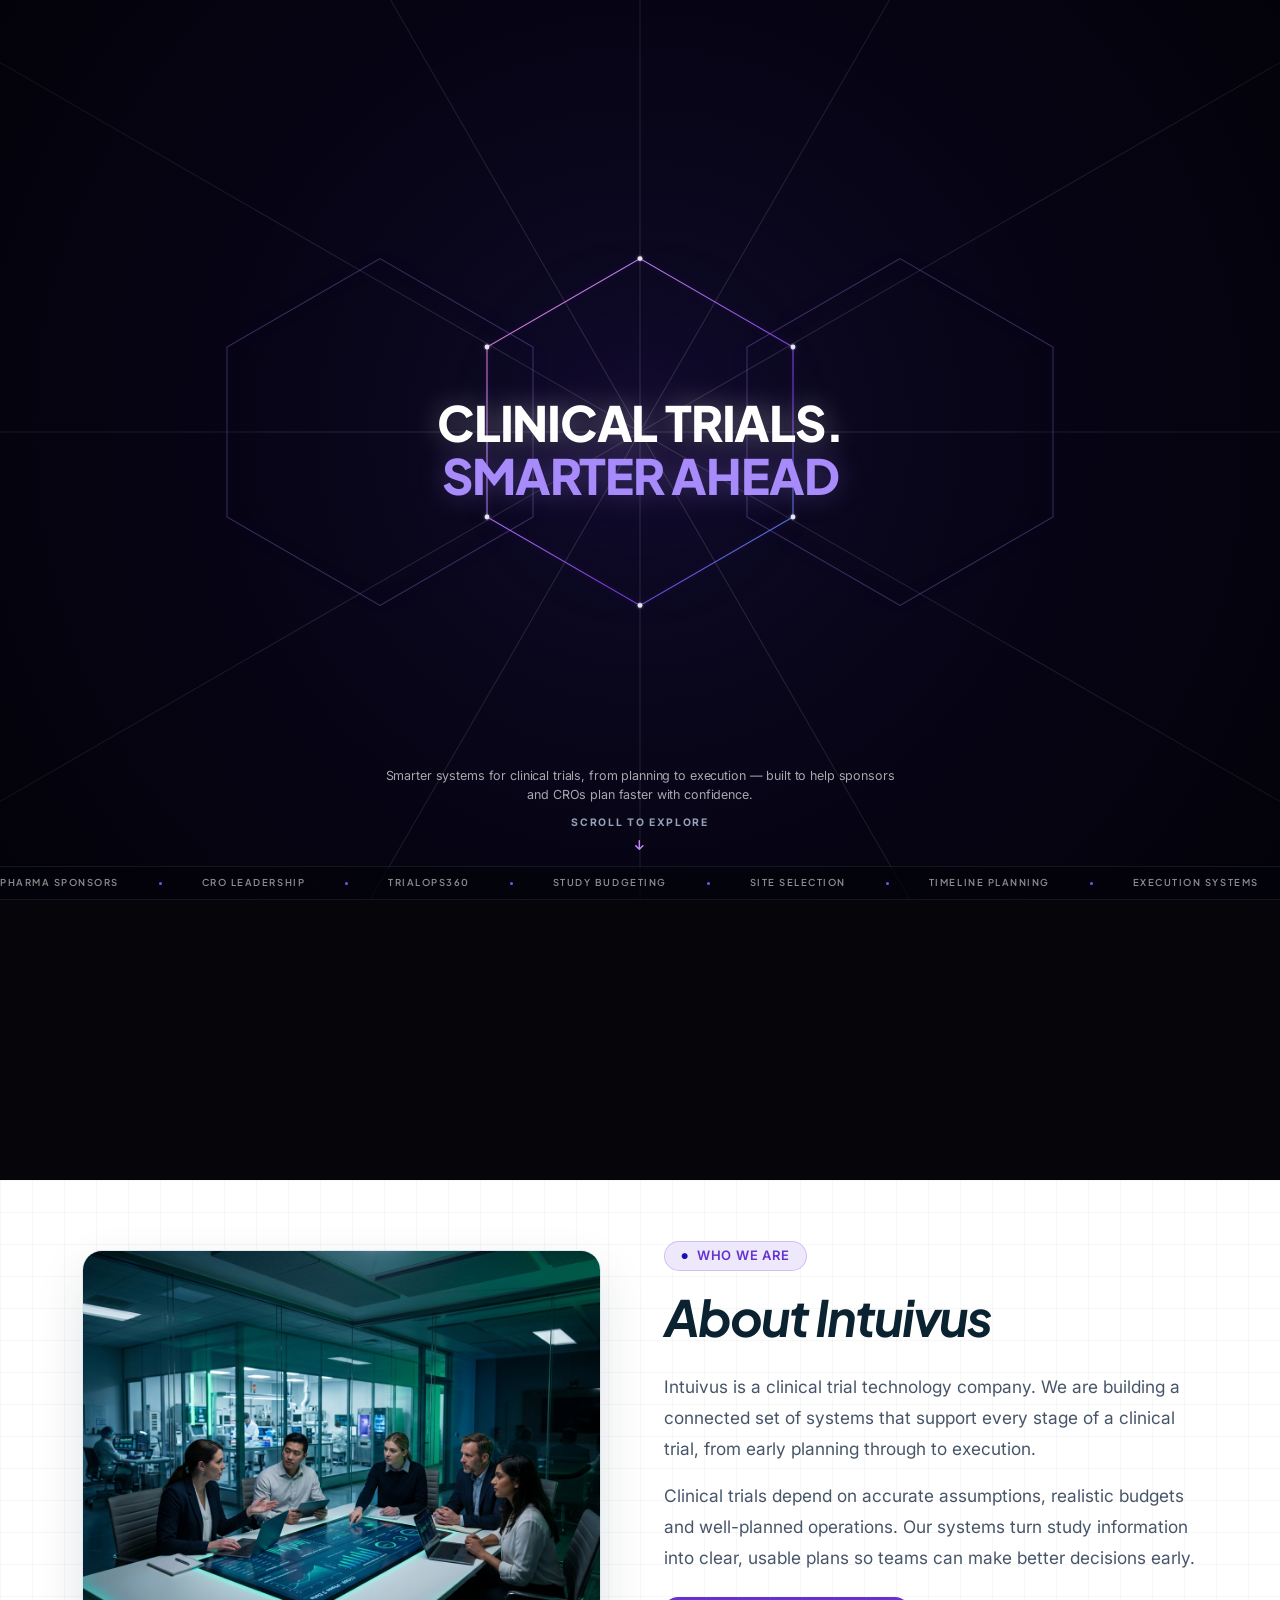
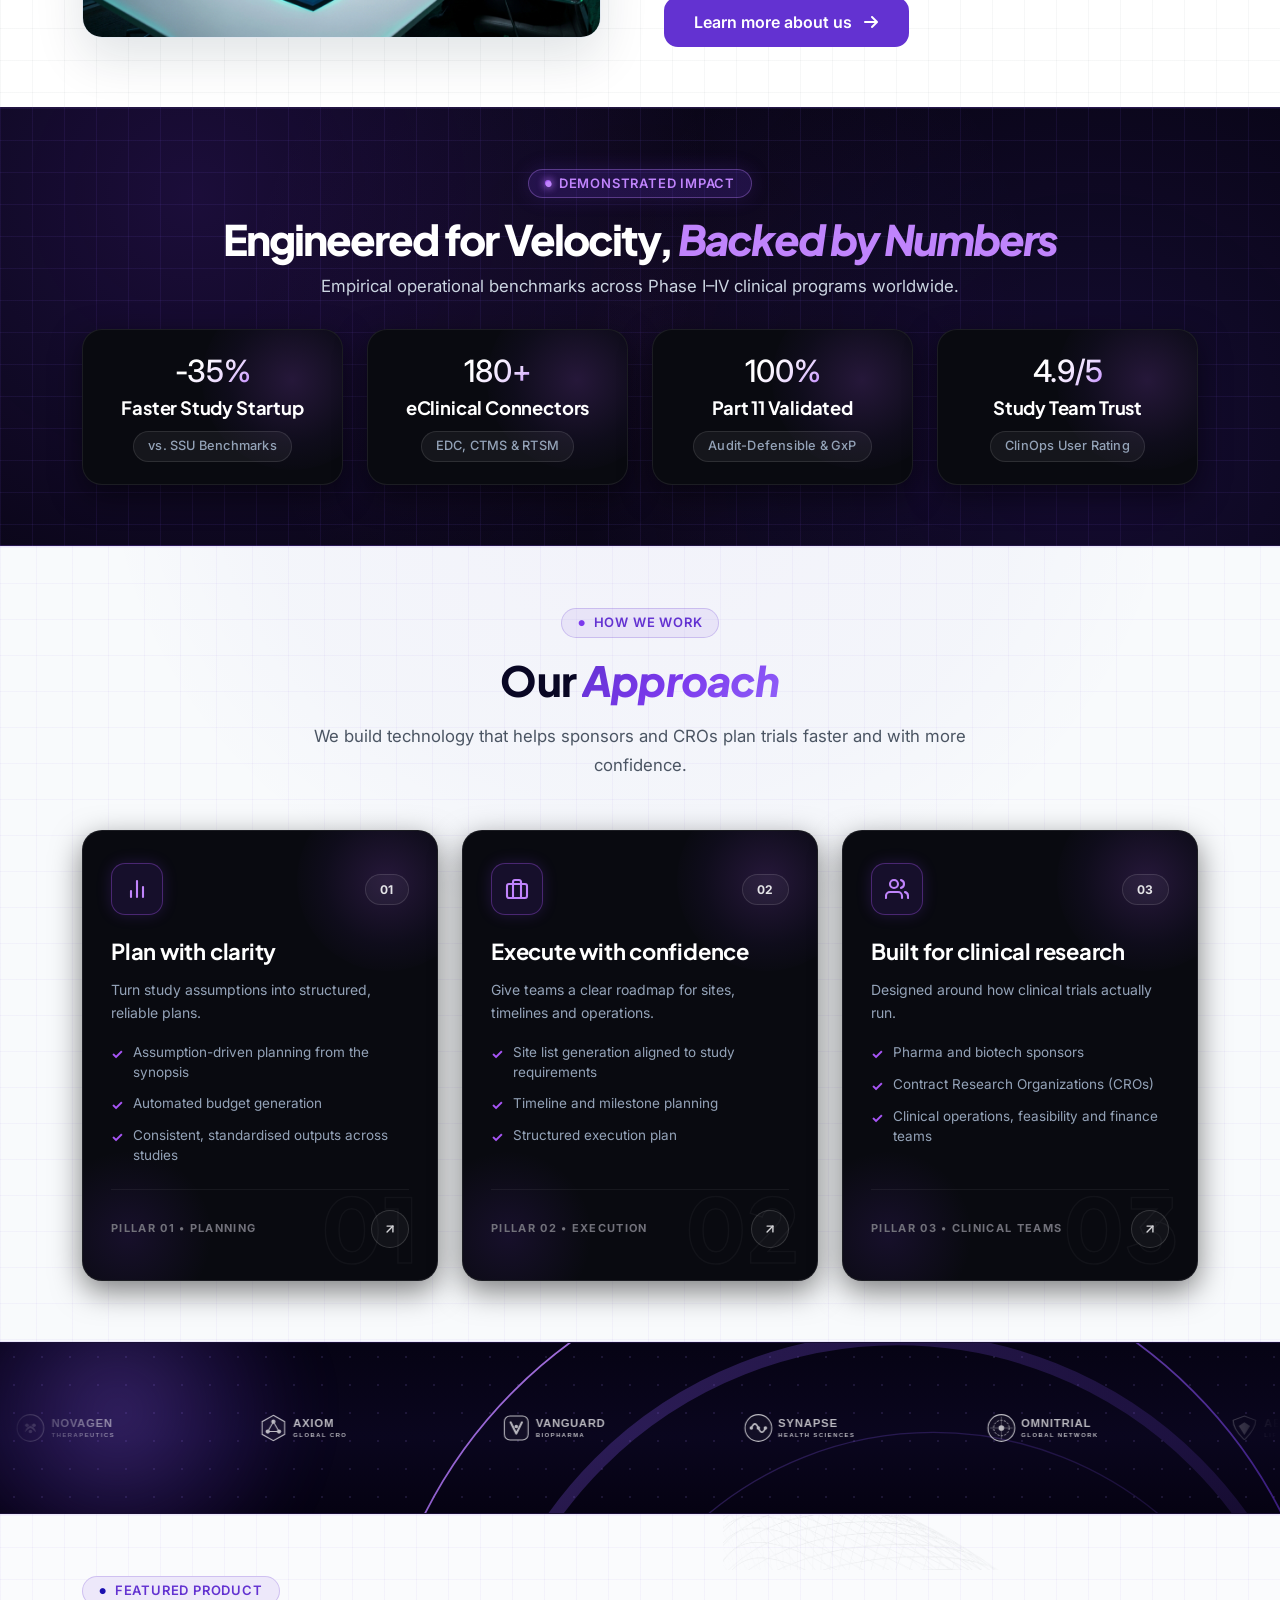
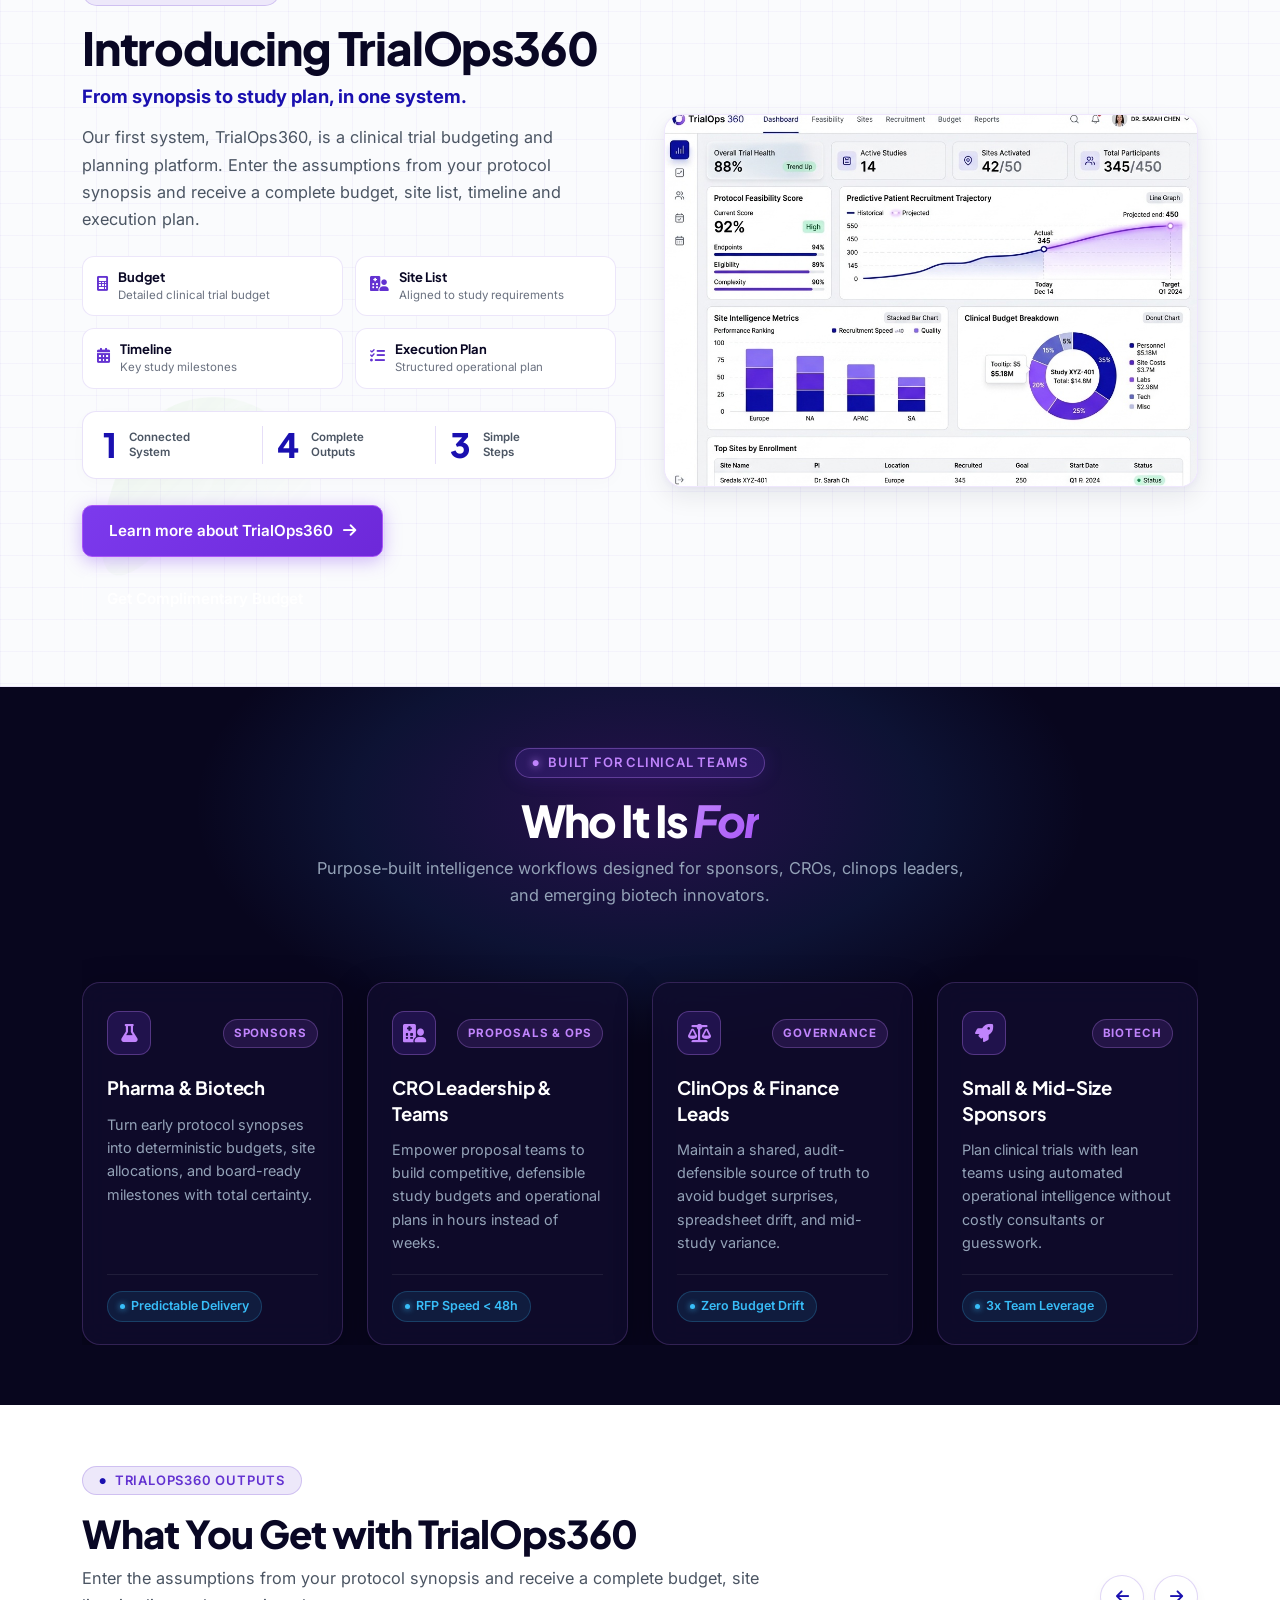
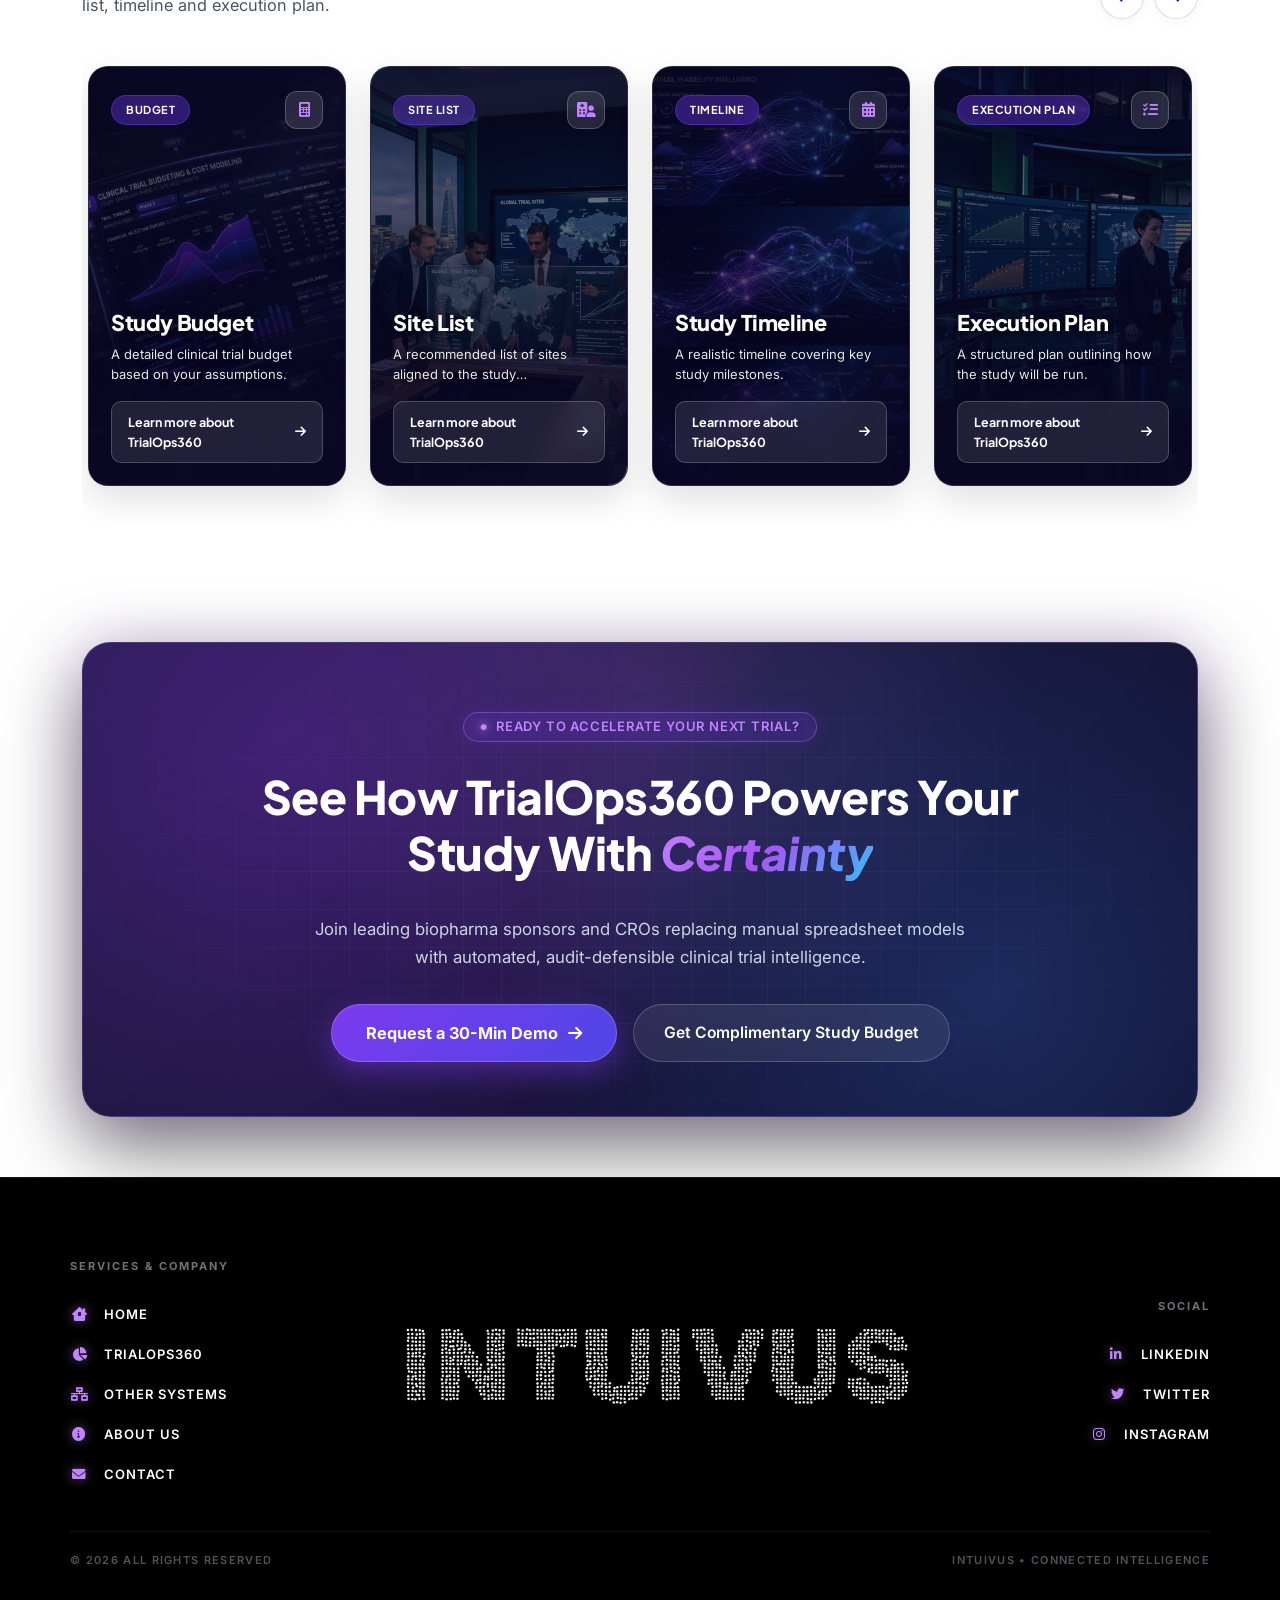
==== commit fb037d2f: "fix redesign inner pages 2" ====
--- a/index.html
+++ b/index.html
@@ -58,13 +58,10 @@
     <!-- Shared Header Placeholder -->
     <div id="site-header"></div>
 
-    <!-- The Lonely Pixel Style Hero Slider (Powered by Swiper.js) -->
-        <!-- Hero Slider Section (Full-Width Background Image + Centered Typography & Actions) -->
-        <!-- Hyperiux Vault Inspired Enterprise Hero Slider -->
-        <!-- O-SCS Aperture Scroll-Portal Wrap (Sticky Reveal of Hero Banner) -->
+    <!-- O-SCS Aperture Scroll-Portal Wrap (Sticky Reveal of Hero Banner) -->
     <div class="scs-portal-hero-wrap" id="scs-portal-wrap">
       <div class="scs-portal-sticky-frame" id="scs-portal-frame">
-<section class="hyper-hero-section" id="hero-showcase">
+        <section class="hyper-hero-section" id="hero-showcase">
       <!-- 3D Concentric Toroidal Metallic Ribbon & Authentic Eulerian Fluid Interactive Stage -->
       <div class="hyper-torus-stage" id="hyperTorusStage" aria-hidden="true">
         <canvas id="hyperDotsCanvas" class="hyper-dots-canvas" aria-hidden="true"></canvas>
@@ -101,7 +98,7 @@
                       <span class="btn-sq" aria-hidden="true">■</span>
                       <span>Read Overview</span>
                     </a>
-                    <a href="contact.html?enquiry=demo" class="hyper-btn hyper-btn-primary">
+                    <a href="#requestDemoModal" data-bs-toggle="modal" data-bs-target="#requestDemoModal" class="hyper-btn hyper-btn-primary">
                       <span class="btn-sq" aria-hidden="true">■</span>
                       <span>Request a Demo</span>
                     </a>
@@ -167,7 +164,7 @@
                       <span class="btn-sq" aria-hidden="true">■</span>
                       <span>Explore Platform</span>
                     </a>
-                    <a href="contact.html?enquiry=demo" class="hyper-btn hyper-btn-primary">
+                    <a href="#requestDemoModal" data-bs-toggle="modal" data-bs-target="#requestDemoModal" class="hyper-btn hyper-btn-primary">
                       <span class="btn-sq" aria-hidden="true">■</span>
                       <span>Schedule Walkthrough</span>
                     </a>
@@ -200,7 +197,6 @@
         </div>
       </div>
     </section>
-    <!-- End The Lonely Pixel Style Scrollytelling Hero Section -->
 
     <!-- ==========================================================
          O-SCS SCROLL-EXPANDING APERTURE PORTAL OVERLAY
@@ -308,7 +304,7 @@
     </div>
     <!-- End O-SCS Aperture Scroll-Portal Wrap -->
 
-    <!-- Section 2: About Intuivus (short) -->
+        <!-- Section 2: About Intuivus (short) -->
     <section class="about-section pt-60 pb-60" id="about" style="scroll-margin-top: 90px;">
       <div class="container">
         <div class="row align-items-center">
@@ -326,7 +322,7 @@
           <div class="col-xl-6 col-lg-6 about-reveal-wrap ps-xl-4" data-aos="fade-left" data-aos-duration="1000">
             <div class="sec-title mb-4">
               <span class="metrics-pill-badge mb-3">
-                <span class="badge-dot">●</span> About Intuivus
+                <span class="badge-dot">●</span> Who We Are
               </span>
               <h2 class="title about-reveal-title" style="color: #0B2230; font-weight: 700;">About Intuivus</h2>
             </div>
@@ -435,7 +431,7 @@
       <div class="container">
         <div class="sec-title text-center mb-55" data-aos="fade-up">
           <span class="metrics-pill-badge mb-3">
-            <span class="badge-dot">●</span> Our Approach
+            <span class="badge-dot">●</span> How We Work
           </span>
           <h2 class="title" style="font-size: 2.6rem; font-weight: 800; color: #090724 !important; line-height: 1.25; letter-spacing: -0.02em;">
             Our <span class="approach-gradient-text">Approach</span>
@@ -632,12 +628,6 @@
         <circle cx="1105" cy="555" r="310" stroke="url(#intuivus-arc-bright)" stroke-width="4" opacity="0.45" />
       </svg>
 
-      <div class="container position-relative" style="z-index: 3;">
-        <h3 class="client-title">
-          Built for <span>Pharma Sponsors</span>, <span>Biotech</span>, and <span>CRO Teams</span>
-        </h3>
-      </div>
-
       <div class="clients-marquee-viewport">
         <div class="clients-marquee-track">
           <div class="clients-marquee-logo"><img src="images/resource/client-placeholder-1.svg" alt="Novagen Therapeutics"></div>
@@ -673,7 +663,7 @@
           <div class="container position-relative" style="z-index: 2;">
             <div class="row align-items-center g-5">
               <div class="col-xl-6 col-lg-6 col-12" data-aos="fade-right">
-                <div class="sec-title light mb-0">
+                <div class="sec-title mb-0">
                   <span class="metrics-pill-badge mb-3">
                     <span class="badge-dot">●</span> Featured Product
                   </span>
@@ -767,7 +757,7 @@
 
         <!-- Section 6: Who It Is For (Target Audience Section - Redesigned Modern SaaS) -->
     <section class="testimonial-section pt-60 pb-60" id="who-it-is-for">
-      <div class="large-container">
+      <div class="container">
         <div class="outer-box who-it-is-for-box">
           <div class="sec-title text-center light mb-50" data-aos="fade-up">
             <span class="metrics-pill-badge mb-3">
@@ -786,7 +776,7 @@
               <div class="audience-small-card">
                 <div class="audience-small-card-top">
                   <div class="audience-card-icon">
-                    <i class="fa-solid fa-flask-vial"></i>
+                    <i class="fa-solid fa-flask"></i>
                   </div>
                   <span class="audience-card-tag">Sponsors</span>
                 </div>
@@ -1007,7 +997,7 @@
 
         <!-- Section 5: Closing Call to Action (Redesigned Enterprise Card) -->
     <section class="cta-section-layout1 pt-60 pb-60" id="cta">
-      <div class="large-container">
+      <div class="container">
         <div class="outer-box position-relative" data-aos="fade-up">
           <div class="cta-aurora-glow"></div>
           <div class="cta-grid-lines"></div>
@@ -1025,7 +1015,7 @@
             </div>
             <div class="cta-action-wrap text-center mt-4 pt-2">
               <div class="d-flex flex-wrap align-items-center justify-content-center gap-3">
-                <a href="contact.html?enquiry=demo" class="cta-action-btn-primary">
+                <a href="#requestDemoModal" data-bs-toggle="modal" data-bs-target="#requestDemoModal" class="cta-action-btn-primary">
                   <span>Request a 30-Min Demo</span>
                   <i class="fa-solid fa-arrow-right"></i>
                 </a>
@@ -1875,36 +1865,44 @@
 
         var ticking = false;
         var hasTriggeredResize = false;
+        var runway = 280; // Compact runway: smooth 220px aperture opening, then immediate natural scroll to About Us
+
+        function updateDimensions() {
+          var vh = window.innerHeight || 900;
+          wrap.style.height = (vh + runway) + 'px';
+          frame.style.height = vh + 'px';
+        }
+        updateDimensions();
 
         function updatePortal() {
           var scrollY = window.pageYOffset || document.documentElement.scrollTop;
           var wrapTop = wrap.offsetTop;
-          var totalRunway = Math.max(800, wrap.offsetHeight - window.innerHeight);
           var relativeScroll = scrollY - wrapTop;
-
-          // 1. PINNING: Reliable fixed pinning while inside wrap runway
+          var vh = window.innerHeight || 900;
+
+          // 1. PINNING: Fixed while opening, then placed at exactly runway top so About Us connects seamlessly
           if (relativeScroll < 0) {
             frame.style.position = 'absolute';
             frame.style.top = '0px';
             frame.style.left = '0px';
             frame.style.width = '100%';
-            frame.style.height = '100vh';
-          } else if (relativeScroll <= totalRunway) {
+            frame.style.height = vh + 'px';
+          } else if (relativeScroll <= runway) {
             frame.style.position = 'fixed';
             frame.style.top = '0px';
             frame.style.left = '0px';
             frame.style.width = '100%';
-            frame.style.height = '100vh';
+            frame.style.height = vh + 'px';
           } else {
             frame.style.position = 'absolute';
-            frame.style.top = totalRunway + 'px';
+            frame.style.top = runway + 'px';
             frame.style.left = '0px';
             frame.style.width = '100%';
-            frame.style.height = '100vh';
+            frame.style.height = vh + 'px';
           }
 
-          // 2. APERTURE ANIMATION: First 650px of relative scroll
-          var portalRange = 650;
+          // APERTURE ANIMATION: Responsive smooth opening across 220px of scroll
+          var portalRange = 220;
           var p = Math.max(0, Math.min(1, relativeScroll / portalRange));
 
           // 3. HEADER VISIBILITY: Hidden on O-SCS resting view (p <= 0.08), Visible on Hero Banner & Beyond
@@ -2004,13 +2002,21 @@
         }
 
         window.addEventListener('scroll', requestTick, { passive: true });
-        window.addEventListener('resize', requestTick);
+        window.addEventListener('resize', function () {
+          updateDimensions();
+          requestTick();
+        });
 
         if (cue) {
           cue.addEventListener('click', function (e) {
             e.preventDefault();
-            var targetY = wrap.offsetTop + 700;
-            window.scrollTo({ top: targetY, behavior: 'smooth' });
+            var aboutEl = document.getElementById('about');
+            if (aboutEl) {
+              aboutEl.scrollIntoView({ behavior: 'smooth' });
+            } else {
+              var targetY = wrap.offsetTop + wrap.offsetHeight + 10;
+              window.scrollTo({ top: targetY, behavior: 'smooth' });
+            }
           });
         }
 
--- a/css/responsive-fixes.css
+++ b/css/responsive-fixes.css
@@ -773,7 +773,6 @@
 .light .metrics-pill-badge,
 .metrics-section .metrics-pill-badge,
 .who-it-is-for-box .metrics-pill-badge,
-.trialops-canvas-box .metrics-pill-badge,
 .cta-section-layout1 .metrics-pill-badge,
 .sec-title.light .sub-title {
   background: rgba(99, 50, 209, 0.22) !important;
@@ -786,7 +785,6 @@
 .light .metrics-pill-badge .badge-dot,
 .metrics-section .metrics-pill-badge .badge-dot,
 .who-it-is-for-box .metrics-pill-badge .badge-dot,
-.trialops-canvas-box .metrics-pill-badge .badge-dot,
 .cta-section-layout1 .metrics-pill-badge .badge-dot,
 .sec-title.light .sub-title .badge-dot {
   color: #C084FC !important;
@@ -1334,20 +1332,19 @@
 }
 
 /* ==========================================================================
-   DEMONSTRATED IMPACT (#metrics) HIGH-TECH OBSIDIAN BACKGROUND TEXTURE
+   DEMONSTRATED IMPACT (#metrics) HIGH-TECH BOXY GRID TEXTURE (NO DOTS)
    ========================================================================== */
 .metrics-section.synopsis-flow-section,
 #metrics.metrics-section,
 #metrics {
   background-color: #060412 !important;
   background-image:
-    radial-gradient(rgba(168, 85, 247, 0.22) 1.2px, transparent 1.2px),
-    radial-gradient(circle at 15% 20%, rgba(124, 58, 237, 0.20) 0%, transparent 45%),
-    radial-gradient(circle at 85% 75%, rgba(99, 50, 209, 0.18) 0%, transparent 45%),
-    radial-gradient(circle at 50% 50%, rgba(168, 85, 247, 0.08) 0%, transparent 60%),
-    linear-gradient(to right, rgba(139, 92, 246, 0.05) 1px, transparent 1px),
-    linear-gradient(to bottom, rgba(139, 92, 246, 0.05) 1px, transparent 1px) !important;
-  background-size: 28px 28px, 100% 100%, 100% 100%, 100% 100%, 28px 28px, 28px 28px !important;
+    radial-gradient(circle at 15% 20%, rgba(124, 58, 237, 0.18) 0%, transparent 45%),
+    radial-gradient(circle at 85% 75%, rgba(99, 50, 209, 0.16) 0%, transparent 45%),
+    radial-gradient(circle at 50% 50%, rgba(168, 85, 247, 0.06) 0%, transparent 60%),
+    linear-gradient(to right, rgba(139, 92, 246, 0.09) 1px, transparent 1px),
+    linear-gradient(to bottom, rgba(139, 92, 246, 0.09) 1px, transparent 1px) !important;
+  background-size: 100% 100%, 100% 100%, 100% 100%, 32px 32px, 32px 32px !important;
   position: relative !important;
   border-top: 1px solid rgba(139, 92, 246, 0.18) !important;
   border-bottom: 1px solid rgba(139, 92, 246, 0.18) !important;
@@ -1355,14 +1352,19 @@
 }
 
 /* ==========================================================================
-   ABOUT INTUIVUS (#about) CLEAN NORMAL BACKGROUND (TEXTURE REMOVED)
+   ABOUT INTUIVUS (#about) BOXY GRID TEXTURE WITH GENEROUS TOP PADDING
    ========================================================================== */
 .about-section,
 .about-section#about,
 #about {
   position: relative !important;
   background-color: #ffffff !important;
-  background-image: none !important;
+  background-image:
+    linear-gradient(to right, rgba(11, 34, 48, 0.035) 1px, transparent 1px),
+    linear-gradient(to bottom, rgba(11, 34, 48, 0.035) 1px, transparent 1px) !important;
+  background-size: 32px 32px !important;
+  padding-top: 100px !important;
+  padding-bottom: 75px !important;
   overflow: hidden !important;
 }
 
@@ -1373,6 +1375,20 @@
   position: relative !important;
   background: #ffffff !important;
   padding: 60px 0 !important;
+}
+
+.modular-products-section.section-dark {
+  background: #08061e !important;
+  border-top: 1px solid rgba(139, 92, 246, 0.15) !important;
+  border-bottom: 1px solid rgba(139, 92, 246, 0.15) !important;
+}
+
+.modular-products-section.section-dark .title {
+  color: #ffffff !important;
+}
+
+.modular-products-section.section-dark .sub-title {
+  color: #c084fc !important;
 }
 
 .modular-products-swiper {
@@ -1540,9 +1556,9 @@
 }
 
 .modular-card-visual:hover .modular-action-btn {
-  background: linear-gradient(135deg, #1A10B0 0%, #6332D1 100%);
-  border-color: #6332D1;
-  box-shadow: 0 6px 18px rgba(99, 50, 209, 0.35);
+  background: linear-gradient(135deg, #7c3aed 0%, #6366f1 100%);
+  border-color: #a855f7;
+  box-shadow: 0 6px 18px rgba(124, 58, 237, 0.45);
 }
 
 .modular-card-visual:hover .modular-action-btn i {
@@ -1557,7 +1573,7 @@
   width: 9px;
   height: 9px;
   border-radius: 999px;
-  background: rgba(99, 50, 209, 0.25);
+  background: rgba(168, 85, 247, 0.25);
   opacity: 1;
   transition: all 0.3s ease;
   margin: 0 5px;
@@ -1566,7 +1582,8 @@
 .modular-swiper-pagination .swiper-pagination-bullet-active {
   width: 26px;
   border-radius: 10px;
-  background: linear-gradient(90deg, #1A10B0 0%, #6332D1 100%);
+  background: linear-gradient(90deg, #7c3aed 0%, #a855f7 100%);
+  box-shadow: 0 0 10px rgba(168, 85, 247, 0.5);
 }
 
 @media (max-width: 991.98px) {
@@ -1738,20 +1755,18 @@
 .scs-portal-hero-wrap {
   position: relative;
   width: 100%;
-  height: 220vh; /* Scrollytelling runway: ~750px opening + runway for interaction */
+  height: calc(100vh + 280px); /* Compact scrollytelling runway: smooth 220px opening, then immediate natural scroll to About Us */
   background: #05050a;
 }
 
 .scs-portal-sticky-frame {
-  position: -webkit-sticky;
-  position: sticky;
+  position: absolute;
   top: 0;
   left: 0;
   width: 100%;
   height: 100vh;
-  min-height: 100vh;
-  max-height: 100vh;
   overflow: hidden;
+  z-index: 2;
 }
 
 .scs-portal-sticky-frame .hyper-hero-section {
@@ -1830,8 +1845,8 @@
 .scs-hex-sub {
   position: absolute;
   top: 48%;
-  width: min(480px, 80vw);
-  height: min(520px, 86vw);
+  width: min(340px, 64vw);
+  height: min(370px, 70vw);
   transform: translate(-50%, -50%);
   pointer-events: none;
   z-index: 1;
@@ -1842,11 +1857,11 @@
 }
 
 .scs-hex-sub.is-left {
-  left: calc(50% - min(370px, 42vw));
+  left: calc(50% - min(260px, 33vw));
 }
 
 .scs-hex-sub.is-right {
-  left: calc(50% + min(370px, 42vw));
+  left: calc(50% + min(260px, 33vw));
 }
 
 .scs-hex-svg {
@@ -1875,8 +1890,8 @@
   left: 50%;
   top: 48%;
   transform: translate(-50%, -50%);
-  width: min(480px, 80vw);
-  height: min(520px, 86vw);
+  width: min(340px, 64vw);
+  height: min(370px, 70vw);
   pointer-events: none;
   z-index: 2;
   display: flex;
@@ -1964,9 +1979,9 @@
   text-align: center;
   font-family: 'Plus Jakarta Sans', system-ui, sans-serif;
   font-weight: 800;
-  font-size: clamp(3rem, 7vw, 6.2rem);
-  letter-spacing: -0.035em;
-  line-height: 1.04;
+  font-size: clamp(2rem, 3.8vw, 3.6rem);
+  letter-spacing: -0.025em;
+  line-height: 1.08;
   text-transform: uppercase;
   user-select: none;
   pointer-events: none;
@@ -2060,33 +2075,42 @@
 
 .scs-portal-sub {
   font-family: 'Inter', system-ui, sans-serif;
-  font-size: clamp(14px, 1.12vw, 16px);
-  color: #94a3b8;
-  text-align: center;
-  max-width: 680px;
-  line-height: 1.6;
-  margin: 0 20px 10px;
+  font-size: 12.5px !important;
+  font-weight: 400 !important;
+  color: rgba(255, 255, 255, 0.65) !important;
+  text-align: center !important;
+  max-width: 520px !important;
+  line-height: 1.55 !important;
+  margin: 0 auto 10px auto !important;
+  letter-spacing: -0.01em !important;
 }
 
 .scs-scroll-cue {
-  display: inline-flex;
-  flex-direction: column;
-  align-items: center;
-  gap: 5px;
-  color: #94a3b8;
-  font-size: 0.75rem;
-  letter-spacing: 0.16em;
-  text-transform: uppercase;
-  font-weight: 700;
-  cursor: pointer;
-  margin-bottom: 14px;
-  transition: all 0.25s ease;
-  text-decoration: none;
-  z-index: 6;
+  display: inline-flex !important;
+  flex-direction: column !important;
+  align-items: center !important;
+  gap: 4px !important;
+  color: #94a3b8 !important;
+  font-size: 0.65rem !important;
+  letter-spacing: 0.16em !important;
+  text-transform: uppercase !important;
+  font-weight: 700 !important;
+  cursor: pointer !important;
+  margin-bottom: 12px !important;
+  transition: all 0.25s ease !important;
+  text-decoration: none !important;
+  z-index: 6 !important;
 }
 
 .scs-scroll-cue:hover {
-  color: #c084fc;
+  color: #c084fc !important;
+  transform: translateY(2px) !important;
+}
+
+.scs-scroll-cue i {
+  font-size: 0.72rem !important;
+  color: #c084fc !important;
+  animation: scsCueBounce 1.8s infinite ease-in-out !important;
 }
 
 /* ==========================================================================
@@ -2116,55 +2140,63 @@
   scrollbar-width: thin;
   scrollbar-color: rgba(255, 255, 255, 0.22) #060411;
 }
-}
-
-.scs-scroll-cue:hover {
-  color: #c084fc;
-  transform: translateY(2px);
-}
-
-.scs-scroll-cue i {
-  font-size: 0.85rem;
-  color: #c084fc;
-  animation: scsCueBounce 1.8s infinite ease-in-out;
-}
-
-@keyframes scsCueBounce {
-  0%, 100% { transform: translateY(0); }
-  50% { transform: translateY(6px); }
-}
 
 .scs-portal-marquee {
   width: 100%;
   overflow: hidden;
   border-top: 1px solid rgba(255, 255, 255, 0.08);
   border-bottom: 1px solid rgba(255, 255, 255, 0.08);
-  padding: 10px 0;
-  background: rgba(5, 5, 10, 0.5);
-  backdrop-filter: blur(8px);
+  padding: 8px 0 !important;
+  background: rgba(4, 3, 10, 0.7);
+  backdrop-filter: blur(12px);
+  -webkit-backdrop-filter: blur(12px);
 }
 
 .scs-marquee-track {
   display: flex;
   align-items: center;
-  gap: 36px;
+  gap: 40px !important;
   width: max-content;
   animation: scsMarqueeLoop 36s linear infinite;
-  font-family: 'Plus Jakarta Sans', monospace, sans-serif;
-  font-size: 11px;
-  font-weight: 600;
-  letter-spacing: 0.16em;
-  color: rgba(255, 255, 255, 0.55);
-}
-
-.scs-marquee-track span {
-  white-space: nowrap;
+  font-family: 'Plus Jakarta Sans', monospace, sans-serif !important;
+  font-size: 9.5px !important;
+  font-weight: 600 !important;
+  letter-spacing: 0.16em !important;
+  color: rgba(255, 255, 255, 0.55) !important;
+}
+
+.scs-marquee-track:hover {
+  animation-play-state: paused;
+}
+
+.scs-logo-item {
+  display: inline-flex;
+  align-items: center;
+  justify-content: center;
+  color: rgba(255, 255, 255, 0.5);
+  opacity: 0.55;
+  transition: all 0.25s ease;
+  flex-shrink: 0;
+  cursor: default;
+}
+
+.scs-logo-item svg {
+  display: block;
+  height: auto;
+  max-height: 20px;
+  transition: all 0.25s ease;
+}
+
+.scs-logo-item:hover {
+  color: #ffffff;
+  opacity: 0.95;
+  transform: scale(1.05);
 }
 
 .scs-dot {
   display: inline-block;
-  width: 4px;
-  height: 4px;
+  width: 3px !important;
+  height: 3px !important;
   border-radius: 50%;
   background: #7952f5;
 }
@@ -2176,25 +2208,26 @@
 
 @media (max-width: 767px) {
   .scs-portal-title {
-    font-size: clamp(2.2rem, 9vw, 3.2rem);
+    font-size: clamp(1.6rem, 6.5vw, 2.2rem) !important;
   }
   .scs-portal-orb,
   .scs-hex-sub {
-    width: min(320px, 86vw);
-    height: min(350px, 92vw);
+    width: min(230px, 72vw) !important;
+    height: min(250px, 78vw) !important;
   }
   .scs-hex-sub.is-left {
-    left: calc(50% - min(220px, 36vw));
+    left: calc(50% - min(160px, 30vw)) !important;
   }
   .scs-hex-sub.is-right {
-    left: calc(50% + min(220px, 36vw));
+    left: calc(50% + min(160px, 30vw)) !important;
   }
   .scs-portal-sub {
-    font-size: 13px;
-    margin-bottom: 16px;
+    font-size: 11.5px !important;
+    margin-bottom: 12px !important;
   }
   .scs-scroll-cue {
-    bottom: 54px;
+    font-size: 0.6rem !important;
+    margin-bottom: 8px !important;
   }
 }
 
@@ -2507,9 +2540,33 @@
   max-width: 100% !important;
   margin: 0 !important;
   display: grid !important;
-  grid-template-columns: 1fr 1.4fr 1fr !important;
-  gap: 40px !important;
-  align-items: start !important;
+  grid-template-columns: 240px 1fr 200px !important;
+  gap: 30px !important;
+  align-items: center !important;
+}
+
+.tycoon-footer .footer-brand-particle-col {
+  display: flex !important;
+  align-items: center !important;
+  justify-content: center !important;
+  width: 100% !important;
+  min-width: 0 !important;
+}
+
+.tycoon-footer .footer-brand-particle-col .footer-particle-container {
+  width: 100% !important;
+  max-width: 900px !important;
+  height: 190px !important;
+  min-height: 190px !important;
+  margin: 0 auto !important;
+  position: relative !important;
+  cursor: crosshair !important;
+}
+
+.tycoon-footer .footer-brand-particle-col #footer-particle-canvas {
+  width: 100% !important;
+  height: 100% !important;
+  display: block !important;
 }
 
 .tycoon-footer .footer-middle-divider {
@@ -2549,6 +2606,10 @@
     grid-template-columns: 1fr !important;
     text-align: center !important;
     gap: 35px !important;
+  }
+  .tycoon-footer .footer-brand-particle-col .footer-particle-container {
+    height: 110px !important;
+    min-height: 110px !important;
   }
 }
 
@@ -2568,25 +2629,38 @@
   padding-bottom: 60px !important;
 }
 
+/* Custom Top Padding for Home About Section to prevent clipping under hero */
+#about.about-section,
+.about-section#about {
+  padding-top: 100px !important;
+  padding-bottom: 75px !important;
+}
+
 /* Page hero clearance for fixed navigation */
 .page-title,
-.page-title-modern,
+.page-title-modern {
+  padding-top: 150px !important;
+  padding-bottom: 75px !important;
+}
+
 .trialops-hero-section {
-  padding-top: 140px !important;
+  padding-top: 60px !important;
   padding-bottom: 60px !important;
 }
 
 /* ========================================================================== */
-/* MODERN INNER PAGE HERO BANNER & DARK COSMIC DESIGN SYSTEM                  */
+/* MODERN INNER PAGE HERO BANNER WITH PHOTOGRAPHIC BACKGROUND (IMAGE 6 SPEC)   */
 /* ========================================================================== */
 .page-title,
 .page-title-modern {
   position: relative;
-  background: linear-gradient(135deg, rgba(6, 4, 17, 0.90) 0%, rgba(12, 8, 30, 0.94) 100%), url('../images/background/page-title.png') center/cover no-repeat !important;
+  background: linear-gradient(180deg, rgba(6, 4, 18, 0.68) 0%, rgba(8, 5, 24, 0.85) 100%), url('../images/resource/about-clinical-research.jpg') center center / cover no-repeat !important;
   background-color: #060411 !important;
   border-bottom: 1px solid rgba(255, 255, 255, 0.08);
   overflow: hidden;
   text-align: left !important;
+  padding-top: 150px !important;
+  padding-bottom: 75px !important;
 }
 
 .page-title .title-outer,
@@ -2597,17 +2671,13 @@
   align-items: flex-start !important;
   max-width: 900px !important;
   margin: 0 !important;
+  position: relative;
+  z-index: 2;
 }
 
 .page-title::before,
 .page-title-modern::before {
-  content: '';
-  position: absolute;
-  inset: 0;
-  background-image: radial-gradient(rgba(168, 85, 247, 0.08) 1px, transparent 1px);
-  background-size: 30px 30px;
-  pointer-events: none;
-  opacity: 0.6;
+  display: none !important;
 }
 
 .page-modern-title,
@@ -2619,17 +2689,18 @@
   line-height: 1.15 !important;
   margin-bottom: 16px !important;
   text-align: left !important;
-  text-shadow: 0 4px 20px rgba(0, 0, 0, 0.5);
+  text-shadow: 0 4px 24px rgba(0, 0, 0, 0.6);
 }
 
 .page-modern-subtitle,
 .page-title .text {
-  color: rgba(255, 255, 255, 0.75) !important;
+  color: rgba(255, 255, 255, 0.82) !important;
   font-size: 1.12rem !important;
   line-height: 1.65 !important;
   max-width: 760px !important;
   text-align: left !important;
-  margin: 0 0 20px 0 !important;
+  margin: 0 !important;
+  text-shadow: 0 2px 10px rgba(0, 0, 0, 0.5);
 }
 
 .gradient-text {
@@ -2638,50 +2709,59 @@
   -webkit-text-fill-color: transparent;
 }
 
-/* Sleek Breadcrumb */
+/* Clean Unified Breadcrumb Styling (Single Harmonious Monochrome Color Scheme) */
 .page-modern-breadcrumb,
 .page-breadcrumb {
   display: inline-flex !important;
   align-items: center !important;
   justify-content: flex-start !important;
-  gap: 10px !important;
-  padding: 8px 18px !important;
-  background: rgba(255, 255, 255, 0.04) !important;
-  border: 1px solid rgba(255, 255, 255, 0.08) !important;
-  border-radius: 9999px !important;
+  gap: 8px !important;
+  padding: 0 !important;
+  background: transparent !important;
+  border: none !important;
+  border-radius: 0 !important;
   list-style: none !important;
-  margin: 0 !important;
+  margin: 0 0 16px 0 !important;
 }
 
 .page-modern-breadcrumb li,
 .page-breadcrumb li {
-  font-size: 0.85rem !important;
+  font-size: 14px !important;
   font-weight: 500 !important;
-  color: rgba(255, 255, 255, 0.5) !important;
+  color: rgba(255, 255, 255, 0.65) !important;
   display: inline-flex !important;
   align-items: center !important;
 }
 
 .page-modern-breadcrumb li a,
-.page-breadcrumb li a {
-  color: rgba(255, 255, 255, 0.75) !important;
+.page-breadcrumb li a,
+.page-modern-breadcrumb .crumb-home,
+.page-modern-breadcrumb li:first-child a,
+.page-breadcrumb li:first-child a {
+  color: rgba(255, 255, 255, 0.65) !important;
+  font-weight: 500 !important;
   text-decoration: none !important;
   transition: color 0.2s ease !important;
 }
 
 .page-modern-breadcrumb li a:hover,
-.page-breadcrumb li a:hover {
-  color: #c084fc !important;
-}
-
+.page-breadcrumb li a:hover,
+.page-modern-breadcrumb .crumb-home:hover {
+  color: #ffffff !important;
+}
+
+.page-modern-breadcrumb .sep,
+.page-breadcrumb .sep {
+  color: rgba(255, 255, 255, 0.35) !important;
+  margin: 0 4px !important;
+}
+
+.page-modern-breadcrumb .active,
 .page-modern-breadcrumb li.active,
+.page-breadcrumb .active,
 .page-breadcrumb li:last-child {
-  color: #c084fc !important;
+  color: #ffffff !important;
   font-weight: 600 !important;
-}
-
-.page-modern-breadcrumb .sep {
-  color: rgba(255, 255, 255, 0.25) !important;
 }
 
 /* ========================================================================== */
@@ -2713,33 +2793,33 @@
 }
 
 .section-dark .pillar-card-minimal {
-  background: rgba(255, 255, 255, 0.03) !important;
-  border: 1px solid rgba(255, 255, 255, 0.08) !important;
+  background: linear-gradient(180deg, #120d30 0%, #09071c 100%) !important;
+  border: 1px solid rgba(168, 85, 247, 0.22) !important;
   border-radius: 18px !important;
   padding: 36px 32px !important;
-  box-shadow: 0 10px 30px rgba(0, 0, 0, 0.3) !important;
+  box-shadow: 0 14px 35px rgba(0, 0, 0, 0.45) !important;
   height: 100% !important;
   transition: transform 0.3s ease, border-color 0.3s ease, box-shadow 0.3s ease !important;
 }
 
 .section-dark .pillar-card-minimal:hover {
   transform: translateY(-4px) !important;
-  border-color: rgba(168, 85, 247, 0.35) !important;
-  box-shadow: 0 16px 40px rgba(0, 0, 0, 0.4), 0 0 25px rgba(124, 58, 237, 0.15) !important;
+  border-color: rgba(168, 85, 247, 0.45) !important;
+  box-shadow: 0 18px 45px rgba(0, 0, 0, 0.55), 0 0 25px rgba(124, 58, 237, 0.2) !important;
 }
 
 .section-dark .pillar-card-icon {
   width: 52px !important;
   height: 52px !important;
   border-radius: 14px !important;
-  background: rgba(124, 58, 237, 0.16) !important;
-  border: 1px solid rgba(168, 85, 247, 0.3) !important;
+  background: rgba(124, 58, 237, 0.2) !important;
+  border: 1px solid rgba(168, 85, 247, 0.35) !important;
   color: #c084fc !important;
   display: flex !important;
   align-items: center !important;
   justify-content: center !important;
   font-size: 20px !important;
-  box-shadow: 0 0 15px rgba(124, 58, 237, 0.2) !important;
+  box-shadow: 0 0 15px rgba(124, 58, 237, 0.25) !important;
 }
 
 .section-dark .pillar-card-points li {
@@ -2751,6 +2831,53 @@
 .section-dark .pillar-card-points li i {
   color: #a855f7 !important;
   margin-right: 10px !important;
+}
+
+/* Dark Section FAQs */
+.section-dark.modern-faq-section,
+.section-dark .modern-faq-section {
+  background: #070514 !important;
+}
+
+.section-dark .modern-faq-title {
+  color: #ffffff !important;
+}
+
+.section-dark .modern-faq-card {
+  background: linear-gradient(180deg, #120d30 0%, #09071c 100%) !important;
+  border: 1px solid rgba(168, 85, 247, 0.22) !important;
+  box-shadow: 0 14px 35px rgba(0, 0, 0, 0.45) !important;
+}
+
+.section-dark .modern-faq-card:hover {
+  border-color: rgba(168, 85, 247, 0.4) !important;
+  background: rgba(255, 255, 255, 0.05) !important;
+  box-shadow: 0 16px 36px rgba(0, 0, 0, 0.4), 0 0 20px rgba(124, 58, 237, 0.15) !important;
+}
+
+.section-dark .modern-faq-card.is-open {
+  border-color: #a855f7 !important;
+  border-left: 4px solid #a855f7 !important;
+  background: rgba(124, 58, 237, 0.06) !important;
+}
+
+.section-dark .modern-faq-card .faq-question-text {
+  color: #ffffff !important;
+}
+
+.section-dark .modern-faq-card:hover .faq-question-text,
+.section-dark .modern-faq-card.is-open .faq-question-text {
+  color: #c084fc !important;
+}
+
+.section-dark .modern-faq-card .answer-text {
+  color: rgba(255, 255, 255, 0.75) !important;
+}
+
+.section-dark .modern-faq-card .faq-toggle-icon {
+  background: rgba(124, 58, 237, 0.15) !important;
+  border: 1px solid rgba(168, 85, 247, 0.3) !important;
+  color: #c084fc !important;
 }
 
 /* --- WHITE SECTION --- */
@@ -2819,57 +2946,161 @@
   margin-right: 10px !important;
 }
 
-/* White Section Contact Form Enhancements */
+/* White Section Contact Form Enhancements (Compact Single-Screen View) */
 .section-white .contact-form-card {
   background: #ffffff !important;
   border: 1px solid #e2e8f0 !important;
-  border-radius: 20px !important;
-  padding: 40px !important;
-  box-shadow: 0 15px 45px rgba(0, 0, 0, 0.05) !important;
+  border-radius: 16px !important;
+  padding: 22px 24px !important;
+  box-shadow: 0 10px 30px rgba(0, 0, 0, 0.05) !important;
 }
 
 .section-white .contact-form-card .form-label {
   color: #1e293b !important;
   font-weight: 600 !important;
-  font-size: 0.92rem !important;
+  font-size: 0.78rem !important;
+  margin-bottom: 2px !important;
 }
 
 .section-white .contact-form-card .form-control {
   background: #f8fafc !important;
   border: 1px solid #cbd5e1 !important;
   color: #0f172a !important;
-  border-radius: 10px !important;
-  padding: 12px 16px !important;
-  font-size: 0.95rem !important;
+  border-radius: 8px !important;
+  padding: 5px 11px !important;
+  font-size: 0.85rem !important;
+  height: 36px !important;
+}
+
+.section-white .contact-form-card textarea.form-control {
+  height: 52px !important;
+  min-height: 52px !important;
+  padding: 6px 11px !important;
 }
 
 .section-white .contact-form-card .form-control:focus {
   background: #ffffff !important;
   border-color: #7c3aed !important;
-  box-shadow: 0 0 0 3px rgba(124, 58, 237, 0.15) !important;
+  box-shadow: 0 0 0 2px rgba(124, 58, 237, 0.15) !important;
   color: #0f172a !important;
 }
 
 .section-white .contact-form-card .form-control::placeholder {
   color: #94a3b8 !important;
+  font-size: 0.82rem !important;
+}
+
+.section-white .contact-form-card .form-check-label {
+  color: #475569 !important;
+  font-size: 0.8rem !important;
+  font-weight: 500 !important;
+}
+
+.contact-form-card .sec-title .title,
+.contact-details-dark-card .sec-title .title,
+.contact-map-section .sec-title .title,
+.mission-vision-section .sec-title .title {
+  letter-spacing: -0.01em !important;
+  word-spacing: normal !important;
 }
 
 .section-white .contact-details-dark-card {
-  background: #070514 !important;
-  border: 1px solid rgba(255, 255, 255, 0.08) !important;
-  border-radius: 20px !important;
-  padding: 40px !important;
-  box-shadow: 0 20px 50px rgba(0, 0, 0, 0.3) !important;
+  background: linear-gradient(180deg, #120d30 0%, #09071c 100%) !important;
+  border: 1px solid rgba(168, 85, 247, 0.25) !important;
+  border-radius: 16px !important;
+  padding: 22px 24px !important;
+  box-shadow: 0 16px 40px rgba(0, 0, 0, 0.45), 0 0 20px rgba(124, 58, 237, 0.1) !important;
 }
 
 .section-white .contact-details-dark-card .title,
-.section-white .contact-details-dark-card h2,
-.section-white .contact-details-dark-card h6 {
-  color: #ffffff !important;
+.section-white .contact-details-dark-card h2 {
+  color: #ffffff !important;
+}
+
+.section-white .contact-details-dark-card .contact-details__info li {
+  margin-bottom: 11px !important;
+  display: flex !important;
+  align-items: center !important;
+  gap: 12px !important;
+}
+
+.section-white .contact-details-dark-card .contact-details__info .icon {
+  width: 32px !important;
+  height: 32px !important;
+  font-size: 13px !important;
+  border-radius: 8px !important;
+  background: rgba(124, 58, 237, 0.22) !important;
+  border: 1px solid rgba(168, 85, 247, 0.35) !important;
+  color: #c084fc !important;
+  display: flex !important;
+  align-items: center !important;
+  justify-content: center !important;
+  flex-shrink: 0 !important;
+}
+
+.section-white .contact-details-dark-card .contact-details__info .text h6 {
+  font-size: 0.7rem !important;
+  text-transform: uppercase !important;
+  letter-spacing: 0.08em !important;
+  color: rgba(255, 255, 255, 0.5) !important;
+  margin-bottom: 1px !important;
+}
+
+.section-white .contact-details-dark-card .contact-details__info .text a,
+.section-white .contact-details-dark-card .contact-details__info .text span {
+  color: #ffffff !important;
+  font-size: 0.88rem !important;
+  font-weight: 600 !important;
+  line-height: 1.3 !important;
 }
 
 .section-white .contact-details-dark-card .text-white-50 {
   color: rgba(255, 255, 255, 0.65) !important;
+}
+
+/* Compact Breadcrumb Header for Contact Page */
+.page-title-contact {
+  padding-top: 105px !important;
+  padding-bottom: 22px !important;
+  min-height: auto !important;
+}
+
+.page-title-contact .page-modern-title {
+  font-size: clamp(1.7rem, 2.8vw, 2.2rem) !important;
+  margin-bottom: 4px !important;
+  line-height: 1.25 !important;
+}
+
+.page-title-contact .page-modern-subtitle {
+  font-size: 0.88rem !important;
+  margin-bottom: 0 !important;
+  line-height: 1.5 !important;
+}
+
+/* ==========================================================================
+   CONTACT MAP SECTION (LIGHT CLEAN SECTION BELOW FORM - NO DARK BG)
+   ========================================================================== */
+.contact-map-section,
+.section-white.contact-map-section {
+  position: relative !important;
+  background-color: #f8fafc !important;
+  border-top: 1px solid #e2e8f0 !important;
+  overflow: hidden !important;
+}
+
+.contact-map-frame-box {
+  position: relative !important;
+  border-radius: 18px !important;
+  border: 1px solid #e2e8f0 !important;
+  overflow: hidden !important;
+  box-shadow: 0 14px 38px rgba(15, 23, 42, 0.08), 0 2px 10px rgba(124, 58, 237, 0.04) !important;
+  background: #ffffff !important;
+}
+
+.contact-map-frame-box iframe {
+  display: block !important;
+  width: 100% !important;
+  border: 0 !important;
 }
 
 /* White Section FAQ Styling */
@@ -2901,7 +3132,8 @@
   color: #7c3aed !important;
 }
 
-body:not(.home-page-tlp) .pillar-card-icon {
+/* Dark section pillar cards */
+body:not(.home-page-tlp) .section-dark .pillar-card-icon {
   width: 52px !important;
   height: 52px !important;
   border-radius: 14px !important;
@@ -2915,14 +3147,51 @@
   box-shadow: 0 0 15px rgba(124, 58, 237, 0.2) !important;
 }
 
-body:not(.home-page-tlp) .pillar-card-points li {
+body:not(.home-page-tlp) .section-dark .pillar-card-points li,
+body:not(.home-page-tlp) .section-dark .pillar-card-points li span {
   color: rgba(255, 255, 255, 0.8) !important;
   margin-bottom: 10px !important;
   font-size: 0.98rem !important;
 }
 
-body:not(.home-page-tlp) .pillar-card-points li i {
+body:not(.home-page-tlp) .section-dark .pillar-card-points li i {
   color: #a855f7 !important;
+  margin-right: 10px !important;
+}
+
+/* White section pillar cards (Crisp Slate/Charcoal text & vibrant purple checkmarks) */
+.section-white .pillar-card-icon,
+body:not(.home-page-tlp) .section-white .pillar-card-icon {
+  width: 52px !important;
+  height: 52px !important;
+  border-radius: 14px !important;
+  background: rgba(124, 58, 237, 0.08) !important;
+  border: 1px solid rgba(168, 85, 247, 0.22) !important;
+  color: #7c3aed !important;
+  display: flex !important;
+  align-items: center !important;
+  justify-content: center !important;
+  font-size: 20px !important;
+}
+
+.section-white .pillar-card-points li,
+.section-white .pillar-card-points li span,
+body:not(.home-page-tlp) .section-white .pillar-card-points li,
+body:not(.home-page-tlp) .section-white .pillar-card-points li span {
+  color: #334155 !important;
+  margin-bottom: 10px !important;
+  font-size: 0.98rem !important;
+}
+
+.section-white .pillar-card-points li strong,
+body:not(.home-page-tlp) .section-white .pillar-card-points li strong {
+  color: #090724 !important;
+  font-weight: 700 !important;
+}
+
+.section-white .pillar-card-points li i,
+body:not(.home-page-tlp) .section-white .pillar-card-points li i {
+  color: #7c3aed !important;
   margin-right: 10px !important;
 }
 
@@ -3023,7 +3292,7 @@
 .trialops-hero-section {
   position: relative;
   background: radial-gradient(ellipse 80% 60% at 50% -10%, rgba(124, 58, 237, 0.25) 0%, rgba(11, 7, 26, 0.98) 60%, #060411 100%) !important;
-  padding: 140px 0 60px !important;
+  padding: 60px 0 !important;
   overflow: hidden;
 }
 
@@ -3031,15 +3300,22 @@
   content: '';
   position: absolute;
   inset: 0;
-  background-image: radial-gradient(rgba(168, 85, 247, 0.08) 1px, transparent 1px);
+  background-image:
+    linear-gradient(to right, rgba(139, 92, 246, 0.08) 1px, transparent 1px),
+    linear-gradient(to bottom, rgba(139, 92, 246, 0.08) 1px, transparent 1px);
   background-size: 32px 32px;
   pointer-events: none;
 }
 
+.clients-section.clients-orbital-strip {
+  padding-top: 22px !important;
+  padding-bottom: 22px !important;
+}
+
 .trialops-img-frame {
   border-radius: 18px !important;
-  box-shadow: 0 25px 60px rgba(0, 0, 0, 0.7), 0 0 35px rgba(124, 58, 237, 0.25) !important;
-  border: 1px solid rgba(255, 255, 255, 0.15) !important;
+  box-shadow: 0 10px 25px rgba(15, 23, 42, 0.08), 0 2px 8px rgba(124, 58, 237, 0.05) !important;
+  border: 1px solid rgba(124, 58, 237, 0.12) !important;
   overflow: hidden;
 }
 
@@ -3088,94 +3364,102 @@
 }
 
 /* ==========================================================================
-   COSMIC GLOW CARDS & REDESIGNED INNER PAGE SECTIONS
+   COSMIC GLOW CARDS & REDESIGNED INNER PAGE SECTIONS (COMPACT SHORTENED CARDS)
    ========================================================================== */
 .cosmic-glow-card {
   position: relative !important;
-  background: linear-gradient(180deg, rgba(16, 12, 34, 0.92) 0%, rgba(9, 7, 20, 0.98) 100%) !important;
-  border: 1px solid rgba(168, 85, 247, 0.35) !important;
-  border-radius: 22px !important;
-  padding: 38px 34px !important;
-  box-shadow: 0 18px 45px rgba(0, 0, 0, 0.65), 0 0 30px rgba(124, 58, 237, 0.18) !important;
+  background: linear-gradient(180deg, #120d30 0%, #09071c 100%) !important;
+  border: 1px solid rgba(168, 85, 247, 0.28) !important;
+  border-radius: 16px !important;
+  padding: 22px 24px !important;
+  box-shadow: 0 14px 35px rgba(0, 0, 0, 0.6), 0 0 25px rgba(124, 58, 237, 0.12) !important;
   transition: all 0.35s cubic-bezier(0.16, 1, 0.3, 1) !important;
   overflow: hidden !important;
   height: 100% !important;
   display: flex !important;
   flex-direction: column !important;
-  justify-content: space-between !important;
+  justify-content: flex-start !important;
 }
 
 .cosmic-glow-card::before {
   content: '';
   position: absolute;
   top: 0;
-  left: 12%;
-  right: 12%;
-  height: 2px;
-  background: linear-gradient(90deg, transparent, rgba(168, 85, 247, 0.8), transparent);
+  left: 0;
+  right: 0;
+  height: 3px;
+  background: linear-gradient(90deg, #6366f1 0%, #8b5cf6 50%, #c084fc 100%);
+  box-shadow: 0 0 12px rgba(168, 85, 247, 0.7);
+  opacity: 0;
+  transition: opacity 0.3s ease;
   pointer-events: none;
 }
 
 .cosmic-glow-card:hover {
-  border-color: rgba(168, 85, 247, 0.75) !important;
-  transform: translateY(-6px) !important;
-  box-shadow: 0 25px 60px rgba(0, 0, 0, 0.75), 0 0 45px rgba(124, 58, 237, 0.35) !important;
+  border-color: rgba(168, 85, 247, 0.6) !important;
+  transform: translateY(-4px) !important;
+  box-shadow: 0 20px 50px rgba(0, 0, 0, 0.75), 0 0 35px rgba(124, 58, 237, 0.25) !important;
+}
+
+.cosmic-glow-card:hover::before {
+  opacity: 1;
 }
 
 .cosmic-glow-card-header {
   display: flex !important;
   align-items: center !important;
   justify-content: space-between !important;
-  margin-bottom: 22px !important;
+  margin-bottom: 12px !important;
 }
 
 .cosmic-glow-icon-box {
-  width: 48px !important;
-  height: 48px !important;
-  border-radius: 12px !important;
+  width: 38px !important;
+  height: 38px !important;
+  border-radius: 10px !important;
   background: rgba(124, 58, 237, 0.22) !important;
   border: 1px solid rgba(168, 85, 247, 0.45) !important;
   display: flex !important;
   align-items: center !important;
   justify-content: center !important;
   color: #c084fc !important;
-  font-size: 20px !important;
-  box-shadow: 0 0 20px rgba(124, 58, 237, 0.35) !important;
+  font-size: 16px !important;
+  box-shadow: 0 0 14px rgba(124, 58, 237, 0.25) !important;
   transition: all 0.3s ease !important;
 }
 
 .cosmic-glow-card:hover .cosmic-glow-icon-box {
   background: #7c3aed !important;
   color: #ffffff !important;
-  box-shadow: 0 0 24px rgba(168, 85, 247, 0.7) !important;
-  transform: scale(1.06);
+  box-shadow: 0 0 20px rgba(168, 85, 247, 0.6) !important;
+  transform: scale(1.05);
 }
 
 .cosmic-glow-pill {
   background: rgba(168, 85, 247, 0.14) !important;
   border: 1px solid rgba(168, 85, 247, 0.35) !important;
   color: #d8b4fe !important;
-  font-size: 11px !important;
+  font-size: 10px !important;
   font-weight: 700 !important;
-  letter-spacing: 0.1em !important;
+  letter-spacing: 0.08em !important;
   text-transform: uppercase !important;
-  padding: 4px 12px !important;
+  padding: 3px 10px !important;
   border-radius: 999px !important;
 }
 
 .cosmic-glow-title {
   color: #ffffff !important;
-  font-size: 1.75rem !important;
+  font-size: 1.35rem !important;
   font-weight: 700 !important;
   letter-spacing: -0.02em !important;
-  margin-bottom: 12px !important;
+  margin-bottom: 8px !important;
+  line-height: 1.3 !important;
 }
 
 .cosmic-glow-thesis {
   color: #cbd5e1 !important;
-  font-size: 1.05rem !important;
-  line-height: 1.7 !important;
-  margin-bottom: 20px !important;
+  font-size: 0.9rem !important;
+  line-height: 1.5 !important;
+  margin-bottom: 12px !important;
 }
 
 .cosmic-glow-list {
@@ -3184,21 +3468,22 @@
   margin: 0 !important;
   display: flex !important;
   flex-direction: column !important;
-  gap: 11px !important;
+  gap: 7px !important;
 }
 
 .cosmic-glow-item {
   display: flex !important;
   align-items: flex-start !important;
-  gap: 10px !important;
+  gap: 8px !important;
   color: #e2e8f0 !important;
-  font-size: 0.95rem !important;
-  line-height: 1.5 !important;
+  font-size: 0.86rem !important;
+  line-height: 1.4 !important;
 }
 
 .cosmic-glow-item i {
   color: #a855f7 !important;
-  margin-top: 3px !important;
+  font-size: 12px !important;
+  margin-top: 2px !important;
   flex-shrink: 0 !important;
 }
 
@@ -3250,3 +3535,999 @@
 .cta-section-layout1 .sec-title.light .text {
   color: #cbd5e1 !important;
 }
+
+/* ==========================================================================
+   FAQ VISUAL PREVIEW & COMPACT ACCORDION STYLING
+   ========================================================================== */
+.faq-visual-preview-box {
+  position: relative;
+  background: rgba(255, 255, 255, 0.03);
+  border: 1px solid rgba(168, 85, 247, 0.25);
+  border-radius: 18px;
+  overflow: hidden;
+  box-shadow: 0 16px 40px rgba(0, 0, 0, 0.4), 0 0 25px rgba(124, 58, 237, 0.12);
+  transition: transform 0.3s ease, border-color 0.3s ease;
+  margin-top: 15px;
+}
+
+.faq-visual-preview-box:hover {
+  transform: translateY(-3px);
+  border-color: rgba(168, 85, 247, 0.45);
+}
+
+.faq-img-wrapper {
+  position: relative;
+  width: 100%;
+  height: 380px;
+  overflow: hidden;
+  border-radius: 20px;
+}
+
+@media (max-width: 991.98px) {
+  .faq-img-wrapper {
+    height: 260px;
+  }
+}
+
+.faq-visual-img {
+  width: 100%;
+  height: 100%;
+  object-fit: cover;
+  object-position: center;
+  transition: transform 0.5s ease;
+  border-radius: 20px;
+}
+
+.faq-visual-preview-box:hover .faq-visual-img {
+  transform: scale(1.04);
+}
+
+.faq-img-glow-overlay {
+  position: absolute;
+  inset: 0;
+  background: linear-gradient(180deg, rgba(7, 5, 20, 0.1) 0%, rgba(7, 5, 20, 0.75) 100%);
+  pointer-events: none;
+}
+
+.faq-support-mini-badge {
+  display: flex;
+  align-items: center;
+  gap: 12px;
+  padding: 14px 16px;
+  background: rgba(15, 11, 35, 0.95);
+  border-top: 1px solid rgba(168, 85, 247, 0.18);
+}
+
+.support-avatar-icon {
+  width: 38px;
+  height: 38px;
+  border-radius: 10px;
+  background: linear-gradient(135deg, #7c3aed 0%, #4f46e5 100%);
+  color: #ffffff;
+  display: flex;
+  align-items: center;
+  justify-content: center;
+  font-size: 15px;
+  flex-shrink: 0;
+  box-shadow: 0 4px 12px rgba(124, 58, 237, 0.35);
+}
+
+.support-mini-title {
+  color: rgba(255, 255, 255, 0.9);
+  font-size: 0.88rem;
+  font-weight: 600;
+  line-height: 1.25;
+}
+
+.support-mini-link {
+  color: #c084fc !important;
+  font-size: 0.82rem;
+  font-weight: 600;
+  text-decoration: none !important;
+  display: inline-flex;
+  align-items: center;
+  transition: color 0.2s ease;
+}
+
+.support-mini-link:hover {
+  color: #ffffff !important;
+}
+
+/* Compact FAQ Card Overrides */
+.modern-faq-section.section-dark .modern-faq-card,
+.section-dark .modern-faq-card {
+  margin-bottom: 10px !important;
+  border-radius: 12px !important;
+}
+
+.modern-faq-section.section-dark .modern-faq-trigger,
+.section-dark .modern-faq-trigger {
+  padding: 14px 18px !important;
+  gap: 12px !important;
+}
+
+.modern-faq-section.section-dark .faq-question-text,
+.section-dark .faq-question-text {
+  font-size: 0.98rem !important;
+  font-weight: 600 !important;
+  line-height: 1.35 !important;
+}
+
+.modern-faq-section.section-dark .faq-answer-inner,
+.section-dark .faq-answer-inner {
+  padding: 0 18px 14px 18px !important;
+}
+
+.modern-faq-section.section-dark .answer-text,
+.section-dark .answer-text {
+  font-size: 0.88rem !important;
+  line-height: 1.6 !important;
+}
+
+.modern-faq-section.section-dark .faq-toggle-icon,
+.section-dark .faq-toggle-icon {
+  width: 28px !important;
+  height: 28px !important;
+  font-size: 11px !important;
+  flex-shrink: 0 !important;
+}
+
+/* ==========================================================================
+   COMPACT CARDS & TIGHTER VERTICAL RHYTHM
+   ========================================================================== */
+.compact-pillar-card {
+  padding: 22px 20px !important;
+  border-radius: 14px !important;
+  height: 100% !important;
+  display: flex !important;
+  flex-direction: column !important;
+  justify-content: flex-start !important;
+}
+
+.compact-pillar-card .pillar-card-icon {
+  width: 40px !important;
+  height: 40px !important;
+  border-radius: 10px !important;
+  font-size: 16px !important;
+  margin-bottom: 12px !important;
+}
+
+.compact-pillar-card .pillar-card-title {
+  font-size: 1.25rem !important;
+  margin-bottom: 10px !important;
+  line-height: 1.3 !important;
+}
+
+.compact-pillar-card .pillar-card-thesis {
+  font-size: 0.92rem !important;
+  line-height: 1.5 !important;
+  margin-bottom: 12px !important;
+}
+
+.compact-pillar-card .pillar-card-points {
+  margin: 0 !important;
+  padding: 0 !important;
+  list-style: none !important;
+}
+
+.compact-pillar-card .pillar-card-points li {
+  font-size: 0.88rem !important;
+  margin-bottom: 7px !important;
+  line-height: 1.45 !important;
+  display: flex !important;
+  align-items: flex-start !important;
+}
+
+.compact-pillar-card .pillar-card-points li i {
+  font-size: 13px !important;
+  margin-top: 3px !important;
+  margin-right: 8px !important;
+  flex-shrink: 0 !important;
+}
+
+/* 2-Column Grid for Challenge Points to Cut Height in Half */
+.challenge-points-grid {
+  display: grid !important;
+  grid-template-columns: repeat(2, 1fr) !important;
+  gap: 8px 18px !important;
+  margin-top: 10px !important;
+  padding: 0 !important;
+  list-style: none !important;
+}
+
+@media (max-width: 767.98px) {
+  .challenge-points-grid {
+    grid-template-columns: 1fr !important;
+  }
+}
+
+.challenge-points-grid li {
+  font-size: 0.9rem !important;
+  line-height: 1.45 !important;
+  display: flex !important;
+  align-items: flex-start !important;
+  color: #334155 !important;
+}
+
+.challenge-points-grid li i {
+  color: #7c3aed !important;
+  font-size: 13px !important;
+  margin-top: 3px !important;
+  margin-right: 8px !important;
+  flex-shrink: 0 !important;
+}
+
+/* 2-Column Rich Challenge Layout (Left Content + Right Image) */
+.challenge-points-list {
+  list-style: none !important;
+  padding: 0 !important;
+  margin: 0 !important;
+  display: flex !important;
+  flex-direction: column !important;
+  gap: 12px !important;
+}
+
+.challenge-points-list li {
+  display: flex !important;
+  align-items: flex-start !important;
+  gap: 12px !important;
+  font-size: 0.94rem !important;
+  line-height: 1.55 !important;
+  color: #475569 !important;
+}
+
+.challenge-point-bullet {
+  width: 28px !important;
+  height: 28px !important;
+  border-radius: 8px !important;
+  background: rgba(124, 58, 237, 0.1) !important;
+  border: 1px solid rgba(168, 85, 247, 0.25) !important;
+  color: #7c3aed !important;
+  display: flex !important;
+  align-items: center !important;
+  justify-content: center !important;
+  font-size: 12px !important;
+  flex-shrink: 0 !important;
+  margin-top: 2px !important;
+}
+
+.challenge-points-list li strong {
+  color: #090724 !important;
+}
+
+.challenge-floating-stat {
+  position: absolute !important;
+  bottom: -16px !important;
+  right: 20px !important;
+  background: #ffffff !important;
+  border: 1px solid #e2e8f0 !important;
+  border-radius: 14px !important;
+  padding: 10px 16px !important;
+  box-shadow: 0 12px 30px rgba(0, 0, 0, 0.08) !important;
+  display: flex !important;
+  align-items: center !important;
+  gap: 12px !important;
+  z-index: 2 !important;
+}
+
+.challenge-floating-stat .stat-icon-wrap {
+  width: 38px !important;
+  height: 38px !important;
+  border-radius: 10px !important;
+  background: rgba(124, 58, 237, 0.1) !important;
+  color: #7c3aed !important;
+  display: flex !important;
+  align-items: center !important;
+  justify-content: center !important;
+  font-size: 16px !important;
+  flex-shrink: 0 !important;
+}
+
+.challenge-floating-stat .stat-number {
+  font-size: 1.05rem !important;
+  font-weight: 800 !important;
+  color: #090724 !important;
+  line-height: 1.2 !important;
+}
+
+.challenge-floating-stat .stat-label {
+  font-size: 0.78rem !important;
+  color: #64748b !important;
+  font-weight: 500 !important;
+  line-height: 1.2 !important;
+}
+
+/* How It Works Step Cards Compact */
+.step-card-compact {
+  padding: 20px 18px !important;
+  border-radius: 14px !important;
+}
+
+.step-card-compact .step-badge-num {
+  width: 34px !important;
+  height: 34px !important;
+  border-radius: 10px !important;
+  font-weight: 800 !important;
+  font-size: 14px !important;
+  display: flex !important;
+  align-items: center !important;
+  justify-content: center !important;
+  margin-bottom: 12px !important;
+}
+
+.step-card-compact .step-card-title {
+  font-size: 1.1rem !important;
+  font-weight: 700 !important;
+  margin-bottom: 6px !important;
+  color: #090724 !important;
+}
+
+.step-card-compact .step-card-desc {
+  font-size: 0.88rem !important;
+  line-height: 1.5 !important;
+  color: #64748b !important;
+  margin-bottom: 0 !important;
+}
+
+/* Step Cards inside Dark Section (How TrialOps360 Solves It) - Solid Background to prevent grid show-through */
+.section-dark .step-card-compact {
+  background: linear-gradient(180deg, #120d30 0%, #09071c 100%) !important;
+  border: 1px solid rgba(168, 85, 247, 0.22) !important;
+  box-shadow: 0 14px 35px rgba(0, 0, 0, 0.45) !important;
+}
+
+.section-dark .step-card-compact:hover {
+  transform: translateY(-3px) !important;
+  border-color: rgba(168, 85, 247, 0.5) !important;
+  box-shadow: 0 18px 45px rgba(0, 0, 0, 0.55), 0 0 20px rgba(124, 58, 237, 0.18) !important;
+}
+
+.section-dark .step-card-compact .step-badge-num {
+  background: rgba(124, 58, 237, 0.25) !important;
+  color: #c084fc !important;
+  border: 1px solid rgba(168, 85, 247, 0.4) !important;
+  box-shadow: 0 0 12px rgba(124, 58, 237, 0.25) !important;
+}
+
+.section-dark .step-card-compact .step-card-title {
+  color: #ffffff !important;
+}
+
+.section-dark .step-card-compact .step-card-desc {
+  color: rgba(255, 255, 255, 0.72) !important;
+}
+
+/* Compact Pillar Cards in Dark Section (Key Features, Benefits, Who It Is For) - Solid Background to prevent grid show-through */
+.section-dark .compact-pillar-card {
+  background: linear-gradient(180deg, #120d30 0%, #09071c 100%) !important;
+  border: 1px solid rgba(168, 85, 247, 0.22) !important;
+  box-shadow: 0 14px 35px rgba(0, 0, 0, 0.45) !important;
+}
+
+.section-dark .compact-pillar-card:hover {
+  transform: translateY(-3px) !important;
+  border-color: rgba(168, 85, 247, 0.5) !important;
+  box-shadow: 0 18px 45px rgba(0, 0, 0, 0.55), 0 0 25px rgba(124, 58, 237, 0.2) !important;
+}
+
+.section-dark .compact-pillar-card .pillar-card-icon {
+  background: rgba(124, 58, 237, 0.22) !important;
+  border: 1px solid rgba(168, 85, 247, 0.35) !important;
+  color: #c084fc !important;
+  box-shadow: 0 0 15px rgba(124, 58, 237, 0.2) !important;
+}
+
+.section-dark .compact-pillar-card .pillar-card-title {
+  color: #ffffff !important;
+}
+
+.section-dark .compact-pillar-card .pillar-card-points li,
+.section-dark .compact-pillar-card .pillar-card-points li span {
+  color: rgba(255, 255, 255, 0.8) !important;
+}
+
+.section-dark .compact-pillar-card .pillar-card-points li strong {
+  color: #ffffff !important;
+}
+
+.section-dark .compact-pillar-card .pillar-card-points li i {
+  color: #a855f7 !important;
+}
+
+/* Card Top Accent Bar - Radiant Purple/Violet Theme Gradient (Fixes Dark Blue Clashing Bar) */
+.pillar-card-minimal::before,
+.compact-pillar-card::before,
+.section-dark .pillar-card-minimal::before,
+.section-dark .compact-pillar-card::before {
+  content: "" !important;
+  position: absolute !important;
+  top: 0 !important;
+  left: 0 !important;
+  right: 0 !important;
+  height: 3px !important;
+  background: linear-gradient(90deg, #6366f1 0%, #8b5cf6 50%, #c084fc 100%) !important;
+  box-shadow: 0 0 12px rgba(168, 85, 247, 0.75) !important;
+  border-top-left-radius: 14px !important;
+  border-top-right-radius: 14px !important;
+  transition: opacity 0.3s ease !important;
+  z-index: 2 !important;
+}
+
+.pillar-card-minimal:hover::before,
+.compact-pillar-card:hover::before,
+.section-dark .pillar-card-minimal:hover::before,
+.section-dark .compact-pillar-card:hover::before {
+  opacity: 1 !important;
+}
+
+/* FAQ Visual Box in White Section */
+.section-white .faq-visual-preview-box {
+  background: #ffffff !important;
+  border: 1px solid #e2e8f0 !important;
+  border-radius: 20px !important;
+  box-shadow: 0 16px 40px rgba(0, 0, 0, 0.06), 0 0 20px rgba(124, 58, 237, 0.04) !important;
+  overflow: hidden !important;
+}
+
+.section-white .faq-visual-preview-box:hover {
+  border-color: #cbd5e1 !important;
+  transform: translateY(-3px) !important;
+  box-shadow: 0 20px 45px rgba(0, 0, 0, 0.09) !important;
+}
+
+.section-white .faq-support-mini-badge {
+  display: none !important;
+}
+
+.section-white .faq-img-glow-overlay {
+  background: linear-gradient(180deg, rgba(255, 255, 255, 0.0) 0%, rgba(15, 23, 42, 0.18) 100%) !important;
+}
+
+/* FAQ Heading in White Section */
+.section-white .modern-faq-title,
+.modern-faq-section.section-white .modern-faq-title {
+  color: #090724 !important;
+  font-size: clamp(2rem, 3.2vw, 2.5rem) !important;
+  font-weight: 800 !important;
+  line-height: 1.22 !important;
+  letter-spacing: -0.02em !important;
+}
+
+/* Vibrant Purple-Indigo Gradient in White Sections */
+.section-white .gradient-text,
+.modern-faq-section.section-white .gradient-text {
+  background: linear-gradient(135deg, #4f46e5 0%, #7c3aed 50%, #9333ea 100%) !important;
+  -webkit-background-clip: text !important;
+  -webkit-text-fill-color: transparent !important;
+  display: inline-block !important;
+  text-shadow: none !important;
+  opacity: 1 !important;
+}
+
+/* White Outputs Section (What You Get) */
+.section-white.modular-products-section,
+.modular-products-section.section-white {
+  background: #ffffff !important;
+  border-top: 1px solid #f1f5f9 !important;
+  border-bottom: 1px solid #f1f5f9 !important;
+}
+
+.section-white.modular-products-section .title,
+.modular-products-section.section-white .title {
+  color: #090724 !important;
+}
+
+.section-white .modular-card-visual {
+  box-shadow: 0 14px 35px rgba(9, 7, 36, 0.08) !important;
+  border: 1px solid #e2e8f0 !important;
+}
+
+.modular-card-visual .modular-card-title,
+.modular-card-visual .modular-card-title span,
+.modular-card-visual h3,
+.modular-card-visual h3 span,
+.section-white .modular-card-visual .modular-card-title,
+.section-white .modular-card-visual .modular-card-title span,
+.section-white .modular-card-visual h3,
+.section-white .modular-card-visual h3 span {
+  color: #ffffff !important;
+  text-shadow: 0 2px 10px rgba(0, 0, 0, 0.7) !important;
+}
+
+.modular-card-visual .modular-card-desc,
+.section-white .modular-card-visual .modular-card-desc,
+.modular-card-visual p,
+.section-white .modular-card-visual p {
+  color: rgba(255, 255, 255, 0.9) !important;
+  text-shadow: 0 1px 6px rgba(0, 0, 0, 0.6) !important;
+}
+
+/* Vibrant Purple-Indigo Gradient in White Sections */
+.section-white .gradient-text {
+  background: linear-gradient(135deg, #4f46e5 0%, #7c3aed 50%, #a855f7 100%) !important;
+  -webkit-background-clip: text !important;
+  -webkit-text-fill-color: transparent !important;
+}
+
+/* ==========================================================================
+   REDESIGNED MODERN CTA SECTION (PREMIUM COSMIC EXPERIENCE)
+   ========================================================================== */
+.trialops-redesigned-cta-box {
+  position: relative;
+  background: linear-gradient(135deg, #090620 0%, #110b38 50%, #0d082b 100%);
+  border: 1px solid rgba(168, 85, 247, 0.35);
+  border-radius: 24px;
+  padding: 50px 36px 42px;
+  overflow: hidden;
+  box-shadow: 0 20px 50px rgba(0, 0, 0, 0.5), 0 0 35px rgba(124, 58, 237, 0.18);
+  text-align: center;
+}
+
+.trialops-redesigned-cta-box::before {
+  content: '';
+  position: absolute;
+  top: -60px;
+  left: 50%;
+  transform: translateX(-50%);
+  width: 380px;
+  height: 180px;
+  border-radius: 50%;
+  background: radial-gradient(circle, rgba(168, 85, 247, 0.28) 0%, transparent 70%);
+  pointer-events: none;
+}
+
+.cta-mesh-grid-pattern {
+  position: absolute;
+  inset: 0;
+  background-image: 
+    linear-gradient(to right, rgba(255, 255, 255, 0.03) 1px, transparent 1px),
+    linear-gradient(to bottom, rgba(255, 255, 255, 0.03) 1px, transparent 1px);
+  background-size: 36px 36px;
+  pointer-events: none;
+}
+
+.cta-redesigned-title {
+  color: #ffffff !important;
+  font-size: clamp(1.8rem, 3.6vw, 2.5rem) !important;
+  font-weight: 800 !important;
+  line-height: 1.25 !important;
+  letter-spacing: -0.02em !important;
+  margin-bottom: 12px !important;
+  position: relative;
+  z-index: 2;
+}
+
+.cta-redesigned-subtext {
+  color: rgba(255, 255, 255, 0.75) !important;
+  font-size: 1.05rem !important;
+  line-height: 1.6 !important;
+  max-width: 600px;
+  margin: 0 auto 28px !important;
+  position: relative;
+  z-index: 2;
+}
+
+.cta-btn-primary {
+  display: inline-flex;
+  align-items: center;
+  gap: 10px;
+  background: linear-gradient(135deg, #7c3aed 0%, #6366f1 100%);
+  color: #ffffff !important;
+  font-size: 0.98rem;
+  font-weight: 700;
+  padding: 13px 28px;
+  border-radius: 12px;
+  text-decoration: none !important;
+  box-shadow: 0 8px 24px rgba(124, 58, 237, 0.45);
+  transition: all 0.3s ease;
+}
+
+.cta-btn-primary:hover {
+  transform: translateY(-2px);
+  box-shadow: 0 12px 30px rgba(124, 58, 237, 0.6);
+  color: #ffffff !important;
+}
+
+.cta-btn-ghost {
+  display: inline-flex;
+  align-items: center;
+  gap: 8px;
+  background: rgba(255, 255, 255, 0.06);
+  border: 1px solid rgba(255, 255, 255, 0.16);
+  color: #ffffff !important;
+  font-size: 0.98rem;
+  font-weight: 600;
+  padding: 13px 26px;
+  border-radius: 12px;
+  text-decoration: none !important;
+  backdrop-filter: blur(8px);
+  transition: all 0.3s ease;
+}
+
+.cta-btn-ghost:hover {
+  background: rgba(255, 255, 255, 0.12);
+  border-color: rgba(168, 85, 247, 0.5);
+  color: #ffffff !important;
+}
+
+.cta-trust-strip {
+  display: flex;
+  flex-wrap: wrap;
+  align-items: center;
+  justify-content: center;
+  gap: 20px;
+  margin-top: 30px;
+  padding-top: 20px;
+  border-top: 1px solid rgba(255, 255, 255, 0.08);
+  position: relative;
+  z-index: 2;
+}
+
+.cta-trust-item {
+  color: rgba(255, 255, 255, 0.65);
+  font-size: 0.85rem;
+  font-weight: 500;
+  display: inline-flex;
+  align-items: center;
+  gap: 7px;
+}
+
+.cta-trust-item i {
+  color: #a855f7;
+  font-size: 11px;
+}
+
+/* ==========================================================================
+   PURE BOXY GRID TEXTURE (STRICTLY NO DOTS) ACROSS ALL SECTIONS
+   ========================================================================== */
+
+/* 1. Ambient Grid in Hero Section -> Pure Boxy Grid */
+.hyper-grid-bg {
+  position: absolute !important;
+  inset: 0 !important;
+  background-image: 
+    linear-gradient(to right, rgba(255, 255, 255, 0.045) 1px, transparent 1px),
+    linear-gradient(to bottom, rgba(255, 255, 255, 0.045) 1px, transparent 1px) !important;
+  background-size: 36px 36px !important;
+  pointer-events: none !important;
+  z-index: 1 !important;
+}
+
+/* 2. Demonstrated Impact & Synopsis Flow Sections -> Pure Boxy Grid, Zero Dots */
+.metrics-section,
+.synopsis-flow-section,
+.metrics-section.synopsis-flow-section,
+#metrics {
+  background-color: #060412 !important;
+  background-image:
+    radial-gradient(circle at 15% 20%, rgba(124, 58, 237, 0.18) 0%, transparent 45%),
+    radial-gradient(circle at 85% 75%, rgba(99, 50, 209, 0.16) 0%, transparent 45%),
+    linear-gradient(to right, rgba(139, 92, 246, 0.08) 1px, transparent 1px),
+    linear-gradient(to bottom, rgba(139, 92, 246, 0.08) 1px, transparent 1px) !important;
+  background-size: 100% 100%, 100% 100%, 36px 36px, 36px 36px !important;
+  position: relative !important;
+  border-top: 1px solid rgba(139, 92, 246, 0.18) !important;
+  border-bottom: 1px solid rgba(139, 92, 246, 0.18) !important;
+  overflow: hidden !important;
+}
+
+/* 3. Why-Us / Approach / Challenge / Key Features Sections -> Pure Boxy Grid, Zero Dots */
+.why-us-section,
+.why-us-section#our-approach,
+.why-us-section#the-challenge,
+.why-us-section#how-it-works,
+.why-us-section#key-features {
+  position: relative !important;
+  background-image:
+    linear-gradient(to right, rgba(99, 50, 209, 0.04) 1px, transparent 1px),
+    linear-gradient(to bottom, rgba(99, 50, 209, 0.04) 1px, transparent 1px) !important;
+  background-size: 36px 36px !important;
+}
+
+.why-us-section.section-white,
+.section-white.why-us-section,
+#the-challenge.section-white {
+  background-color: #ffffff !important;
+  background-image:
+    linear-gradient(to right, rgba(11, 34, 48, 0.035) 1px, transparent 1px),
+    linear-gradient(to bottom, rgba(11, 34, 48, 0.035) 1px, transparent 1px) !important;
+  background-size: 32px 32px !important;
+}
+
+.why-us-section.section-dark,
+.section-dark.why-us-section,
+#how-it-works.section-dark,
+#key-features.section-dark {
+  background-color: #070514 !important;
+  background-image:
+    radial-gradient(circle at 15% 20%, rgba(124, 58, 237, 0.16) 0%, transparent 45%),
+    radial-gradient(circle at 85% 80%, rgba(168, 85, 247, 0.12) 0%, transparent 45%),
+    linear-gradient(to right, rgba(168, 85, 247, 0.07) 1px, transparent 1px),
+    linear-gradient(to bottom, rgba(168, 85, 247, 0.07) 1px, transparent 1px) !important;
+  background-size: 100% 100%, 100% 100%, 36px 36px, 36px 36px !important;
+}
+
+/* 4. Canvas Section -> Pure Boxy Grid, Zero Dots */
+.trialops-canvas-section {
+  background-color: #FAFBFD !important;
+  background-image:
+    linear-gradient(to right, rgba(99, 50, 209, 0.04) 1px, transparent 1px),
+    linear-gradient(to bottom, rgba(99, 50, 209, 0.04) 1px, transparent 1px) !important;
+  background-size: 32px 32px !important;
+}
+
+
+
+/* ==========================================================================
+   REQUEST DEMO POPUP MODAL (LUXURY DARK & COMPACT SPLIT DESIGN)
+   ========================================================================== */
+.modal-backdrop {
+  background-color: #030208 !important;
+  z-index: 1050 !important;
+}
+
+.modal-backdrop.show {
+  opacity: 0.88 !important;
+  backdrop-filter: blur(12px) !important;
+  -webkit-backdrop-filter: blur(12px) !important;
+}
+
+.demo-popup-modal {
+  z-index: 1060 !important;
+}
+
+.demo-popup-modal .modal-dialog,
+.demo-popup-modal .demo-modal-dialog {
+  max-width: 820px !important;
+  width: 94% !important;
+  margin: 1.75rem auto !important;
+  z-index: 1065 !important;
+}
+
+.demo-popup-modal .modal-content,
+.demo-popup-modal .demo-modal-content {
+  border-radius: 20px !important;
+  overflow: hidden !important;
+  border: 1px solid rgba(168, 85, 247, 0.3) !important;
+  box-shadow: 0 25px 80px rgba(0, 0, 0, 0.85), 0 0 50px rgba(124, 58, 237, 0.25) !important;
+  background: #0B071F !important;
+  color: #ffffff !important;
+}
+
+.demo-modal-close {
+  position: absolute !important;
+  top: 16px !important;
+  right: 16px !important;
+  z-index: 10 !important;
+  background-color: rgba(255, 255, 255, 0.1) !important;
+  border: 1px solid rgba(255, 255, 255, 0.15) !important;
+  border-radius: 50% !important;
+  padding: 8px !important;
+  opacity: 0.85 !important;
+  filter: invert(1) grayscale(100%) brightness(200%) !important;
+  transition: all 0.2s ease !important;
+}
+
+.demo-modal-close:hover {
+  opacity: 1 !important;
+  transform: scale(1.1) !important;
+  background-color: rgba(168, 85, 247, 0.3) !important;
+}
+
+.demo-modal-media-col {
+  padding: 36px 30px !important;
+  position: relative !important;
+  color: #ffffff !important;
+  background: linear-gradient(180deg, rgba(13, 8, 36, 0.92) 0%, rgba(9, 5, 24, 0.98) 100%), url('../images/resource/about-clinical-research.jpg') center center / cover no-repeat !important;
+  border-right: 1px solid rgba(255, 255, 255, 0.08) !important;
+}
+
+.demo-modal-brand-badge {
+  display: inline-flex !important;
+  align-items: center !important;
+  gap: 6px !important;
+  background: rgba(168, 85, 247, 0.18) !important;
+  border: 1px solid rgba(192, 132, 252, 0.35) !important;
+  color: #d8b4fe !important;
+  padding: 4px 12px !important;
+  border-radius: 999px !important;
+  font-size: 11px !important;
+  font-weight: 700 !important;
+  text-transform: uppercase !important;
+  letter-spacing: 0.08em !important;
+}
+
+.demo-modal-media-title {
+  color: #ffffff !important;
+  font-size: 1.35rem !important;
+  font-weight: 800 !important;
+  line-height: 1.3 !important;
+  margin-bottom: 12px !important;
+  letter-spacing: -0.01em !important;
+  word-break: normal !important;
+  overflow-wrap: normal !important;
+  white-space: normal !important;
+  hyphens: none !important;
+}
+
+.demo-modal-media-desc {
+  color: #94a3b8 !important;
+  font-size: 0.84rem !important;
+  line-height: 1.55 !important;
+  margin-bottom: 20px !important;
+}
+
+.demo-modal-feature-list {
+  list-style: none !important;
+  padding: 0 !important;
+  margin: 0 !important;
+  display: flex !important;
+  flex-direction: column !important;
+  gap: 12px !important;
+}
+
+.demo-modal-feature-list li {
+  display: flex !important;
+  align-items: center !important;
+  gap: 10px !important;
+  color: #e2e8f0 !important;
+  font-size: 0.84rem !important;
+  font-weight: 500 !important;
+}
+
+.demo-modal-feature-list li i {
+  color: #c084fc !important;
+  font-size: 14px !important;
+  flex-shrink: 0 !important;
+}
+
+.demo-modal-form-col {
+  background: #0E0927 !important;
+  padding: 34px 32px !important;
+  position: relative !important;
+  color: #ffffff !important;
+}
+
+.demo-modal-form-col .demo-modal-header h3 {
+  color: #ffffff !important;
+  font-size: 1.35rem !important;
+  font-weight: 800 !important;
+  line-height: 1.25 !important;
+  letter-spacing: -0.01em !important;
+}
+
+.demo-modal-form-col .demo-modal-header p {
+  color: #94a3b8 !important;
+  font-size: 0.82rem !important;
+}
+
+.demo-modal-form-col .metrics-pill-badge {
+  background: rgba(168, 85, 247, 0.18) !important;
+  border: 1px solid rgba(192, 132, 252, 0.35) !important;
+  color: #d8b4fe !important;
+}
+
+.demo-modal-form-col .metrics-pill-badge .badge-dot {
+  color: #c084fc !important;
+}
+
+.demo-modal-form-col .form-label {
+  color: #cbd5e1 !important;
+  font-weight: 600 !important;
+  font-size: 0.76rem !important;
+  margin-bottom: 4px !important;
+  letter-spacing: 0.02em !important;
+  text-transform: uppercase !important;
+}
+
+.demo-modal-form-col .form-control {
+  background: rgba(255, 255, 255, 0.05) !important;
+  border: 1px solid rgba(168, 85, 247, 0.25) !important;
+  color: #ffffff !important;
+  border-radius: 8px !important;
+  padding: 7px 12px !important;
+  font-size: 0.85rem !important;
+  height: 38px !important;
+  transition: all 0.2s ease !important;
+}
+
+.demo-modal-form-col select.form-control {
+  background: rgba(14, 9, 39, 0.95) !important;
+  color: #ffffff !important;
+}
+
+.demo-modal-form-col select.form-control option {
+  background: #0e0926 !important;
+  color: #ffffff !important;
+}
+
+.demo-modal-form-col textarea.form-control {
+  height: 56px !important;
+  min-height: 56px !important;
+  padding: 8px 12px !important;
+}
+
+.demo-modal-form-col .form-control:focus {
+  background: rgba(255, 255, 255, 0.08) !important;
+  border-color: #a855f7 !important;
+  box-shadow: 0 0 0 3px rgba(168, 85, 247, 0.25) !important;
+  color: #ffffff !important;
+}
+
+.demo-modal-form-col .form-control::placeholder {
+  color: rgba(255, 255, 255, 0.35) !important;
+  font-size: 0.82rem !important;
+}
+
+.demo-modal-submit-btn {
+  background: linear-gradient(135deg, #7C3AED 0%, #6332D1 100%) !important;
+  color: #ffffff !important;
+  border: 1px solid rgba(192, 132, 252, 0.45) !important;
+  box-shadow: 0 6px 24px rgba(124, 58, 237, 0.45) !important;
+  border-radius: 8px !important;
+  font-weight: 600 !important;
+  font-size: 0.88rem !important;
+  transition: all 0.25s ease !important;
+}
+
+.demo-modal-submit-btn:hover {
+  background: linear-gradient(135deg, #8B5CF6 0%, #7C3AED 100%) !important;
+  box-shadow: 0 10px 32px rgba(124, 58, 237, 0.70) !important;
+  transform: translateY(-1px) !important;
+}
+
+/* Flagship Section Uniform 60px Padding & Baseline Balance */
+.trialops-canvas-section {
+  padding-top: 60px !important;
+  padding-bottom: 60px !important;
+}
+
+.trialops-canvas-section .large-container,
+.trialops-canvas-section .trialops-canvas-box,
+.trialops-canvas-section .container {
+  margin-bottom: 0 !important;
+  padding-bottom: 0 !important;
+}
+
+.trialops-canvas-section .row {
+  margin-bottom: 0 !important;
+}
+
+.trialops-canvas-section .trialops-btn-group {
+  margin-bottom: 0 !important;
+}
+
+.trialops-canvas-section .trialops-canvas-visual-box {
+  display: flex !important;
+  align-items: center !important;
+  justify-content: center !important;
+}
+
+.trialops-canvas-section .trialops-img-frame {
+  max-width: 580px !important;
+  width: 100% !important;
+  height: auto !important;
+  margin: 0 auto !important;
+  display: block !important;
+}
+
+/* Footer Links Dedicated Purple Icon Styling */
+.tycoon-footer .footer-link-item a .footer-link-icon,
+.tycoon-footer .footer-link-icon {
+  display: inline-flex !important;
+  align-items: center !important;
+  justify-content: center !important;
+  color: #C084FC !important;
+  font-size: 13.5px !important;
+  width: 20px !important;
+  text-align: center !important;
+  margin-right: 4px !important;
+  transition: all 0.25s ease !important;
+  filter: drop-shadow(0 0 6px rgba(192, 132, 252, 0.5)) !important;
+}
+
+.tycoon-footer .footer-link-item a:hover .footer-link-icon {
+  color: #E879F9 !important;
+  transform: scale(1.15) !important;
+  filter: drop-shadow(0 0 10px rgba(232, 121, 249, 0.9)) !important;
+}
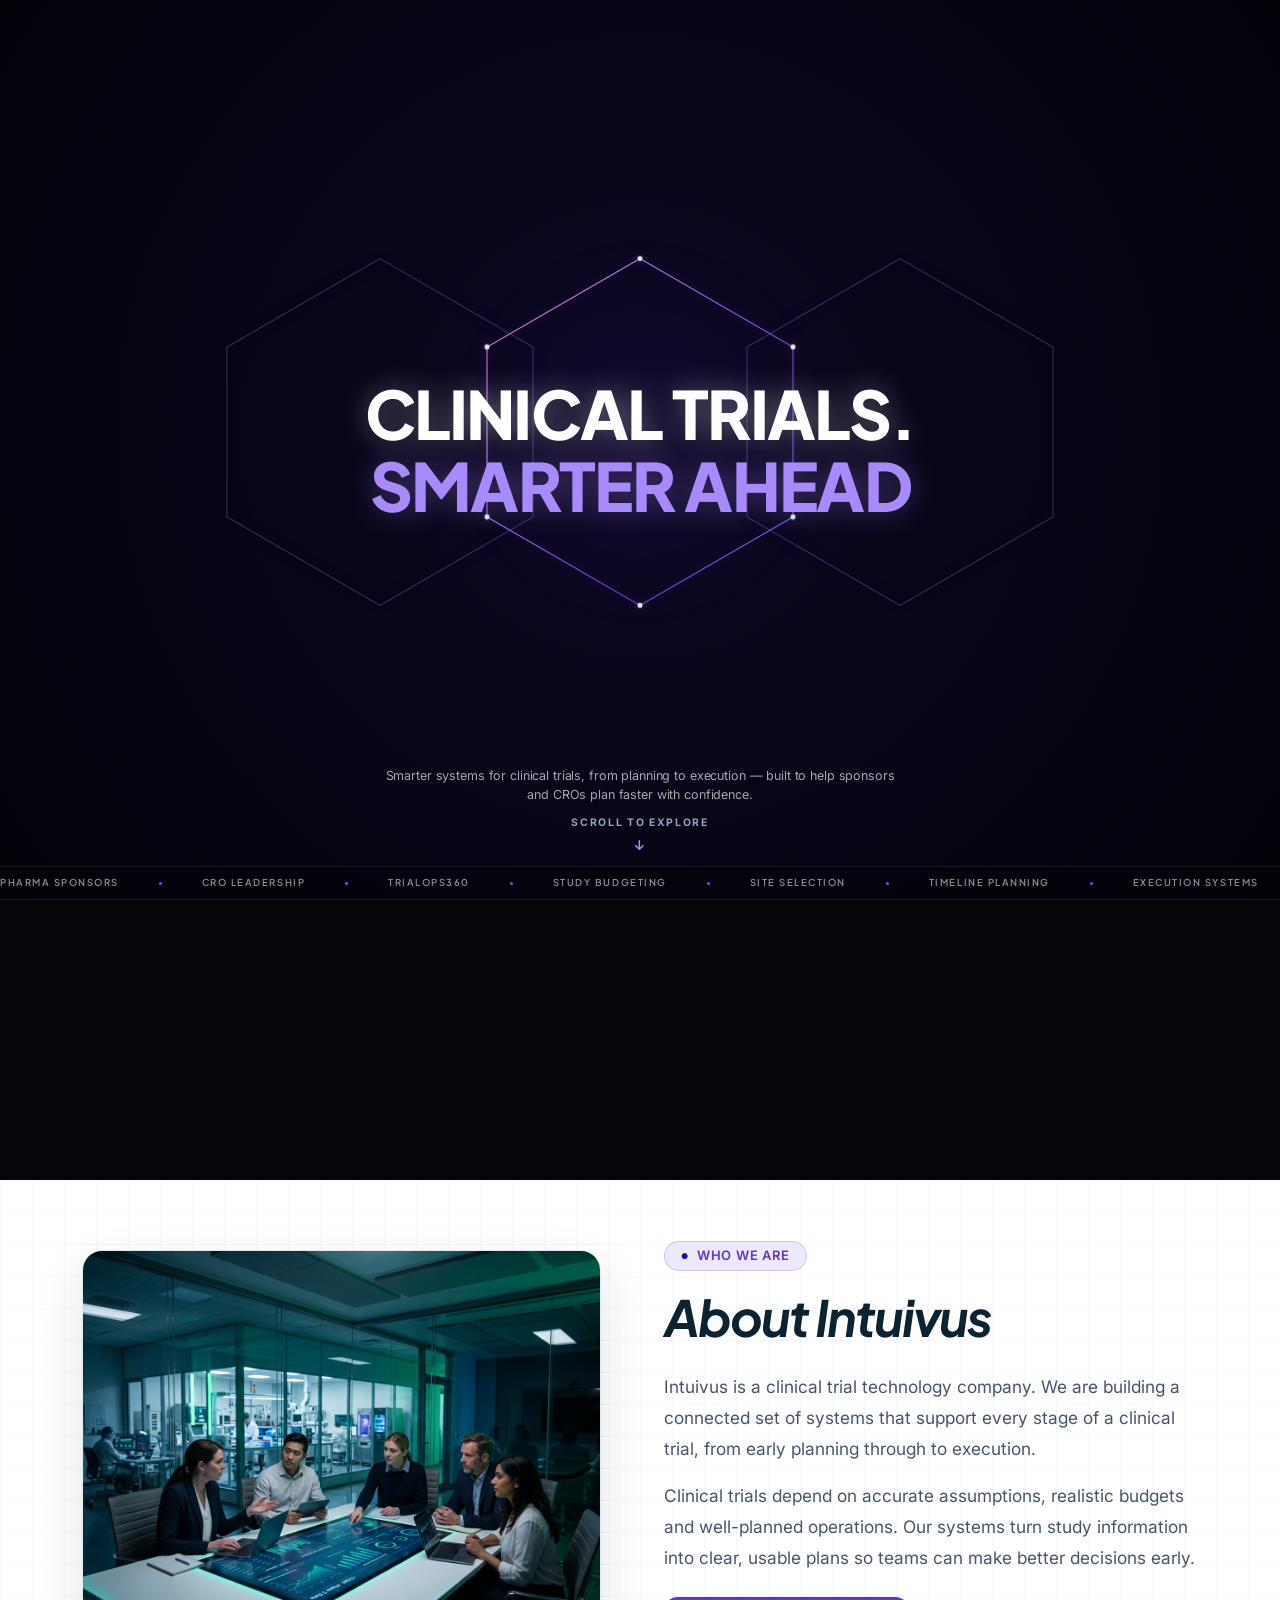
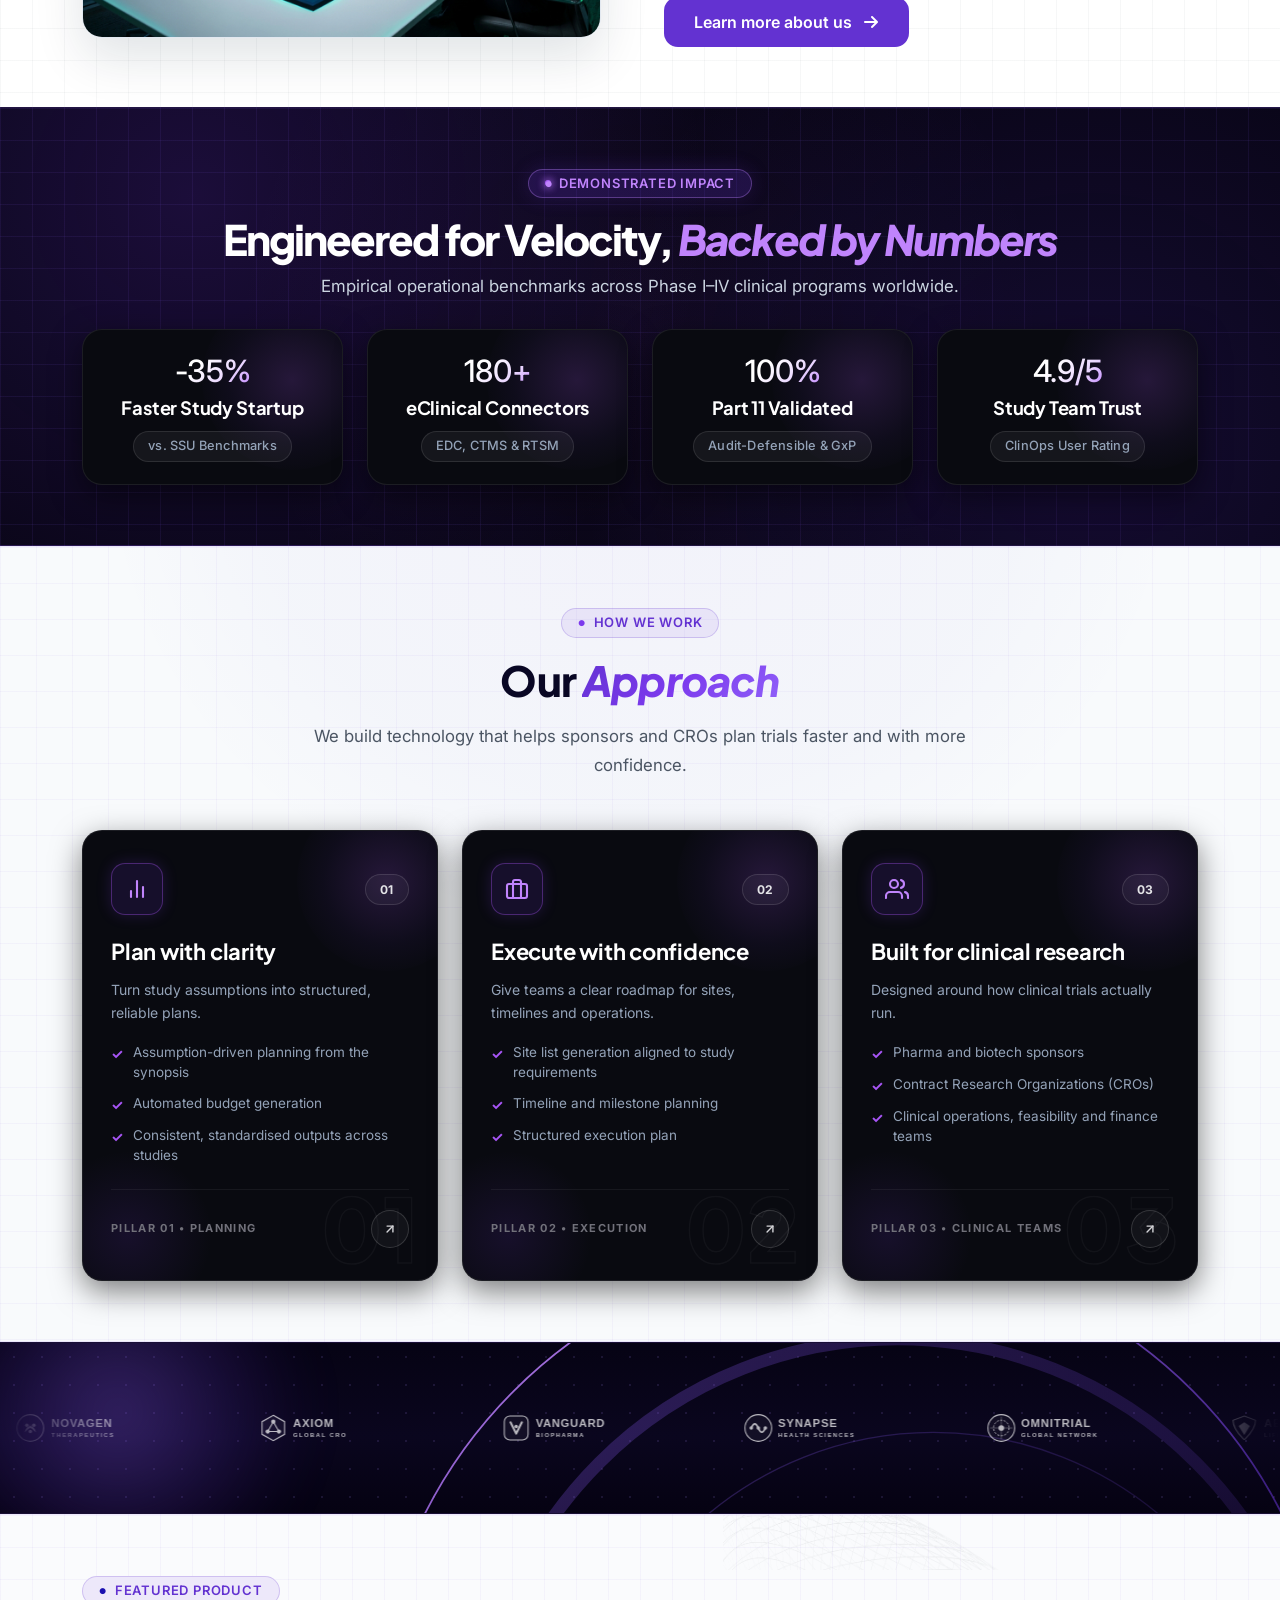
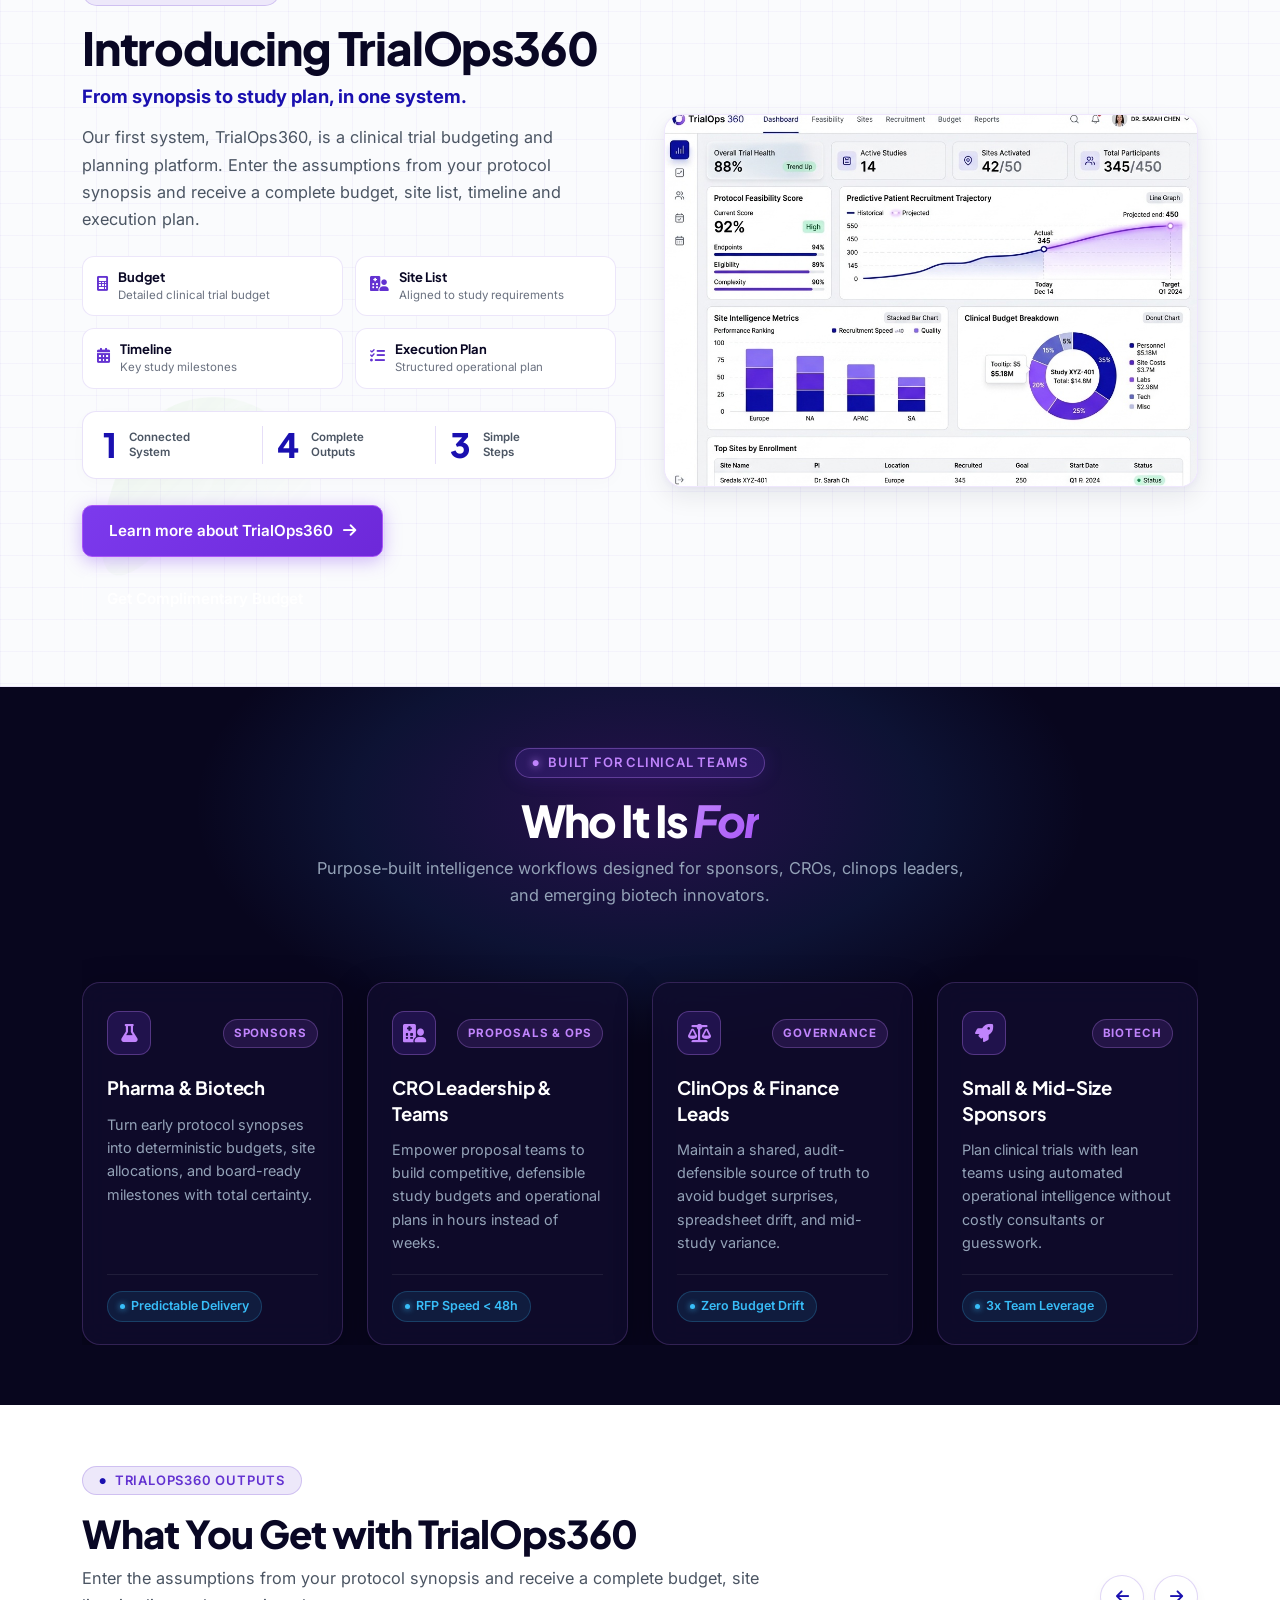
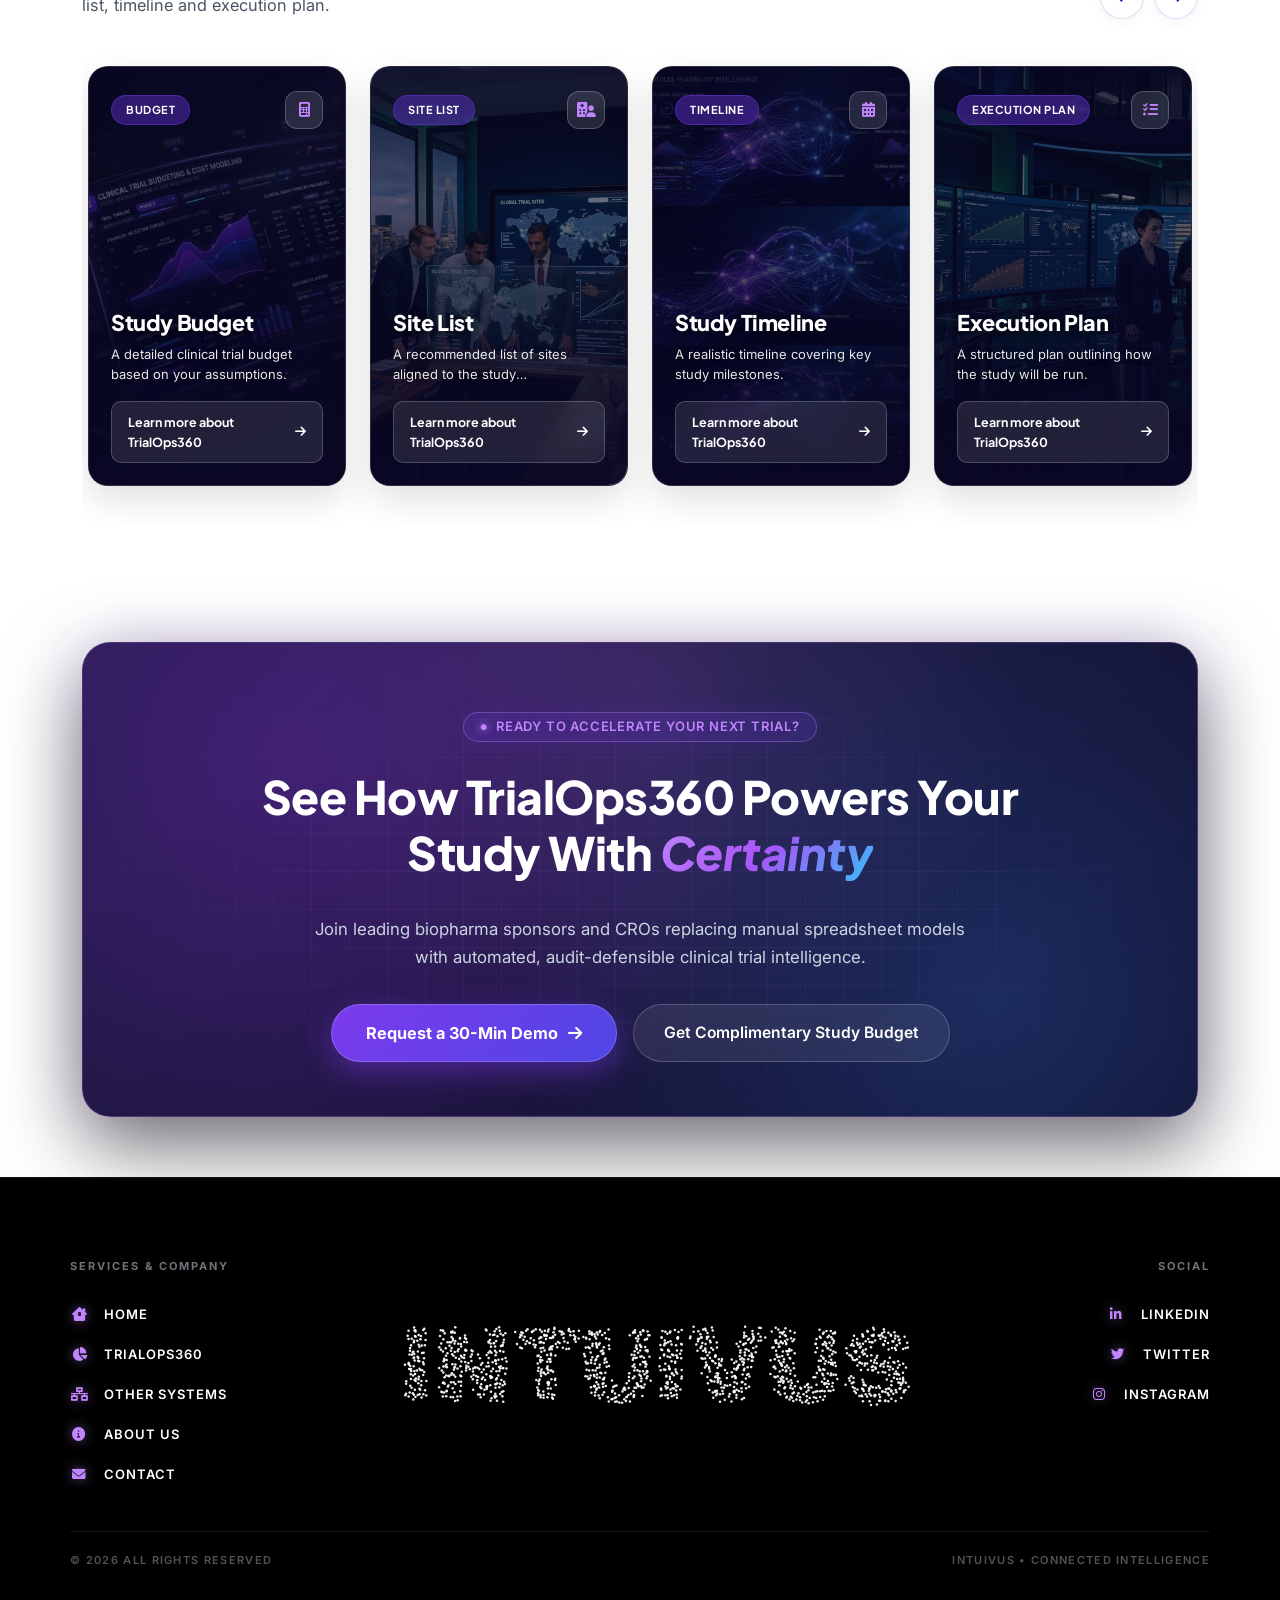
==== commit 3f48fcaf: "fix home page" ====
--- a/index.html
+++ b/index.html
@@ -203,15 +203,8 @@
          Resting view on load; splits & opens circular aperture revealing Hero Banner
          ========================================================== -->
     <div class="scs-portal-stage" id="scs-portal-stage">
-      <!-- Radiating Cosmic Grid & 3 Interlocking Logo Hexagons (Reference Geometry) -->
+      <!-- 3 Interlocking Logo Hexagons (Reference Geometry - Clean without straight grid lines) -->
       <div class="scs-portal-grid" aria-hidden="true">
-        <span class="scs-grid-line is-h"></span>
-        <span class="scs-grid-line is-v"></span>
-        <span class="scs-grid-line is-diag-1"></span>
-        <span class="scs-grid-line is-diag-2"></span>
-        <span class="scs-grid-line is-diag-3"></span>
-        <span class="scs-grid-line is-diag-4"></span>
-
         <!-- Left Intersecting Hexagon (Intuivus Logo Shape) -->
         <div class="scs-hex-sub is-left">
           <svg viewBox="0 0 500 540" class="scs-hex-svg" preserveAspectRatio="xMidYMid meet">
@@ -1157,9 +1150,68 @@
       }
     }
 
+    function initHeroMainSwiper() {
+      if (typeof Swiper === 'undefined') return;
+      var swiperEl = document.querySelector('.hyper-main-swiper');
+      if (!swiperEl) return;
+
+      var slides = swiperEl.querySelectorAll('.swiper-wrapper > .swiper-slide:not(.swiper-slide-duplicate)');
+      var slideCount = slides.length;
+      var navBtns = swiperEl.querySelectorAll('.hyper-nav-btn');
+      var bottomBar = swiperEl.querySelector('.hyper-bottom-bar');
+
+      if (slideCount <= 1) {
+        // Single slide: hide navigation arrows and pagination
+        swiperEl.classList.add('is-single-slide');
+        navBtns.forEach(function (btn) { btn.style.display = 'none'; });
+        if (bottomBar) bottomBar.style.display = 'none';
+        if (window.heroSwiperInstance) {
+          window.heroSwiperInstance.destroy(true, true);
+          window.heroSwiperInstance = null;
+        }
+        return;
+      }
+
+      // 2 or more slides: show navigation arrows and pagination
+      swiperEl.classList.remove('is-single-slide');
+      navBtns.forEach(function (btn) { btn.style.display = ''; });
+      if (bottomBar) bottomBar.style.display = '';
+
+      if (window.heroSwiperInstance) {
+        window.heroSwiperInstance.destroy(true, true);
+        window.heroSwiperInstance = null;
+      }
+
+      window.heroSwiperInstance = new Swiper('.hyper-main-swiper', {
+        slidesPerView: 1,
+        spaceBetween: 0,
+        speed: 750,
+        loop: slideCount > 1,
+        watchOverflow: true,
+        autoplay: {
+          delay: 5500,
+          disableOnInteraction: false,
+          pauseOnMouseEnter: true
+        },
+        navigation: {
+          nextEl: '.hyper-main-swiper .hyper-nav-next',
+          prevEl: '.hyper-main-swiper .hyper-nav-prev'
+        },
+        pagination: {
+          el: '.hyper-main-swiper .hyper-swiper-pagination',
+          clickable: true
+        }
+      });
+    }
+    window.refreshHeroSwiper = initHeroMainSwiper;
+
     document.addEventListener('DOMContentLoaded', function () {
       initModularProductsSwiper();
       initTestimonialEqualHeights();
+      initHeroMainSwiper();
+    });
+    window.addEventListener('load', function () {
+      initHeroMainSwiper();
     });
   </script>
 
@@ -1865,7 +1917,7 @@
 
         var ticking = false;
         var hasTriggeredResize = false;
-        var runway = 280; // Compact runway: smooth 220px aperture opening, then immediate natural scroll to About Us
+        var runway = 280; // Compact, responsive runway: smooth aperture opening, then immediate natural transition to About Us
 
         function updateDimensions() {
           var vh = window.innerHeight || 900;
@@ -1901,8 +1953,8 @@
             frame.style.height = vh + 'px';
           }
 
-          // APERTURE ANIMATION: Responsive smooth opening across 220px of scroll
-          var portalRange = 220;
+          // APERTURE ANIMATION: Smooth, responsive opening across 250px of scroll
+          var portalRange = 250;
           var p = Math.max(0, Math.min(1, relativeScroll / portalRange));
 
           // 3. HEADER VISIBILITY: Hidden on O-SCS resting view (p <= 0.08), Visible on Hero Banner & Beyond
--- a/css/style.css
+++ b/css/style.css
@@ -23327,8 +23327,17 @@
 }
 
 @keyframes hyperPulse {
-  0%, 100% { transform: scale(1); opacity: 1; }
-  50% { transform: scale(1.3); opacity: 0.6; }
+
+  0%,
+  100% {
+    transform: scale(1);
+    opacity: 1;
+  }
+
+  50% {
+    transform: scale(1.3);
+    opacity: 0.6;
+  }
 }
 
 /* Kinetic Hero Typography */
@@ -23595,13 +23604,13 @@
   list-style: none;
 }
 
-.main-menu .navigation > li {
+.main-menu .navigation>li {
   position: relative;
   padding: 0;
   margin: 0;
 }
 
-.main-menu .navigation > li > a {
+.main-menu .navigation>li>a {
   color: rgba(255, 255, 255, 0.85) !important;
   font-size: 14.5px;
   font-weight: 550;
@@ -23614,8 +23623,8 @@
   transition: color 0.2s ease;
 }
 
-.main-menu .navigation > li:hover > a,
-.main-menu .navigation > li.current > a {
+.main-menu .navigation>li:hover>a,
+.main-menu .navigation>li.current>a {
   color: #C084FC !important;
 }
 
@@ -23624,18 +23633,18 @@
   color: rgba(255, 255, 255, 0.6);
 }
 
-.main-menu .navigation > li.dropdown:hover .nav-chevron {
+.main-menu .navigation>li.dropdown:hover .nav-chevron {
   transform: rotate(180deg);
   color: #C084FC;
 }
 
 /* Glassmorphic Mega-Dropdown Menu */
-.main-menu .navigation > li.dropdown {
-  position: relative;
-}
-
-.main-menu .navigation > li.dropdown > ul.nav-dropdown-menu,
-.main-menu .navigation > li > ul {
+.main-menu .navigation>li.dropdown {
+  position: relative;
+}
+
+.main-menu .navigation>li.dropdown>ul.nav-dropdown-menu,
+.main-menu .navigation>li>ul {
   position: absolute !important;
   top: 100% !important;
   left: 50% !important;
@@ -23658,8 +23667,8 @@
   z-index: 1000 !important;
 }
 
-.main-menu .navigation > li.dropdown > ul.nav-dropdown-menu::before,
-.main-menu .navigation > li > ul::before {
+.main-menu .navigation>li.dropdown>ul.nav-dropdown-menu::before,
+.main-menu .navigation>li>ul::before {
   content: "" !important;
   position: absolute !important;
   top: -16px !important;
@@ -23669,8 +23678,8 @@
   display: block !important;
 }
 
-.main-menu .navigation > li.dropdown:hover > ul.nav-dropdown-menu,
-.main-menu .navigation > li.dropdown:hover > ul {
+.main-menu .navigation>li.dropdown:hover>ul.nav-dropdown-menu,
+.main-menu .navigation>li.dropdown:hover>ul {
   opacity: 1 !important;
   visibility: visible !important;
   pointer-events: auto !important;
@@ -24138,9 +24147,17 @@
   transition: height 0.3s ease;
 }
 
-.pillar-bar-1 { background: linear-gradient(90deg, #7C3AED, #A855F7); }
-.pillar-bar-2 { background: linear-gradient(90deg, #6366F1, #8B5CF6); }
-.pillar-bar-3 { background: linear-gradient(90deg, #9333EA, #C084FC); }
+.pillar-bar-1 {
+  background: linear-gradient(90deg, #7C3AED, #A855F7);
+}
+
+.pillar-bar-2 {
+  background: linear-gradient(90deg, #6366F1, #8B5CF6);
+}
+
+.pillar-bar-3 {
+  background: linear-gradient(90deg, #9333EA, #C084FC);
+}
 
 .pillar-card-elevated:hover {
   transform: translateY(-8px);
@@ -24431,6 +24448,7 @@
   0% {
     transform: translate3d(0, 0, 0);
   }
+
   100% {
     transform: translate3d(-50%, 0, 0);
   }
@@ -24440,9 +24458,11 @@
   .clients-section.clients-orbital-strip {
     padding: 38px 0 44px;
   }
+
   .clients-marquee-track {
     gap: 40px !important;
   }
+
   .clients-marquee-logo img {
     height: 30px !important;
   }
@@ -24603,7 +24623,7 @@
   min-height: 740px;
   box-sizing: border-box;
   padding-top: 140px !important;
-  padding-bottom: 60px !important;
+  /* padding-bottom: 60px !important; */
 }
 
 .hyper-slide-inner {
@@ -24622,7 +24642,8 @@
   justify-content: space-between;
   gap: 50px;
   width: 100%;
-  margin-top: 65px !important; /* Shifted section downward gracefully */
+  margin-top: 65px !important;
+  /* Shifted section downward gracefully */
 }
 
 .hyper-col-left {
@@ -25090,7 +25111,8 @@
   display: inline-flex !important;
   align-items: center !important;
   justify-content: center !important;
-  color: #C084FC !important; /* Intuivus theme accent */
+  color: #C084FC !important;
+  /* Intuivus theme accent */
   font-weight: 800 !important;
   font-size: 14px !important;
   line-height: 1 !important;
@@ -25258,24 +25280,30 @@
   .tycoon-footer {
     padding: 60px 20px 20px !important;
   }
+
   .tycoon-footer .footer-top-grid {
     grid-template-columns: 1fr;
     text-align: center;
     gap: 35px;
   }
+
   .tycoon-footer .footer-right-col {
     align-items: center;
     text-align: center;
   }
+
   .tycoon-footer .footer-slash-links {
     align-items: center;
   }
+
   .tycoon-footer .footer-contact-line {
     font-size: 20px !important;
   }
+
   .tycoon-footer .footer-contact-line.email-line {
     font-size: 18px !important;
   }
+
   .tycoon-footer .footer-particle-container {
     height: 90px;
   }
@@ -25555,16 +25583,19 @@
    ========================================================================== */
 
 /* Prevent any horizontal screen shifting / overflow on mobile */
-html, body {
+html,
+body {
   overflow-x: hidden !important;
   max-width: 100vw !important;
   position: relative !important;
 }
 
 @media (max-width: 991px) {
+
   /* 1. Header Mobile Responsiveness */
   .main-header .action-box .header-btn {
-    display: none !important; /* Hide oversized desktop buttons from header on mobile */
+    display: none !important;
+    /* Hide oversized desktop buttons from header on mobile */
   }
 
   .main-header .action-box {
@@ -25673,6 +25704,7 @@
 }
 
 @media (max-width: 767px) {
+
   /* Cards Mobile Padding & Watermark Scale */
   .hyper-ref-card {
     padding: 24px 20px 22px !important;
--- a/css/responsive-fixes.css
+++ b/css/responsive-fixes.css
@@ -279,10 +279,12 @@
   width: 100% !important;
   margin-left: auto !important;
   margin-right: auto !important;
+  margin-top: 0 !important;
   box-sizing: border-box !important;
 }
 
 @media (min-width: 1400px) {
+
   .hyper-slide-inner,
   .hyper-slide-inner.container {
     max-width: 1320px !important;
@@ -292,6 +294,7 @@
 }
 
 @media (min-width: 1200px) and (max-width: 1399.98px) {
+
   .hyper-slide-inner,
   .hyper-slide-inner.container {
     max-width: 1140px !important;
@@ -301,6 +304,7 @@
 }
 
 @media (min-width: 992px) and (max-width: 1199.98px) {
+
   .hyper-slide-inner,
   .hyper-slide-inner.container {
     max-width: 960px !important;
@@ -310,6 +314,7 @@
 }
 
 @media (min-width: 768px) and (max-width: 991.98px) {
+
   .hyper-slide-inner,
   .hyper-slide-inner.container {
     max-width: 720px !important;
@@ -319,6 +324,7 @@
 }
 
 @media (max-width: 767.98px) {
+
   .hyper-slide-inner,
   .hyper-slide-inner.container {
     max-width: 100% !important;
@@ -332,19 +338,61 @@
 }
 
 .hyper-col-left {
-  flex: 1 1 56% !important;
-  max-width: 660px !important;
+  flex: 1 1 58% !important;
+  max-width: 720px !important;
 }
 
 .hyper-col-right {
-  flex: 1 1 44% !important;
+  flex: 1 1 42% !important;
   max-width: 500px !important;
+}
+
+.hyper-title {
+  font-family: 'Plus Jakarta Sans', -apple-system, BlinkMacSystemFont, 'Segoe UI', Roboto, sans-serif !important;
+  font-size: clamp(2rem, 3.4vw, 3.5rem) !important;
+  font-weight: 800 !important;
+  line-height: 1.12 !important;
+  letter-spacing: -0.03em !important;
+  color: #FFFFFF !important;
+  margin-bottom: 0 !important;
+}
+
+/* Hero section & main swiper: full flush 100% viewport coverage without generic section 60px padding or swiper-horizontal 70px padding */
+#hero-showcase.hyper-hero-section,
+.hyper-hero-section,
+.scs-portal-sticky-frame .hyper-hero-section {
+  padding: 0 !important;
+  margin: 0 !important;
+  min-height: 0 !important;
+  height: 100% !important;
+  width: 100% !important;
+}
+
+.hyper-main-swiper,
+.hyper-main-swiper.swiper-horizontal {
+  padding: 0 !important;
+  margin: 0 !important;
+  height: 100% !important;
+  width: 100% !important;
+}
+
+.hyper-slide-item {
+  position: relative;
+  display: flex !important;
+  align-items: flex-end !important;
+  justify-content: center !important;
+  width: 100% !important;
+  height: 100% !important;
+  min-height: 0 !important;
+  box-sizing: border-box !important;
+  padding-top: clamp(84px, 10vh, 110px) !important;
+  padding-bottom: clamp(75px, 9.5vh, 105px) !important;
 }
 
 /* Bottom pagination bar container */
 .hyper-bottom-bar {
   position: absolute !important;
-  bottom: 28px !important;
+  bottom: clamp(24px, 3.2vh, 36px) !important;
   left: 0 !important;
   width: 100% !important;
   z-index: 25 !important;
@@ -367,21 +415,36 @@
   right: clamp(16px, 2.5vw, 36px) !important;
 }
 
+/* Hero Swiper Conditional Controls (Arrows & Pagination):
+   - Visible when 2 or more slides exist
+   - Completely hidden when only 1 slide exists */
+.hyper-main-swiper:has(.swiper-wrapper > .swiper-slide:only-child) .hyper-nav-btn,
+.hyper-main-swiper:has(.swiper-wrapper > .swiper-slide:only-child) .hyper-bottom-bar,
+.hyper-main-swiper.is-single-slide .hyper-nav-btn,
+.hyper-main-swiper.is-single-slide .hyper-bottom-bar,
+.hyper-main-swiper .swiper-button-lock,
+.hyper-main-swiper .swiper-pagination-lock {
+  display: none !important;
+}
+
 /* ==========================================================================
    FULL MOBILE RESPONSIVENESS FIXES (Screen <= 991px & iPhone SE 375px)
    ========================================================================== */
 
 /* Prevent any horizontal screen shifting / overflow on mobile */
-html, body {
+html,
+body {
   overflow-x: hidden !important;
   max-width: 100vw !important;
   position: relative !important;
 }
 
 @media (max-width: 991px) {
+
   /* 1. Header Mobile Responsiveness */
   .main-header .action-box .header-btn {
-    display: none !important; /* Hide oversized desktop buttons from header on mobile */
+    display: none !important;
+    /* Hide oversized desktop buttons from header on mobile */
   }
 
   .main-header .action-box {
@@ -483,13 +546,32 @@
     display: none !important;
   }
 
+  .hyper-slide-item {
+    align-items: flex-end !important;
+    padding-top: 75px !important;
+    padding-bottom: 54px !important;
+  }
+
+  .hyper-bottom-bar {
+    bottom: 16px !important;
+  }
+
   .hyper-hero-slider {
     padding: 40px 0 60px !important;
     min-height: auto !important;
   }
 }
 
+@media (max-width: 576px) {
+  .hyper-slide-item {
+    align-items: center !important;
+    padding-top: 70px !important;
+    padding-bottom: 50px !important;
+  }
+}
+
 @media (max-width: 767px) {
+
   /* Cards Mobile Padding & Watermark Scale */
   .hyper-ref-card {
     padding: 24px 20px 22px !important;
@@ -584,6 +666,7 @@
 }
 
 @media (max-width: 767.98px) {
+
   .about-section,
   #about,
   .metrics-section,
@@ -703,19 +786,23 @@
   .metrics-section.synopsis-flow-section {
     padding: 45px 0 50px !important;
   }
+
   .metrics-section .sec-title {
     margin-bottom: 24px !important;
   }
+
   .metrics-section.synopsis-flow-section .hyper-ref-card,
   .metrics-section .hyper-ref-card {
     padding: 20px 16px 18px !important;
   }
+
   .hyper-stat-number,
   .metrics-section .hyper-stat-number {
     font-size: clamp(26px, 6.5vw, 32px) !important;
     font-weight: 500 !important;
     margin-bottom: 6px !important;
   }
+
   .metrics-section .hyper-card-title {
     font-size: 1.05rem !important;
     margin-bottom: 8px !important;
@@ -1185,7 +1272,7 @@
   border-bottom: 1px solid rgba(255, 255, 255, 0.05) !important;
 }
 
-.mobile-menu .navigation li > a {
+.mobile-menu .navigation li>a {
   display: flex !important;
   align-items: center !important;
   justify-content: space-between !important;
@@ -1197,8 +1284,8 @@
   transition: all 0.2s ease !important;
 }
 
-.mobile-menu .navigation li:hover > a,
-.mobile-menu .navigation li.current > a {
+.mobile-menu .navigation li:hover>a,
+.mobile-menu .navigation li.current>a {
   color: #C084FC !important;
   background: rgba(168, 85, 247, 0.08) !important;
   padding-left: 26px !important;
@@ -1228,7 +1315,7 @@
   transform: rotate(180deg);
 }
 
-.mobile-menu .navigation li.dropdown > ul {
+.mobile-menu .navigation li.dropdown>ul {
   display: none;
   background: rgba(0, 0, 0, 0.4) !important;
   border-top: 1px solid rgba(255, 255, 255, 0.04) !important;
@@ -1245,7 +1332,7 @@
   border-radius: 0 !important;
 }
 
-.mobile-menu .navigation li.dropdown.open > ul {
+.mobile-menu .navigation li.dropdown.open>ul {
   display: block !important;
 }
 
@@ -1254,18 +1341,18 @@
   display: none !important;
 }
 
-.mobile-menu .navigation li.dropdown > ul a {
+.mobile-menu .navigation li.dropdown>ul a {
   padding: 10px 22px 10px 36px !important;
   font-size: 14px !important;
   color: #CBD5E1 !important;
   display: block !important;
 }
 
-.mobile-menu .navigation li.dropdown > ul .nav-dd-header {
+.mobile-menu .navigation li.dropdown>ul .nav-dd-header {
   display: none !important;
 }
 
-.mobile-menu .navigation li.dropdown > ul .nav-dd-card {
+.mobile-menu .navigation li.dropdown>ul .nav-dd-card {
   display: flex !important;
   align-items: center !important;
   gap: 12px !important;
@@ -1274,19 +1361,19 @@
   border: none !important;
 }
 
-.mobile-menu .navigation li.dropdown > ul .nav-dd-icon {
+.mobile-menu .navigation li.dropdown>ul .nav-dd-icon {
   display: flex !important;
   color: #A855F7 !important;
   font-size: 16px !important;
 }
 
-.mobile-menu .navigation li.dropdown > ul .nav-dd-title {
+.mobile-menu .navigation li.dropdown>ul .nav-dd-title {
   color: #FFFFFF !important;
   font-size: 14px !important;
   font-weight: 600 !important;
 }
 
-.mobile-menu .navigation li.dropdown > ul .nav-dd-desc {
+.mobile-menu .navigation li.dropdown>ul .nav-dd-desc {
   color: #94A3B8 !important;
   font-size: 12px !important;
   display: block !important;
@@ -1319,10 +1406,10 @@
 /* ==========================================================================
    NAVIGATION DROPDOWN ARROW FIX (Eliminate duplicate chevron on desktop)
    ========================================================================== */
-.main-menu .navigation > li.dropdown > a:after,
-.main-menu .navigation > li.dropdown > a::after,
-.sticky-header .main-menu .navigation > li.dropdown > a:after,
-.sticky-header .main-menu .navigation > li.dropdown > a::after {
+.main-menu .navigation>li.dropdown>a:after,
+.main-menu .navigation>li.dropdown>a::after,
+.sticky-header .main-menu .navigation>li.dropdown>a:after,
+.sticky-header .main-menu .navigation>li.dropdown>a::after {
   content: none !important;
   display: none !important;
 }
@@ -1599,9 +1686,11 @@
     min-height: 410px !important;
     padding: 22px 18px 20px;
   }
+
   .modular-card-title {
     font-size: 1.25rem;
   }
+
   .modular-card-desc {
     font-size: 13px;
   }
@@ -1632,7 +1721,7 @@
 .cta-aurora-glow {
   position: absolute;
   inset: 0;
-  background: 
+  background:
     radial-gradient(circle at 18% 25%, rgba(147, 51, 234, 0.3) 0%, transparent 50%),
     radial-gradient(circle at 82% 75%, rgba(59, 130, 246, 0.24) 0%, transparent 50%),
     radial-gradient(circle at 50% 10%, rgba(192, 132, 252, 0.16) 0%, transparent 55%);
@@ -1643,12 +1732,12 @@
 .cta-grid-lines {
   position: absolute;
   inset: 0;
-  background-image: 
+  background-image:
     linear-gradient(rgba(192, 132, 252, 0.06) 1px, transparent 1px),
     linear-gradient(90deg, rgba(192, 132, 252, 0.06) 1px, transparent 1px);
   background-size: 38px 38px;
-  mask-image: radial-gradient(ellipse at center, rgba(0,0,0,1) 40%, rgba(0,0,0,0) 80%);
-  -webkit-mask-image: radial-gradient(ellipse at center, rgba(0,0,0,1) 40%, rgba(0,0,0,0) 80%);
+  mask-image: radial-gradient(ellipse at center, rgba(0, 0, 0, 1) 40%, rgba(0, 0, 0, 0) 80%);
+  -webkit-mask-image: radial-gradient(ellipse at center, rgba(0, 0, 0, 1) 40%, rgba(0, 0, 0, 0) 80%);
   pointer-events: none;
   z-index: 0;
 }
@@ -1738,6 +1827,7 @@
     padding: 44px 20px 38px !important;
     border-radius: 20px !important;
   }
+
   .cta-trust-strip {
     flex-direction: column;
     gap: 12px;
@@ -1755,7 +1845,8 @@
 .scs-portal-hero-wrap {
   position: relative;
   width: 100%;
-  height: calc(100vh + 280px); /* Compact scrollytelling runway: smooth 220px opening, then immediate natural scroll to About Us */
+  height: calc(100vh + 280px);
+  /* Compact scrollytelling runway: smooth 250px opening, then immediate natural transition to About Us */
   background: #05050a;
 }
 
@@ -1795,7 +1886,7 @@
   will-change: transform, opacity;
 }
 
-/* Radiating Radar / Crosshair Lines & Sub-Circles */
+/* 3 Interlocking Logo Hexagons (Reference Sacred Geometry - Clean without straight grid lines) */
 .scs-portal-grid {
   position: absolute;
   inset: 0;
@@ -1808,37 +1899,8 @@
 }
 
 .scs-grid-line {
-  position: absolute;
-  left: 50%;
-  top: 48%;
-  width: 220vw;
-  height: 1px;
-  background: linear-gradient(90deg, transparent 0%, rgba(255, 255, 255, 0.05) 20%, rgba(255, 255, 255, 0.14) 50%, rgba(255, 255, 255, 0.05) 80%, transparent 100%);
-  transform-origin: center center;
-}
-
-.scs-grid-line.is-h {
-  transform: translate(-50%, -50%) rotate(0deg);
-}
-
-.scs-grid-line.is-v {
-  transform: translate(-50%, -50%) rotate(90deg);
-}
-
-.scs-grid-line.is-diag-1 {
-  transform: translate(-50%, -50%) rotate(30deg);
-}
-
-.scs-grid-line.is-diag-2 {
-  transform: translate(-50%, -50%) rotate(-30deg);
-}
-
-.scs-grid-line.is-diag-3 {
-  transform: translate(-50%, -50%) rotate(60deg);
-}
-
-.scs-grid-line.is-diag-4 {
-  transform: translate(-50%, -50%) rotate(-60deg);
+  display: none !important;
+  /* Removed all straight grid lines per user request */
 }
 
 /* 3 Interlocking Logo Hexagons (Reference Sacred Geometry) */
@@ -1903,13 +1965,11 @@
 .scs-hex-aura {
   position: absolute;
   inset: -5%;
-  background: radial-gradient(
-    circle at center,
-    rgba(168, 85, 247, 0.12) 0%,
-    rgba(124, 58, 237, 0.06) 36%,
-    rgba(56, 189, 248, 0.03) 58%,
-    transparent 72%
-  );
+  background: radial-gradient(circle at center,
+      rgba(168, 85, 247, 0.12) 0%,
+      rgba(124, 58, 237, 0.06) 36%,
+      rgba(56, 189, 248, 0.03) 58%,
+      transparent 72%);
   filter: blur(24px);
   pointer-events: none;
   opacity: 0.35;
@@ -1917,8 +1977,17 @@
 }
 
 @keyframes scsHexAuraPulse {
-  0% { transform: scale(0.98); opacity: 0.25; filter: blur(20px); }
-  100% { transform: scale(1.02); opacity: 0.4; filter: blur(28px); }
+  0% {
+    transform: scale(0.98);
+    opacity: 0.25;
+    filter: blur(20px);
+  }
+
+  100% {
+    transform: scale(1.02);
+    opacity: 0.4;
+    filter: blur(28px);
+  }
 }
 
 .scs-hex-center-svg {
@@ -1979,7 +2048,7 @@
   text-align: center;
   font-family: 'Plus Jakarta Sans', system-ui, sans-serif;
   font-weight: 800;
-  font-size: clamp(2rem, 3.8vw, 3.6rem);
+  font-size: clamp(2.8rem, 5.2vw, 4.8rem) !important;
   letter-spacing: -0.025em;
   line-height: 1.08;
   text-transform: uppercase;
@@ -2202,29 +2271,39 @@
 }
 
 @keyframes scsMarqueeLoop {
-  0% { transform: translateX(0); }
-  100% { transform: translateX(-50%); }
+  0% {
+    transform: translateX(0);
+  }
+
+  100% {
+    transform: translateX(-50%);
+  }
 }
 
 @media (max-width: 767px) {
   .scs-portal-title {
-    font-size: clamp(1.6rem, 6.5vw, 2.2rem) !important;
-  }
+    font-size: clamp(1.85rem, 7.5vw, 2.7rem) !important;
+  }
+
   .scs-portal-orb,
   .scs-hex-sub {
     width: min(230px, 72vw) !important;
     height: min(250px, 78vw) !important;
   }
+
   .scs-hex-sub.is-left {
     left: calc(50% - min(160px, 30vw)) !important;
   }
+
   .scs-hex-sub.is-right {
     left: calc(50% + min(160px, 30vw)) !important;
   }
+
   .scs-portal-sub {
     font-size: 11.5px !important;
     margin-bottom: 12px !important;
   }
+
   .scs-scroll-cue {
     font-size: 0.6rem !important;
     margin-bottom: 8px !important;
@@ -2238,25 +2317,27 @@
 .main-menu .navigation {
   display: flex !important;
   align-items: center !important;
-  gap: 20px !important; /* Sleek, reduced spacing between tabs */
+  gap: 20px !important;
+  /* Sleek, reduced spacing between tabs */
   margin: 0 !important;
   padding: 0 !important;
   list-style: none !important;
 }
 
-.main-header .main-menu .navigation > li,
-.main-menu .navigation > li {
+.main-header .main-menu .navigation>li,
+.main-menu .navigation>li {
   position: relative !important;
   padding: 0 !important;
   margin: 0 !important;
-  margin-right: 0 !important; /* Completely kill obsolete 48px/60px float margin */
+  margin-right: 0 !important;
+  /* Completely kill obsolete 48px/60px float margin */
   float: none !important;
   display: inline-flex !important;
   align-items: center !important;
 }
 
-.main-header .main-menu .navigation > li > a,
-.main-menu .navigation > li > a {
+.main-header .main-menu .navigation>li>a,
+.main-menu .navigation>li>a {
   color: rgba(255, 255, 255, 0.88) !important;
   font-size: 14.5px !important;
   font-weight: 600 !important;
@@ -2269,17 +2350,17 @@
   transition: color 0.2s ease !important;
 }
 
-.main-header .main-menu .navigation > li:hover > a,
-.main-header .main-menu .navigation > li.current > a {
+.main-header .main-menu .navigation>li:hover>a,
+.main-header .main-menu .navigation>li.current>a {
   color: #c084fc !important;
 }
 
 /* ==========================================================================
    2. TECHNOLOGY SUBMENU DESIGN FIX
    ========================================================================== */
-.main-menu .navigation > li.dropdown > ul.nav-dropdown-menu,
-.main-header .main-menu .navigation > li.dropdown > ul.nav-dropdown-menu,
-.main-menu .navigation > li > ul {
+.main-menu .navigation>li.dropdown>ul.nav-dropdown-menu,
+.main-header .main-menu .navigation>li.dropdown>ul.nav-dropdown-menu,
+.main-menu .navigation>li>ul {
   position: absolute !important;
   top: 100% !important;
   left: 50% !important;
@@ -2305,10 +2386,10 @@
   z-index: 1000 !important;
 }
 
-.main-menu .navigation > li.dropdown:hover > ul.nav-dropdown-menu,
-.main-header .main-menu .navigation > li.dropdown:hover > ul.nav-dropdown-menu,
-.main-menu .navigation > li.dropdown.is-open > ul.nav-dropdown-menu,
-.main-header .main-menu .navigation > li.dropdown.is-open > ul.nav-dropdown-menu {
+.main-menu .navigation>li.dropdown:hover>ul.nav-dropdown-menu,
+.main-header .main-menu .navigation>li.dropdown:hover>ul.nav-dropdown-menu,
+.main-menu .navigation>li.dropdown.is-open>ul.nav-dropdown-menu,
+.main-header .main-menu .navigation>li.dropdown.is-open>ul.nav-dropdown-menu {
   opacity: 1 !important;
   visibility: visible !important;
   pointer-events: auto !important;
@@ -2502,7 +2583,6 @@
 
 .nav-dd-footer-arrow {
   color: #c084fc !important;
-}
   display: flex !important;
   align-items: center !important;
   transition: transform 0.2s ease !important;
@@ -2596,6 +2676,7 @@
   .tycoon-footer .outer-box {
     padding: 0 20px !important;
   }
+
   .tycoon-footer .footer-container {
     padding: 0 16px !important;
   }
@@ -2607,6 +2688,7 @@
     text-align: center !important;
     gap: 35px !important;
   }
+
   .tycoon-footer .footer-brand-particle-col .footer-particle-container {
     height: 110px !important;
     min-height: 110px !important;
@@ -4079,7 +4161,7 @@
 .cta-mesh-grid-pattern {
   position: absolute;
   inset: 0;
-  background-image: 
+  background-image:
     linear-gradient(to right, rgba(255, 255, 255, 0.03) 1px, transparent 1px),
     linear-gradient(to bottom, rgba(255, 255, 255, 0.03) 1px, transparent 1px);
   background-size: 36px 36px;
@@ -4185,7 +4267,7 @@
 .hyper-grid-bg {
   position: absolute !important;
   inset: 0 !important;
-  background-image: 
+  background-image:
     linear-gradient(to right, rgba(255, 255, 255, 0.045) 1px, transparent 1px),
     linear-gradient(to bottom, rgba(255, 255, 255, 0.045) 1px, transparent 1px) !important;
   background-size: 36px 36px !important;
@@ -4299,19 +4381,21 @@
   top: 16px !important;
   right: 16px !important;
   z-index: 10 !important;
-  background-color: rgba(255, 255, 255, 0.1) !important;
-  border: 1px solid rgba(255, 255, 255, 0.15) !important;
+  background-color: #F1F5F9 !important;
+  border: 1px solid #E2E8F0 !important;
   border-radius: 50% !important;
   padding: 8px !important;
   opacity: 0.85 !important;
-  filter: invert(1) grayscale(100%) brightness(200%) !important;
+  filter: none !important;
+  color: #475569 !important;
   transition: all 0.2s ease !important;
 }
 
 .demo-modal-close:hover {
   opacity: 1 !important;
-  transform: scale(1.1) !important;
-  background-color: rgba(168, 85, 247, 0.3) !important;
+  transform: scale(1.08) !important;
+  background-color: #E2E8F0 !important;
+  color: #0F172A !important;
 }
 
 .demo-modal-media-col {
@@ -4382,14 +4466,14 @@
 }
 
 .demo-modal-form-col {
-  background: #0E0927 !important;
+  background: #FFFFFF !important;
   padding: 34px 32px !important;
   position: relative !important;
-  color: #ffffff !important;
+  color: #0F172A !important;
 }
 
 .demo-modal-form-col .demo-modal-header h3 {
-  color: #ffffff !important;
+  color: #0F172A !important;
   font-size: 1.35rem !important;
   font-weight: 800 !important;
   line-height: 1.25 !important;
@@ -4397,22 +4481,23 @@
 }
 
 .demo-modal-form-col .demo-modal-header p {
-  color: #94a3b8 !important;
+  color: #64748B !important;
   font-size: 0.82rem !important;
 }
 
 .demo-modal-form-col .metrics-pill-badge {
-  background: rgba(168, 85, 247, 0.18) !important;
-  border: 1px solid rgba(192, 132, 252, 0.35) !important;
-  color: #d8b4fe !important;
+  background: #F1EDFC !important;
+  border: 1px solid rgba(124, 58, 237, 0.22) !important;
+  color: #6D28D9 !important;
+  font-weight: 700 !important;
 }
 
 .demo-modal-form-col .metrics-pill-badge .badge-dot {
-  color: #c084fc !important;
+  color: #7C3AED !important;
 }
 
 .demo-modal-form-col .form-label {
-  color: #cbd5e1 !important;
+  color: #334155 !important;
   font-weight: 600 !important;
   font-size: 0.76rem !important;
   margin-bottom: 4px !important;
@@ -4421,9 +4506,9 @@
 }
 
 .demo-modal-form-col .form-control {
-  background: rgba(255, 255, 255, 0.05) !important;
-  border: 1px solid rgba(168, 85, 247, 0.25) !important;
-  color: #ffffff !important;
+  background: #F8FAFC !important;
+  border: 1px solid #CBD5E1 !important;
+  color: #0F172A !important;
   border-radius: 8px !important;
   padding: 7px 12px !important;
   font-size: 0.85rem !important;
@@ -4432,38 +4517,42 @@
 }
 
 .demo-modal-form-col select.form-control {
-  background: rgba(14, 9, 39, 0.95) !important;
-  color: #ffffff !important;
+  background-color: #F8FAFC !important;
+  color: #0F172A !important;
+  border: 1px solid #CBD5E1 !important;
 }
 
 .demo-modal-form-col select.form-control option {
-  background: #0e0926 !important;
-  color: #ffffff !important;
+  background: #FFFFFF !important;
+  color: #0F172A !important;
 }
 
 .demo-modal-form-col textarea.form-control {
+  background: #F8FAFC !important;
+  border: 1px solid #CBD5E1 !important;
+  color: #0F172A !important;
   height: 56px !important;
   min-height: 56px !important;
   padding: 8px 12px !important;
 }
 
 .demo-modal-form-col .form-control:focus {
-  background: rgba(255, 255, 255, 0.08) !important;
-  border-color: #a855f7 !important;
-  box-shadow: 0 0 0 3px rgba(168, 85, 247, 0.25) !important;
-  color: #ffffff !important;
+  background: #FFFFFF !important;
+  border-color: #7C3AED !important;
+  box-shadow: 0 0 0 3px rgba(124, 58, 237, 0.15) !important;
+  color: #0F172A !important;
 }
 
 .demo-modal-form-col .form-control::placeholder {
-  color: rgba(255, 255, 255, 0.35) !important;
+  color: #94A3B8 !important;
   font-size: 0.82rem !important;
 }
 
 .demo-modal-submit-btn {
   background: linear-gradient(135deg, #7C3AED 0%, #6332D1 100%) !important;
   color: #ffffff !important;
-  border: 1px solid rgba(192, 132, 252, 0.45) !important;
-  box-shadow: 0 6px 24px rgba(124, 58, 237, 0.45) !important;
+  border: none !important;
+  box-shadow: 0 4px 16px rgba(124, 58, 237, 0.35) !important;
   border-radius: 8px !important;
   font-weight: 600 !important;
   font-size: 0.88rem !important;
@@ -4472,7 +4561,7 @@
 
 .demo-modal-submit-btn:hover {
   background: linear-gradient(135deg, #8B5CF6 0%, #7C3AED 100%) !important;
-  box-shadow: 0 10px 32px rgba(124, 58, 237, 0.70) !important;
+  box-shadow: 0 8px 24px rgba(124, 58, 237, 0.55) !important;
   transform: translateY(-1px) !important;
 }
 
@@ -4530,4 +4619,4 @@
   color: #E879F9 !important;
   transform: scale(1.15) !important;
   filter: drop-shadow(0 0 10px rgba(232, 121, 249, 0.9)) !important;
-}
+}
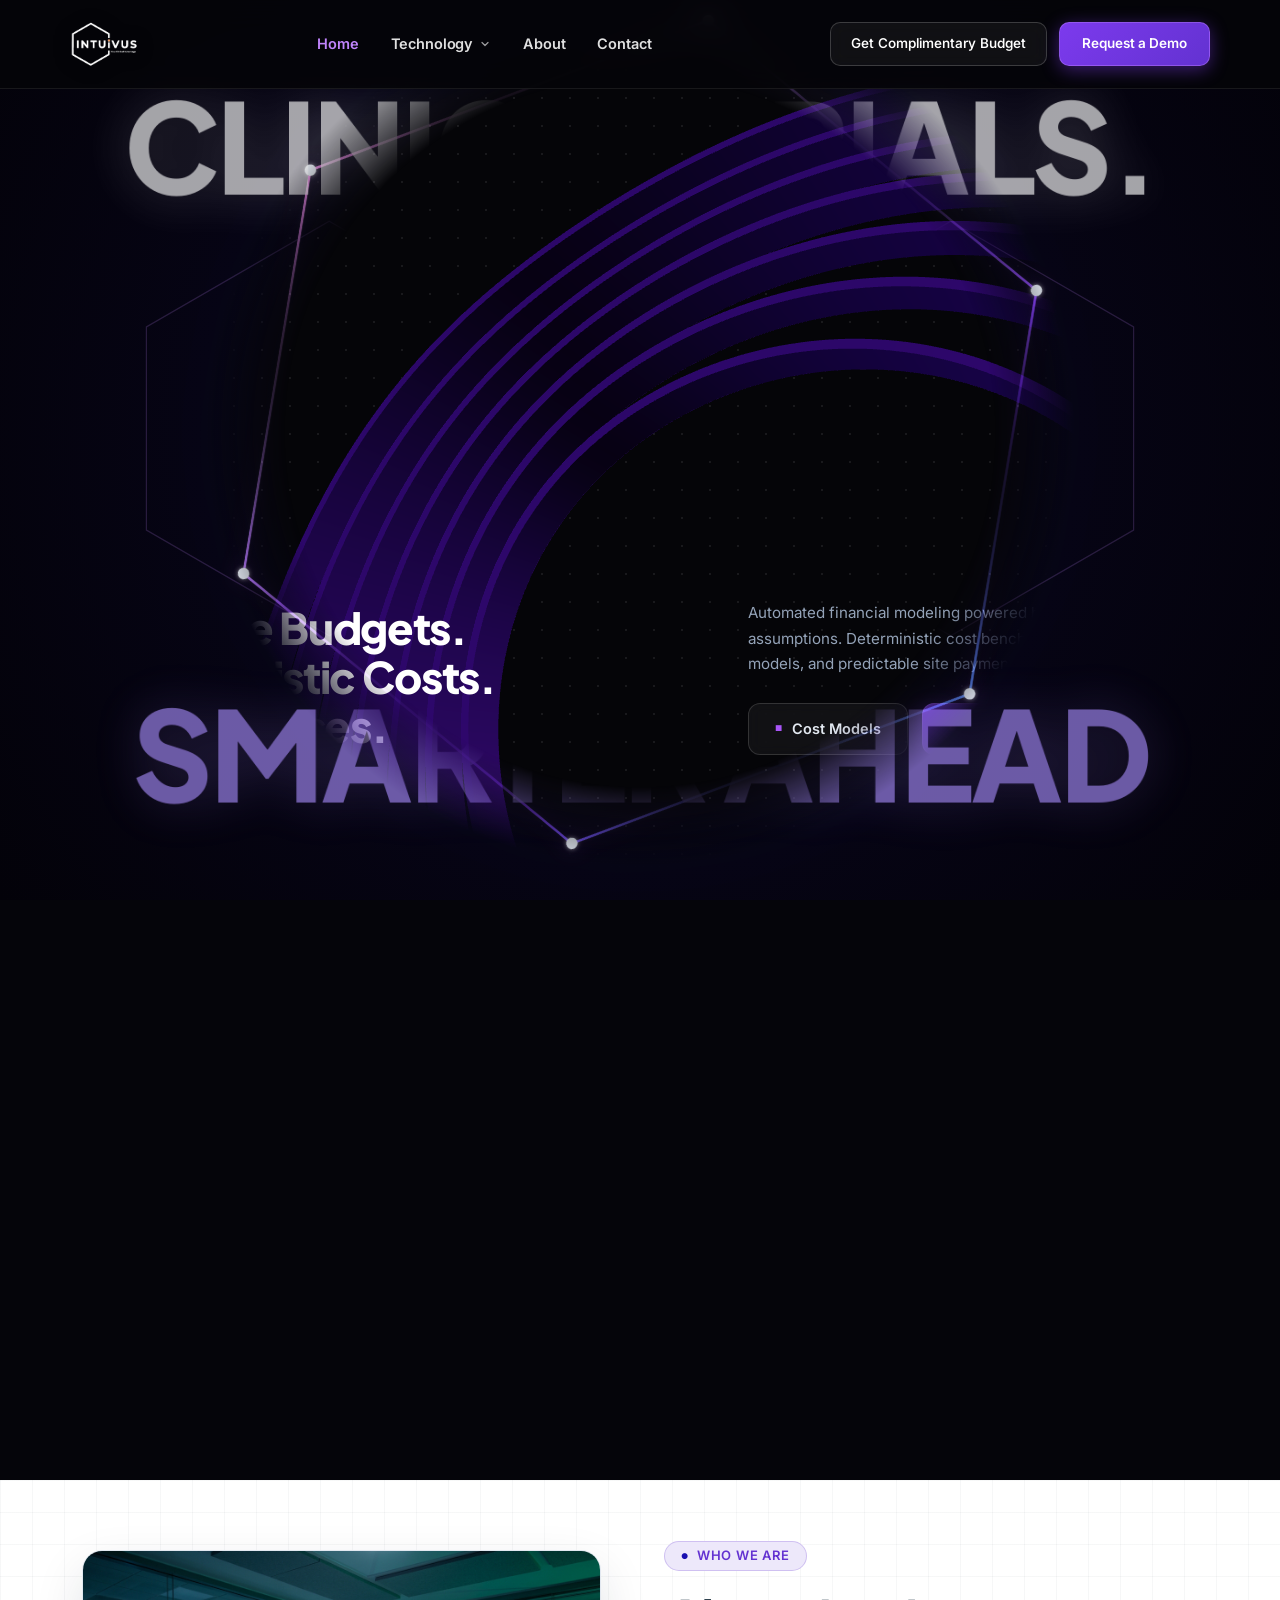
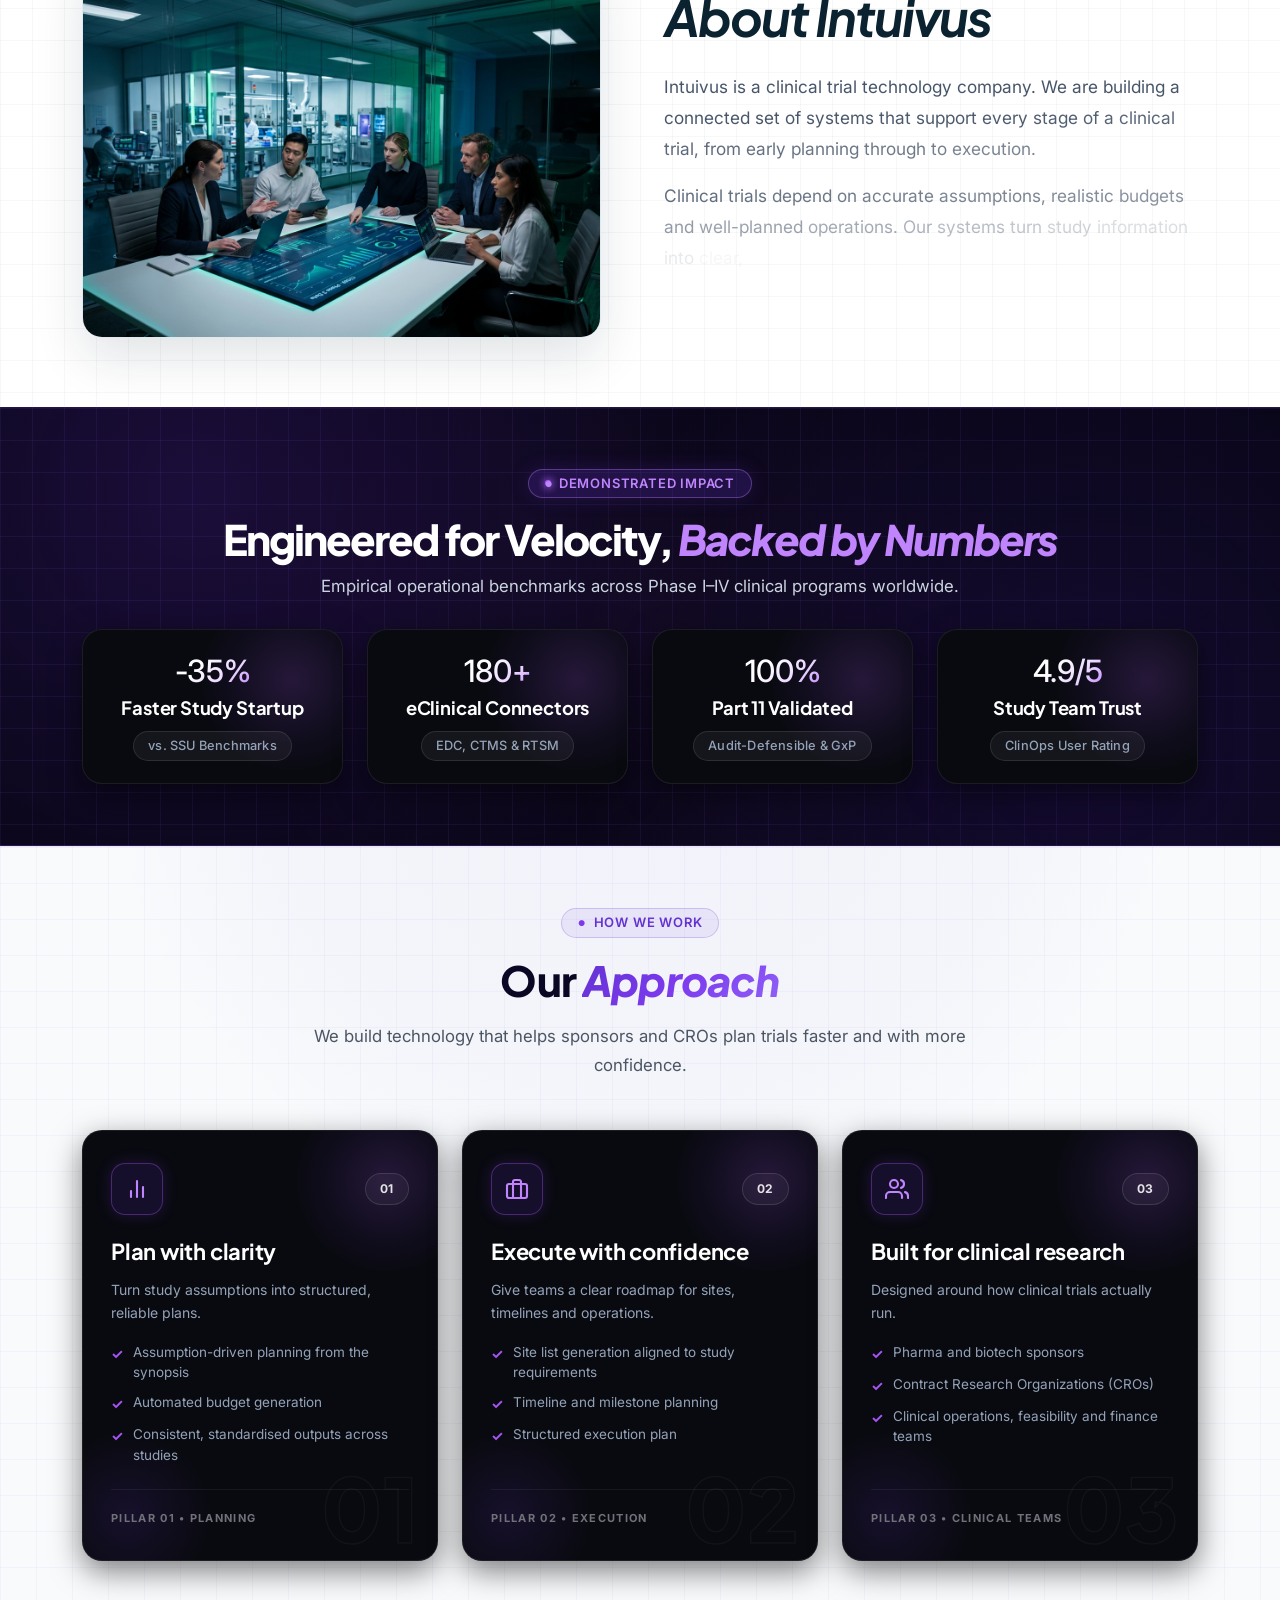
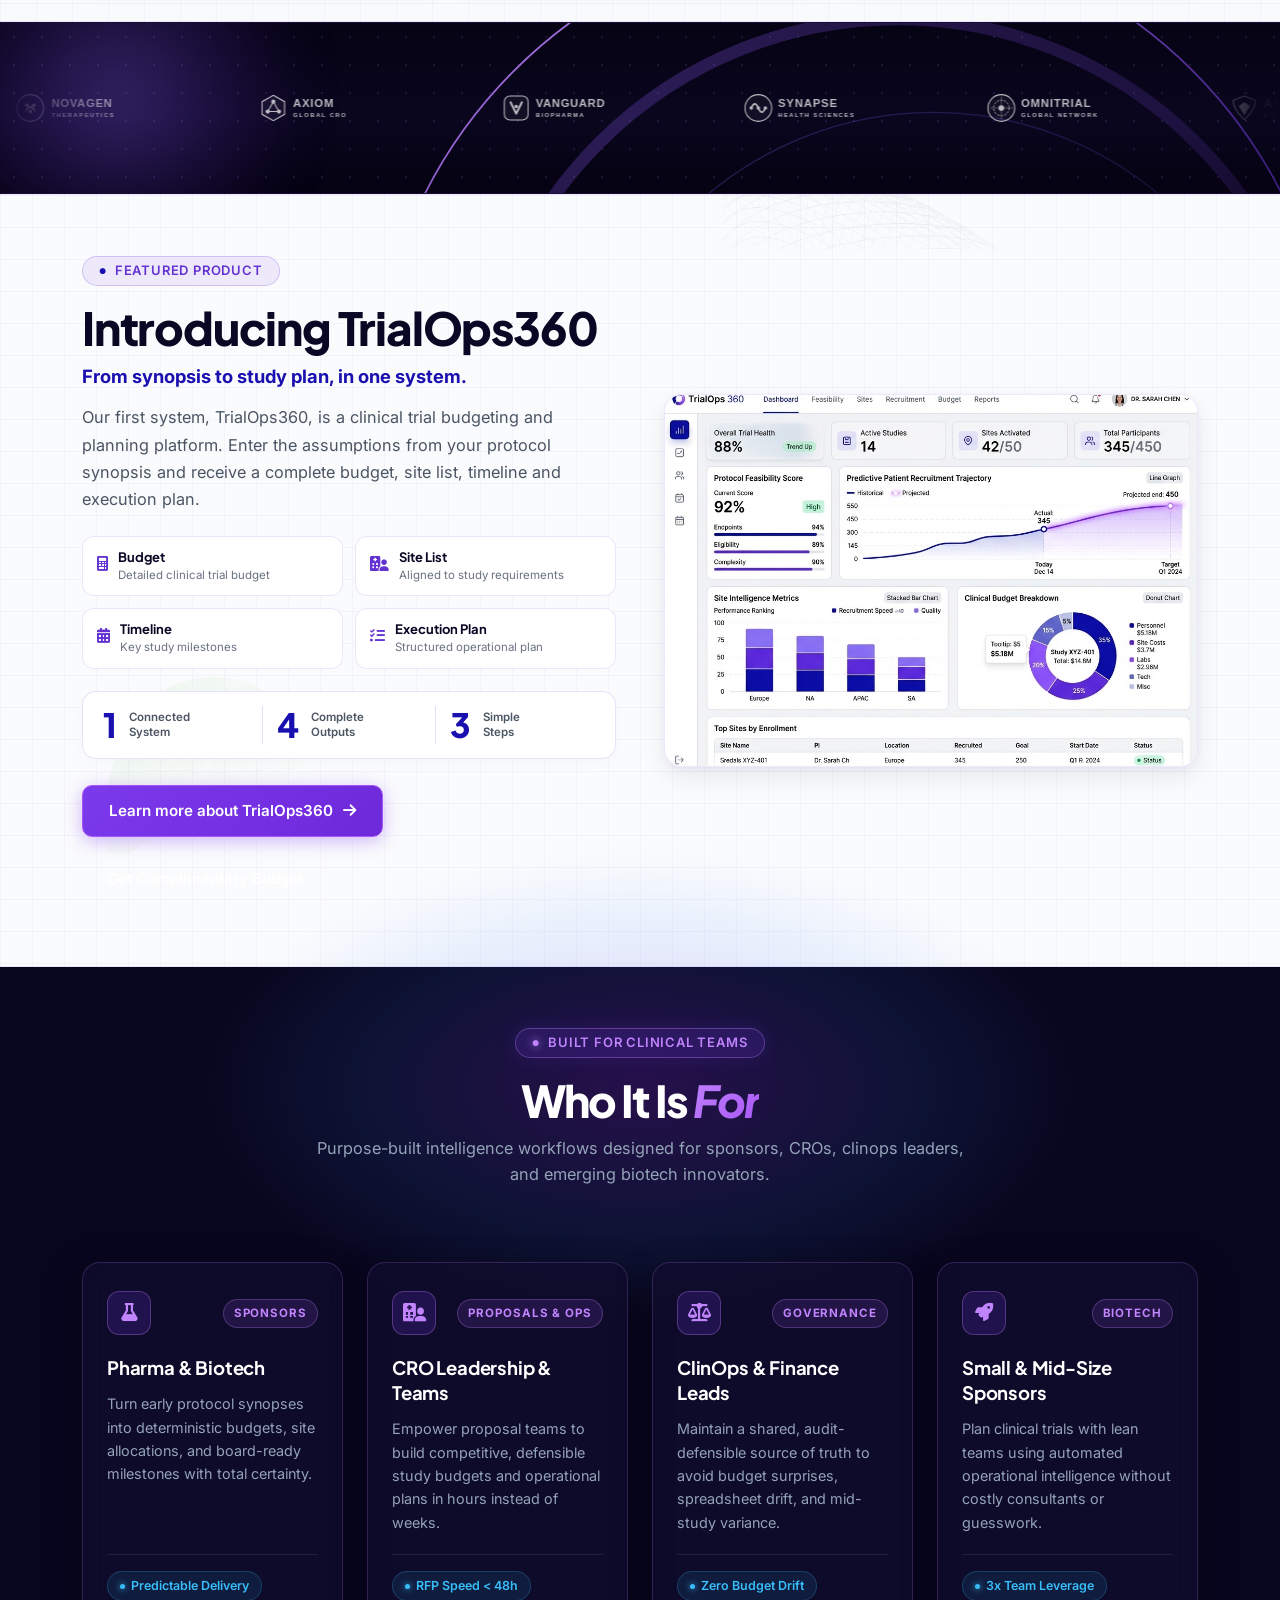
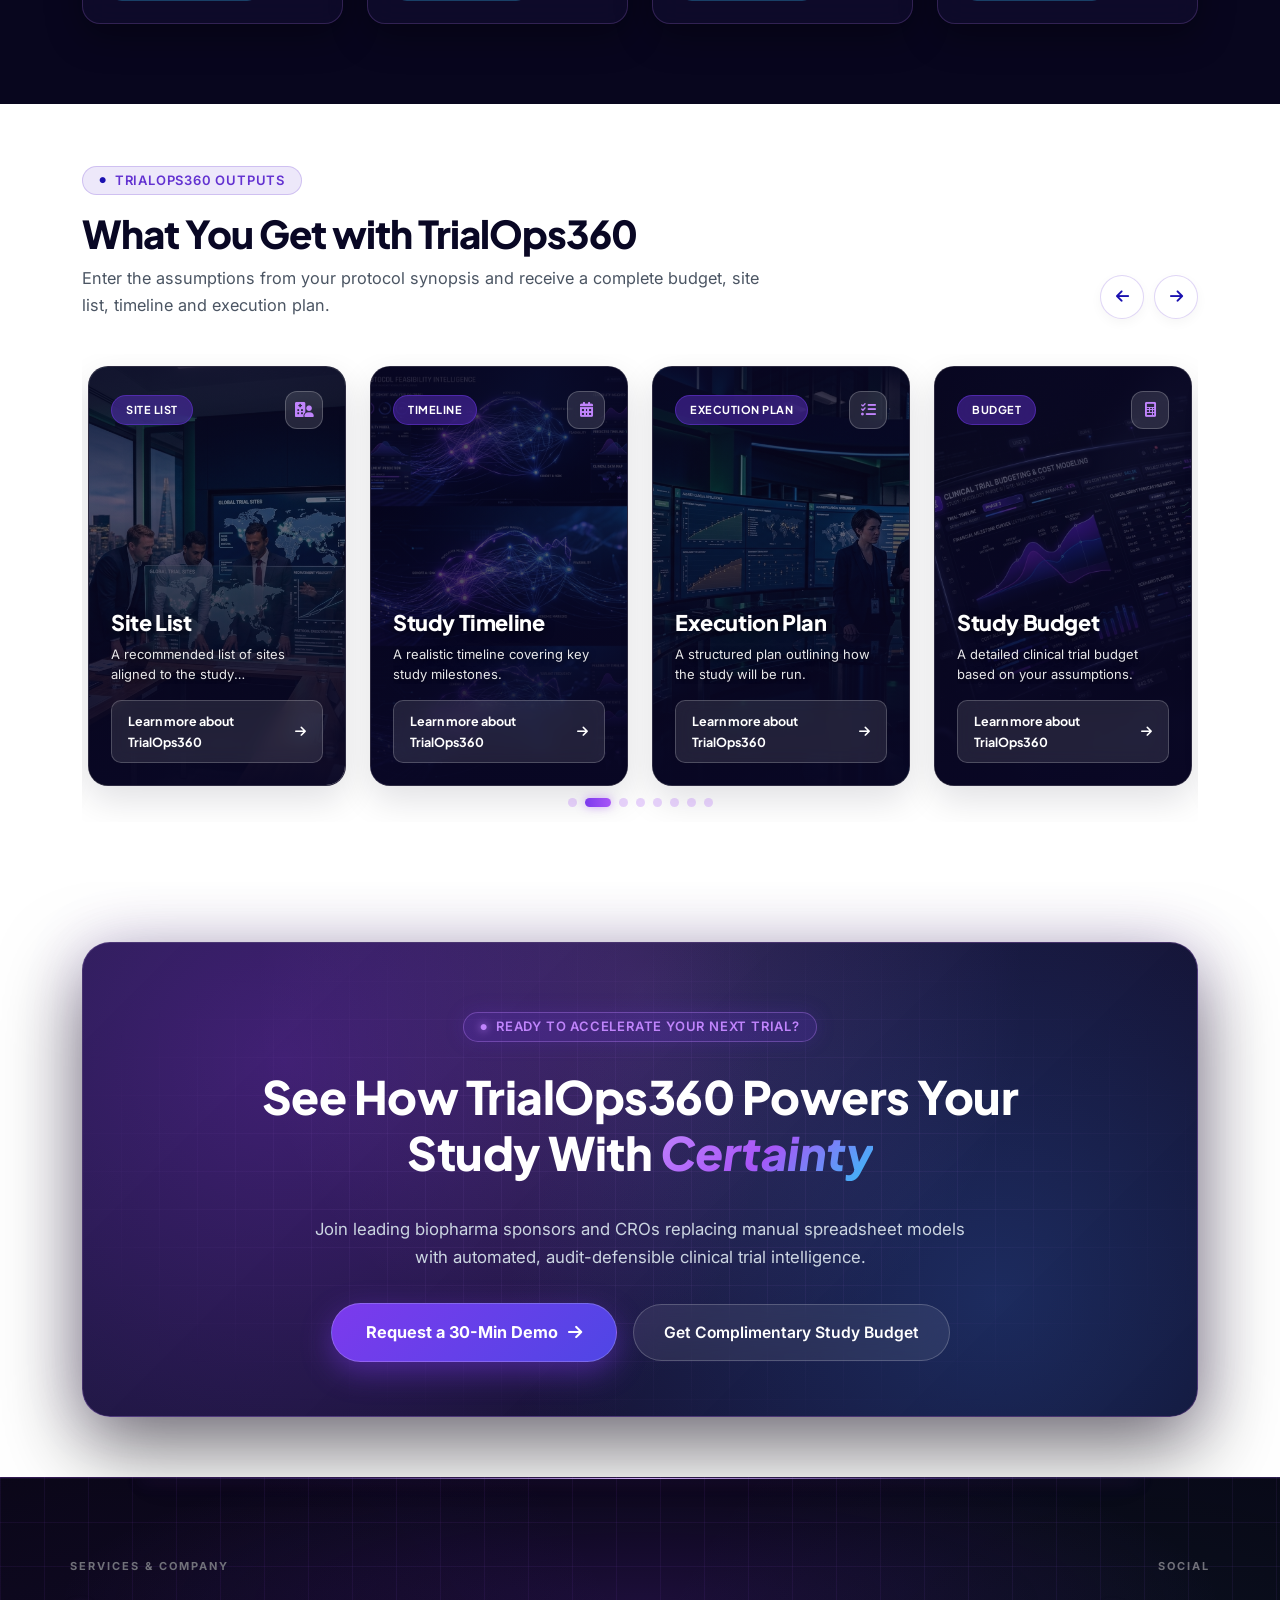
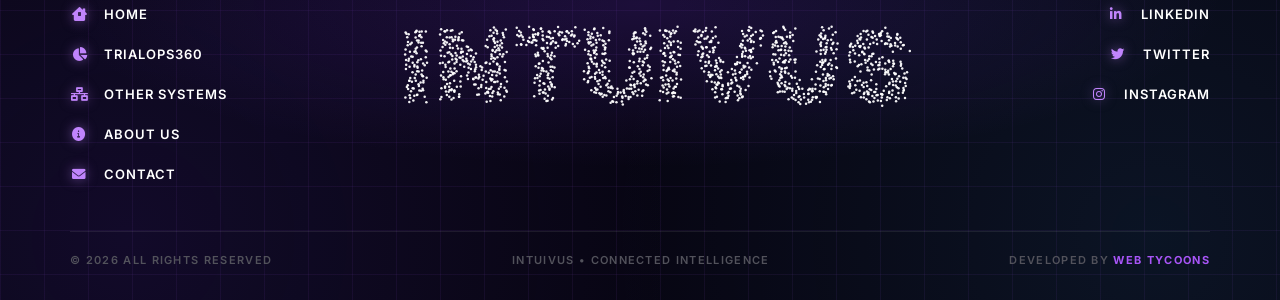
==== commit 93332701: "fix pages" ====
--- a/index.html
+++ b/index.html
@@ -477,12 +477,6 @@
 
                 <div class="hyper-card-footer">
                   <span class="hyper-card-footer-label">PILLAR 01 &bull; PLANNING</span>
-                  <div class="hyper-card-arrow-btn" aria-label="Explore Plan with clarity">
-                    <svg width="14" height="14" viewBox="0 0 24 24" fill="none" stroke="currentColor" stroke-width="2.4" stroke-linecap="round" stroke-linejoin="round">
-                      <line x1="7" y1="17" x2="17" y2="7"></line>
-                      <polyline points="7 7 17 7 17 17"></polyline>
-                    </svg>
-                  </div>
                 </div>
               </div>
             </div>
@@ -529,12 +523,6 @@
 
                 <div class="hyper-card-footer">
                   <span class="hyper-card-footer-label">PILLAR 02 &bull; EXECUTION</span>
-                  <div class="hyper-card-arrow-btn" aria-label="Explore Execute with confidence">
-                    <svg width="14" height="14" viewBox="0 0 24 24" fill="none" stroke="currentColor" stroke-width="2.4" stroke-linecap="round" stroke-linejoin="round">
-                      <line x1="7" y1="17" x2="17" y2="7"></line>
-                      <polyline points="7 7 17 7 17 17"></polyline>
-                    </svg>
-                  </div>
                 </div>
               </div>
             </div>
@@ -583,12 +571,6 @@
 
                 <div class="hyper-card-footer">
                   <span class="hyper-card-footer-label">PILLAR 03 &bull; CLINICAL TEAMS</span>
-                  <div class="hyper-card-arrow-btn" aria-label="Explore Built for clinical research">
-                    <svg width="14" height="14" viewBox="0 0 24 24" fill="none" stroke="currentColor" stroke-width="2.4" stroke-linecap="round" stroke-linejoin="round">
-                      <line x1="7" y1="17" x2="17" y2="7"></line>
-                      <polyline points="7 7 17 7 17 17"></polyline>
-                    </svg>
-                  </div>
                 </div>
               </div>
             </div>
@@ -981,6 +963,110 @@
                 </div>
               </div>
             </div>
+
+            <!-- Slide 5: Study Budget (Loop Clone) -->
+            <div class="swiper-slide">
+              <div class="modular-card-visual">
+                <div class="modular-card-bg" style="background-image: url('images/resource/product-bg-budget.jpg');"></div>
+                <div class="modular-card-overlay"></div>
+                <div class="modular-card-top">
+                  <span class="modular-cat-glass-badge">Budget</span>
+                  <div class="modular-card-glass-icon">
+                    <i class="fa-solid fa-calculator"></i>
+                  </div>
+                </div>
+                <div class="modular-card-content">
+                  <h3 class="modular-card-title">
+                    <a href="trialops360.html#what-you-get">Study Budget</a>
+                  </h3>
+                  <p class="modular-card-desc">A detailed clinical trial budget based on your assumptions.</p>
+                  <div class="modular-card-action">
+                    <a href="trialops360.html#what-you-get" class="modular-action-btn">
+                      <span>Learn more about TrialOps360</span>
+                      <i class="fa-solid fa-arrow-right"></i>
+                    </a>
+                  </div>
+                </div>
+              </div>
+            </div>
+
+            <!-- Slide 6: Site List (Loop Clone) -->
+            <div class="swiper-slide">
+              <div class="modular-card-visual">
+                <div class="modular-card-bg" style="background-image: url('images/resource/product-bg-site.jpg');"></div>
+                <div class="modular-card-overlay"></div>
+                <div class="modular-card-top">
+                  <span class="modular-cat-glass-badge">Site List</span>
+                  <div class="modular-card-glass-icon">
+                    <i class="fa-solid fa-hospital-user"></i>
+                  </div>
+                </div>
+                <div class="modular-card-content">
+                  <h3 class="modular-card-title">
+                    <a href="trialops360.html#what-you-get">Site List</a>
+                  </h3>
+                  <p class="modular-card-desc">A recommended list of sites aligned to the study requirements.</p>
+                  <div class="modular-card-action">
+                    <a href="trialops360.html#what-you-get" class="modular-action-btn">
+                      <span>Learn more about TrialOps360</span>
+                      <i class="fa-solid fa-arrow-right"></i>
+                    </a>
+                  </div>
+                </div>
+              </div>
+            </div>
+
+            <!-- Slide 7: Study Timeline (Loop Clone) -->
+            <div class="swiper-slide">
+              <div class="modular-card-visual">
+                <div class="modular-card-bg" style="background-image: url('images/resource/product-bg-feasibility.jpg');"></div>
+                <div class="modular-card-overlay"></div>
+                <div class="modular-card-top">
+                  <span class="modular-cat-glass-badge">Timeline</span>
+                  <div class="modular-card-glass-icon">
+                    <i class="fa-solid fa-calendar-days"></i>
+                  </div>
+                </div>
+                <div class="modular-card-content">
+                  <h3 class="modular-card-title">
+                    <a href="trialops360.html#what-you-get">Study Timeline</a>
+                  </h3>
+                  <p class="modular-card-desc">A realistic timeline covering key study milestones.</p>
+                  <div class="modular-card-action">
+                    <a href="trialops360.html#what-you-get" class="modular-action-btn">
+                      <span>Learn more about TrialOps360</span>
+                      <i class="fa-solid fa-arrow-right"></i>
+                    </a>
+                  </div>
+                </div>
+              </div>
+            </div>
+
+            <!-- Slide 8: Execution Plan (Loop Clone) -->
+            <div class="swiper-slide">
+              <div class="modular-card-visual">
+                <div class="modular-card-bg" style="background-image: url('images/resource/product-bg-recruitment.jpg');"></div>
+                <div class="modular-card-overlay"></div>
+                <div class="modular-card-top">
+                  <span class="modular-cat-glass-badge">Execution Plan</span>
+                  <div class="modular-card-glass-icon">
+                    <i class="fa-solid fa-list-check"></i>
+                  </div>
+                </div>
+                <div class="modular-card-content">
+                  <h3 class="modular-card-title">
+                    <a href="trialops360.html#what-you-get">Execution Plan</a>
+                  </h3>
+                  <p class="modular-card-desc">A structured plan outlining how the study will be run.</p>
+                  <div class="modular-card-action">
+                    <a href="trialops360.html#what-you-get" class="modular-action-btn">
+                      <span>Learn more about TrialOps360</span>
+                      <i class="fa-solid fa-arrow-right"></i>
+                    </a>
+                  </div>
+                </div>
+              </div>
+            </div>
           </div>
           <div class="swiper-pagination modular-swiper-pagination text-center mt-4"></div>
         </div>
@@ -1073,8 +1159,13 @@
         slidesPerView: 1,
         spaceBetween: 20,
         grabCursor: true,
-        loop: false,
-        speed: 600,
+        loop: true,
+        autoplay: {
+          delay: 3500,
+          disableOnInteraction: false,
+          pauseOnMouseEnter: true
+        },
+        speed: 700,
         navigation: {
           nextEl: '.modular-next-btn',
           prevEl: '.modular-prev-btn'
@@ -1915,9 +2006,13 @@
         var cue = document.getElementById('scsScrollCue');
         var grid = portalStage ? portalStage.querySelector('.scs-portal-grid') : null;
 
-        var ticking = false;
         var hasTriggeredResize = false;
-        var runway = 280; // Compact, responsive runway: smooth aperture opening, then immediate natural transition to About Us
+        var runway = 580; // Slower, more gradual cinematic aperture opening
+        var portalRange = 520; // Extended scroll range for relaxed, smooth reveal
+
+        var targetP = 0;
+        var currentP = 0;
+        var rafId = null;
 
         function updateDimensions() {
           var vh = window.innerHeight || 900;
@@ -1925,6 +2020,111 @@
           frame.style.height = vh + 'px';
         }
         updateDimensions();
+
+        function renderPortal(p) {
+          // 3. HEADER VISIBILITY: Hidden on resting view (p <= 0.08), Visible on Hero Banner & Beyond
+          var headerEl = document.getElementById('site-header');
+          if (headerEl) {
+            if (p > 0.08) {
+              headerEl.classList.add('is-visible');
+            } else {
+              headerEl.classList.remove('is-visible');
+            }
+          }
+
+          if (portalStage) {
+            if (p <= 0.003) {
+              portalStage.style.display = 'flex';
+              portalStage.style.webkitMaskImage = 'none';
+              portalStage.style.maskImage = 'none';
+              portalStage.style.opacity = '1';
+              portalStage.style.pointerEvents = 'auto';
+
+              if (lineTop) { lineTop.style.transform = 'none'; lineTop.style.opacity = '1'; }
+              if (lineBot) { lineBot.style.transform = 'none'; lineBot.style.opacity = '1'; }
+              if (orb) { orb.style.transform = 'translate(-50%, -50%) scale(1) rotate(0deg)'; }
+              if (bottom) { bottom.style.opacity = '1'; bottom.style.transform = 'none'; }
+              if (cue) { cue.style.opacity = '1'; }
+              if (grid) { grid.style.transform = 'none'; grid.style.opacity = '1'; }
+            } else if (p >= 0.95) {
+              portalStage.style.display = 'none';
+              portalStage.style.pointerEvents = 'none';
+              if (!hasTriggeredResize) {
+                hasTriggeredResize = true;
+                window.dispatchEvent(new Event('resize'));
+              }
+            } else {
+              portalStage.style.display = 'flex';
+              portalStage.style.pointerEvents = p > 0.65 ? 'none' : 'auto';
+
+              // Subtitle & cue fade out slowly and gracefully
+              if (bottom) {
+                var botP = Math.min(1, p / 0.38);
+                bottom.style.opacity = String(Math.max(0, 1 - botP));
+                bottom.style.transform = 'translate3d(0, ' + (16 * botP) + 'px, 0)';
+              }
+              if (cue) {
+                cue.style.opacity = String(Math.max(0, 1 - p / 0.32));
+              }
+
+              // Split text lines parting with smooth leisurely ease
+              var splitP = Math.min(1, p / 0.88);
+              var splitEased = 1 - Math.pow(1 - splitP, 2.0);
+              var shiftVh = 38 * splitEased;
+              var scaleLine = 1 + 1.12 * splitEased;
+              var textOp = p < 0.32 ? 1 : Math.max(0, 1 - (p - 0.32) / 0.42);
+
+              if (lineTop) {
+                lineTop.style.transform = 'translate3d(0, ' + (-shiftVh) + 'vh, 0) scale(' + scaleLine + ')';
+                lineTop.style.opacity = String(textOp);
+              }
+              if (lineBot) {
+                lineBot.style.transform = 'translate3d(0, ' + shiftVh + 'vh, 0) scale(' + scaleLine + ')';
+                lineBot.style.opacity = String(textOp);
+              }
+
+              // Center glowing orb aperture expansion (gentle progression)
+              var orbP = Math.min(1, p / 0.90);
+              var orbEased = Math.pow(orbP, 1.45);
+              var orbScale = 1 + 3.6 * orbEased;
+              var orbRotate = 18 * orbP;
+              if (orb) {
+                orb.style.transform = 'translate(-50%, -50%) scale(' + orbScale + ') rotate(' + orbRotate + 'deg)';
+              }
+
+              // Radar grid lines
+              if (grid) {
+                grid.style.transform = 'scale(' + (1 + 0.50 * orbEased) + ')';
+                grid.style.opacity = String(Math.max(0, 1 - p * 0.78));
+              }
+
+              // Circular Aperture Mask Opening: Deeper, slower curve for cinematic gradual unfold
+              var maxRadius = Math.max(window.innerWidth, window.innerHeight) * 0.95;
+              var holeProgress = Math.max(0, Math.min(1, (p - 0.05) / 0.85));
+              var holeEased = Math.pow(holeProgress, 1.75);
+              var holeRadius = holeEased * maxRadius;
+              var feather = 60 + 40 * holeProgress;
+              var maskStr = 'radial-gradient(circle at 50% 48%, transparent ' + holeRadius.toFixed(1) + 'px, #000 ' + (holeRadius + feather).toFixed(1) + 'px)';
+              portalStage.style.webkitMaskImage = maskStr;
+              portalStage.style.maskImage = maskStr;
+              portalStage.style.opacity = p > 0.80 ? String(Math.max(0, 1 - (p - 0.80) / 0.15)) : '1';
+            }
+          }
+        }
+
+        function animLoop() {
+          var diff = targetP - currentP;
+          if (Math.abs(diff) > 0.001) {
+            // Slower, more gradual damping: 8% interpolation per frame gives luxurious slow glide (~500ms transition)
+            currentP += diff * 0.08;
+            renderPortal(currentP);
+            rafId = window.requestAnimationFrame(animLoop);
+          } else {
+            currentP = targetP;
+            renderPortal(currentP);
+            rafId = null;
+          }
+        }
 
         function updatePortal() {
           var scrollY = window.pageYOffset || document.documentElement.scrollTop;
@@ -1953,110 +2153,19 @@
             frame.style.height = vh + 'px';
           }
 
-          // APERTURE ANIMATION: Smooth, responsive opening across 250px of scroll
-          var portalRange = 250;
-          var p = Math.max(0, Math.min(1, relativeScroll / portalRange));
-
-          // 3. HEADER VISIBILITY: Hidden on O-SCS resting view (p <= 0.08), Visible on Hero Banner & Beyond
-          var headerEl = document.getElementById('site-header');
-          if (headerEl) {
-            if (p > 0.08) {
-              headerEl.classList.add('is-visible');
-            } else {
-              headerEl.classList.remove('is-visible');
-            }
+          // Target aperture progress based on scroll
+          targetP = Math.max(0, Math.min(1, relativeScroll / portalRange));
+
+          // Start smooth interpolation loop if not already running
+          if (!rafId) {
+            rafId = window.requestAnimationFrame(animLoop);
           }
-
-          if (portalStage) {
-            if (p <= 0.005) {
-              portalStage.style.display = 'flex';
-              portalStage.style.webkitMaskImage = 'none';
-              portalStage.style.maskImage = 'none';
-              portalStage.style.opacity = '1';
-              portalStage.style.pointerEvents = 'auto';
-
-              if (lineTop) { lineTop.style.transform = 'none'; lineTop.style.opacity = '1'; }
-              if (lineBot) { lineBot.style.transform = 'none'; lineBot.style.opacity = '1'; }
-              if (orb) { orb.style.transform = 'translate(-50%, -50%) scale(1) rotate(0deg)'; }
-              if (bottom) { bottom.style.opacity = '1'; bottom.style.transform = 'none'; }
-              if (cue) { cue.style.opacity = '1'; }
-              if (grid) { grid.style.transform = 'none'; grid.style.opacity = '1'; }
-            } else if (p >= 0.92) {
-              portalStage.style.display = 'none';
-              portalStage.style.pointerEvents = 'none';
-              if (!hasTriggeredResize) {
-                hasTriggeredResize = true;
-                window.dispatchEvent(new Event('resize'));
-              }
-            } else {
-              portalStage.style.display = 'flex';
-              portalStage.style.pointerEvents = p > 0.60 ? 'none' : 'auto';
-
-              // Subtitle & cue fade out quickly
-              if (bottom) {
-                var botP = Math.min(1, p / 0.16);
-                bottom.style.opacity = String(Math.max(0, 1 - botP));
-                bottom.style.transform = 'translate3d(0, ' + (20 * botP) + 'px, 0)';
-              }
-              if (cue) {
-                cue.style.opacity = String(Math.max(0, 1 - p / 0.14));
-              }
-
-              // Split text lines parting
-              var splitP = Math.min(1, p / 0.68);
-              var splitEased = 1 - Math.pow(1 - splitP, 2.2);
-              var shiftVh = 44 * splitEased;
-              var scaleLine = 1 + 1.25 * splitEased;
-              var textOp = p < 0.28 ? 1 : Math.max(0, 1 - (p - 0.28) / 0.32);
-
-              if (lineTop) {
-                lineTop.style.transform = 'translate3d(0, ' + (-shiftVh) + 'vh, 0) scale(' + scaleLine + ')';
-                lineTop.style.opacity = String(textOp);
-              }
-              if (lineBot) {
-                lineBot.style.transform = 'translate3d(0, ' + shiftVh + 'vh, 0) scale(' + scaleLine + ')';
-                lineBot.style.opacity = String(textOp);
-              }
-
-              // Center glowing orb aperture expansion
-              var orbP = Math.min(1, p / 0.85);
-              var orbEased = Math.pow(orbP, 1.35);
-              var orbScale = 1 + 4.2 * orbEased;
-              var orbRotate = 24 * orbP;
-              if (orb) {
-                orb.style.transform = 'translate(-50%, -50%) scale(' + orbScale + ') rotate(' + orbRotate + 'deg)';
-              }
-
-              // Radar grid lines
-              if (grid) {
-                grid.style.transform = 'scale(' + (1 + 0.65 * orbEased) + ')';
-                grid.style.opacity = String(Math.max(0, 1 - p * 0.85));
-              }
-
-              // Circular Aperture Mask Opening (Revealing Hero Showcase Banner)
-              var maxRadius = Math.max(window.innerWidth, window.innerHeight) * 0.95;
-              var holeRadius = Math.max(0, (p - 0.04) / 0.78) * maxRadius;
-              var maskStr = 'radial-gradient(circle at 50% 48%, transparent ' + holeRadius + 'px, #000 ' + (holeRadius + 75) + 'px)';
-              portalStage.style.webkitMaskImage = maskStr;
-              portalStage.style.maskImage = maskStr;
-              portalStage.style.opacity = p > 0.72 ? String(Math.max(0, 1 - (p - 0.72) / 0.20)) : '1';
-            }
-          }
-
-          ticking = false;
-        }
-
-        function requestTick() {
-          if (!ticking) {
-            window.requestAnimationFrame(updatePortal);
-            ticking = true;
-          }
-        }
-
-        window.addEventListener('scroll', requestTick, { passive: true });
+        }
+
+        window.addEventListener('scroll', updatePortal, { passive: true });
         window.addEventListener('resize', function () {
           updateDimensions();
-          requestTick();
+          updatePortal();
         });
 
         if (cue) {
--- a/css/style.css
+++ b/css/style.css
@@ -25049,9 +25049,21 @@
      ========================================================================== */
 
 .tycoon-footer {
-  background: #000000 !important;
+  background-color: #070512 !important;
+  background-image:
+    radial-gradient(ellipse 65% 55% at 50% 30%, rgba(124, 58, 237, 0.18) 0%, transparent 70%),
+    radial-gradient(circle at 10% 85%, rgba(99, 50, 209, 0.12) 0%, transparent 45%),
+    radial-gradient(circle at 90% 85%, rgba(56, 189, 248, 0.08) 0%, transparent 45%),
+    linear-gradient(to right, rgba(168, 85, 247, 0.07) 1px, transparent 1px),
+    linear-gradient(to bottom, rgba(168, 85, 247, 0.07) 1px, transparent 1px) !important;
+  background-size:
+    100% 100%,
+    100% 100%,
+    100% 100%,
+    44px 44px,
+    44px 44px !important;
   color: #ffffff !important;
-  border-top: 1px solid rgba(255, 255, 255, 0.08) !important;
+  border-top: 1px solid rgba(168, 85, 247, 0.22) !important;
   padding: 80px 40px 30px !important;
   position: relative !important;
   overflow: hidden !important;
@@ -25526,18 +25538,17 @@
 .hyper-ref-card.is-highlighted,
 .hyper-ref-card:hover {
   border-color: rgba(168, 85, 247, 0.75) !important;
-  transform: translateY(-5px) !important;
-  box-shadow: 0 20px 45px rgba(0, 0, 0, 0.6), 0 0 35px rgba(124, 58, 237, 0.32) !important;
-  background: radial-gradient(circle at 50% 0%, rgba(168, 85, 247, 0.22) 0%, #090A10 70%) !important;
+  transform: translateY(-8px) !important;
+  box-shadow: 0 24px 50px rgba(0, 0, 0, 0.75), 0 0 35px rgba(124, 58, 237, 0.32) !important;
 }
 
 .hyper-ref-card.is-highlighted .hyper-card-icon-box,
 .hyper-ref-card:hover .hyper-card-icon-box {
   border-color: #C084FC !important;
-  background: rgba(124, 58, 237, 0.28) !important;
+  background-color: rgba(124, 58, 237, 0.28) !important;
   box-shadow: 0 0 24px rgba(168, 85, 247, 0.65) !important;
   color: #FFFFFF !important;
-  transform: scale(1.05);
+  transform: scale(1.06) !important;
 }
 
 .hyper-ref-card.is-highlighted .hyper-card-icon-box svg,
@@ -25559,22 +25570,27 @@
 
 .hyper-ref-card.is-highlighted .hyper-card-arrow-btn,
 .hyper-ref-card:hover .hyper-card-arrow-btn {
-  background: #7C3AED !important;
   color: #FFFFFF !important;
   border-color: #A855F7 !important;
-  box-shadow: 0 0 16px rgba(124, 58, 237, 0.6) !important;
-  transform: scale(1.08);
+  box-shadow: 0 0 18px rgba(124, 58, 237, 0.6) !important;
+  transform: scale(1.08) !important;
+}
+
+.hyper-ref-card.is-highlighted .hyper-card-arrow-btn::before,
+.hyper-ref-card:hover .hyper-card-arrow-btn::before {
+  opacity: 1 !important;
 }
 
 .hyper-ref-card.is-highlighted .hyper-card-arrow-btn svg,
 .hyper-ref-card:hover .hyper-card-arrow-btn svg {
-  transform: translate(2px, -2px);
+  stroke: #FFFFFF !important;
+  transform: translate(2.5px, -2.5px) !important;
 }
 
 .hyper-ref-card.is-highlighted .hyper-card-watermark,
 .hyper-ref-card:hover .hyper-card-watermark {
-  -webkit-text-stroke: 1.5px rgba(168, 85, 247, 0.16) !important;
-  transform: scale(1.04);
+  -webkit-text-stroke: 1.5px rgba(168, 85, 247, 0.2) !important;
+  transform: scale(1.05) !important;
 }
 
 
--- a/css/responsive-fixes.css
+++ b/css/responsive-fixes.css
@@ -5,18 +5,39 @@
 /* --- CARD DESIGN (Matching Image 1: Client-First, Innovation, Integrity, Passion) --- */
 .hyper-ref-card {
   position: relative !important;
-  background: #090A10 !important;
+  background-color: #090A10 !important;
   border: 1px solid rgba(255, 255, 255, 0.08) !important;
   border-radius: 20px !important;
   padding: 32px 28px !important;
   overflow: hidden !important;
-  transition: all 0.35s cubic-bezier(0.16, 1, 0.3, 1) !important;
   display: flex !important;
   flex-direction: column !important;
   justify-content: space-between !important;
   height: 100% !important;
   min-height: 380px !important;
   box-shadow: 0 10px 30px rgba(0, 0, 0, 0.5) !important;
+  transform: translateY(0) !important;
+  transition: transform 0.4s cubic-bezier(0.16, 1, 0.3, 1),
+              border-color 0.4s cubic-bezier(0.16, 1, 0.3, 1),
+              box-shadow 0.4s cubic-bezier(0.16, 1, 0.3, 1) !important;
+  will-change: transform, box-shadow, border-color !important;
+}
+
+/* Ambient purple glow layer with seamless 0.4s fade on hover AND dishover */
+.hyper-ref-card::before {
+  content: "" !important;
+  position: absolute !important;
+  inset: 0 !important;
+  border-radius: inherit !important;
+  background: radial-gradient(circle at 50% 0%, rgba(168, 85, 247, 0.28) 0%, rgba(124, 58, 237, 0.08) 55%, transparent 80%) !important;
+  opacity: 0 !important;
+  transition: opacity 0.4s cubic-bezier(0.16, 1, 0.3, 1) !important;
+  pointer-events: none !important;
+  z-index: 1 !important;
+}
+
+.hyper-ref-card:hover::before {
+  opacity: 1 !important;
 }
 
 /* Synopsis section cards can match height gracefully */
@@ -47,19 +68,24 @@
   width: 52px !important;
   height: 52px !important;
   border-radius: 14px !important;
-  background: rgba(124, 58, 237, 0.12) !important;
+  background-color: rgba(124, 58, 237, 0.12) !important;
   border: 1px solid rgba(168, 85, 247, 0.35) !important;
   display: flex !important;
   align-items: center !important;
   justify-content: center !important;
   color: #C084FC !important;
   box-shadow: 0 0 15px rgba(124, 58, 237, 0.20) !important;
-  transition: all 0.35s ease !important;
+  transform: scale(1) !important;
+  transition: transform 0.4s cubic-bezier(0.16, 1, 0.3, 1),
+              background-color 0.4s cubic-bezier(0.16, 1, 0.3, 1),
+              border-color 0.4s cubic-bezier(0.16, 1, 0.3, 1),
+              box-shadow 0.4s cubic-bezier(0.16, 1, 0.3, 1),
+              color 0.4s ease !important;
 }
 
 .hyper-card-icon-box svg {
   stroke: #C084FC !important;
-  transition: all 0.35s ease !important;
+  transition: stroke 0.4s ease !important;
 }
 
 /* Number Badge Pill (Image 1 style e.g. 01, 02, 03, 04) */
@@ -174,23 +200,42 @@
 
 /* Circular Arrow Button (Image 1 style ↗) */
 .hyper-card-arrow-btn {
+  position: relative !important;
+  overflow: hidden !important;
   width: 38px !important;
   height: 38px !important;
   border-radius: 50% !important;
-  background: rgba(255, 255, 255, 0.04) !important;
+  background-color: rgba(255, 255, 255, 0.04) !important;
   border: 1px solid rgba(255, 255, 255, 0.15) !important;
   color: #D4D4D8 !important;
   display: flex !important;
   align-items: center !important;
   justify-content: center !important;
   cursor: pointer !important;
-  transition: all 0.3s cubic-bezier(0.2, 0.8, 0.2, 1) !important;
+  transform: scale(1) !important;
+  transition: transform 0.4s cubic-bezier(0.16, 1, 0.3, 1),
+              border-color 0.4s cubic-bezier(0.16, 1, 0.3, 1),
+              box-shadow 0.4s cubic-bezier(0.16, 1, 0.3, 1),
+              color 0.4s ease !important;
   flex-shrink: 0 !important;
+  z-index: 2 !important;
+}
+
+.hyper-card-arrow-btn::before {
+  content: "" !important;
+  position: absolute !important;
+  inset: 0 !important;
+  border-radius: 50% !important;
+  background: linear-gradient(135deg, #8B5CF6 0%, #6D28D9 100%) !important;
+  opacity: 0 !important;
+  transition: opacity 0.4s cubic-bezier(0.16, 1, 0.3, 1) !important;
+  z-index: -1 !important;
 }
 
 .hyper-card-arrow-btn svg {
   stroke: currentColor !important;
-  transition: transform 0.25s ease !important;
+  transform: translate(0, 0) !important;
+  transition: transform 0.4s cubic-bezier(0.16, 1, 0.3, 1), stroke 0.4s ease !important;
 }
 
 /* Giant Subtle Watermark Number (Image 1 style) */
@@ -207,23 +252,23 @@
   pointer-events: none !important;
   user-select: none !important;
   z-index: 1 !important;
-  transition: all 0.35s ease !important;
+  transform: scale(1) !important;
+  transition: transform 0.4s cubic-bezier(0.16, 1, 0.3, 1), -webkit-text-stroke 0.4s ease !important;
 }
 
 /* --- PREMIUM SLEEK HOVER STATE (High Contrast, Deep Dark, Neon Accents) --- */
 .hyper-ref-card:hover {
-  border-color: rgba(168, 85, 247, 0.7) !important;
+  border-color: rgba(168, 85, 247, 0.75) !important;
   transform: translateY(-8px) !important;
   box-shadow: 0 24px 50px rgba(0, 0, 0, 0.75), 0 0 35px rgba(124, 58, 237, 0.28) !important;
-  background: linear-gradient(180deg, #100C22 0%, #090A10 100%) !important;
 }
 
 .hyper-ref-card:hover .hyper-card-icon-box {
   border-color: #C084FC !important;
-  background: rgba(124, 58, 237, 0.28) !important;
+  background-color: rgba(124, 58, 237, 0.28) !important;
   box-shadow: 0 0 24px rgba(168, 85, 247, 0.6) !important;
   color: #FFFFFF !important;
-  transform: scale(1.06);
+  transform: scale(1.06) !important;
 }
 
 .hyper-ref-card:hover .hyper-card-icon-box svg {
@@ -232,7 +277,7 @@
 
 .hyper-ref-card:hover .hyper-card-badge-pill {
   border-color: rgba(168, 85, 247, 0.55) !important;
-  background: rgba(124, 58, 237, 0.16) !important;
+  background-color: rgba(124, 58, 237, 0.16) !important;
   color: #FFFFFF !important;
   box-shadow: 0 0 14px rgba(124, 58, 237, 0.35) !important;
 }
@@ -242,21 +287,24 @@
 }
 
 .hyper-ref-card:hover .hyper-card-arrow-btn {
-  background: linear-gradient(135deg, #8B5CF6 0%, #6D28D9 100%) !important;
   color: #FFFFFF !important;
   border-color: #A855F7 !important;
   box-shadow: 0 0 18px rgba(124, 58, 237, 0.65) !important;
-  transform: scale(1.08);
+  transform: scale(1.08) !important;
+}
+
+.hyper-ref-card:hover .hyper-card-arrow-btn::before {
+  opacity: 1 !important;
 }
 
 .hyper-ref-card:hover .hyper-card-arrow-btn svg {
   stroke: #FFFFFF !important;
-  transform: translate(2.5px, -2.5px);
+  transform: translate(2.5px, -2.5px) !important;
 }
 
 .hyper-ref-card:hover .hyper-card-watermark {
   -webkit-text-stroke: 1.5px rgba(168, 85, 247, 0.2) !important;
-  transform: scale(1.05);
+  transform: scale(1.05) !important;
 }
 
 .hyper-ref-card:hover .hyper-tag {
@@ -916,7 +964,9 @@
 #who-it-is-for.testimonial-section {
   background: #08061e !important;
   position: relative;
-  overflow: hidden;
+  overflow: visible !important;
+  overflow-x: clip !important;
+  overflow-y: visible !important;
   padding-top: 60px !important;
   padding-bottom: 60px !important;
 }
@@ -942,6 +992,22 @@
   padding: 0 !important;
   position: relative;
   z-index: 2;
+  overflow: visible !important;
+  padding-bottom: 25px !important;
+  margin-bottom: -25px !important;
+}
+
+#who-it-is-for .row {
+  overflow: visible !important;
+  padding-bottom: 35px !important;
+  margin-bottom: -15px !important;
+}
+
+#who-it-is-for .col-xl-3,
+#who-it-is-for .col-lg-6,
+#who-it-is-for .col-md-6,
+#who-it-is-for .col-12 {
+  overflow: visible !important;
 }
 
 /* ==========================================================================
@@ -2599,9 +2665,42 @@
   padding: 80px 0 30px !important;
   width: 100% !important;
   box-sizing: border-box !important;
+  position: relative !important;
+  overflow: hidden !important;
+  background-color: #070512 !important;
+  background-image:
+    radial-gradient(ellipse 65% 55% at 50% 30%, rgba(124, 58, 237, 0.18) 0%, transparent 70%),
+    radial-gradient(circle at 10% 85%, rgba(99, 50, 209, 0.12) 0%, transparent 45%),
+    radial-gradient(circle at 90% 85%, rgba(56, 189, 248, 0.08) 0%, transparent 45%),
+    linear-gradient(to right, rgba(168, 85, 247, 0.07) 1px, transparent 1px),
+    linear-gradient(to bottom, rgba(168, 85, 247, 0.07) 1px, transparent 1px) !important;
+  background-size:
+    100% 100%,
+    100% 100%,
+    100% 100%,
+    44px 44px,
+    44px 44px !important;
+  border-top: 1px solid rgba(168, 85, 247, 0.22) !important;
+}
+
+.tycoon-footer::before {
+  content: "" !important;
+  position: absolute !important;
+  top: 0 !important;
+  left: 50% !important;
+  transform: translateX(-50%) !important;
+  width: 80% !important;
+  max-width: 1000px !important;
+  height: 1px !important;
+  background: linear-gradient(90deg, transparent 0%, rgba(139, 92, 246, 0.3) 20%, rgba(216, 180, 254, 0.95) 50%, rgba(139, 92, 246, 0.3) 80%, transparent 100%) !important;
+  box-shadow: 0 0 16px rgba(168, 85, 247, 0.7), 0 0 35px rgba(124, 58, 237, 0.35) !important;
+  pointer-events: none !important;
+  z-index: 2 !important;
 }
 
 .tycoon-footer .outer-box {
+  position: relative !important;
+  z-index: 3 !important;
   max-width: 1780px !important;
   margin: 0 auto !important;
   padding: 0 40px !important;
@@ -2665,11 +2764,38 @@
   display: flex !important;
   justify-content: space-between !important;
   align-items: center !important;
+  flex-wrap: wrap !important;
+  gap: 12px !important;
   font-size: 11px !important;
   font-weight: 600 !important;
   letter-spacing: 0.12em !important;
   text-transform: uppercase !important;
   color: #52525b !important;
+}
+
+.tycoon-footer .footer-copy-row a,
+.tycoon-footer .footer-dev-credit a {
+  color: #a855f7 !important;
+  text-decoration: none !important;
+  font-weight: 700 !important;
+  letter-spacing: 0.12em !important;
+  transition: all 0.25s ease !important;
+}
+
+.tycoon-footer .footer-copy-row a:hover,
+.tycoon-footer .footer-dev-credit a:hover {
+  color: #c084fc !important;
+  text-decoration: underline !important;
+  text-shadow: 0 0 10px rgba(168, 85, 247, 0.4) !important;
+}
+
+@media (max-width: 767.98px) {
+  .tycoon-footer .footer-copy-row {
+    flex-direction: column !important;
+    gap: 8px !important;
+    text-align: center !important;
+    justify-content: center !important;
+  }
 }
 
 @media (max-width: 1023.98px) {
@@ -3140,23 +3266,41 @@
   color: rgba(255, 255, 255, 0.65) !important;
 }
 
-/* Compact Breadcrumb Header for Contact Page */
+/* Generous Balanced Breadcrumb Header for Contact Page */
 .page-title-contact {
-  padding-top: 105px !important;
-  padding-bottom: 22px !important;
-  min-height: auto !important;
+  padding-top: 150px !important;
+  padding-bottom: 75px !important;
+  min-height: 360px !important;
+  display: flex !important;
+  align-items: center !important;
 }
 
 .page-title-contact .page-modern-title {
-  font-size: clamp(1.7rem, 2.8vw, 2.2rem) !important;
-  margin-bottom: 4px !important;
-  line-height: 1.25 !important;
+  font-size: clamp(2.2rem, 4.5vw, 3.4rem) !important;
+  margin-bottom: 14px !important;
+  line-height: 1.18 !important;
+  font-weight: 800 !important;
+  letter-spacing: -0.03em !important;
 }
 
 .page-title-contact .page-modern-subtitle {
-  font-size: 0.88rem !important;
+  font-size: clamp(0.98rem, 1.3vw, 1.1rem) !important;
   margin-bottom: 0 !important;
-  line-height: 1.5 !important;
+  line-height: 1.65 !important;
+  max-width: 760px !important;
+  color: rgba(255, 255, 255, 0.82) !important;
+}
+
+.page-title-contact .page-modern-breadcrumb {
+  margin-bottom: 16px !important;
+}
+
+@media (max-width: 767px) {
+  .page-title-contact {
+    padding-top: 125px !important;
+    padding-bottom: 45px !important;
+    min-height: auto !important;
+  }
 }
 
 /* ==========================================================================
@@ -4619,4 +4763,316 @@
   color: #E879F9 !important;
   transform: scale(1.15) !important;
   filter: drop-shadow(0 0 10px rgba(232, 121, 249, 0.9)) !important;
-}+}
+
+/* ==========================================================================
+   PRODUCT FAMILY OVERVIEW MATCHED BUTTONS (OTHER-SYSTEMS & ABOUT)
+   ========================================================================== */
+.product-family-btn-primary {
+  display: inline-flex !important;
+  align-items: center !important;
+  justify-content: center !important;
+  padding: 12px 26px !important;
+  border-radius: 12px !important;
+  font-size: 14.5px !important;
+  font-weight: 600 !important;
+  background: linear-gradient(135deg, #7C3AED 0%, #6332D1 100%) !important;
+  color: #FFFFFF !important;
+  box-shadow: 0 4px 18px rgba(124, 58, 237, 0.4) !important;
+  text-decoration: none !important;
+  border: 1.5px solid rgba(192, 132, 252, 0.4) !important;
+  transition: all 0.25s cubic-bezier(0.2, 0.8, 0.2, 1) !important;
+  white-space: nowrap !important;
+}
+
+.product-family-btn-primary:hover {
+  transform: translateY(-2px) !important;
+  box-shadow: 0 8px 24px rgba(124, 58, 237, 0.6) !important;
+  color: #FFFFFF !important;
+}
+
+.product-family-btn-secondary {
+  display: inline-flex !important;
+  align-items: center !important;
+  justify-content: center !important;
+  padding: 12px 26px !important;
+  border-radius: 12px !important;
+  font-size: 14.5px !important;
+  font-weight: 600 !important;
+  background: #FFFFFF !important;
+  color: #6332D1 !important;
+  box-shadow: 0 2px 10px rgba(0, 0, 0, 0.05) !important;
+  text-decoration: none !important;
+  border: 1.5px solid rgba(124, 58, 237, 0.4) !important;
+  transition: all 0.25s cubic-bezier(0.2, 0.8, 0.2, 1) !important;
+  white-space: nowrap !important;
+}
+
+.product-family-btn-secondary:hover {
+  background: rgba(124, 58, 237, 0.08) !important;
+  border-color: #7C3AED !important;
+  color: #4C1D95 !important;
+  transform: translateY(-2px) !important;
+  box-shadow: 0 6px 18px rgba(124, 58, 237, 0.15) !important;
+}
+
+/* ==========================================================================
+   TRIALOPS360 SECTION 6 (KEY FEATURES & PILLAR CARDS) SPACING FIXES
+   ========================================================================== */
+.compact-pillar-card .pillar-card-title,
+.section-dark .compact-pillar-card .pillar-card-title {
+  margin-top: 4px !important;
+  margin-bottom: 24px !important;
+}
+
+.compact-pillar-card .pillar-card-points,
+.section-dark .compact-pillar-card .pillar-card-points {
+  gap: 0 !important;
+  margin-bottom: 0 !important;
+}
+
+.compact-pillar-card .pillar-card-points li,
+.section-dark .compact-pillar-card .pillar-card-points li {
+  margin-bottom: 8px !important;
+  line-height: 1.4 !important;
+  font-size: 0.93rem !important;
+}
+
+.compact-pillar-card .pillar-card-points li:last-child,
+.section-dark .compact-pillar-card .pillar-card-points li:last-child {
+  margin-bottom: 0 !important;
+}
+
+/* ==========================================================================
+   SECTION 7 FAQ REFINEMENTS (START ALIGNMENT, COMPACT SPACING & FONT SIZE)
+   ========================================================================== */
+.section-white .faq-img-wrapper {
+  height: 250px !important;
+  max-height: 250px !important;
+}
+
+@media (min-width: 992px) {
+  .modern-faq-section .modern-faq-accordion-wrap {
+    padding-top: 10px !important;
+  }
+}
+
+.modern-faq-section .modern-faq-card {
+  margin-bottom: 12px !important;
+  border-radius: 12px !important;
+}
+
+.modern-faq-section .modern-faq-trigger {
+  padding: 14px 18px !important;
+  gap: 12px !important;
+}
+
+.modern-faq-section .faq-question-text {
+  font-size: 0.94rem !important;
+  font-weight: 600 !important;
+  line-height: 1.35 !important;
+}
+
+.modern-faq-section .faq-answer-inner {
+  padding: 0 18px 14px 18px !important;
+}
+
+.modern-faq-section .faq-answer-inner .answer-text,
+.modern-faq-section .answer-text {
+  font-size: 0.88rem !important;
+  line-height: 1.6 !important;
+  padding-top: 8px !important;
+}
+
+.modern-faq-section .faq-toggle-icon {
+  width: 30px !important;
+  height: 30px !important;
+  min-width: 30px !important;
+  font-size: 11px !important;
+}
+
+/* ==========================================================================
+   OTHER-SYSTEMS ECOSYSTEM CARDS ALIGNMENT & DIVIDER LINE
+   ========================================================================== */
+.ecosystem-pillar-card {
+  display: flex !important;
+  flex-direction: column !important;
+  justify-content: space-between !important;
+  height: 100% !important;
+}
+
+.ecosystem-pillar-card .pillar-card-thesis {
+  border-bottom: none !important;
+  padding-bottom: 0 !important;
+  margin-bottom: 0 !important;
+  color: #64748b !important;
+  font-size: 0.98rem !important;
+  line-height: 1.65 !important;
+  font-weight: 400 !important;
+}
+
+.ecosystem-pillar-card .card-footer-divider {
+  margin-top: 24px !important;
+  padding-top: 16px !important;
+  border-top: 1px solid rgba(99, 50, 209, 0.12) !important;
+  width: 100% !important;
+}
+
+/* ==========================================================================
+   GLOBAL PAGE TITLE / BREADCRUMB HEADER UNIFIED STYLING & HEIGHT ENHANCEMENT
+   ========================================================================== */
+.page-title,
+.page-title-modern,
+.page-title-contact {
+  padding-top: 175px !important;
+  padding-bottom: 105px !important;
+  min-height: 380px !important;
+  display: flex !important;
+  align-items: center !important;
+}
+
+.page-title-modern .page-modern-title,
+.page-title .title,
+.page-title-contact .page-modern-title {
+  font-size: clamp(1.85rem, 3.4vw, 2.5rem) !important;
+  font-weight: 800 !important;
+  line-height: 1.25 !important;
+  letter-spacing: -0.02em !important;
+  cursor: default !important;
+  pointer-events: none !important;
+  user-select: none !important;
+  margin-bottom: 0 !important;
+}
+
+.page-title-modern .page-modern-breadcrumb,
+.page-title .page-modern-breadcrumb,
+.page-title-contact .page-modern-breadcrumb {
+  cursor: default !important;
+  pointer-events: none !important;
+  user-select: none !important;
+  margin-bottom: 12px !important;
+}
+
+.page-title-modern .page-modern-breadcrumb a,
+.page-title-modern .page-modern-breadcrumb span,
+.page-title-modern .page-modern-breadcrumb li,
+.page-title .page-modern-breadcrumb a,
+.page-title .page-modern-breadcrumb span,
+.page-title .page-modern-breadcrumb li,
+.page-title-contact .page-modern-breadcrumb a,
+.page-title-contact .page-modern-breadcrumb span,
+.page-title-contact .page-modern-breadcrumb li {
+  pointer-events: none !important;
+  cursor: default !important;
+  text-decoration: none !important;
+}
+
+/* ==========================================================================
+   TRIALOPS360 OVERVIEW (2-COLUMN & DASHBOARD VISUAL)
+   ========================================================================== */
+.overview-check-icon {
+  width: 24px !important;
+  height: 24px !important;
+  min-width: 24px !important;
+  display: flex !important;
+  align-items: center !important;
+  justify-content: center !important;
+  color: #7c3aed !important;
+  font-size: 1.15rem !important;
+  margin-top: 2px !important;
+}
+
+.trialops-dashboard-frame {
+  position: relative !important;
+  width: 100% !important;
+  height: 100% !important;
+  display: flex !important;
+  flex-direction: column !important;
+  justify-content: center !important;
+}
+
+.dashboard-glow-backdrop {
+  position: absolute !important;
+  inset: -15px !important;
+  background: radial-gradient(circle at center, rgba(124, 58, 237, 0.18) 0%, rgba(124, 58, 237, 0) 70%) !important;
+  filter: blur(25px) !important;
+  z-index: 1 !important;
+  pointer-events: none !important;
+}
+
+.dashboard-img-card {
+  position: relative !important;
+  z-index: 2 !important;
+  border: 1px solid rgba(124, 58, 237, 0.2) !important;
+  border-radius: 20px !important;
+  background: #ffffff !important;
+  box-shadow: 0 20px 45px -10px rgba(124, 58, 237, 0.18), 0 10px 25px rgba(0, 0, 0, 0.05) !important;
+  overflow: hidden !important;
+  width: 100% !important;
+  height: 100% !important;
+  min-height: 480px !important;
+  display: flex !important;
+  align-items: center !important;
+  justify-content: center !important;
+  transition: transform 0.4s ease, box-shadow 0.4s ease !important;
+}
+
+.dashboard-img-card:hover {
+  transform: translateY(-4px) !important;
+  box-shadow: 0 26px 55px -10px rgba(124, 58, 237, 0.25), 0 14px 30px rgba(0, 0, 0, 0.08) !important;
+}
+
+.dashboard-img-card img {
+  width: 100% !important;
+  height: 100% !important;
+  min-height: 480px !important;
+  object-fit: cover !important;
+  object-position: center !important;
+  display: block !important;
+}
+
+/* ==========================================================================
+   MODULAR PRODUCTS SWIPER ACTION BUTTON HOVER CONTRAST FIX
+   ========================================================================== */
+.modular-action-btn {
+  color: #FFFFFF !important;
+}
+
+.modular-action-btn span,
+.modular-action-btn i {
+  color: #FFFFFF !important;
+  transition: all 0.25s ease !important;
+}
+
+.modular-card-visual:hover .modular-action-btn {
+  background: linear-gradient(135deg, #7c3aed 0%, #6366f1 100%) !important;
+  border-color: #a855f7 !important;
+  box-shadow: 0 6px 20px rgba(124, 58, 237, 0.5) !important;
+  color: #FFFFFF !important;
+}
+
+.modular-card-visual:hover .modular-action-btn span,
+.modular-card-visual:hover .modular-action-btn i {
+  color: #FFFFFF !important;
+  text-shadow: 0 1px 4px rgba(0, 0, 0, 0.5) !important;
+}
+
+.modular-action-btn:hover,
+.modular-action-btn:focus,
+.modular-card-visual:hover .modular-action-btn:hover {
+  background: linear-gradient(135deg, #9333ea 0%, #7c3aed 100%) !important;
+  border-color: #c084fc !important;
+  color: #FFFFFF !important;
+  box-shadow: 0 8px 24px rgba(147, 51, 234, 0.65) !important;
+  transform: translateY(-2px) !important;
+}
+
+.modular-action-btn:hover span,
+.modular-action-btn:hover i,
+.modular-action-btn:focus span,
+.modular-action-btn:focus i,
+.modular-card-visual:hover .modular-action-btn:hover span,
+.modular-card-visual:hover .modular-action-btn:hover i {
+  color: #FFFFFF !important;
+  text-shadow: 0 1px 4px rgba(0, 0, 0, 0.6) !important;
+}
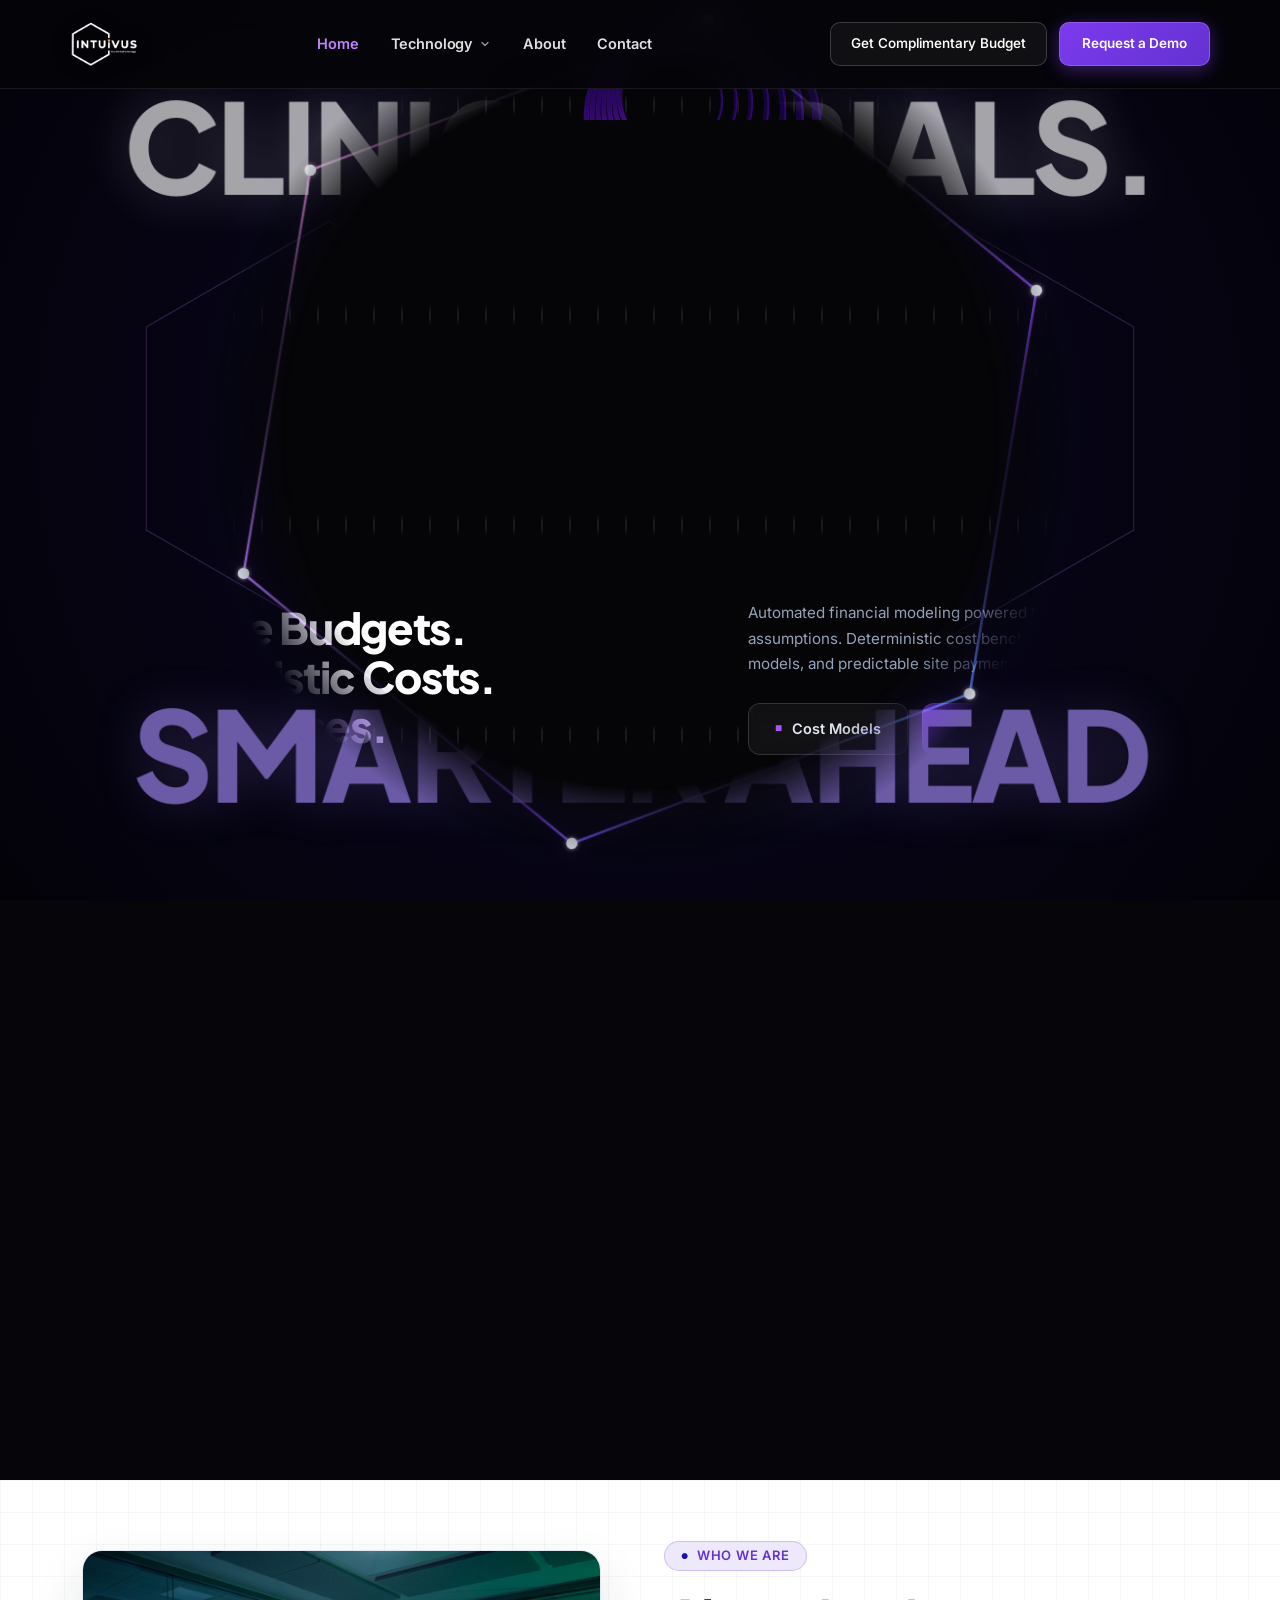
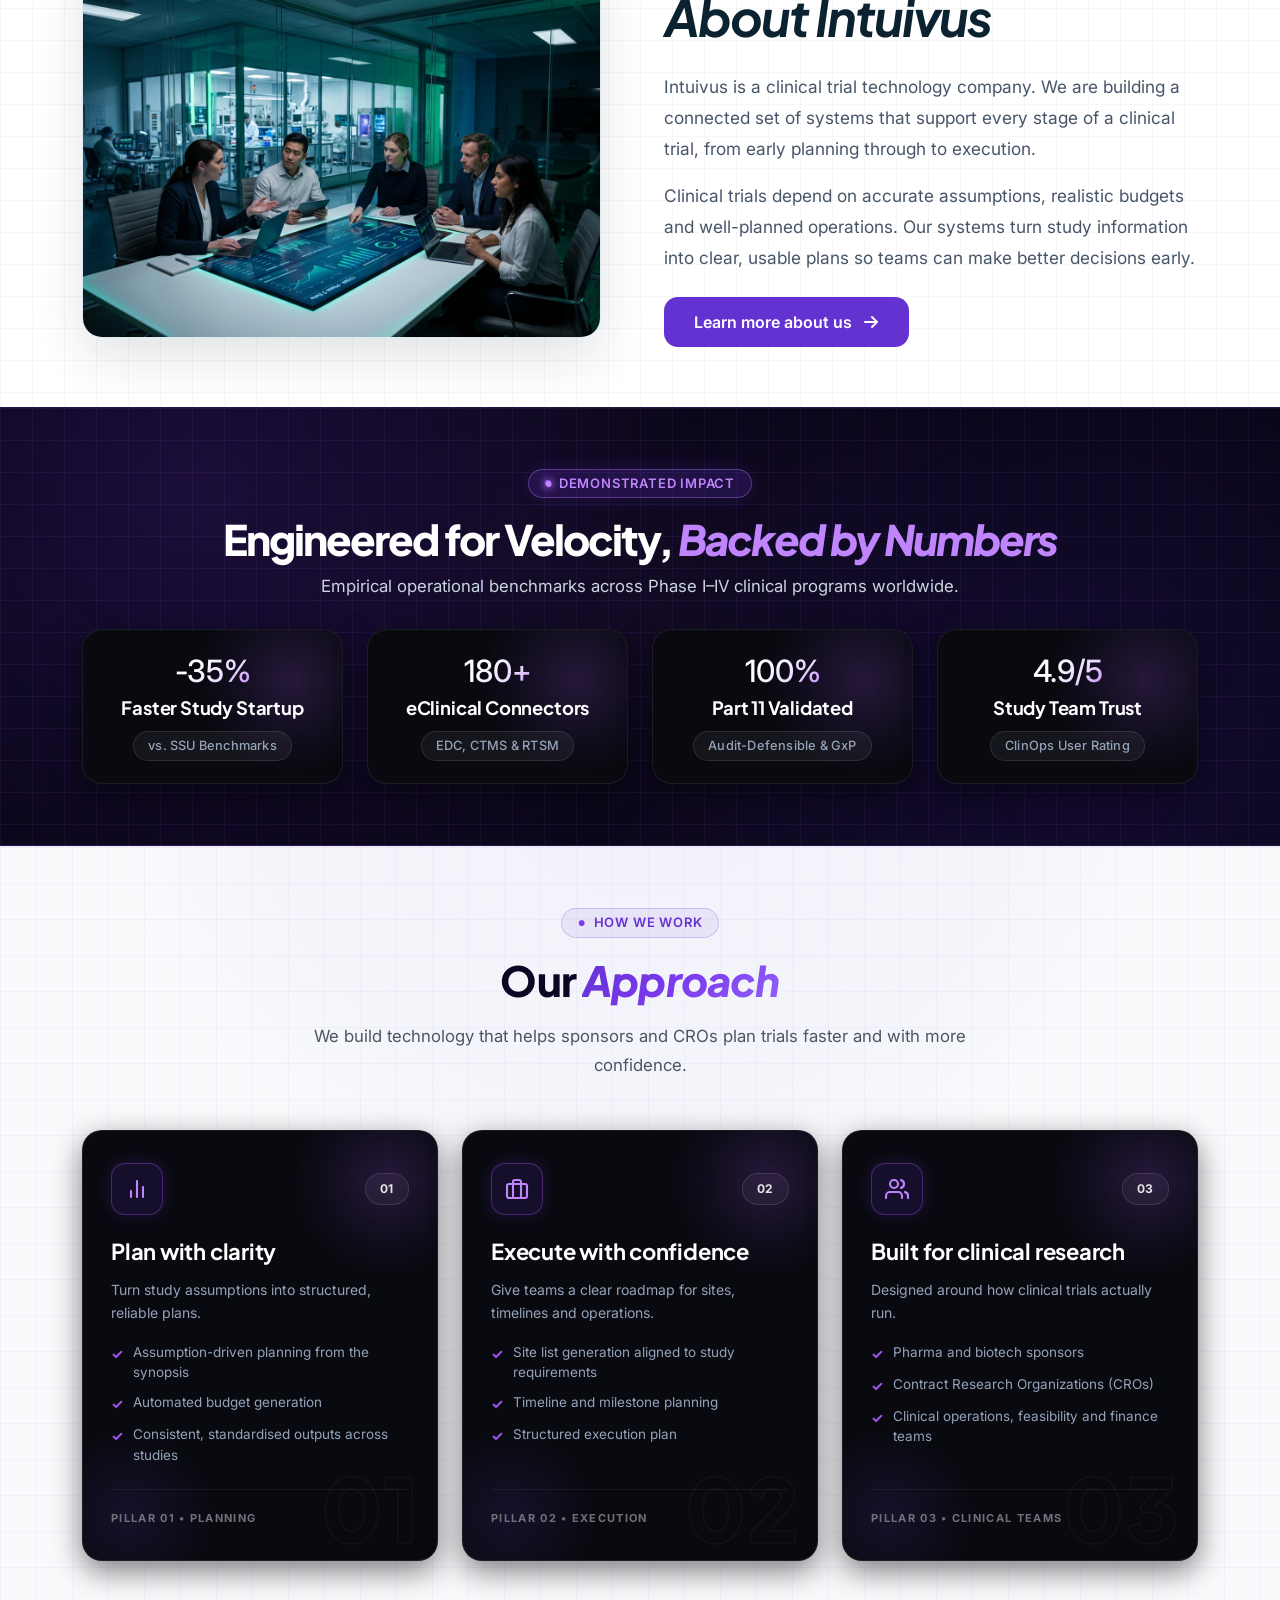
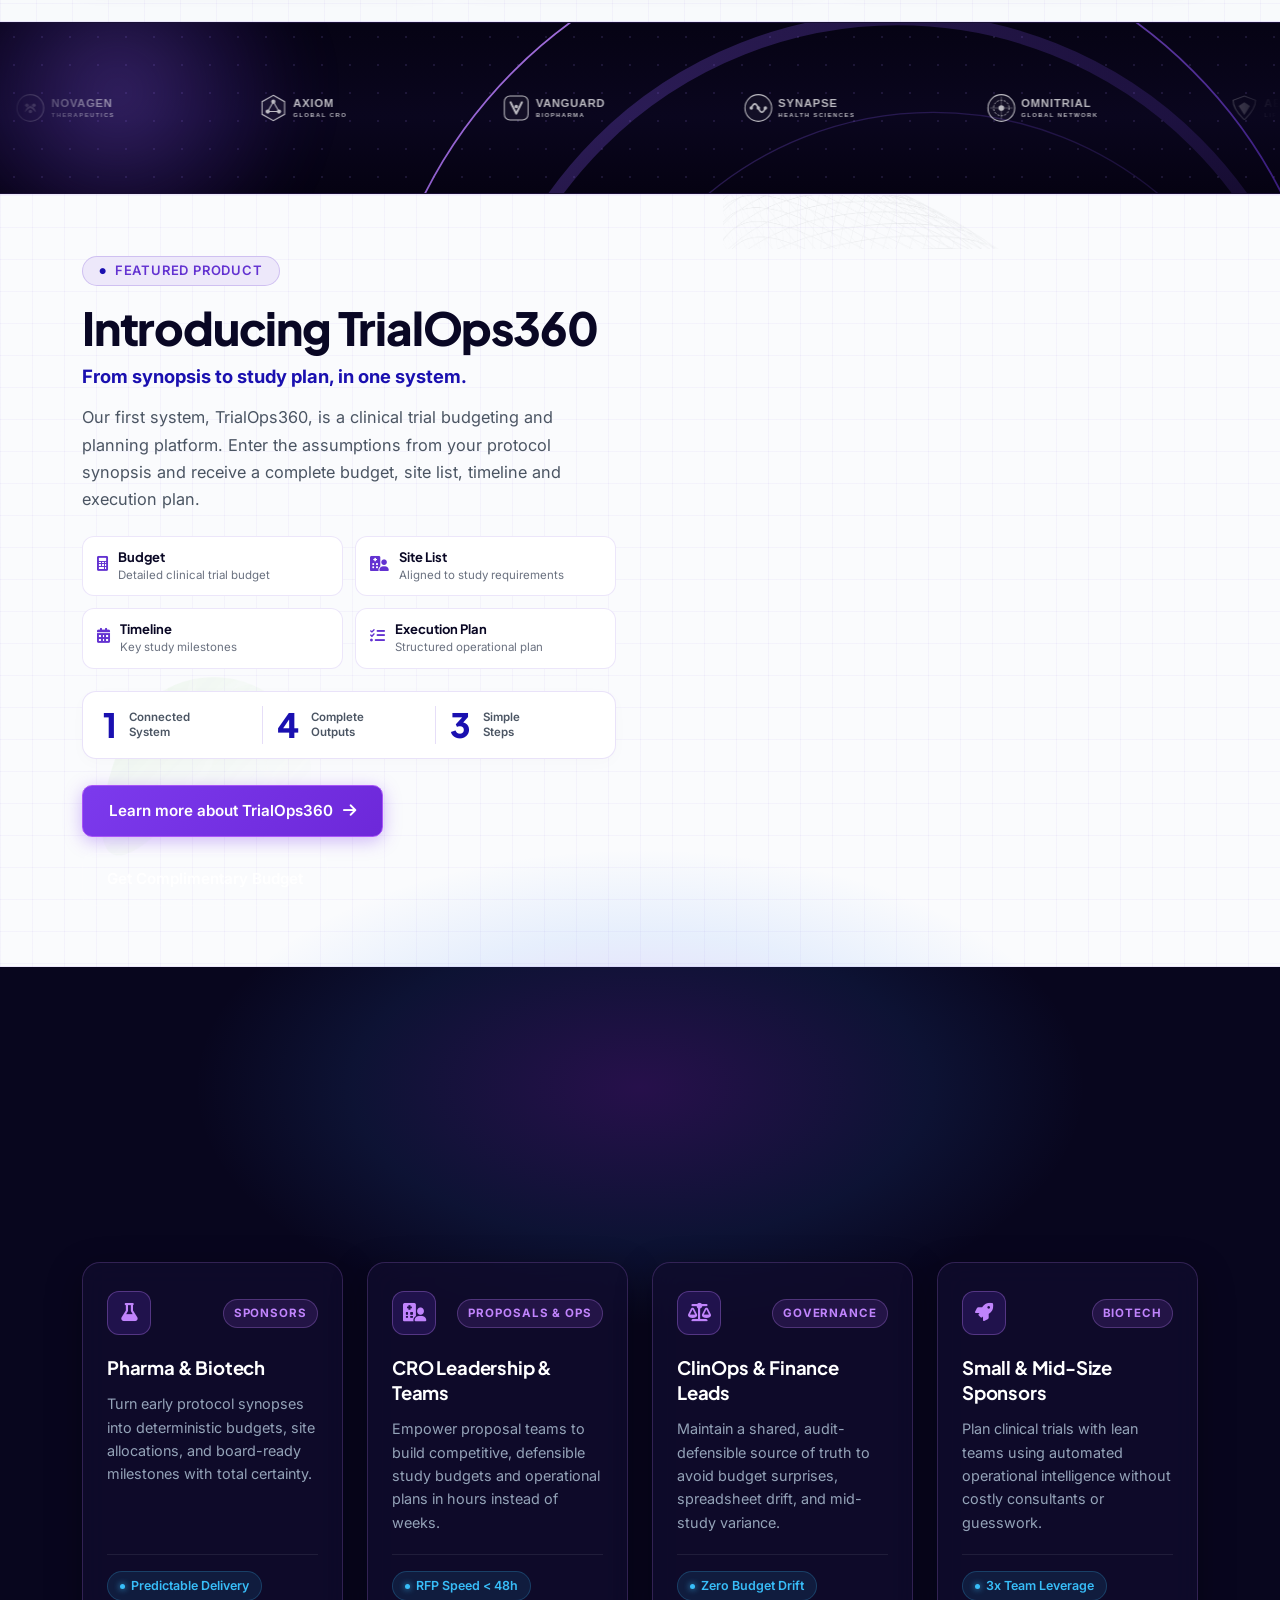
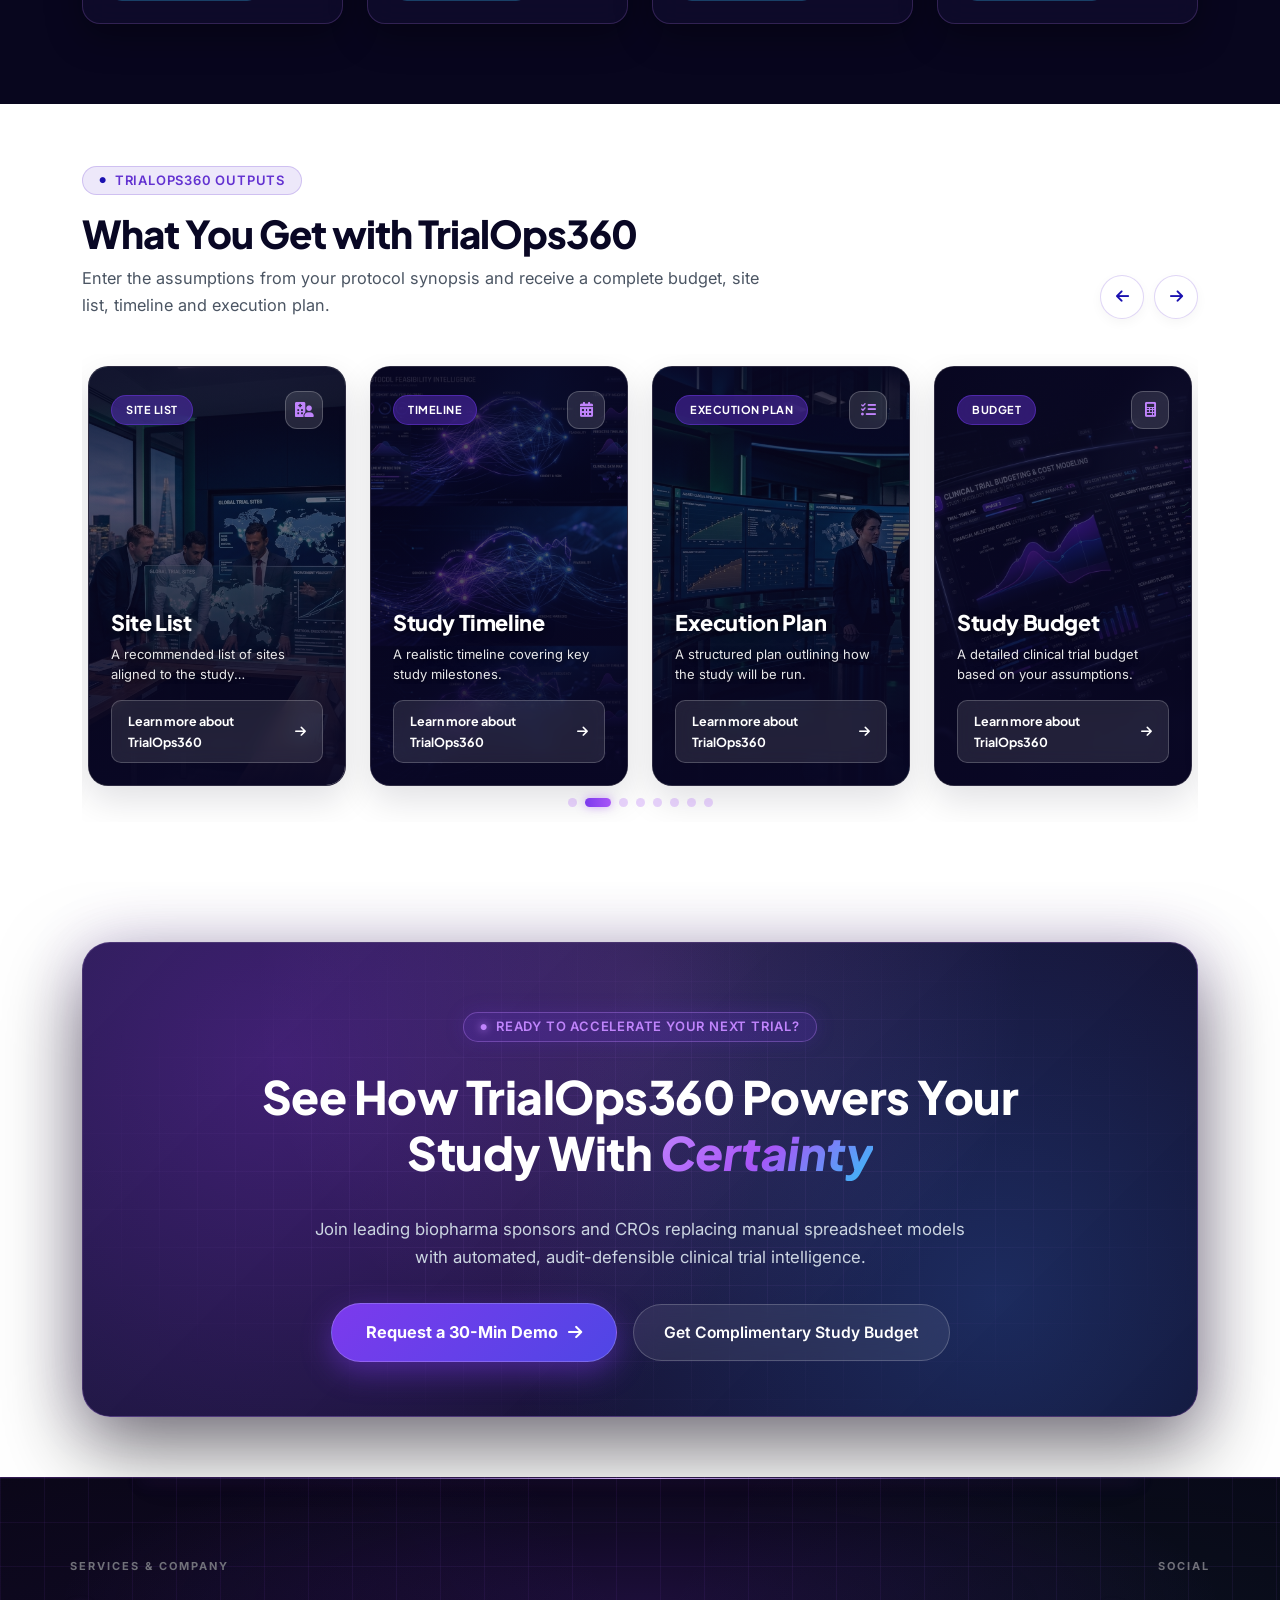
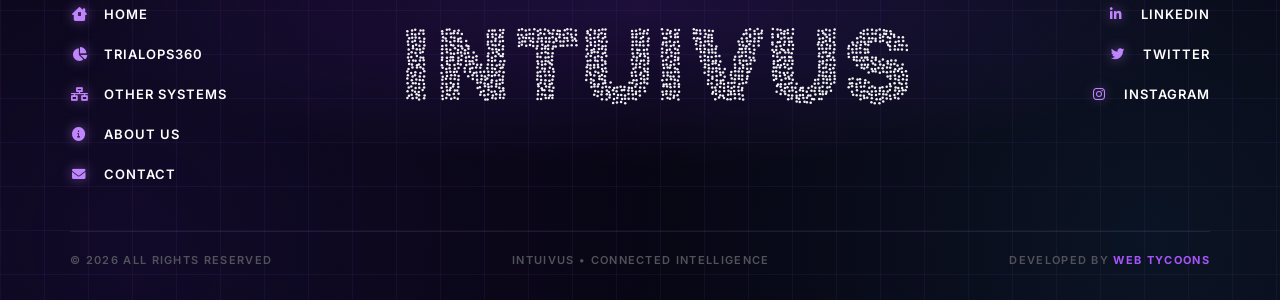
==== commit 9a3dd48e: "fix form" ====
--- a/index.html
+++ b/index.html
@@ -19,6 +19,7 @@
 
   <link href="css/bootstrap.min.css" rel="stylesheet">
   <link href="css/swiper.min.css" rel="stylesheet">
+  <link href="css/select2.min.css" rel="stylesheet">
   <link href="css/style.css?v=8.5" rel="stylesheet">
 
   <link rel="shortcut icon" href="images/favicon.png?v=3" type="image/x-icon">
--- a/css/responsive-fixes.css
+++ b/css/responsive-fixes.css
@@ -4543,11 +4543,37 @@
 }
 
 .demo-modal-media-col {
-  padding: 36px 30px !important;
+  padding: 0 !important;
   position: relative !important;
   color: #ffffff !important;
-  background: linear-gradient(180deg, rgba(13, 8, 36, 0.92) 0%, rgba(9, 5, 24, 0.98) 100%), url('../images/resource/about-clinical-research.jpg') center center / cover no-repeat !important;
+  background: #0B071F url('../images/resource/about-clinical-research.jpg') center center / cover no-repeat !important;
   border-right: 1px solid rgba(255, 255, 255, 0.08) !important;
+  overflow: hidden !important;
+  min-height: 100% !important;
+}
+
+.demo-modal-media-col img {
+  width: 100% !important;
+  height: 100% !important;
+  min-height: 100% !important;
+  object-fit: cover !important;
+  object-position: center !important;
+  display: block !important;
+}
+
+.demo-modal-img-overlay {
+  position: absolute !important;
+  inset: 0 !important;
+  background: linear-gradient(180deg, rgba(13, 8, 36, 0.72) 0%, rgba(13, 8, 36, 0.35) 45%, rgba(9, 5, 24, 0.72) 100%) !important;
+  pointer-events: none !important;
+  z-index: 2 !important;
+}
+
+.demo-modal-caption-wrap {
+  padding: 30px 24px !important;
+  position: absolute !important;
+  inset: 0 !important;
+  z-index: 3 !important;
 }
 
 .demo-modal-brand-badge {
@@ -5076,3 +5102,233 @@
   color: #FFFFFF !important;
   text-shadow: 0 1px 4px rgba(0, 0, 0, 0.6) !important;
 }
+
+/* ==========================================================================
+   SELECT2 CUSTOM SEARCHABLE DROPDOWN DESIGN (https://select2.org/searching/)
+   ========================================================================== */
+
+/* 1. Main Closed Container / Selection Box */
+.select2-container {
+  width: 100% !important;
+}
+
+.contact-form-card .select2-container--default .select2-selection--single,
+.demo-modal-form-col .select2-container--default .select2-selection--single,
+.select2-container--default .select2-selection--single {
+  height: 36px !important;
+  background-color: #F8FAFC !important;
+  border: 1px solid #CBD5E1 !important;
+  border-radius: 8px !important;
+  display: flex !important;
+  align-items: center !important;
+  padding: 0 11px !important;
+  position: relative !important;
+  transition: all 0.2s cubic-bezier(0.16, 1, 0.3, 1) !important;
+  outline: none !important;
+  box-shadow: none !important;
+}
+
+/* Contact page specific height (36px matching sibling inputs) */
+.contact-form-card .select2-container--default .select2-selection--single {
+  height: 36px !important;
+}
+
+.contact-form-card .select2-container--default .select2-selection--single .select2-selection__rendered {
+  line-height: 34px !important;
+  font-size: 0.85rem !important;
+}
+
+/* Modal specific height (38px matching sibling inputs) */
+.demo-modal-form-col .select2-container--default .select2-selection--single {
+  height: 38px !important;
+}
+
+.demo-modal-form-col .select2-container--default .select2-selection--single .select2-selection__rendered {
+  line-height: 36px !important;
+  font-size: 0.85rem !important;
+}
+
+/* Hover state */
+.contact-form-card .select2-container--default .select2-selection--single:hover,
+.demo-modal-form-col .select2-container--default .select2-selection--single:hover,
+.select2-container--default .select2-selection--single:hover {
+  background-color: #FFFFFF !important;
+  border-color: #94A3B8 !important;
+}
+
+/* Focus / Open state */
+.contact-form-card .select2-container--default.select2-container--open .select2-selection--single,
+.contact-form-card .select2-container--default.select2-container--focus .select2-selection--single,
+.demo-modal-form-col .select2-container--default.select2-container--open .select2-selection--single,
+.demo-modal-form-col .select2-container--default.select2-container--focus .select2-selection--single,
+.select2-container--default.select2-container--open .select2-selection--single,
+.select2-container--default.select2-container--focus .select2-selection--single {
+  background-color: #FFFFFF !important;
+  border-color: #7C3AED !important;
+  box-shadow: 0 0 0 2px rgba(124, 58, 237, 0.15) !important;
+}
+
+/* Rendered text */
+.contact-form-card .select2-container--default .select2-selection--single .select2-selection__rendered,
+.demo-modal-form-col .select2-container--default .select2-selection--single .select2-selection__rendered,
+.select2-container--default .select2-selection--single .select2-selection__rendered {
+  color: #0F172A !important;
+  font-size: 0.85rem !important;
+  font-weight: 500 !important;
+  padding-left: 0 !important;
+  padding-right: 24px !important;
+  width: 100% !important;
+}
+
+/* Dropdown Arrow */
+.contact-form-card .select2-container--default .select2-selection--single .select2-selection__arrow,
+.demo-modal-form-col .select2-container--default .select2-selection--single .select2-selection__arrow,
+.select2-container--default .select2-selection--single .select2-selection__arrow {
+  height: 100% !important;
+  right: 11px !important;
+  width: 18px !important;
+  top: 0 !important;
+  display: flex !important;
+  align-items: center !important;
+  justify-content: center !important;
+}
+
+.contact-form-card .select2-container--default .select2-selection--single .select2-selection__arrow b,
+.demo-modal-form-col .select2-container--default .select2-selection--single .select2-selection__arrow b,
+.select2-container--default .select2-selection--single .select2-selection__arrow b {
+  border-color: #64748B transparent transparent transparent !important;
+  border-width: 5px 4px 0 4px !important;
+  transition: transform 0.25s ease, border-color 0.2s ease !important;
+}
+
+.contact-form-card .select2-container--default.select2-container--open .select2-selection--single .select2-selection__arrow b,
+.demo-modal-form-col .select2-container--default.select2-container--open .select2-selection--single .select2-selection__arrow b,
+.select2-container--default.select2-container--open .select2-selection--single .select2-selection__arrow b {
+  transform: rotate(180deg) !important;
+  border-color: #7C3AED transparent transparent transparent !important;
+}
+
+/* 2. Dropdown Menu (Opened Panel) */
+.demo-modal-dialog .select2-dropdown,
+.select2-dropdown.select2-dropdown--custom,
+.select2-dropdown {
+  background: #FFFFFF !important;
+  border: 1px solid rgba(124, 58, 237, 0.28) !important;
+  border-radius: 12px !important;
+  box-shadow: 0 14px 34px -4px rgba(15, 23, 42, 0.16), 0 4px 14px rgba(124, 58, 237, 0.08) !important;
+  overflow: hidden !important;
+  margin-top: 4px !important;
+  z-index: 1075 !important;
+  animation: select2DropdownFadeIn 0.2s ease forwards !important;
+}
+
+@keyframes select2DropdownFadeIn {
+  from {
+    opacity: 0;
+    transform: translateY(-4px);
+  }
+  to {
+    opacity: 1;
+    transform: translateY(0);
+  }
+}
+
+/* 3. Search Box in Dropdown */
+.demo-modal-dialog .select2-search--dropdown,
+.select2-dropdown.select2-dropdown--custom .select2-search--dropdown,
+.select2-search--dropdown {
+  padding: 8px 10px !important;
+  background: #F8FAFC !important;
+  border-bottom: 1px solid #E2E8F0 !important;
+  position: relative !important;
+}
+
+.demo-modal-dialog .select2-search--dropdown .select2-search__field,
+.select2-dropdown.select2-dropdown--custom .select2-search--dropdown .select2-search__field,
+.select2-search--dropdown .select2-search__field {
+  background: #FFFFFF !important;
+  border: 1px solid #CBD5E1 !important;
+  border-radius: 6px !important;
+  padding: 7px 12px 7px 32px !important;
+  font-size: 0.83rem !important;
+  color: #0F172A !important;
+  outline: none !important;
+  width: 100% !important;
+  transition: all 0.2s ease !important;
+  background-image: url("data:image/svg+xml,%3Csvg xmlns='http://www.w3.org/2000/svg' width='14' height='14' viewBox='0 0 24 24' fill='none' stroke='%2394A3B8' stroke-width='2.5' stroke-linecap='round' stroke-linejoin='round'%3E%3Ccircle cx='11' cy='11' r='8'%3E%3C/circle%3E%3Cline x1='21' y1='21' x2='16.65' y2='16.65'%3E%3C/line%3E%3C/svg%3E") !important;
+  background-repeat: no-repeat !important;
+  background-position: 10px center !important;
+}
+
+.demo-modal-dialog .select2-search--dropdown .select2-search__field:focus,
+.select2-dropdown.select2-dropdown--custom .select2-search--dropdown .select2-search__field:focus,
+.select2-search--dropdown .select2-search__field:focus {
+  border-color: #7C3AED !important;
+  box-shadow: 0 0 0 2px rgba(124, 58, 237, 0.15) !important;
+  background-image: url("data:image/svg+xml,%3Csvg xmlns='http://www.w3.org/2000/svg' width='14' height='14' viewBox='0 0 24 24' fill='none' stroke='%237C3AED' stroke-width='2.5' stroke-linecap='round' stroke-linejoin='round'%3E%3Ccircle cx='11' cy='11' r='8'%3E%3C/circle%3E%3Cline x1='21' y1='21' x2='16.65' y2='16.65'%3E%3C/line%3E%3C/svg%3E") !important;
+}
+
+/* 4. Results List */
+.demo-modal-dialog .select2-results__options,
+.select2-dropdown.select2-dropdown--custom .select2-results__options,
+.select2-results__options {
+  padding: 6px !important;
+  max-height: 210px !important;
+  overflow-y: auto !important;
+}
+
+/* Result Options */
+.demo-modal-dialog .select2-results__option,
+.select2-dropdown.select2-dropdown--custom .select2-results__option,
+.select2-results__option {
+  padding: 8px 12px !important;
+  border-radius: 6px !important;
+  font-size: 0.84rem !important;
+  font-weight: 500 !important;
+  color: #334155 !important;
+  margin-bottom: 2px !important;
+  cursor: pointer !important;
+  transition: all 0.15s ease !important;
+  display: flex !important;
+  align-items: center !important;
+  justify-content: space-between !important;
+}
+
+/* Option Hover / Highlight */
+.demo-modal-dialog .select2-results__option--highlighted,
+.demo-modal-dialog .select2-results__option--highlighted[aria-selected],
+.select2-dropdown.select2-dropdown--custom .select2-results__option--highlighted,
+.select2-dropdown.select2-dropdown--custom .select2-results__option--highlighted[aria-selected],
+.select2-results__option--highlighted {
+  background: #F3E8FF !important;
+  color: #6D28D9 !important;
+  font-weight: 600 !important;
+}
+
+/* Selected Option */
+.demo-modal-dialog .select2-results__option[aria-selected="true"],
+.select2-dropdown.select2-dropdown--custom .select2-results__option[aria-selected="true"],
+.select2-results__option[aria-selected="true"] {
+  background: #7C3AED !important;
+  color: #FFFFFF !important;
+  font-weight: 600 !important;
+}
+
+.demo-modal-dialog .select2-results__option[aria-selected="true"]::after,
+.select2-dropdown.select2-dropdown--custom .select2-results__option[aria-selected="true"]::after,
+.select2-results__option[aria-selected="true"]::after {
+  content: '✓' !important;
+  font-weight: 700 !important;
+  color: #FFFFFF !important;
+  margin-left: 8px !important;
+}
+
+/* No results found message */
+.demo-modal-dialog .select2-results__message,
+.select2-dropdown.select2-dropdown--custom .select2-results__message,
+.select2-results__message {
+  color: #94A3B8 !important;
+  font-size: 0.82rem !important;
+  padding: 12px !important;
+  text-align: center !important;
+}
